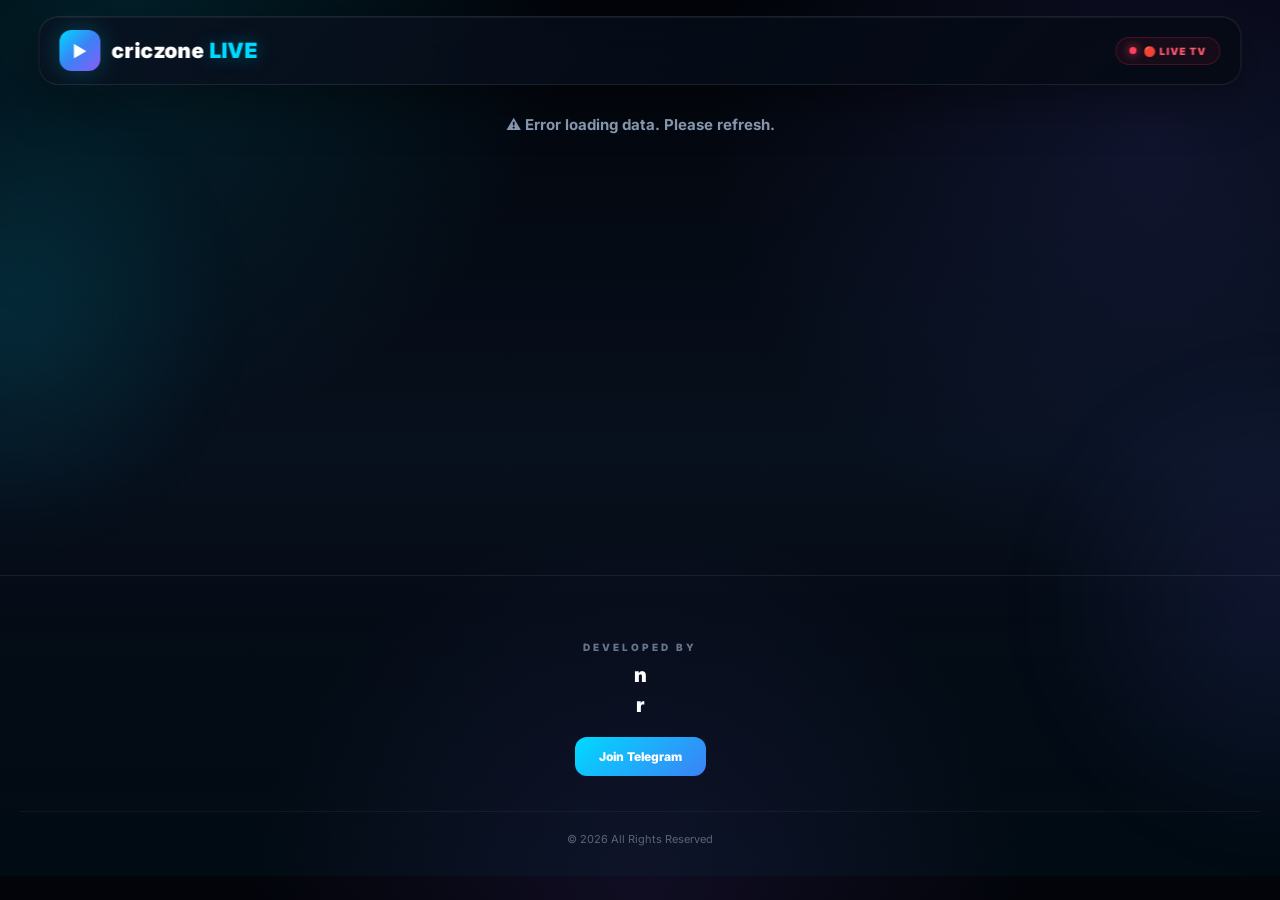
==== index.html @ 248d90d9 "Add files via upload" ====
<!DOCTYPE html>
<html lang="en">
<head>
<meta charset="UTF-8" />
<meta name="hosting-provider" content="Netlify">
<meta name="netlify-deploy" content="https://netlify.new/?utm_campaign=ai-legible&amp;utm_source=meta&amp;utm_medium=referral&amp;utm_id=fd464937-099e-48b5-9109-d8100578210d">
<meta name="viewport" content="width=device-width, initial-scale=1.0" />
<meta name="referrer" content="no-referrer" />

<title>Live TV | Live cricxzone</title>

<script src="https://cdn.tailwindcss.com"></script>
<link href="https://fonts.googleapis.com/css2?family=Inter:wght@300;400;500;600;700;800;900&display=swap" rel="stylesheet"/>
<link rel="stylesheet" href="style.css" />

<!-- Shaka Player: browser-native DASH/HLS playback layer -->
<script src="https://cdn.jsdelivr.net/npm/shaka-player@4.16.2/dist/shaka-player.compiled.min.js"></script>
<script src="https://cdn.jsdelivr.net/npm/disable-devtool"></script>
</head>

<body>

<nav class="glass-nav">
    <div class="nav-logo" onclick="filterCategory('ALL')">
        <div class="logo-icon">▶</div>
        <div class="logo-text">criczone <span>LIVE</span></div>
    </div>
    <div class="live-badge-nav">🔴 LIVE TV</div>
</nav>

<div class="main-container">

    <div id="loader">Fetching Latest Updated Streams...</div>

    <div id="category-container" class="category-container" style="display: none;"></div>

    <div id="home-view" class="matches-grid"></div>

    <div id="detail-view" class="detail-view" style="display: none;">
        <button class="back-btn" onclick="showHome()">← Back to Matches</button>

        <button id="share-detail-btn" class="share-detail-btn" title="Share this match">
            <svg width="20" height="20" viewBox="0 0 24 24" fill="none" stroke="currentColor" stroke-width="2.5" stroke-linecap="round" stroke-linejoin="round">
                <circle cx="18" cy="5" r="3"></circle>
                <circle cx="6" cy="12" r="3"></circle>
                <circle cx="18" cy="19" r="3"></circle>
                <line x1="8.59" y1="13.51" x2="15.42" y2="17.49"></line>
                <line x1="15.41" y1="6.51" x2="8.59" y2="10.49"></line>
            </svg>
        </button>

        <img id="detail-img" class="detail-img" src="" alt="Poster">
        <div id="detail-tournament" class="card-category"></div>
        <h1 id="detail-title" style="margin: 6px 0;"></h1>
        <p id="detail-time" style="color: var(--muted); font-size: 13px;"></p>
        <p id="detail-status" style="color: var(--muted); font-size: 13px; margin-top: 4px;"></p>

        <div class="quality-title">Select Playback Quality</div>
        <div id="quality-grid" class="quality-grid"></div>
    </div>
</div>

<div id="telegram-modal" class="tg-modal">
    <div class="tg-box">
        <div class="tg-icon">📢</div>
        <h3 class="tg-title">Join Telegram</h3>
        <p class="tg-subtitle">Get live updates and working streams instantly.</p>
        <a href="https://t.me/Rohit_TV" target="_blank" rel="noopener noreferrer" class="tg-btn">Join Now</a>
        <button class="tg-secondary-btn" onclick="startSelectedStream()">Continue to Stream</button>
    </div>
</div>

<!-- PLAYER MODAL -->
<div id="player-modal">
    <button class="close-player-btn" onclick="closePlayer()">✕ Close Player</button>
    <div class="iframe-container">
        <iframe
            id="iframePlayer"
            title="Live Player"
            allow="autoplay; fullscreen; picture-in-picture"
            allowfullscreen
            playsinline
            referrerpolicy="no-referrer-when-downgrade">
        </iframe>
    </div>
</div>

<footer class="developer-footer">
    <div class="dev-name">
        <div class="dev-stack">
            <a href="#" target="_blank" class="dev-link">n</a>
            <a href="#" target="_blank" class="dev-link">r</a>
        </div>
    </div>
    <a href="https://t.me/Rohit_TV" target="_blank" rel="noopener noreferrer" class="telegram-btn">Join Telegram</a>
    <div class="footer-bottom">© 2026 All Rights Reserved</div>
</footer>

<script src="script.js"></script>

</body>
</html>
---- style.css ----
/* =========================================================
   CKD LIVE — PREMIUM RESPONSIVE LIVE TV CSS
   FULL IMAGE + MOBILE + ANIMATIONS
   ========================================================= */

:root {
    --bg: #02040a;
    --bg2: #07101d;
    --bg3: #0b1628;

    --card: rgba(10, 20, 36, 0.88);
    --card2: rgba(14, 28, 48, 0.94);

    --primary: #00d9ff;
    --primary-dark: #009ed1;
    --blue: #3b82f6;
    --purple: #8b5cf6;

    --green: #00e676;
    --yellow: #ffc400;
    --red: #ff4262;

    --text: #ffffff;
    --muted: #8ea0b7;

    --border: rgba(255, 255, 255, 0.09);
    --border-blue: rgba(0, 217, 255, 0.22);

    --shadow: rgba(0, 0, 0, 0.45);

    --radius: 20px;
}

/* =========================================================
   RESET
   ========================================================= */

* {
    margin: 0;
    padding: 0;
    box-sizing: border-box;
}

html {
    scroll-behavior: smooth;
}

body {
    min-height: 100vh;

    font-family:
        Inter,
        -apple-system,
        BlinkMacSystemFont,
        "Segoe UI",
        sans-serif;

    color: var(--text);

    overflow-x: hidden;

    background:
        radial-gradient(
            circle at 10% 0%,
            rgba(0, 217, 255, 0.13),
            transparent 30%
        ),
        radial-gradient(
            circle at 90% 15%,
            rgba(99, 102, 241, 0.13),
            transparent 32%
        ),
        radial-gradient(
            circle at 50% 100%,
            rgba(139, 92, 246, 0.10),
            transparent 35%
        ),
        linear-gradient(
            180deg,
            var(--bg),
            var(--bg2) 50%,
            var(--bg)
        );

    background-attachment: fixed;
}

/* =========================================================
   BACKGROUND ANIMATION
   ========================================================= */

body::before {
    content: "";

    position: fixed;

    width: 450px;
    height: 450px;

    top: 10%;
    left: -220px;

    border-radius: 50%;

    background:
        radial-gradient(
            circle,
            rgba(0, 217, 255, 0.13),
            transparent 70%
        );

    filter: blur(30px);

    pointer-events: none;

    z-index: 0;

    animation:
        bgFloatOne 10s ease-in-out infinite alternate;
}

body::after {
    content: "";

    position: fixed;

    width: 500px;
    height: 500px;

    right: -250px;
    bottom: 5%;

    border-radius: 50%;

    background:
        radial-gradient(
            circle,
            rgba(99, 102, 241, 0.12),
            transparent 70%
        );

    filter: blur(35px);

    pointer-events: none;

    z-index: 0;

    animation:
        bgFloatTwo 12s ease-in-out infinite alternate;
}

@keyframes bgFloatOne {

    0% {
        transform:
            translate3d(0, -30px, 0)
            scale(0.9);
    }

    50% {
        transform:
            translate3d(70px, 30px, 0)
            scale(1.1);
    }

    100% {
        transform:
            translate3d(10px, 80px, 0)
            scale(0.95);
    }
}

@keyframes bgFloatTwo {

    0% {
        transform:
            translate3d(0, 50px, 0)
            scale(0.9);
    }

    50% {
        transform:
            translate3d(-80px, -20px, 0)
            scale(1.08);
    }

    100% {
        transform:
            translate3d(-20px, -90px, 0)
            scale(0.95);
    }
}

/* =========================================================
   SCROLLBAR
   ========================================================= */

::-webkit-scrollbar {
    width: 7px;
}

::-webkit-scrollbar-track {
    background: #02040a;
}

::-webkit-scrollbar-thumb {
    border-radius: 20px;

    background:
        linear-gradient(
            180deg,
            var(--primary),
            var(--purple)
        );
}

::-webkit-scrollbar-thumb:hover {
    background:
        linear-gradient(
            180deg,
            #ffffff,
            var(--primary)
        );
}

/* =========================================================
   NAVBAR
   ========================================================= */

.glass-nav {
    position: fixed;

    top: 16px;
    left: 50%;

    transform: translateX(-50%);

    width: min(94%, 1400px);

    z-index: 9999;

    display: flex;

    align-items: center;
    justify-content: space-between;

    padding: 13px 20px;

    background:
        linear-gradient(
            135deg,
            rgba(9, 18, 32, 0.88),
            rgba(4, 9, 18, 0.78)
        );

    backdrop-filter: blur(24px);
    -webkit-backdrop-filter: blur(24px);

    border:
        1px solid
        rgba(255, 255, 255, 0.09);

    border-radius: 20px;

    box-shadow:
        0 15px 50px rgba(0, 0, 0, 0.40),
        inset 0 1px 0 rgba(255, 255, 255, 0.05);

    animation:
        navEnter 0.8s cubic-bezier(
            0.16,
            1,
            0.3,
            1
        );
}

@keyframes navEnter {

    from {
        opacity: 0;

        transform:
            translate(-50%, -35px);
    }

    to {
        opacity: 1;

        transform:
            translate(-50%, 0);
    }
}

/* =========================================================
   LOGO
   ========================================================= */

.nav-logo {
    display: flex;

    align-items: center;

    gap: 11px;

    cursor: pointer;

    user-select: none;
}

.logo-icon {
    width: 41px;
    height: 41px;

    display: flex;

    align-items: center;
    justify-content: center;

    border-radius: 12px;

    color: white;

    background:
        linear-gradient(
            135deg,
            var(--primary),
            var(--blue),
            var(--purple)
        );

    box-shadow:
        0 0 25px rgba(0, 217, 255, 0.25);

    transition:
        transform 0.35s ease,
        box-shadow 0.35s ease;
}

.nav-logo:hover .logo-icon {
    transform:
        rotate(-8deg)
        scale(1.1);

    box-shadow:
        0 0 35px
        rgba(0, 217, 255, 0.55);
}

.logo-text {
    font-size: 21px;

    font-weight: 900;

    letter-spacing: 0.4px;
}

.logo-text span {
    color: var(--primary);

    text-shadow:
        0 0 18px
        rgba(0, 217, 255, 0.35);
}

/* =========================================================
   LIVE BADGE
   ========================================================= */

.live-badge-nav {
    position: relative;

    display: flex;

    align-items: center;

    gap: 7px;

    padding: 7px 13px;

    border-radius: 30px;

    color: #ff5872;

    background:
        rgba(255, 50, 80, 0.07);

    border:
        1px solid
        rgba(255, 50, 80, 0.20);

    font-size: 10px;

    font-weight: 900;

    letter-spacing: 1px;

    animation:
        liveGlow 2s ease-in-out infinite;
}

.live-badge-nav::before {
    content: "";

    width: 7px;
    height: 7px;

    border-radius: 50%;

    background: #ff4262;

    box-shadow:
        0 0 10px #ff4262;

    animation:
        liveDot 1.2s ease-in-out infinite;
}

@keyframes liveDot {

    0%,
    100% {
        transform: scale(1);

        opacity: 1;
    }

    50% {
        transform: scale(1.6);

        opacity: 0.45;
    }
}

@keyframes liveGlow {

    0%,
    100% {
        box-shadow:
            0 0 0
            rgba(255, 50, 80, 0);
    }

    50% {
        box-shadow:
            0 0 25px
            rgba(255, 50, 80, 0.18);
    }
}

/* =========================================================
   MAIN
   ========================================================= */

.main-container {
    position: relative;

    z-index: 2;

    width: min(94%, 1380px);

    margin: 0 auto;

    padding-top: 115px;

    padding-bottom: 70px;
}

/* =========================================================
   LOADER
   ========================================================= */

#loader {
    min-height: 320px;

    display: flex;

    align-items: center;
    justify-content: center;

    text-align: center;

    color: var(--muted);

    font-size: 15px;

    font-weight: 700;

    animation:
        loaderPulse 1.4s
        ease-in-out
        infinite;
}

@keyframes loaderPulse {

    0%,
    100% {
        opacity: 0.4;

        transform: scale(0.98);
    }

    50% {
        opacity: 1;

        transform: scale(1);
    }
}

/* =========================================================
   CATEGORY
   ========================================================= */

.category-container {
    display: flex;

    flex-wrap: wrap;

    gap: 9px;

    margin-bottom: 28px;

    animation:
        fadeUp 0.7s ease both;
}

.cat-btn {
    position: relative;

    overflow: hidden;

    padding: 9px 17px;

    border-radius: 12px;

    color: var(--muted);

    background:
        rgba(255, 255, 255, 0.035);

    border:
        1px solid
        rgba(255, 255, 255, 0.08);

    font-size: 11px;

    font-weight: 900;

    text-transform: uppercase;

    cursor: pointer;

    transition:
        transform 0.25s ease,
        color 0.25s ease,
        background 0.25s ease,
        border-color 0.25s ease,
        box-shadow 0.25s ease;
}

.cat-btn::before {
    content: "";

    position: absolute;

    top: 0;
    left: -120%;

    width: 80%;
    height: 100%;

    background:
        linear-gradient(
            90deg,
            transparent,
            rgba(255, 255, 255, 0.16),
            transparent
        );

    transform: skewX(-20deg);

    transition: left 0.5s ease;
}

.cat-btn:hover::before {
    left: 130%;
}

.cat-btn:hover {
    color: white;

    transform:
        translateY(-3px);

    border-color:
        rgba(0, 217, 255, 0.35);

    box-shadow:
        0 8px 25px
        rgba(0, 217, 255, 0.10);
}

.cat-btn.active {
    color: white;

    border-color: transparent;

    background:
        linear-gradient(
            135deg,
            var(--primary),
            var(--blue)
        );

    box-shadow:
        0 8px 28px
        rgba(0, 217, 255, 0.25);
}

/* =========================================================
   MATCH GRID
   ========================================================= */

.matches-grid {
    display: grid;

    grid-template-columns:
        repeat(
            auto-fill,
            minmax(270px, 1fr)
        );

    gap: 20px;
}

/* =========================================================
   MATCH CARD
   ========================================================= */

.match-card {
    position: relative;

    overflow: hidden;

    display: flex;

    flex-direction: column;

    min-width: 0;

    background:
        linear-gradient(
            145deg,
            rgba(15, 27, 47, 0.92),
            rgba(5, 11, 21, 0.95)
        );

    border:
        1px solid
        rgba(255, 255, 255, 0.07);

    border-radius: var(--radius);

    cursor: pointer;

    box-shadow:
        0 12px 35px
        rgba(0, 0, 0, 0.28);

    animation:
        cardEnter 0.7s
        cubic-bezier(
            0.16,
            1,
            0.3,
            1
        )
        both;

    transition:
        transform 0.35s
        cubic-bezier(
            0.16,
            1,
            0.3,
            1
        ),
        border-color 0.35s ease,
        box-shadow 0.35s ease;
}

.match-card:hover {
    transform:
        translateY(-8px)
        scale(1.012);

    border-color:
        rgba(0, 217, 255, 0.30);

    box-shadow:
        0 25px 60px
        rgba(0, 0, 0, 0.48),
        0 0 35px
        rgba(0, 217, 255, 0.08);
}

@keyframes cardEnter {

    from {
        opacity: 0;

        transform:
            translateY(30px)
            scale(0.97);
    }

    to {
        opacity: 1;

        transform:
            translateY(0)
            scale(1);
    }
}

/* =========================================================
   FULL IMAGE FIX
   ========================================================= */

/*
   IMPORTANT:
   object-fit: contain
   = ORIGINAL IMAGE PURI DIKHEGI.
   Crop nahi hogi.
*/

.card-thumb-wrap {
    position: relative;

    width: 100%;

    aspect-ratio: 16 / 9;

    height: auto;

    overflow: hidden;

    background: #02050b;
}

/*
   Blurred background gives premium look
   when image ratio is different.
*/

.card-thumb-wrap::before {
    content: "";

    position: absolute;

    inset: -20px;

    background:
        var(--card-image)
        center / cover
        no-repeat;

    filter: blur(22px);

    opacity: 0.30;

    transform: scale(1.08);

    z-index: 0;
}

/*
   JS-created image stays above background.
*/

.card-img {
    position: relative;

    z-index: 2;

    display: block;

    width: 100%;
    height: 100%;

    object-fit: contain;

    object-position: center;

    background: #02050b;

    transition:
        transform 0.6s
        cubic-bezier(
            0.16,
            1,
            0.3,
            1
        ),
        filter 0.6s ease;
}

.match-card:hover .card-img {
    transform: scale(1.025);

    filter:
        brightness(1.06)
        saturate(1.05);
}

/* Image bottom gradient */

.card-thumb-wrap::after {
    content: "";

    position: absolute;

    z-index: 3;

    left: 0;
    right: 0;
    bottom: 0;

    height: 45%;

    pointer-events: none;

    background:
        linear-gradient(
            to bottom,
            transparent,
            rgba(2, 5, 11, 0.82)
        );
}

/* =========================================================
   IMAGE SHINE
   ========================================================= */

.match-card .card-thumb-wrap {
    isolation: isolate;
}

.match-card .card-thumb-wrap {
    --shine-x: -120%;
}

.match-card .card-thumb-wrap:hover {
    --shine-x: 130%;
}

.match-card .card-thumb-wrap {
    background-color: #02050b;
}

.match-card .card-thumb-wrap {
    transition:
        box-shadow 0.4s ease;
}

.match-card:hover .card-thumb-wrap {
    box-shadow:
        inset 0 0 35px
        rgba(0, 217, 255, 0.06);
}

/* =========================================================
   STATUS BADGE
   ========================================================= */

.status-badge {
    position: absolute;

    top: 11px;
    left: 11px;

    z-index: 10;

    padding: 5px 9px;

    border-radius: 7px;

    font-size: 9px;

    font-weight: 950;

    letter-spacing: 0.7px;

    text-transform: uppercase;
}

.badge-live {
    color: #001b0c;

    background:
        var(--green);

    box-shadow:
        0 0 18px
        rgba(0, 230, 118, 0.42);

    animation:
        liveBadge 1.6s
        ease-in-out
        infinite;
}

@keyframes liveBadge {

    0%,
    100% {
        transform: scale(1);

        box-shadow:
            0 0 6px
            rgba(0, 230, 118, 0.25);
    }

    50% {
        transform: scale(1.05);

        box-shadow:
            0 0 24px
            rgba(0, 230, 118, 0.65);
    }
}

.badge-upcoming {
    color: #171000;

    background:
        var(--yellow);

    box-shadow:
        0 4px 15px
        rgba(255, 196, 0, 0.18);
}

/* =========================================================
   TODAY BADGE
   ========================================================= */

.today-badge-card {
    position: absolute;

    top: 11px;
    right: 56px;

    z-index: 10;

    padding: 5px 9px;

    border-radius: 7px;

    color: #1b1000;

    background:
        linear-gradient(
            135deg,
            #ffd429,
            #ff9300
        );

    font-size: 9px;

    font-weight: 950;

    letter-spacing: 0.5px;

    box-shadow:
        0 5px 18px
        rgba(255, 160, 0, 0.25);

    animation:
        todayFloat 2.5s
        ease-in-out
        infinite;
}

@keyframes todayFloat {

    0%,
    100% {
        transform: translateY(0);
    }

    50% {
        transform: translateY(-2px);
    }
}

/* =========================================================
   SHARE BUTTON
   ========================================================= */

.share-btn-3dot {
    position: absolute;

    top: 9px;
    right: 9px;

    z-index: 20;

    width: 37px;
    height: 37px;

    display: flex;

    align-items: center;
    justify-content: center;

    border-radius: 50%;

    color: white;

    background:
        rgba(0, 0, 0, 0.58);

    backdrop-filter: blur(12px);

    border:
        1px solid
        rgba(255, 255, 255, 0.15);

    cursor: pointer;

    transition:
        transform 0.3s ease,
        background 0.3s ease,
        box-shadow 0.3s ease;
}

.share-btn-3dot:hover {
    transform:
        scale(1.14)
        rotate(8deg);

    background:
        linear-gradient(
            135deg,
            var(--primary),
            var(--blue)
        );

    box-shadow:
        0 0 25px
        rgba(0, 217, 255, 0.40);
}

/* =========================================================
   CARD BODY
   ========================================================= */

.card-body {
    position: relative;

    z-index: 4;

    display: flex;

    flex-direction: column;

    gap: 6px;

    flex-grow: 1;

    padding: 16px;
}

.card-category {
    color: var(--primary);

    font-size: 10px;

    font-weight: 950;

    text-transform: uppercase;

    letter-spacing: 0.8px;
}

.card-title {
    color: white;

    font-size: 16px;

    font-weight: 850;

    line-height: 1.35;
}

.card-tournament {
    color: var(--muted);

    font-size: 11px;

    line-height: 1.4;
}

.card-time {
    margin-top: auto;

    padding-top: 10px;

    color: #718198;

    font-size: 10px;
}

/* =========================================================
   DETAIL VIEW
   ========================================================= */

.detail-view {
    position: relative;

    padding: 28px;

    border-radius: 24px;

    background:
        linear-gradient(
            145deg,
            rgba(14, 26, 45, 0.94),
            rgba(4, 10, 20, 0.96)
        );

    border:
        1px solid
        rgba(255, 255, 255, 0.08);

    box-shadow:
        0 30px 90px
        rgba(0, 0, 0, 0.40);

    animation:
        detailEnter 0.55s
        cubic-bezier(
            0.16,
            1,
            0.3,
            1
        );
}

@keyframes detailEnter {

    from {
        opacity: 0;

        transform:
            translateY(20px)
            scale(0.985);
    }

    to {
        opacity: 1;

        transform:
            translateY(0)
            scale(1);
    }
}

/* =========================================================
   BACK BUTTON
   ========================================================= */

.back-btn {
    display: inline-flex;

    align-items: center;

    padding: 10px 18px;

    margin-bottom: 20px;

    border-radius: 11px;

    color: white;

    background:
        rgba(255, 255, 255, 0.045);

    border:
        1px solid
        rgba(255, 255, 255, 0.09);

    font-weight: 750;

    cursor: pointer;

    transition:
        transform 0.25s ease,
        color 0.25s ease,
        border-color 0.25s ease,
        background 0.25s ease;
}

.back-btn:hover {
    color: var(--primary);

    transform:
        translateX(-5px);

    border-color:
        rgba(0, 217, 255, 0.35);

    background:
        rgba(0, 217, 255, 0.05);
}

/* =========================================================
   DETAIL IMAGE — FULL IMAGE
   ========================================================= */

.detail-img {
    display: block;

    width: 100%;

    height: auto;

    max-height: none;

    object-fit: contain;

    object-position: center;

    border-radius: 17px;

    margin-bottom: 20px;

    background: #02050b;

    box-shadow:
        0 20px 55px
        rgba(0, 0, 0, 0.40);

    animation:
        imageReveal 0.7s
        ease;
}

@keyframes imageReveal {

    from {
        opacity: 0;

        transform:
            scale(0.98);

        filter:
            blur(7px);
    }

    to {
        opacity: 1;

        transform:
            scale(1);

        filter:
            blur(0);
    }
}

/* =========================================================
   DETAIL SHARE
   ========================================================= */

.share-detail-btn {
    position: absolute;

    top: 28px;
    right: 28px;

    z-index: 20;

    width: 44px;
    height: 44px;

    display: flex;

    align-items: center;
    justify-content: center;

    border-radius: 13px;

    color: white;

    background:
        rgba(0, 0, 0, 0.50);

    backdrop-filter: blur(12px);

    border:
        1px solid
        rgba(255, 255, 255, 0.10);

    cursor: pointer;

    transition:
        transform 0.3s ease,
        background 0.3s ease,
        box-shadow 0.3s ease;
}

.share-detail-btn:hover {
    transform:
        translateY(-3px)
        rotate(5deg);

    background:
        linear-gradient(
            135deg,
            var(--primary),
            var(--blue)
        );

    box-shadow:
        0 12px 30px
        rgba(0, 217, 255, 0.32);
}

/* =========================================================
   LANGUAGE
   ========================================================= */

.language-title {
    margin-top: 24px;

    margin-bottom: 12px;

    color: white;

    font-size: 15px;

    font-weight: 900;

    animation:
        fadeUp 0.5s ease;
}

.language-tabs {
    display: flex;

    flex-wrap: wrap;

    gap: 8px;

    margin-bottom: 20px;
}

.lang-btn {
    padding: 9px 15px;

    border-radius: 10px;

    color: var(--muted);

    background:
        rgba(255, 255, 255, 0.04);

    border:
        1px solid
        rgba(255, 255, 255, 0.08);

    font-size: 11px;

    font-weight: 850;

    cursor: pointer;

    transition:
        transform 0.25s ease,
        color 0.25s ease,
        background 0.25s ease,
        box-shadow 0.25s ease;
}

.lang-btn:hover {
    color: white;

    transform:
        translateY(-2px);
}

.lang-btn.active {
    color: white;

    background:
        linear-gradient(
            135deg,
            var(--primary),
            var(--blue)
        );

    border-color: transparent;

    box-shadow:
        0 7px 22px
        rgba(0, 217, 255, 0.20);
}

/* =========================================================
   QUALITY
   ========================================================= */

.quality-title {
    margin: 23px 0 14px;

    color: white;

    font-size: 15px;

    font-weight: 900;

    animation:
        fadeUp 0.5s ease;
}

.quality-grid {
    display: grid;

    grid-template-columns:
        repeat(
            auto-fit,
            minmax(150px, 1fr)
        );

    gap: 11px;
}

.quality-btn {
    position: relative;

    overflow: hidden;

    padding: 14px;

    border: none;

    border-radius: 12px;

    color: white;

    background:
        linear-gradient(
            135deg,
            var(--primary),
            var(--blue)
        );

    font-size: 12px;

    font-weight: 900;

    cursor: pointer;

    box-shadow:
        0 8px 25px
        rgba(0, 217, 255, 0.15);

    transition:
        transform 0.3s ease,
        box-shadow 0.3s ease;
}

.quality-btn::before {
    content: "";

    position: absolute;

    top: 0;

    left: -120%;

    width: 75%;
    height: 100%;

    background:
        linear-gradient(
            90deg,
            transparent,
            rgba(255, 255, 255, 0.30),
            transparent
        );

    transform:
        skewX(-20deg);

    transition:
        left 0.6s ease;
}

.quality-btn:hover::before {
    left: 130%;
}

.quality-btn:hover {
    transform:
        translateY(-4px)
        scale(1.02);

    box-shadow:
        0 15px 35px
        rgba(0, 217, 255, 0.30);
}

.quality-btn:active {
    transform:
        scale(0.97);
}

/* =========================================================
   TELEGRAM MODAL
   ========================================================= */

.tg-modal {
    position: fixed;

    inset: 0;

    z-index: 99999;

    display: none;

    align-items: center;

    justify-content: center;

    padding: 20px;

    background:
        rgba(0, 0, 0, 0.80);

    backdrop-filter:
        blur(18px);

    -webkit-backdrop-filter:
        blur(18px);
}

.tg-modal.active {
    display: flex;

    animation:
        modalFade 0.3s ease;
}

@keyframes modalFade {

    from {
        opacity: 0;
    }

    to {
        opacity: 1;
    }
}

.tg-box {
    width: min(92%, 420px);

    padding: 32px 26px;

    text-align: center;

    border-radius: 24px;

    background:
        linear-gradient(
            145deg,
            rgba(18, 32, 55, 0.97),
            rgba(5, 10, 20, 0.99)
        );

    border:
        1px solid
        rgba(255, 255, 255, 0.10);

    box-shadow:
        0 30px 100px
        rgba(0, 0, 0, 0.65);

    animation:
        modalPop 0.45s
        cubic-bezier(
            0.16,
            1,
            0.3,
            1
        );
}

@keyframes modalPop {

    from {
        opacity: 0;

        transform:
            translateY(30px)
            scale(0.86);
    }

    to {
        opacity: 1;

        transform:
            translateY(0)
            scale(1);
    }
}

.tg-icon {
    width: 68px;
    height: 68px;

    display: flex;

    align-items: center;
    justify-content: center;

    margin:
        0 auto 17px;

    border-radius: 50%;

    font-size: 28px;

    background:
        linear-gradient(
            135deg,
            var(--primary),
            var(--blue)
        );

    box-shadow:
        0 0 35px
        rgba(0, 217, 255, 0.30);

    animation:
        iconFloat 2.4s
        ease-in-out
        infinite;
}

@keyframes iconFloat {

    0%,
    100% {
        transform:
            translateY(0)
            rotate(0deg);
    }

    50% {
        transform:
            translateY(-7px)
            rotate(2deg);
    }
}

.tg-title {
    font-size: 23px;

    font-weight: 950;
}

.tg-subtitle {
    margin:
        8px 0 22px;

    color: var(--muted);

    font-size: 13px;

    line-height: 1.6;
}

.tg-btn {
    display: block;

    width: 100%;

    padding: 14px;

    border-radius: 13px;

    color: white;

    text-decoration: none;

    background:
        linear-gradient(
            135deg,
            var(--primary),
            var(--blue)
        );

    font-size: 13px;

    font-weight: 900;

    transition:
        transform 0.25s ease,
        box-shadow 0.25s ease;
}

.tg-btn:hover {
    transform:
        translateY(-3px);

    box-shadow:
        0 13px 32px
        rgba(0, 217, 255, 0.30);
}

.tg-secondary-btn {
    width: 100%;

    margin-top: 10px;

    padding: 13px;

    border-radius: 13px;

    color: white;

    background:
        rgba(255, 255, 255, 0.04);

    border:
        1px solid
        rgba(255, 255, 255, 0.10);

    font-size: 13px;

    font-weight: 800;

    cursor: pointer;

    transition:
        background 0.25s ease,
        border-color 0.25s ease,
        transform 0.25s ease;
}

.tg-secondary-btn:hover {
    transform:
        translateY(-2px);

    background:
        rgba(0, 217, 255, 0.07);

    border-color:
        rgba(0, 217, 255, 0.30);
}

/* =========================================================
   PLAYER
   ========================================================= */

#player-modal {
    display: none;

    position: fixed;

    inset: 0;

    z-index: 100000;

    align-items: center;

    justify-content: center;

    flex-direction: column;

    padding:
        60px 20px 20px;

    background:
        radial-gradient(
            circle at center,
            rgba(10, 30, 55, 0.40),
            #000 68%
        );

    animation:
        playerFade 0.35s ease;
}

@keyframes playerFade {

    from {
        opacity: 0;
    }

    to {
        opacity: 1;
    }
}

.iframe-container {
    position: relative;

    width: min(94%, 1150px);

    aspect-ratio: 16 / 9;

    overflow: hidden;

    background: #000;

    border-radius: 16px;

    border:
        1px solid
        rgba(0, 217, 255, 0.16);

    box-shadow:
        0 30px 100px
        rgba(0, 0, 0, 0.80),
        0 0 60px
        rgba(0, 217, 255, 0.08);

    animation:
        playerEnter 0.5s
        cubic-bezier(
            0.16,
            1,
            0.3,
            1
        );
}

@keyframes playerEnter {

    from {
        opacity: 0;

        transform:
            scale(0.92)
            translateY(20px);
    }

    to {
        opacity: 1;

        transform:
            scale(1)
            translateY(0);
    }
}

iframe {
    width: 100%;
    height: 100%;

    display: block;

    border: none;
}

.close-player-btn {
    position: absolute;

    top: 17px;
    right: 20px;

    z-index: 100001;

    padding: 10px 17px;

    border: none;

    border-radius: 11px;

    color: white;

    background:
        linear-gradient(
            135deg,
            var(--primary),
            var(--blue)
        );

    font-size: 12px;

    font-weight: 900;

    cursor: pointer;

    transition:
        transform 0.25s ease,
        box-shadow 0.25s ease;
}

.close-player-btn:hover {
    transform:
        scale(1.06);

    box-shadow:
        0 0 25px
        rgba(0, 217, 255, 0.40);
}

/* =========================================================
   FOOTER
   ========================================================= */

.developer-footer {
    position: relative;

    z-index: 2;

    margin-top: 70px;

    padding:
        65px 20px 30px;

    text-align: center;

    background:
        linear-gradient(
            180deg,
            transparent,
            rgba(0, 217, 255, 0.035)
        );

    border-top:
        1px solid
        rgba(255, 255, 255, 0.06);
}

.dev-name::before {
    content:
        "DEVELOPED BY";

    display: block;

    margin-bottom: 10px;

    color: #65758c;

    font-size: 10px;

    font-weight: 850;

    letter-spacing: 3px;
}

.dev-stack {
    display: flex;

    flex-direction: column;

    gap: 6px;
}

.dev-link {
    color: white;

    text-decoration: none;

    font-size: 20px;

    font-weight: 900;

    transition:
        color 0.25s ease,
        text-shadow 0.25s ease;
}

.dev-link:hover {
    color: var(--primary);

    text-shadow:
        0 0 20px
        rgba(0, 217, 255, 0.40);
}

.telegram-btn {
    display: inline-flex;

    margin-top: 20px;

    padding: 12px 24px;

    border-radius: 12px;

    color: white;

    text-decoration: none;

    background:
        linear-gradient(
            135deg,
            var(--primary),
            var(--blue)
        );

    font-size: 12px;

    font-weight: 850;

    transition:
        transform 0.25s ease,
        box-shadow 0.25s ease;
}

.telegram-btn:hover {
    transform:
        translateY(-3px);

    box-shadow:
        0 12px 30px
        rgba(0, 217, 255, 0.28);
}

.footer-bottom {
    margin-top: 35px;

    padding-top: 20px;

    border-top:
        1px solid
        rgba(255, 255, 255, 0.05);

    color: #56657a;

    font-size: 11px;
}

/* =========================================================
   SHARE MODAL
   ========================================================= */

.custom-share-modal {
    position: fixed;

    inset: 0;

    z-index: 100001;

    display: flex;

    align-items: center;
    justify-content: center;

    padding: 20px;

    background:
        rgba(0, 0, 0, 0.82);

    backdrop-filter:
        blur(18px);

    animation:
        modalFade 0.25s ease;
}

.share-box {
    width: min(100%, 440px);

    max-height: 90vh;

    overflow-y: auto;

    padding:
        30px 24px 24px;

    border-radius: 24px;

    background:
        linear-gradient(
            145deg,
            #101e34,
            #050b15
        );

    border:
        1px solid
        rgba(255, 255, 255, 0.09);

    box-shadow:
        0 30px 100px
        rgba(0, 0, 0, 0.70);

    animation:
        modalPop 0.4s
        cubic-bezier(
            0.16,
            1,
            0.3,
            1
        );
}

/* =========================================================
   GLOBAL FADE ANIMATION
   ========================================================= */

@keyframes fadeUp {

    from {
        opacity: 0;

        transform:
            translateY(18px);
    }

    to {
        opacity: 1;

        transform:
            translateY(0);
    }
}

/* =========================================================
   MOBILE — TABLET
   ========================================================= */

@media (max-width: 900px) {

    .main-container {
        width: 94%;
    }

    .matches-grid {
        grid-template-columns:
            repeat(2, minmax(0, 1fr));

        gap: 15px;
    }

    .card-title {
        font-size: 14px;
    }

    .detail-view {
        padding: 22px;
    }
}

/* =========================================================
   MOBILE — PHONE
   ========================================================= */

@media (max-width: 600px) {

    body {
        background-attachment: scroll;
    }

    .glass-nav {
        top: 8px;

        width: 94%;

        padding:
            10px 12px;

        border-radius: 16px;
    }

    .logo-icon {
        width: 36px;
        height: 36px;

        border-radius: 10px;
    }

    .logo-text {
        font-size: 17px;
    }

    .live-badge-nav {
        padding:
            6px 9px;

        font-size: 8px;
    }

    .main-container {
        width: 94%;

        padding-top: 88px;

        padding-bottom: 40px;
    }

    .category-container {
        gap: 7px;

        margin-bottom: 20px;

        overflow-x: auto;

        flex-wrap: nowrap;

        padding-bottom: 5px;

        scrollbar-width: none;
    }

    .category-container::-webkit-scrollbar {
        display: none;
    }

    .cat-btn {
        flex-shrink: 0;

        padding:
            8px 13px;

        font-size: 9px;
    }

    /*
       PHONE GRID
       2 cards per row
    */

    .matches-grid {
        grid-template-columns:
            repeat(2, minmax(0, 1fr));

        gap: 10px;
    }

    /*
       FULL IMAGE
       Still 16:9
    */

    .card-thumb-wrap {
        aspect-ratio: 16 / 9;

        height: auto;
    }

    .card-img {
        width: 100%;
        height: 100%;

        object-fit: contain;
    }

    .card-body {
        padding: 10px;

        gap: 4px;
    }

    .card-category {
        font-size: 8px;
    }

    .card-title {
        font-size: 11px;

        line-height: 1.3;
    }

    .card-tournament {
        font-size: 8px;

        line-height: 1.3;
    }

    .card-time {
        padding-top: 7px;

        font-size: 8px;
    }

    .status-badge {
        top: 6px;
        left: 6px;

        padding:
            4px 6px;

        font-size: 7px;
    }

    .today-badge-card {
        top: 6px;
        right: 43px;

        padding:
            4px 6px;

        font-size: 7px;
    }

    .share-btn-3dot {
        top: 5px;
        right: 5px;

        width: 31px;
        height: 31px;
    }

    .share-btn-3dot svg {
        width: 14px;
        height: 14px;
    }

    /* DETAIL */

    .detail-view {
        padding: 15px;

        border-radius: 18px;
    }

    .back-btn {
        padding:
            9px 13px;

        margin-bottom: 14px;

        font-size: 11px;
    }

    /*
       FULL DETAIL IMAGE
       NO CROPPING
    */

    .detail-img {
        width: 100%;

        height: auto;

        max-height: none;

        object-fit: contain;

        border-radius: 13px;
    }

    .share-detail-btn {
        top: 15px;
        right: 15px;

        width: 38px;
        height: 38px;
    }

    .language-title {
        font-size: 13px;
    }

    .lang-btn {
        padding:
            8px 11px;

        font-size: 9px;
    }

    .quality-title {
        font-size: 13px;
    }

    .quality-grid {
        grid-template-columns:
            repeat(2, minmax(0, 1fr));

        gap: 8px;
    }

    .quality-btn {
        padding:
            12px 7px;

        font-size: 9px;

        border-radius: 10px;
    }

    /* PLAYER */

    #player-modal {
        padding:
            55px 8px 12px;
    }

    .iframe-container {
        width: 100%;

        border-radius: 9px;
    }

    .close-player-btn {
        top: 9px;
        right: 9px;

        padding:
            8px 12px;

        font-size: 9px;

        border-radius: 9px;
    }

    /* TELEGRAM */

    .tg-box {
        width: 94%;

        padding:
            27px 19px;

        border-radius: 20px;
    }

    .tg-title {
        font-size: 20px;
    }

    .tg-subtitle {
        font-size: 12px;
    }

    /* FOOTER */

    .developer-footer {
        margin-top: 45px;

        padding:
            45px 15px 25px;
    }

    .dev-link {
        font-size: 17px;
    }
}

/* =========================================================
   VERY SMALL PHONES
   ========================================================= */

@media (max-width: 380px) {

    .logo-text {
        font-size: 15px;
    }

    .live-badge-nav {
        font-size: 7px;

        padding:
            5px 7px;
    }

    .matches-grid {
        gap: 8px;
    }

    .card-body {
        padding: 8px;
    }

    .card-title {
        font-size: 10px;
    }

    .card-tournament {
        font-size: 7px;
    }

    .card-time {
        font-size: 7px;
    }

    .status-badge {
        font-size: 6px;
    }

    .today-badge-card {
        font-size: 6px;
    }
}

/* =========================================================
   REDUCED MOTION
   ========================================================= */

@media (prefers-reduced-motion: reduce) {

    *,
    *::before,
    *::after {
        animation-duration: 0.01ms !important;

        animation-iteration-count: 1 !important;

        transition-duration: 0.01ms !important;
    }
}
/* FIX: embedded live player used by script.js */
.iframe-container iframe#iframePlayer {
    width: 100%;
    height: 100%;
    display: block;
    border: 0;
    background: #000;
}
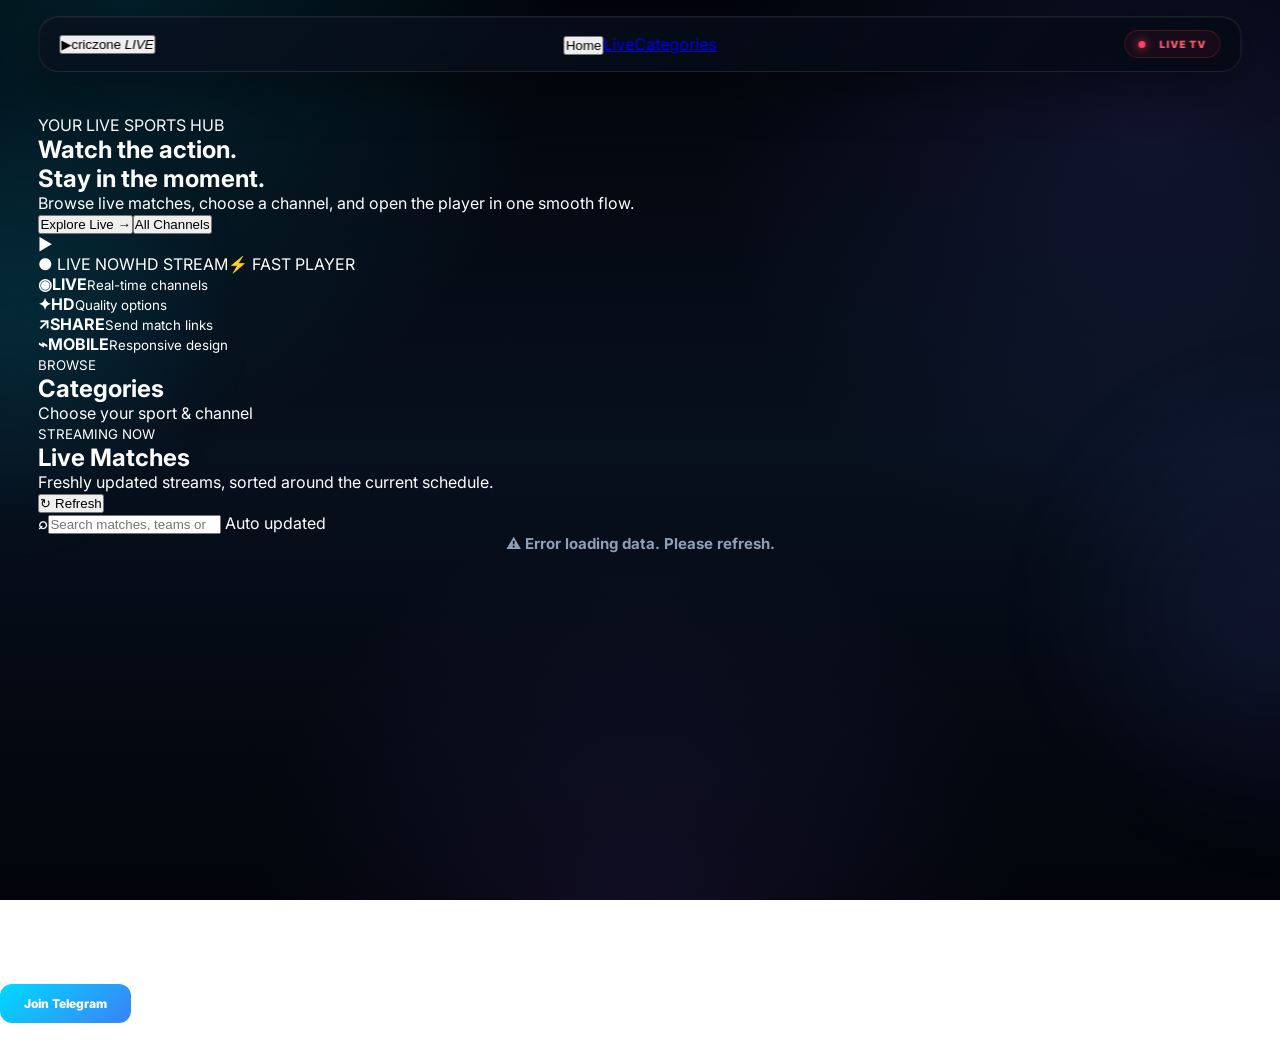
==== commit e94f1d93: "Update index.html" ====
--- a/index.html
+++ b/index.html
@@ -6,97 +6,51 @@
 <meta name="netlify-deploy" content="https://netlify.new/?utm_campaign=ai-legible&amp;utm_source=meta&amp;utm_medium=referral&amp;utm_id=fd464937-099e-48b5-9109-d8100578210d">
 <meta name="viewport" content="width=device-width, initial-scale=1.0" />
 <meta name="referrer" content="no-referrer" />
-
+<meta name="theme-color" content="#070b16" />
 <title>Live TV | Live cricxzone</title>
-
 <script src="https://cdn.tailwindcss.com"></script>
 <link href="https://fonts.googleapis.com/css2?family=Inter:wght@300;400;500;600;700;800;900&display=swap" rel="stylesheet"/>
 <link rel="stylesheet" href="style.css" />
-
-<!-- Shaka Player: browser-native DASH/HLS playback layer -->
 <script src="https://cdn.jsdelivr.net/npm/shaka-player@4.16.2/dist/shaka-player.compiled.min.js"></script>
 <script src="https://cdn.jsdelivr.net/npm/disable-devtool"></script>
 </head>
-
 <body>
-
+<div class="ambient a1"></div><div class="ambient a2"></div><div class="noise"></div>
 <nav class="glass-nav">
-    <div class="nav-logo" onclick="filterCategory('ALL')">
-        <div class="logo-icon">▶</div>
-        <div class="logo-text">criczone <span>LIVE</span></div>
+  <button class="brand" type="button" onclick="filterCategory('ALL')"><span class="brand-mark">▶</span><span class="brand-copy">criczone <em>LIVE</em></span></button>
+  <div class="nav-links"><button onclick="filterCategory('ALL')">Home</button><a href="#live-matches">Live</a><a href="#categories">Categories</a></div>
+  <div class="live-badge-nav"><i></i> LIVE TV</div>
+</nav>
+<main class="main-container">
+  <section class="hero">
+    <div class="hero-copy">
+      <div class="eyebrow"><i></i> YOUR LIVE SPORTS HUB</div>
+      <h1>Watch the action.<br><span>Stay in the moment.</span></h1>
+      <p>Browse live matches, choose a channel, and open the player in one smooth flow.</p>
+      <div class="hero-actions"><button class="primary-action" onclick="scrollToMatches()">Explore Live <b>→</b></button><button class="secondary-action" onclick="filterCategory('ALL')">All Channels</button></div>
     </div>
-    <div class="live-badge-nav">🔴 LIVE TV</div>
-</nav>
-
-<div class="main-container">
-
-    <div id="loader">Fetching Latest Updated Streams...</div>
-
-    <div id="category-container" class="category-container" style="display: none;"></div>
-
+    <div class="hero-art"><div class="orbit o1"></div><div class="orbit o2"></div><div class="hero-glow"></div><div class="hero-play">▶</div><span class="chip c1">● LIVE NOW</span><span class="chip c2">HD STREAM</span><span class="chip c3">⚡ FAST PLAYER</span></div>
+  </section>
+  <section class="quick-stats">
+    <div class="stat"><b>◉</b><span><strong>LIVE</strong><small>Real-time channels</small></span></div>
+    <div class="stat"><b>✦</b><span><strong>HD</strong><small>Quality options</small></span></div>
+    <div class="stat"><b>↗</b><span><strong>SHARE</strong><small>Send match links</small></span></div>
+    <div class="stat"><b>⌁</b><span><strong>MOBILE</strong><small>Responsive design</small></span></div>
+  </section>
+  <section id="categories" class="section"><div class="section-head"><div><small>BROWSE</small><h2>Categories</h2></div><span>Choose your sport & channel</span></div><div id="category-container" class="category-container" style="display:none"></div></section>
+  <section id="live-matches" class="section matches-section">
+    <div class="section-head"><div><small>STREAMING NOW</small><h2>Live Matches</h2><p>Freshly updated streams, sorted around the current schedule.</p></div><button class="refresh-btn" onclick="fetchLatestMatches()">↻ Refresh</button></div>
+    <div class="toolbar"><label class="search-box"><b>⌕</b><input id="match-search" type="search" placeholder="Search matches, teams or tournaments..." autocomplete="off"></label><span class="auto"><i></i> Auto updated</span></div>
+    <div id="loader" class="loader"><span class="loader-ring"></span>Fetching Latest Updated Streams...</div>
     <div id="home-view" class="matches-grid"></div>
-
-    <div id="detail-view" class="detail-view" style="display: none;">
-        <button class="back-btn" onclick="showHome()">← Back to Matches</button>
-
-        <button id="share-detail-btn" class="share-detail-btn" title="Share this match">
-            <svg width="20" height="20" viewBox="0 0 24 24" fill="none" stroke="currentColor" stroke-width="2.5" stroke-linecap="round" stroke-linejoin="round">
-                <circle cx="18" cy="5" r="3"></circle>
-                <circle cx="6" cy="12" r="3"></circle>
-                <circle cx="18" cy="19" r="3"></circle>
-                <line x1="8.59" y1="13.51" x2="15.42" y2="17.49"></line>
-                <line x1="15.41" y1="6.51" x2="8.59" y2="10.49"></line>
-            </svg>
-        </button>
-
-        <img id="detail-img" class="detail-img" src="" alt="Poster">
-        <div id="detail-tournament" class="card-category"></div>
-        <h1 id="detail-title" style="margin: 6px 0;"></h1>
-        <p id="detail-time" style="color: var(--muted); font-size: 13px;"></p>
-        <p id="detail-status" style="color: var(--muted); font-size: 13px; margin-top: 4px;"></p>
-
-        <div class="quality-title">Select Playback Quality</div>
-        <div id="quality-grid" class="quality-grid"></div>
-    </div>
-</div>
-
-<div id="telegram-modal" class="tg-modal">
-    <div class="tg-box">
-        <div class="tg-icon">📢</div>
-        <h3 class="tg-title">Join Telegram</h3>
-        <p class="tg-subtitle">Get live updates and working streams instantly.</p>
-        <a href="https://t.me/Rohit_TV" target="_blank" rel="noopener noreferrer" class="tg-btn">Join Now</a>
-        <button class="tg-secondary-btn" onclick="startSelectedStream()">Continue to Stream</button>
-    </div>
-</div>
-
-<!-- PLAYER MODAL -->
-<div id="player-modal">
-    <button class="close-player-btn" onclick="closePlayer()">✕ Close Player</button>
-    <div class="iframe-container">
-        <iframe
-            id="iframePlayer"
-            title="Live Player"
-            allow="autoplay; fullscreen; picture-in-picture"
-            allowfullscreen
-            playsinline
-            referrerpolicy="no-referrer-when-downgrade">
-        </iframe>
-    </div>
-</div>
-
-<footer class="developer-footer">
-    <div class="dev-name">
-        <div class="dev-stack">
-            <a href="#" target="_blank" class="dev-link">n</a>
-            <a href="#" target="_blank" class="dev-link">r</a>
-        </div>
-    </div>
-    <a href="https://t.me/Rohit_TV" target="_blank" rel="noopener noreferrer" class="telegram-btn">Join Telegram</a>
-    <div class="footer-bottom">© 2026 All Rights Reserved</div>
-</footer>
-
+  </section>
+  <section id="detail-view" class="detail-view" style="display:none">
+    <div class="detail-top"><button class="back-btn" onclick="showHome()">← Back to Matches</button><button id="share-detail-btn" class="share-detail-btn" title="Share this match">↗</button></div>
+    <div class="detail-layout"><div class="detail-poster"><img id="detail-img" class="detail-img" src="" alt="Poster"></div><div class="detail-info"><div id="detail-tournament" class="card-category"></div><h1 id="detail-title"></h1><p id="detail-time"></p><p id="detail-status"></p><div class="quality-title">Select Playback Quality</div><div id="quality-grid" class="quality-grid"></div></div></div>
+  </section>
+</main>
+<div id="telegram-modal" class="tg-modal"><div class="tg-box"><button class="modal-x" onclick="closeTelegramModal()">×</button><div class="tg-icon">✈</div><small>ONE MORE STEP</small><h3>Join Telegram</h3><p>Get live updates and working streams instantly.</p><a href="https://t.me/Rohit_TV" target="_blank" rel="noopener noreferrer" class="tg-btn">Join Now</a><button class="tg-secondary-btn" onclick="startSelectedStream()">Continue to Stream</button></div></div>
+<div id="player-modal"><button class="close-player-btn" onclick="closePlayer()">✕ Close Player</button><div class="iframe-container"><iframe id="iframePlayer" title="Live Player" allow="autoplay; fullscreen; picture-in-picture" allowfullscreen playsinline referrerpolicy="no-referrer-when-downgrade"></iframe></div></div>
+<footer class="footer"><strong>criczone <span>LIVE</span></strong><p>Live sports. Clean interface. Smooth experience.</p><a href="https://t.me/Rohit_TV" target="_blank" rel="noopener noreferrer" class="telegram-btn">Join Telegram</a><div>© 2026 All Rights Reserved</div></footer>
 <script src="script.js"></script>
-
-</body>
-</html>
+</body></html>
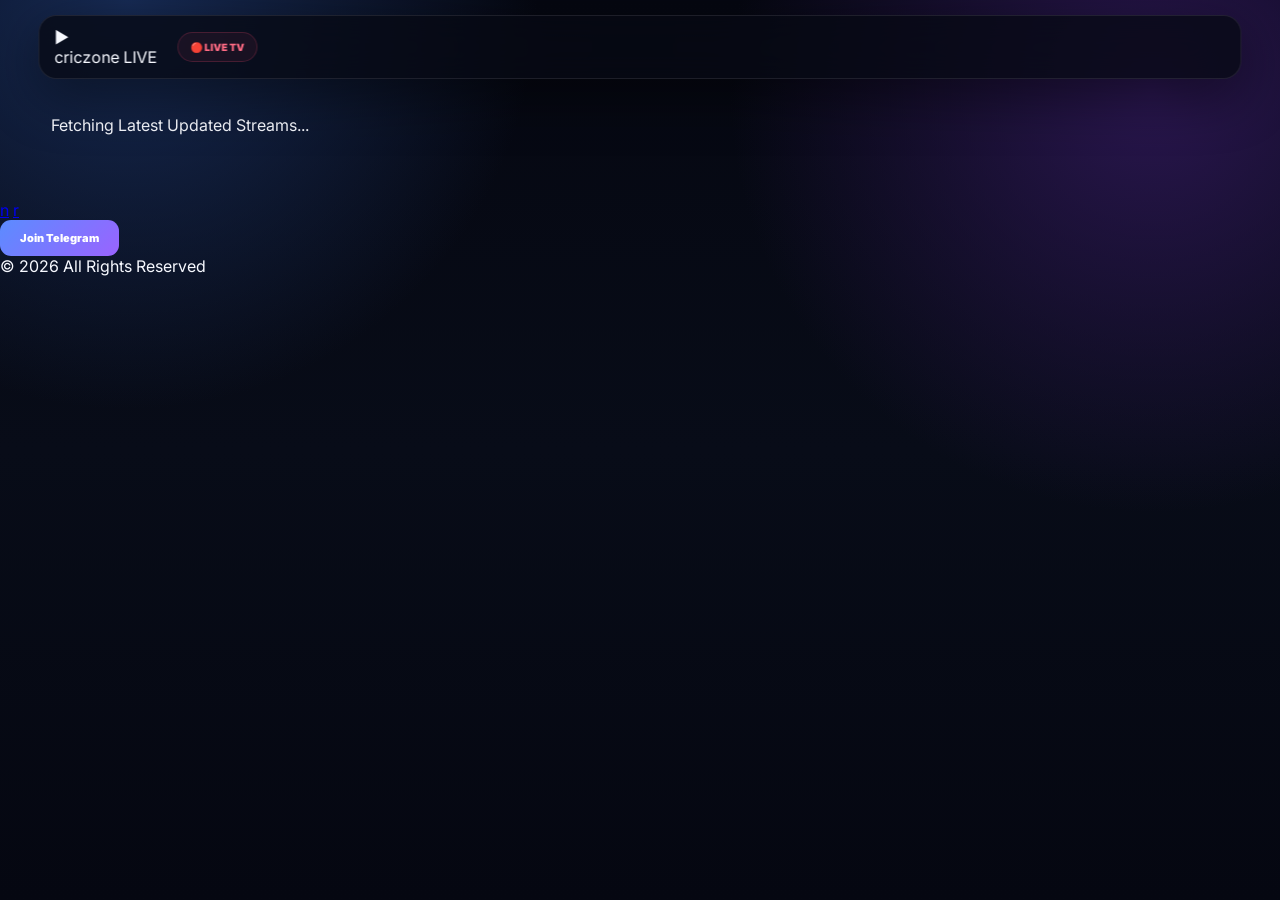
==== commit a96909f7: "Update index.html" ====
--- a/index.html
+++ b/index.html
@@ -6,51 +6,97 @@
 <meta name="netlify-deploy" content="https://netlify.new/?utm_campaign=ai-legible&amp;utm_source=meta&amp;utm_medium=referral&amp;utm_id=fd464937-099e-48b5-9109-d8100578210d">
 <meta name="viewport" content="width=device-width, initial-scale=1.0" />
 <meta name="referrer" content="no-referrer" />
-<meta name="theme-color" content="#070b16" />
+
 <title>Live TV | Live cricxzone</title>
+
 <script src="https://cdn.tailwindcss.com"></script>
 <link href="https://fonts.googleapis.com/css2?family=Inter:wght@300;400;500;600;700;800;900&display=swap" rel="stylesheet"/>
 <link rel="stylesheet" href="style.css" />
+
+<!-- Shaka Player: browser-native DASH/HLS playback layer -->
 <script src="https://cdn.jsdelivr.net/npm/shaka-player@4.16.2/dist/shaka-player.compiled.min.js"></script>
 <script src="https://cdn.jsdelivr.net/npm/disable-devtool"></script>
 </head>
+
 <body>
-<div class="ambient a1"></div><div class="ambient a2"></div><div class="noise"></div>
+
 <nav class="glass-nav">
-  <button class="brand" type="button" onclick="filterCategory('ALL')"><span class="brand-mark">▶</span><span class="brand-copy">criczone <em>LIVE</em></span></button>
-  <div class="nav-links"><button onclick="filterCategory('ALL')">Home</button><a href="#live-matches">Live</a><a href="#categories">Categories</a></div>
-  <div class="live-badge-nav"><i></i> LIVE TV</div>
+    <div class="nav-logo" onclick="filterCategory('ALL')">
+        <div class="logo-icon">▶</div>
+        <div class="logo-text">criczone <span>LIVE</span></div>
+    </div>
+    <div class="live-badge-nav">🔴 LIVE TV</div>
 </nav>
-<main class="main-container">
-  <section class="hero">
-    <div class="hero-copy">
-      <div class="eyebrow"><i></i> YOUR LIVE SPORTS HUB</div>
-      <h1>Watch the action.<br><span>Stay in the moment.</span></h1>
-      <p>Browse live matches, choose a channel, and open the player in one smooth flow.</p>
-      <div class="hero-actions"><button class="primary-action" onclick="scrollToMatches()">Explore Live <b>→</b></button><button class="secondary-action" onclick="filterCategory('ALL')">All Channels</button></div>
+
+<div class="main-container">
+
+    <div id="loader">Fetching Latest Updated Streams...</div>
+
+    <div id="category-container" class="category-container" style="display: none;"></div>
+
+    <div id="home-view" class="matches-grid"></div>
+
+    <div id="detail-view" class="detail-view" style="display: none;">
+        <button class="back-btn" onclick="showHome()">← Back to Matches</button>
+
+        <button id="share-detail-btn" class="share-detail-btn" title="Share this match">
+            <svg width="20" height="20" viewBox="0 0 24 24" fill="none" stroke="currentColor" stroke-width="2.5" stroke-linecap="round" stroke-linejoin="round">
+                <circle cx="18" cy="5" r="3"></circle>
+                <circle cx="6" cy="12" r="3"></circle>
+                <circle cx="18" cy="19" r="3"></circle>
+                <line x1="8.59" y1="13.51" x2="15.42" y2="17.49"></line>
+                <line x1="15.41" y1="6.51" x2="8.59" y2="10.49"></line>
+            </svg>
+        </button>
+
+        <img id="detail-img" class="detail-img" src="" alt="Poster">
+        <div id="detail-tournament" class="card-category"></div>
+        <h1 id="detail-title" style="margin: 6px 0;"></h1>
+        <p id="detail-time" style="color: var(--muted); font-size: 13px;"></p>
+        <p id="detail-status" style="color: var(--muted); font-size: 13px; margin-top: 4px;"></p>
+
+        <div class="quality-title">Select Playback Quality</div>
+        <div id="quality-grid" class="quality-grid"></div>
     </div>
-    <div class="hero-art"><div class="orbit o1"></div><div class="orbit o2"></div><div class="hero-glow"></div><div class="hero-play">▶</div><span class="chip c1">● LIVE NOW</span><span class="chip c2">HD STREAM</span><span class="chip c3">⚡ FAST PLAYER</span></div>
-  </section>
-  <section class="quick-stats">
-    <div class="stat"><b>◉</b><span><strong>LIVE</strong><small>Real-time channels</small></span></div>
-    <div class="stat"><b>✦</b><span><strong>HD</strong><small>Quality options</small></span></div>
-    <div class="stat"><b>↗</b><span><strong>SHARE</strong><small>Send match links</small></span></div>
-    <div class="stat"><b>⌁</b><span><strong>MOBILE</strong><small>Responsive design</small></span></div>
-  </section>
-  <section id="categories" class="section"><div class="section-head"><div><small>BROWSE</small><h2>Categories</h2></div><span>Choose your sport & channel</span></div><div id="category-container" class="category-container" style="display:none"></div></section>
-  <section id="live-matches" class="section matches-section">
-    <div class="section-head"><div><small>STREAMING NOW</small><h2>Live Matches</h2><p>Freshly updated streams, sorted around the current schedule.</p></div><button class="refresh-btn" onclick="fetchLatestMatches()">↻ Refresh</button></div>
-    <div class="toolbar"><label class="search-box"><b>⌕</b><input id="match-search" type="search" placeholder="Search matches, teams or tournaments..." autocomplete="off"></label><span class="auto"><i></i> Auto updated</span></div>
-    <div id="loader" class="loader"><span class="loader-ring"></span>Fetching Latest Updated Streams...</div>
-    <div id="home-view" class="matches-grid"></div>
-  </section>
-  <section id="detail-view" class="detail-view" style="display:none">
-    <div class="detail-top"><button class="back-btn" onclick="showHome()">← Back to Matches</button><button id="share-detail-btn" class="share-detail-btn" title="Share this match">↗</button></div>
-    <div class="detail-layout"><div class="detail-poster"><img id="detail-img" class="detail-img" src="" alt="Poster"></div><div class="detail-info"><div id="detail-tournament" class="card-category"></div><h1 id="detail-title"></h1><p id="detail-time"></p><p id="detail-status"></p><div class="quality-title">Select Playback Quality</div><div id="quality-grid" class="quality-grid"></div></div></div>
-  </section>
-</main>
-<div id="telegram-modal" class="tg-modal"><div class="tg-box"><button class="modal-x" onclick="closeTelegramModal()">×</button><div class="tg-icon">✈</div><small>ONE MORE STEP</small><h3>Join Telegram</h3><p>Get live updates and working streams instantly.</p><a href="https://t.me/Rohit_TV" target="_blank" rel="noopener noreferrer" class="tg-btn">Join Now</a><button class="tg-secondary-btn" onclick="startSelectedStream()">Continue to Stream</button></div></div>
-<div id="player-modal"><button class="close-player-btn" onclick="closePlayer()">✕ Close Player</button><div class="iframe-container"><iframe id="iframePlayer" title="Live Player" allow="autoplay; fullscreen; picture-in-picture" allowfullscreen playsinline referrerpolicy="no-referrer-when-downgrade"></iframe></div></div>
-<footer class="footer"><strong>criczone <span>LIVE</span></strong><p>Live sports. Clean interface. Smooth experience.</p><a href="https://t.me/Rohit_TV" target="_blank" rel="noopener noreferrer" class="telegram-btn">Join Telegram</a><div>© 2026 All Rights Reserved</div></footer>
+</div>
+
+<div id="telegram-modal" class="tg-modal">
+    <div class="tg-box">
+        <div class="tg-icon">📢</div>
+        <h3 class="tg-title">Join Telegram</h3>
+        <p class="tg-subtitle">Get live updates and working streams instantly.</p>
+        <a href="https://t.me/Rohit_TV" target="_blank" rel="noopener noreferrer" class="tg-btn">Join Now</a>
+        <button class="tg-secondary-btn" onclick="startSelectedStream()">Continue to Stream</button>
+    </div>
+</div>
+
+<!-- PLAYER MODAL -->
+<div id="player-modal">
+    <button class="close-player-btn" onclick="closePlayer()">✕ Close Player</button>
+    <div class="iframe-container">
+        <iframe
+            id="iframePlayer"
+            title="Live Player"
+            allow="autoplay; fullscreen; picture-in-picture"
+            allowfullscreen
+            playsinline
+            referrerpolicy="no-referrer-when-downgrade">
+        </iframe>
+    </div>
+</div>
+
+<footer class="developer-footer">
+    <div class="dev-name">
+        <div class="dev-stack">
+            <a href="#" target="_blank" class="dev-link">n</a>
+            <a href="#" target="_blank" class="dev-link">r</a>
+        </div>
+    </div>
+    <a href="https://t.me/Rohit_TV" target="_blank" rel="noopener noreferrer" class="telegram-btn">Join Telegram</a>
+    <div class="footer-bottom">© 2026 All Rights Reserved</div>
+</footer>
+
 <script src="script.js"></script>
-</body></html>
+
+</body>
+</html>
--- a/style.css
+++ b/style.css
@@ -1,2519 +1 @@
-/* =========================================================
-   CKD LIVE — PREMIUM RESPONSIVE LIVE TV CSS
-   FULL IMAGE + MOBILE + ANIMATIONS
-   ========================================================= */
-
-:root {
-    --bg: #02040a;
-    --bg2: #07101d;
-    --bg3: #0b1628;
-
-    --card: rgba(10, 20, 36, 0.88);
-    --card2: rgba(14, 28, 48, 0.94);
-
-    --primary: #00d9ff;
-    --primary-dark: #009ed1;
-    --blue: #3b82f6;
-    --purple: #8b5cf6;
-
-    --green: #00e676;
-    --yellow: #ffc400;
-    --red: #ff4262;
-
-    --text: #ffffff;
-    --muted: #8ea0b7;
-
-    --border: rgba(255, 255, 255, 0.09);
-    --border-blue: rgba(0, 217, 255, 0.22);
-
-    --shadow: rgba(0, 0, 0, 0.45);
-
-    --radius: 20px;
-}
-
-/* =========================================================
-   RESET
-   ========================================================= */
-
-* {
-    margin: 0;
-    padding: 0;
-    box-sizing: border-box;
-}
-
-html {
-    scroll-behavior: smooth;
-}
-
-body {
-    min-height: 100vh;
-
-    font-family:
-        Inter,
-        -apple-system,
-        BlinkMacSystemFont,
-        "Segoe UI",
-        sans-serif;
-
-    color: var(--text);
-
-    overflow-x: hidden;
-
-    background:
-        radial-gradient(
-            circle at 10% 0%,
-            rgba(0, 217, 255, 0.13),
-            transparent 30%
-        ),
-        radial-gradient(
-            circle at 90% 15%,
-            rgba(99, 102, 241, 0.13),
-            transparent 32%
-        ),
-        radial-gradient(
-            circle at 50% 100%,
-            rgba(139, 92, 246, 0.10),
-            transparent 35%
-        ),
-        linear-gradient(
-            180deg,
-            var(--bg),
-            var(--bg2) 50%,
-            var(--bg)
-        );
-
-    background-attachment: fixed;
-}
-
-/* =========================================================
-   BACKGROUND ANIMATION
-   ========================================================= */
-
-body::before {
-    content: "";
-
-    position: fixed;
-
-    width: 450px;
-    height: 450px;
-
-    top: 10%;
-    left: -220px;
-
-    border-radius: 50%;
-
-    background:
-        radial-gradient(
-            circle,
-            rgba(0, 217, 255, 0.13),
-            transparent 70%
-        );
-
-    filter: blur(30px);
-
-    pointer-events: none;
-
-    z-index: 0;
-
-    animation:
-        bgFloatOne 10s ease-in-out infinite alternate;
-}
-
-body::after {
-    content: "";
-
-    position: fixed;
-
-    width: 500px;
-    height: 500px;
-
-    right: -250px;
-    bottom: 5%;
-
-    border-radius: 50%;
-
-    background:
-        radial-gradient(
-            circle,
-            rgba(99, 102, 241, 0.12),
-            transparent 70%
-        );
-
-    filter: blur(35px);
-
-    pointer-events: none;
-
-    z-index: 0;
-
-    animation:
-        bgFloatTwo 12s ease-in-out infinite alternate;
-}
-
-@keyframes bgFloatOne {
-
-    0% {
-        transform:
-            translate3d(0, -30px, 0)
-            scale(0.9);
-    }
-
-    50% {
-        transform:
-            translate3d(70px, 30px, 0)
-            scale(1.1);
-    }
-
-    100% {
-        transform:
-            translate3d(10px, 80px, 0)
-            scale(0.95);
-    }
-}
-
-@keyframes bgFloatTwo {
-
-    0% {
-        transform:
-            translate3d(0, 50px, 0)
-            scale(0.9);
-    }
-
-    50% {
-        transform:
-            translate3d(-80px, -20px, 0)
-            scale(1.08);
-    }
-
-    100% {
-        transform:
-            translate3d(-20px, -90px, 0)
-            scale(0.95);
-    }
-}
-
-/* =========================================================
-   SCROLLBAR
-   ========================================================= */
-
-::-webkit-scrollbar {
-    width: 7px;
-}
-
-::-webkit-scrollbar-track {
-    background: #02040a;
-}
-
-::-webkit-scrollbar-thumb {
-    border-radius: 20px;
-
-    background:
-        linear-gradient(
-            180deg,
-            var(--primary),
-            var(--purple)
-        );
-}
-
-::-webkit-scrollbar-thumb:hover {
-    background:
-        linear-gradient(
-            180deg,
-            #ffffff,
-            var(--primary)
-        );
-}
-
-/* =========================================================
-   NAVBAR
-   ========================================================= */
-
-.glass-nav {
-    position: fixed;
-
-    top: 16px;
-    left: 50%;
-
-    transform: translateX(-50%);
-
-    width: min(94%, 1400px);
-
-    z-index: 9999;
-
-    display: flex;
-
-    align-items: center;
-    justify-content: space-between;
-
-    padding: 13px 20px;
-
-    background:
-        linear-gradient(
-            135deg,
-            rgba(9, 18, 32, 0.88),
-            rgba(4, 9, 18, 0.78)
-        );
-
-    backdrop-filter: blur(24px);
-    -webkit-backdrop-filter: blur(24px);
-
-    border:
-        1px solid
-        rgba(255, 255, 255, 0.09);
-
-    border-radius: 20px;
-
-    box-shadow:
-        0 15px 50px rgba(0, 0, 0, 0.40),
-        inset 0 1px 0 rgba(255, 255, 255, 0.05);
-
-    animation:
-        navEnter 0.8s cubic-bezier(
-            0.16,
-            1,
-            0.3,
-            1
-        );
-}
-
-@keyframes navEnter {
-
-    from {
-        opacity: 0;
-
-        transform:
-            translate(-50%, -35px);
-    }
-
-    to {
-        opacity: 1;
-
-        transform:
-            translate(-50%, 0);
-    }
-}
-
-/* =========================================================
-   LOGO
-   ========================================================= */
-
-.nav-logo {
-    display: flex;
-
-    align-items: center;
-
-    gap: 11px;
-
-    cursor: pointer;
-
-    user-select: none;
-}
-
-.logo-icon {
-    width: 41px;
-    height: 41px;
-
-    display: flex;
-
-    align-items: center;
-    justify-content: center;
-
-    border-radius: 12px;
-
-    color: white;
-
-    background:
-        linear-gradient(
-            135deg,
-            var(--primary),
-            var(--blue),
-            var(--purple)
-        );
-
-    box-shadow:
-        0 0 25px rgba(0, 217, 255, 0.25);
-
-    transition:
-        transform 0.35s ease,
-        box-shadow 0.35s ease;
-}
-
-.nav-logo:hover .logo-icon {
-    transform:
-        rotate(-8deg)
-        scale(1.1);
-
-    box-shadow:
-        0 0 35px
-        rgba(0, 217, 255, 0.55);
-}
-
-.logo-text {
-    font-size: 21px;
-
-    font-weight: 900;
-
-    letter-spacing: 0.4px;
-}
-
-.logo-text span {
-    color: var(--primary);
-
-    text-shadow:
-        0 0 18px
-        rgba(0, 217, 255, 0.35);
-}
-
-/* =========================================================
-   LIVE BADGE
-   ========================================================= */
-
-.live-badge-nav {
-    position: relative;
-
-    display: flex;
-
-    align-items: center;
-
-    gap: 7px;
-
-    padding: 7px 13px;
-
-    border-radius: 30px;
-
-    color: #ff5872;
-
-    background:
-        rgba(255, 50, 80, 0.07);
-
-    border:
-        1px solid
-        rgba(255, 50, 80, 0.20);
-
-    font-size: 10px;
-
-    font-weight: 900;
-
-    letter-spacing: 1px;
-
-    animation:
-        liveGlow 2s ease-in-out infinite;
-}
-
-.live-badge-nav::before {
-    content: "";
-
-    width: 7px;
-    height: 7px;
-
-    border-radius: 50%;
-
-    background: #ff4262;
-
-    box-shadow:
-        0 0 10px #ff4262;
-
-    animation:
-        liveDot 1.2s ease-in-out infinite;
-}
-
-@keyframes liveDot {
-
-    0%,
-    100% {
-        transform: scale(1);
-
-        opacity: 1;
-    }
-
-    50% {
-        transform: scale(1.6);
-
-        opacity: 0.45;
-    }
-}
-
-@keyframes liveGlow {
-
-    0%,
-    100% {
-        box-shadow:
-            0 0 0
-            rgba(255, 50, 80, 0);
-    }
-
-    50% {
-        box-shadow:
-            0 0 25px
-            rgba(255, 50, 80, 0.18);
-    }
-}
-
-/* =========================================================
-   MAIN
-   ========================================================= */
-
-.main-container {
-    position: relative;
-
-    z-index: 2;
-
-    width: min(94%, 1380px);
-
-    margin: 0 auto;
-
-    padding-top: 115px;
-
-    padding-bottom: 70px;
-}
-
-/* =========================================================
-   LOADER
-   ========================================================= */
-
-#loader {
-    min-height: 320px;
-
-    display: flex;
-
-    align-items: center;
-    justify-content: center;
-
-    text-align: center;
-
-    color: var(--muted);
-
-    font-size: 15px;
-
-    font-weight: 700;
-
-    animation:
-        loaderPulse 1.4s
-        ease-in-out
-        infinite;
-}
-
-@keyframes loaderPulse {
-
-    0%,
-    100% {
-        opacity: 0.4;
-
-        transform: scale(0.98);
-    }
-
-    50% {
-        opacity: 1;
-
-        transform: scale(1);
-    }
-}
-
-/* =========================================================
-   CATEGORY
-   ========================================================= */
-
-.category-container {
-    display: flex;
-
-    flex-wrap: wrap;
-
-    gap: 9px;
-
-    margin-bottom: 28px;
-
-    animation:
-        fadeUp 0.7s ease both;
-}
-
-.cat-btn {
-    position: relative;
-
-    overflow: hidden;
-
-    padding: 9px 17px;
-
-    border-radius: 12px;
-
-    color: var(--muted);
-
-    background:
-        rgba(255, 255, 255, 0.035);
-
-    border:
-        1px solid
-        rgba(255, 255, 255, 0.08);
-
-    font-size: 11px;
-
-    font-weight: 900;
-
-    text-transform: uppercase;
-
-    cursor: pointer;
-
-    transition:
-        transform 0.25s ease,
-        color 0.25s ease,
-        background 0.25s ease,
-        border-color 0.25s ease,
-        box-shadow 0.25s ease;
-}
-
-.cat-btn::before {
-    content: "";
-
-    position: absolute;
-
-    top: 0;
-    left: -120%;
-
-    width: 80%;
-    height: 100%;
-
-    background:
-        linear-gradient(
-            90deg,
-            transparent,
-            rgba(255, 255, 255, 0.16),
-            transparent
-        );
-
-    transform: skewX(-20deg);
-
-    transition: left 0.5s ease;
-}
-
-.cat-btn:hover::before {
-    left: 130%;
-}
-
-.cat-btn:hover {
-    color: white;
-
-    transform:
-        translateY(-3px);
-
-    border-color:
-        rgba(0, 217, 255, 0.35);
-
-    box-shadow:
-        0 8px 25px
-        rgba(0, 217, 255, 0.10);
-}
-
-.cat-btn.active {
-    color: white;
-
-    border-color: transparent;
-
-    background:
-        linear-gradient(
-            135deg,
-            var(--primary),
-            var(--blue)
-        );
-
-    box-shadow:
-        0 8px 28px
-        rgba(0, 217, 255, 0.25);
-}
-
-/* =========================================================
-   MATCH GRID
-   ========================================================= */
-
-.matches-grid {
-    display: grid;
-
-    grid-template-columns:
-        repeat(
-            auto-fill,
-            minmax(270px, 1fr)
-        );
-
-    gap: 20px;
-}
-
-/* =========================================================
-   MATCH CARD
-   ========================================================= */
-
-.match-card {
-    position: relative;
-
-    overflow: hidden;
-
-    display: flex;
-
-    flex-direction: column;
-
-    min-width: 0;
-
-    background:
-        linear-gradient(
-            145deg,
-            rgba(15, 27, 47, 0.92),
-            rgba(5, 11, 21, 0.95)
-        );
-
-    border:
-        1px solid
-        rgba(255, 255, 255, 0.07);
-
-    border-radius: var(--radius);
-
-    cursor: pointer;
-
-    box-shadow:
-        0 12px 35px
-        rgba(0, 0, 0, 0.28);
-
-    animation:
-        cardEnter 0.7s
-        cubic-bezier(
-            0.16,
-            1,
-            0.3,
-            1
-        )
-        both;
-
-    transition:
-        transform 0.35s
-        cubic-bezier(
-            0.16,
-            1,
-            0.3,
-            1
-        ),
-        border-color 0.35s ease,
-        box-shadow 0.35s ease;
-}
-
-.match-card:hover {
-    transform:
-        translateY(-8px)
-        scale(1.012);
-
-    border-color:
-        rgba(0, 217, 255, 0.30);
-
-    box-shadow:
-        0 25px 60px
-        rgba(0, 0, 0, 0.48),
-        0 0 35px
-        rgba(0, 217, 255, 0.08);
-}
-
-@keyframes cardEnter {
-
-    from {
-        opacity: 0;
-
-        transform:
-            translateY(30px)
-            scale(0.97);
-    }
-
-    to {
-        opacity: 1;
-
-        transform:
-            translateY(0)
-            scale(1);
-    }
-}
-
-/* =========================================================
-   FULL IMAGE FIX
-   ========================================================= */
-
-/*
-   IMPORTANT:
-   object-fit: contain
-   = ORIGINAL IMAGE PURI DIKHEGI.
-   Crop nahi hogi.
-*/
-
-.card-thumb-wrap {
-    position: relative;
-
-    width: 100%;
-
-    aspect-ratio: 16 / 9;
-
-    height: auto;
-
-    overflow: hidden;
-
-    background: #02050b;
-}
-
-/*
-   Blurred background gives premium look
-   when image ratio is different.
-*/
-
-.card-thumb-wrap::before {
-    content: "";
-
-    position: absolute;
-
-    inset: -20px;
-
-    background:
-        var(--card-image)
-        center / cover
-        no-repeat;
-
-    filter: blur(22px);
-
-    opacity: 0.30;
-
-    transform: scale(1.08);
-
-    z-index: 0;
-}
-
-/*
-   JS-created image stays above background.
-*/
-
-.card-img {
-    position: relative;
-
-    z-index: 2;
-
-    display: block;
-
-    width: 100%;
-    height: 100%;
-
-    object-fit: contain;
-
-    object-position: center;
-
-    background: #02050b;
-
-    transition:
-        transform 0.6s
-        cubic-bezier(
-            0.16,
-            1,
-            0.3,
-            1
-        ),
-        filter 0.6s ease;
-}
-
-.match-card:hover .card-img {
-    transform: scale(1.025);
-
-    filter:
-        brightness(1.06)
-        saturate(1.05);
-}
-
-/* Image bottom gradient */
-
-.card-thumb-wrap::after {
-    content: "";
-
-    position: absolute;
-
-    z-index: 3;
-
-    left: 0;
-    right: 0;
-    bottom: 0;
-
-    height: 45%;
-
-    pointer-events: none;
-
-    background:
-        linear-gradient(
-            to bottom,
-            transparent,
-            rgba(2, 5, 11, 0.82)
-        );
-}
-
-/* =========================================================
-   IMAGE SHINE
-   ========================================================= */
-
-.match-card .card-thumb-wrap {
-    isolation: isolate;
-}
-
-.match-card .card-thumb-wrap {
-    --shine-x: -120%;
-}
-
-.match-card .card-thumb-wrap:hover {
-    --shine-x: 130%;
-}
-
-.match-card .card-thumb-wrap {
-    background-color: #02050b;
-}
-
-.match-card .card-thumb-wrap {
-    transition:
-        box-shadow 0.4s ease;
-}
-
-.match-card:hover .card-thumb-wrap {
-    box-shadow:
-        inset 0 0 35px
-        rgba(0, 217, 255, 0.06);
-}
-
-/* =========================================================
-   STATUS BADGE
-   ========================================================= */
-
-.status-badge {
-    position: absolute;
-
-    top: 11px;
-    left: 11px;
-
-    z-index: 10;
-
-    padding: 5px 9px;
-
-    border-radius: 7px;
-
-    font-size: 9px;
-
-    font-weight: 950;
-
-    letter-spacing: 0.7px;
-
-    text-transform: uppercase;
-}
-
-.badge-live {
-    color: #001b0c;
-
-    background:
-        var(--green);
-
-    box-shadow:
-        0 0 18px
-        rgba(0, 230, 118, 0.42);
-
-    animation:
-        liveBadge 1.6s
-        ease-in-out
-        infinite;
-}
-
-@keyframes liveBadge {
-
-    0%,
-    100% {
-        transform: scale(1);
-
-        box-shadow:
-            0 0 6px
-            rgba(0, 230, 118, 0.25);
-    }
-
-    50% {
-        transform: scale(1.05);
-
-        box-shadow:
-            0 0 24px
-            rgba(0, 230, 118, 0.65);
-    }
-}
-
-.badge-upcoming {
-    color: #171000;
-
-    background:
-        var(--yellow);
-
-    box-shadow:
-        0 4px 15px
-        rgba(255, 196, 0, 0.18);
-}
-
-/* =========================================================
-   TODAY BADGE
-   ========================================================= */
-
-.today-badge-card {
-    position: absolute;
-
-    top: 11px;
-    right: 56px;
-
-    z-index: 10;
-
-    padding: 5px 9px;
-
-    border-radius: 7px;
-
-    color: #1b1000;
-
-    background:
-        linear-gradient(
-            135deg,
-            #ffd429,
-            #ff9300
-        );
-
-    font-size: 9px;
-
-    font-weight: 950;
-
-    letter-spacing: 0.5px;
-
-    box-shadow:
-        0 5px 18px
-        rgba(255, 160, 0, 0.25);
-
-    animation:
-        todayFloat 2.5s
-        ease-in-out
-        infinite;
-}
-
-@keyframes todayFloat {
-
-    0%,
-    100% {
-        transform: translateY(0);
-    }
-
-    50% {
-        transform: translateY(-2px);
-    }
-}
-
-/* =========================================================
-   SHARE BUTTON
-   ========================================================= */
-
-.share-btn-3dot {
-    position: absolute;
-
-    top: 9px;
-    right: 9px;
-
-    z-index: 20;
-
-    width: 37px;
-    height: 37px;
-
-    display: flex;
-
-    align-items: center;
-    justify-content: center;
-
-    border-radius: 50%;
-
-    color: white;
-
-    background:
-        rgba(0, 0, 0, 0.58);
-
-    backdrop-filter: blur(12px);
-
-    border:
-        1px solid
-        rgba(255, 255, 255, 0.15);
-
-    cursor: pointer;
-
-    transition:
-        transform 0.3s ease,
-        background 0.3s ease,
-        box-shadow 0.3s ease;
-}
-
-.share-btn-3dot:hover {
-    transform:
-        scale(1.14)
-        rotate(8deg);
-
-    background:
-        linear-gradient(
-            135deg,
-            var(--primary),
-            var(--blue)
-        );
-
-    box-shadow:
-        0 0 25px
-        rgba(0, 217, 255, 0.40);
-}
-
-/* =========================================================
-   CARD BODY
-   ========================================================= */
-
-.card-body {
-    position: relative;
-
-    z-index: 4;
-
-    display: flex;
-
-    flex-direction: column;
-
-    gap: 6px;
-
-    flex-grow: 1;
-
-    padding: 16px;
-}
-
-.card-category {
-    color: var(--primary);
-
-    font-size: 10px;
-
-    font-weight: 950;
-
-    text-transform: uppercase;
-
-    letter-spacing: 0.8px;
-}
-
-.card-title {
-    color: white;
-
-    font-size: 16px;
-
-    font-weight: 850;
-
-    line-height: 1.35;
-}
-
-.card-tournament {
-    color: var(--muted);
-
-    font-size: 11px;
-
-    line-height: 1.4;
-}
-
-.card-time {
-    margin-top: auto;
-
-    padding-top: 10px;
-
-    color: #718198;
-
-    font-size: 10px;
-}
-
-/* =========================================================
-   DETAIL VIEW
-   ========================================================= */
-
-.detail-view {
-    position: relative;
-
-    padding: 28px;
-
-    border-radius: 24px;
-
-    background:
-        linear-gradient(
-            145deg,
-            rgba(14, 26, 45, 0.94),
-            rgba(4, 10, 20, 0.96)
-        );
-
-    border:
-        1px solid
-        rgba(255, 255, 255, 0.08);
-
-    box-shadow:
-        0 30px 90px
-        rgba(0, 0, 0, 0.40);
-
-    animation:
-        detailEnter 0.55s
-        cubic-bezier(
-            0.16,
-            1,
-            0.3,
-            1
-        );
-}
-
-@keyframes detailEnter {
-
-    from {
-        opacity: 0;
-
-        transform:
-            translateY(20px)
-            scale(0.985);
-    }
-
-    to {
-        opacity: 1;
-
-        transform:
-            translateY(0)
-            scale(1);
-    }
-}
-
-/* =========================================================
-   BACK BUTTON
-   ========================================================= */
-
-.back-btn {
-    display: inline-flex;
-
-    align-items: center;
-
-    padding: 10px 18px;
-
-    margin-bottom: 20px;
-
-    border-radius: 11px;
-
-    color: white;
-
-    background:
-        rgba(255, 255, 255, 0.045);
-
-    border:
-        1px solid
-        rgba(255, 255, 255, 0.09);
-
-    font-weight: 750;
-
-    cursor: pointer;
-
-    transition:
-        transform 0.25s ease,
-        color 0.25s ease,
-        border-color 0.25s ease,
-        background 0.25s ease;
-}
-
-.back-btn:hover {
-    color: var(--primary);
-
-    transform:
-        translateX(-5px);
-
-    border-color:
-        rgba(0, 217, 255, 0.35);
-
-    background:
-        rgba(0, 217, 255, 0.05);
-}
-
-/* =========================================================
-   DETAIL IMAGE — FULL IMAGE
-   ========================================================= */
-
-.detail-img {
-    display: block;
-
-    width: 100%;
-
-    height: auto;
-
-    max-height: none;
-
-    object-fit: contain;
-
-    object-position: center;
-
-    border-radius: 17px;
-
-    margin-bottom: 20px;
-
-    background: #02050b;
-
-    box-shadow:
-        0 20px 55px
-        rgba(0, 0, 0, 0.40);
-
-    animation:
-        imageReveal 0.7s
-        ease;
-}
-
-@keyframes imageReveal {
-
-    from {
-        opacity: 0;
-
-        transform:
-            scale(0.98);
-
-        filter:
-            blur(7px);
-    }
-
-    to {
-        opacity: 1;
-
-        transform:
-            scale(1);
-
-        filter:
-            blur(0);
-    }
-}
-
-/* =========================================================
-   DETAIL SHARE
-   ========================================================= */
-
-.share-detail-btn {
-    position: absolute;
-
-    top: 28px;
-    right: 28px;
-
-    z-index: 20;
-
-    width: 44px;
-    height: 44px;
-
-    display: flex;
-
-    align-items: center;
-    justify-content: center;
-
-    border-radius: 13px;
-
-    color: white;
-
-    background:
-        rgba(0, 0, 0, 0.50);
-
-    backdrop-filter: blur(12px);
-
-    border:
-        1px solid
-        rgba(255, 255, 255, 0.10);
-
-    cursor: pointer;
-
-    transition:
-        transform 0.3s ease,
-        background 0.3s ease,
-        box-shadow 0.3s ease;
-}
-
-.share-detail-btn:hover {
-    transform:
-        translateY(-3px)
-        rotate(5deg);
-
-    background:
-        linear-gradient(
-            135deg,
-            var(--primary),
-            var(--blue)
-        );
-
-    box-shadow:
-        0 12px 30px
-        rgba(0, 217, 255, 0.32);
-}
-
-/* =========================================================
-   LANGUAGE
-   ========================================================= */
-
-.language-title {
-    margin-top: 24px;
-
-    margin-bottom: 12px;
-
-    color: white;
-
-    font-size: 15px;
-
-    font-weight: 900;
-
-    animation:
-        fadeUp 0.5s ease;
-}
-
-.language-tabs {
-    display: flex;
-
-    flex-wrap: wrap;
-
-    gap: 8px;
-
-    margin-bottom: 20px;
-}
-
-.lang-btn {
-    padding: 9px 15px;
-
-    border-radius: 10px;
-
-    color: var(--muted);
-
-    background:
-        rgba(255, 255, 255, 0.04);
-
-    border:
-        1px solid
-        rgba(255, 255, 255, 0.08);
-
-    font-size: 11px;
-
-    font-weight: 850;
-
-    cursor: pointer;
-
-    transition:
-        transform 0.25s ease,
-        color 0.25s ease,
-        background 0.25s ease,
-        box-shadow 0.25s ease;
-}
-
-.lang-btn:hover {
-    color: white;
-
-    transform:
-        translateY(-2px);
-}
-
-.lang-btn.active {
-    color: white;
-
-    background:
-        linear-gradient(
-            135deg,
-            var(--primary),
-            var(--blue)
-        );
-
-    border-color: transparent;
-
-    box-shadow:
-        0 7px 22px
-        rgba(0, 217, 255, 0.20);
-}
-
-/* =========================================================
-   QUALITY
-   ========================================================= */
-
-.quality-title {
-    margin: 23px 0 14px;
-
-    color: white;
-
-    font-size: 15px;
-
-    font-weight: 900;
-
-    animation:
-        fadeUp 0.5s ease;
-}
-
-.quality-grid {
-    display: grid;
-
-    grid-template-columns:
-        repeat(
-            auto-fit,
-            minmax(150px, 1fr)
-        );
-
-    gap: 11px;
-}
-
-.quality-btn {
-    position: relative;
-
-    overflow: hidden;
-
-    padding: 14px;
-
-    border: none;
-
-    border-radius: 12px;
-
-    color: white;
-
-    background:
-        linear-gradient(
-            135deg,
-            var(--primary),
-            var(--blue)
-        );
-
-    font-size: 12px;
-
-    font-weight: 900;
-
-    cursor: pointer;
-
-    box-shadow:
-        0 8px 25px
-        rgba(0, 217, 255, 0.15);
-
-    transition:
-        transform 0.3s ease,
-        box-shadow 0.3s ease;
-}
-
-.quality-btn::before {
-    content: "";
-
-    position: absolute;
-
-    top: 0;
-
-    left: -120%;
-
-    width: 75%;
-    height: 100%;
-
-    background:
-        linear-gradient(
-            90deg,
-            transparent,
-            rgba(255, 255, 255, 0.30),
-            transparent
-        );
-
-    transform:
-        skewX(-20deg);
-
-    transition:
-        left 0.6s ease;
-}
-
-.quality-btn:hover::before {
-    left: 130%;
-}
-
-.quality-btn:hover {
-    transform:
-        translateY(-4px)
-        scale(1.02);
-
-    box-shadow:
-        0 15px 35px
-        rgba(0, 217, 255, 0.30);
-}
-
-.quality-btn:active {
-    transform:
-        scale(0.97);
-}
-
-/* =========================================================
-   TELEGRAM MODAL
-   ========================================================= */
-
-.tg-modal {
-    position: fixed;
-
-    inset: 0;
-
-    z-index: 99999;
-
-    display: none;
-
-    align-items: center;
-
-    justify-content: center;
-
-    padding: 20px;
-
-    background:
-        rgba(0, 0, 0, 0.80);
-
-    backdrop-filter:
-        blur(18px);
-
-    -webkit-backdrop-filter:
-        blur(18px);
-}
-
-.tg-modal.active {
-    display: flex;
-
-    animation:
-        modalFade 0.3s ease;
-}
-
-@keyframes modalFade {
-
-    from {
-        opacity: 0;
-    }
-
-    to {
-        opacity: 1;
-    }
-}
-
-.tg-box {
-    width: min(92%, 420px);
-
-    padding: 32px 26px;
-
-    text-align: center;
-
-    border-radius: 24px;
-
-    background:
-        linear-gradient(
-            145deg,
-            rgba(18, 32, 55, 0.97),
-            rgba(5, 10, 20, 0.99)
-        );
-
-    border:
-        1px solid
-        rgba(255, 255, 255, 0.10);
-
-    box-shadow:
-        0 30px 100px
-        rgba(0, 0, 0, 0.65);
-
-    animation:
-        modalPop 0.45s
-        cubic-bezier(
-            0.16,
-            1,
-            0.3,
-            1
-        );
-}
-
-@keyframes modalPop {
-
-    from {
-        opacity: 0;
-
-        transform:
-            translateY(30px)
-            scale(0.86);
-    }
-
-    to {
-        opacity: 1;
-
-        transform:
-            translateY(0)
-            scale(1);
-    }
-}
-
-.tg-icon {
-    width: 68px;
-    height: 68px;
-
-    display: flex;
-
-    align-items: center;
-    justify-content: center;
-
-    margin:
-        0 auto 17px;
-
-    border-radius: 50%;
-
-    font-size: 28px;
-
-    background:
-        linear-gradient(
-            135deg,
-            var(--primary),
-            var(--blue)
-        );
-
-    box-shadow:
-        0 0 35px
-        rgba(0, 217, 255, 0.30);
-
-    animation:
-        iconFloat 2.4s
-        ease-in-out
-        infinite;
-}
-
-@keyframes iconFloat {
-
-    0%,
-    100% {
-        transform:
-            translateY(0)
-            rotate(0deg);
-    }
-
-    50% {
-        transform:
-            translateY(-7px)
-            rotate(2deg);
-    }
-}
-
-.tg-title {
-    font-size: 23px;
-
-    font-weight: 950;
-}
-
-.tg-subtitle {
-    margin:
-        8px 0 22px;
-
-    color: var(--muted);
-
-    font-size: 13px;
-
-    line-height: 1.6;
-}
-
-.tg-btn {
-    display: block;
-
-    width: 100%;
-
-    padding: 14px;
-
-    border-radius: 13px;
-
-    color: white;
-
-    text-decoration: none;
-
-    background:
-        linear-gradient(
-            135deg,
-            var(--primary),
-            var(--blue)
-        );
-
-    font-size: 13px;
-
-    font-weight: 900;
-
-    transition:
-        transform 0.25s ease,
-        box-shadow 0.25s ease;
-}
-
-.tg-btn:hover {
-    transform:
-        translateY(-3px);
-
-    box-shadow:
-        0 13px 32px
-        rgba(0, 217, 255, 0.30);
-}
-
-.tg-secondary-btn {
-    width: 100%;
-
-    margin-top: 10px;
-
-    padding: 13px;
-
-    border-radius: 13px;
-
-    color: white;
-
-    background:
-        rgba(255, 255, 255, 0.04);
-
-    border:
-        1px solid
-        rgba(255, 255, 255, 0.10);
-
-    font-size: 13px;
-
-    font-weight: 800;
-
-    cursor: pointer;
-
-    transition:
-        background 0.25s ease,
-        border-color 0.25s ease,
-        transform 0.25s ease;
-}
-
-.tg-secondary-btn:hover {
-    transform:
-        translateY(-2px);
-
-    background:
-        rgba(0, 217, 255, 0.07);
-
-    border-color:
-        rgba(0, 217, 255, 0.30);
-}
-
-/* =========================================================
-   PLAYER
-   ========================================================= */
-
-#player-modal {
-    display: none;
-
-    position: fixed;
-
-    inset: 0;
-
-    z-index: 100000;
-
-    align-items: center;
-
-    justify-content: center;
-
-    flex-direction: column;
-
-    padding:
-        60px 20px 20px;
-
-    background:
-        radial-gradient(
-            circle at center,
-            rgba(10, 30, 55, 0.40),
-            #000 68%
-        );
-
-    animation:
-        playerFade 0.35s ease;
-}
-
-@keyframes playerFade {
-
-    from {
-        opacity: 0;
-    }
-
-    to {
-        opacity: 1;
-    }
-}
-
-.iframe-container {
-    position: relative;
-
-    width: min(94%, 1150px);
-
-    aspect-ratio: 16 / 9;
-
-    overflow: hidden;
-
-    background: #000;
-
-    border-radius: 16px;
-
-    border:
-        1px solid
-        rgba(0, 217, 255, 0.16);
-
-    box-shadow:
-        0 30px 100px
-        rgba(0, 0, 0, 0.80),
-        0 0 60px
-        rgba(0, 217, 255, 0.08);
-
-    animation:
-        playerEnter 0.5s
-        cubic-bezier(
-            0.16,
-            1,
-            0.3,
-            1
-        );
-}
-
-@keyframes playerEnter {
-
-    from {
-        opacity: 0;
-
-        transform:
-            scale(0.92)
-            translateY(20px);
-    }
-
-    to {
-        opacity: 1;
-
-        transform:
-            scale(1)
-            translateY(0);
-    }
-}
-
-iframe {
-    width: 100%;
-    height: 100%;
-
-    display: block;
-
-    border: none;
-}
-
-.close-player-btn {
-    position: absolute;
-
-    top: 17px;
-    right: 20px;
-
-    z-index: 100001;
-
-    padding: 10px 17px;
-
-    border: none;
-
-    border-radius: 11px;
-
-    color: white;
-
-    background:
-        linear-gradient(
-            135deg,
-            var(--primary),
-            var(--blue)
-        );
-
-    font-size: 12px;
-
-    font-weight: 900;
-
-    cursor: pointer;
-
-    transition:
-        transform 0.25s ease,
-        box-shadow 0.25s ease;
-}
-
-.close-player-btn:hover {
-    transform:
-        scale(1.06);
-
-    box-shadow:
-        0 0 25px
-        rgba(0, 217, 255, 0.40);
-}
-
-/* =========================================================
-   FOOTER
-   ========================================================= */
-
-.developer-footer {
-    position: relative;
-
-    z-index: 2;
-
-    margin-top: 70px;
-
-    padding:
-        65px 20px 30px;
-
-    text-align: center;
-
-    background:
-        linear-gradient(
-            180deg,
-            transparent,
-            rgba(0, 217, 255, 0.035)
-        );
-
-    border-top:
-        1px solid
-        rgba(255, 255, 255, 0.06);
-}
-
-.dev-name::before {
-    content:
-        "DEVELOPED BY";
-
-    display: block;
-
-    margin-bottom: 10px;
-
-    color: #65758c;
-
-    font-size: 10px;
-
-    font-weight: 850;
-
-    letter-spacing: 3px;
-}
-
-.dev-stack {
-    display: flex;
-
-    flex-direction: column;
-
-    gap: 6px;
-}
-
-.dev-link {
-    color: white;
-
-    text-decoration: none;
-
-    font-size: 20px;
-
-    font-weight: 900;
-
-    transition:
-        color 0.25s ease,
-        text-shadow 0.25s ease;
-}
-
-.dev-link:hover {
-    color: var(--primary);
-
-    text-shadow:
-        0 0 20px
-        rgba(0, 217, 255, 0.40);
-}
-
-.telegram-btn {
-    display: inline-flex;
-
-    margin-top: 20px;
-
-    padding: 12px 24px;
-
-    border-radius: 12px;
-
-    color: white;
-
-    text-decoration: none;
-
-    background:
-        linear-gradient(
-            135deg,
-            var(--primary),
-            var(--blue)
-        );
-
-    font-size: 12px;
-
-    font-weight: 850;
-
-    transition:
-        transform 0.25s ease,
-        box-shadow 0.25s ease;
-}
-
-.telegram-btn:hover {
-    transform:
-        translateY(-3px);
-
-    box-shadow:
-        0 12px 30px
-        rgba(0, 217, 255, 0.28);
-}
-
-.footer-bottom {
-    margin-top: 35px;
-
-    padding-top: 20px;
-
-    border-top:
-        1px solid
-        rgba(255, 255, 255, 0.05);
-
-    color: #56657a;
-
-    font-size: 11px;
-}
-
-/* =========================================================
-   SHARE MODAL
-   ========================================================= */
-
-.custom-share-modal {
-    position: fixed;
-
-    inset: 0;
-
-    z-index: 100001;
-
-    display: flex;
-
-    align-items: center;
-    justify-content: center;
-
-    padding: 20px;
-
-    background:
-        rgba(0, 0, 0, 0.82);
-
-    backdrop-filter:
-        blur(18px);
-
-    animation:
-        modalFade 0.25s ease;
-}
-
-.share-box {
-    width: min(100%, 440px);
-
-    max-height: 90vh;
-
-    overflow-y: auto;
-
-    padding:
-        30px 24px 24px;
-
-    border-radius: 24px;
-
-    background:
-        linear-gradient(
-            145deg,
-            #101e34,
-            #050b15
-        );
-
-    border:
-        1px solid
-        rgba(255, 255, 255, 0.09);
-
-    box-shadow:
-        0 30px 100px
-        rgba(0, 0, 0, 0.70);
-
-    animation:
-        modalPop 0.4s
-        cubic-bezier(
-            0.16,
-            1,
-            0.3,
-            1
-        );
-}
-
-/* =========================================================
-   GLOBAL FADE ANIMATION
-   ========================================================= */
-
-@keyframes fadeUp {
-
-    from {
-        opacity: 0;
-
-        transform:
-            translateY(18px);
-    }
-
-    to {
-        opacity: 1;
-
-        transform:
-            translateY(0);
-    }
-}
-
-/* =========================================================
-   MOBILE — TABLET
-   ========================================================= */
-
-@media (max-width: 900px) {
-
-    .main-container {
-        width: 94%;
-    }
-
-    .matches-grid {
-        grid-template-columns:
-            repeat(2, minmax(0, 1fr));
-
-        gap: 15px;
-    }
-
-    .card-title {
-        font-size: 14px;
-    }
-
-    .detail-view {
-        padding: 22px;
-    }
-}
-
-/* =========================================================
-   MOBILE — PHONE
-   ========================================================= */
-
-@media (max-width: 600px) {
-
-    body {
-        background-attachment: scroll;
-    }
-
-    .glass-nav {
-        top: 8px;
-
-        width: 94%;
-
-        padding:
-            10px 12px;
-
-        border-radius: 16px;
-    }
-
-    .logo-icon {
-        width: 36px;
-        height: 36px;
-
-        border-radius: 10px;
-    }
-
-    .logo-text {
-        font-size: 17px;
-    }
-
-    .live-badge-nav {
-        padding:
-            6px 9px;
-
-        font-size: 8px;
-    }
-
-    .main-container {
-        width: 94%;
-
-        padding-top: 88px;
-
-        padding-bottom: 40px;
-    }
-
-    .category-container {
-        gap: 7px;
-
-        margin-bottom: 20px;
-
-        overflow-x: auto;
-
-        flex-wrap: nowrap;
-
-        padding-bottom: 5px;
-
-        scrollbar-width: none;
-    }
-
-    .category-container::-webkit-scrollbar {
-        display: none;
-    }
-
-    .cat-btn {
-        flex-shrink: 0;
-
-        padding:
-            8px 13px;
-
-        font-size: 9px;
-    }
-
-    /*
-       PHONE GRID
-       2 cards per row
-    */
-
-    .matches-grid {
-        grid-template-columns:
-            repeat(2, minmax(0, 1fr));
-
-        gap: 10px;
-    }
-
-    /*
-       FULL IMAGE
-       Still 16:9
-    */
-
-    .card-thumb-wrap {
-        aspect-ratio: 16 / 9;
-
-        height: auto;
-    }
-
-    .card-img {
-        width: 100%;
-        height: 100%;
-
-        object-fit: contain;
-    }
-
-    .card-body {
-        padding: 10px;
-
-        gap: 4px;
-    }
-
-    .card-category {
-        font-size: 8px;
-    }
-
-    .card-title {
-        font-size: 11px;
-
-        line-height: 1.3;
-    }
-
-    .card-tournament {
-        font-size: 8px;
-
-        line-height: 1.3;
-    }
-
-    .card-time {
-        padding-top: 7px;
-
-        font-size: 8px;
-    }
-
-    .status-badge {
-        top: 6px;
-        left: 6px;
-
-        padding:
-            4px 6px;
-
-        font-size: 7px;
-    }
-
-    .today-badge-card {
-        top: 6px;
-        right: 43px;
-
-        padding:
-            4px 6px;
-
-        font-size: 7px;
-    }
-
-    .share-btn-3dot {
-        top: 5px;
-        right: 5px;
-
-        width: 31px;
-        height: 31px;
-    }
-
-    .share-btn-3dot svg {
-        width: 14px;
-        height: 14px;
-    }
-
-    /* DETAIL */
-
-    .detail-view {
-        padding: 15px;
-
-        border-radius: 18px;
-    }
-
-    .back-btn {
-        padding:
-            9px 13px;
-
-        margin-bottom: 14px;
-
-        font-size: 11px;
-    }
-
-    /*
-       FULL DETAIL IMAGE
-       NO CROPPING
-    */
-
-    .detail-img {
-        width: 100%;
-
-        height: auto;
-
-        max-height: none;
-
-        object-fit: contain;
-
-        border-radius: 13px;
-    }
-
-    .share-detail-btn {
-        top: 15px;
-        right: 15px;
-
-        width: 38px;
-        height: 38px;
-    }
-
-    .language-title {
-        font-size: 13px;
-    }
-
-    .lang-btn {
-        padding:
-            8px 11px;
-
-        font-size: 9px;
-    }
-
-    .quality-title {
-        font-size: 13px;
-    }
-
-    .quality-grid {
-        grid-template-columns:
-            repeat(2, minmax(0, 1fr));
-
-        gap: 8px;
-    }
-
-    .quality-btn {
-        padding:
-            12px 7px;
-
-        font-size: 9px;
-
-        border-radius: 10px;
-    }
-
-    /* PLAYER */
-
-    #player-modal {
-        padding:
-            55px 8px 12px;
-    }
-
-    .iframe-container {
-        width: 100%;
-
-        border-radius: 9px;
-    }
-
-    .close-player-btn {
-        top: 9px;
-        right: 9px;
-
-        padding:
-            8px 12px;
-
-        font-size: 9px;
-
-        border-radius: 9px;
-    }
-
-    /* TELEGRAM */
-
-    .tg-box {
-        width: 94%;
-
-        padding:
-            27px 19px;
-
-        border-radius: 20px;
-    }
-
-    .tg-title {
-        font-size: 20px;
-    }
-
-    .tg-subtitle {
-        font-size: 12px;
-    }
-
-    /* FOOTER */
-
-    .developer-footer {
-        margin-top: 45px;
-
-        padding:
-            45px 15px 25px;
-    }
-
-    .dev-link {
-        font-size: 17px;
-    }
-}
-
-/* =========================================================
-   VERY SMALL PHONES
-   ========================================================= */
-
-@media (max-width: 380px) {
-
-    .logo-text {
-        font-size: 15px;
-    }
-
-    .live-badge-nav {
-        font-size: 7px;
-
-        padding:
-            5px 7px;
-    }
-
-    .matches-grid {
-        gap: 8px;
-    }
-
-    .card-body {
-        padding: 8px;
-    }
-
-    .card-title {
-        font-size: 10px;
-    }
-
-    .card-tournament {
-        font-size: 7px;
-    }
-
-    .card-time {
-        font-size: 7px;
-    }
-
-    .status-badge {
-        font-size: 6px;
-    }
-
-    .today-badge-card {
-        font-size: 6px;
-    }
-}
-
-/* =========================================================
-   REDUCED MOTION
-   ========================================================= */
-
-@media (prefers-reduced-motion: reduce) {
-
-    *,
-    *::before,
-    *::after {
-        animation-duration: 0.01ms !important;
-
-        animation-iteration-count: 1 !important;
-
-        transition-duration: 0.01ms !important;
-    }
-}
-/* FIX: embedded live player used by script.js */
-.iframe-container iframe#iframePlayer {
-    width: 100%;
-    height: 100%;
-    display: block;
-    border: 0;
-    background: #000;
-}
+*{box-sizing:border-box;margin:0;padding:0}html{scroll-behavior:smooth}body{min-height:100vh;overflow-x:hidden;color:#f7f9ff;font-family:Inter,-apple-system,BlinkMacSystemFont,"Segoe UI",sans-serif;background:radial-gradient(circle at 10% 0%,#172b55 0,transparent 28%),radial-gradient(circle at 90% 10%,#29164e 0,transparent 30%),linear-gradient(180deg,#050711,#080c18 50%,#050711)}button,input{font:inherit}button{border:0}.ambient{position:fixed;width:420px;height:420px;border-radius:50%;filter:blur(75px);opacity:.22;pointer-events:none;z-index:0}.a1{left:-230px;top:20%;background:#147cff}.a2{right:-230px;bottom:5%;background:#7a35ff}.noise{position:fixed;inset:0;pointer-events:none;opacity:.025;background-image:radial-gradient(#fff .6px,transparent .6px);background-size:7px 7px}.glass-nav{position:fixed;top:15px;left:50%;transform:translateX(-50%);width:min(94%,1420px);z-index:9999;display:flex;align-items:center;gap:20px;padding:11px 13px 11px 15px;border:1px solid rgba(255,255,255,.09);border-radius:18px;background:rgba(7,10,20,.78);backdrop-filter:blur(22px);box-shadow:0 16px 55px #0007}.brand{display:flex;align-items:center;gap:10px;background:none;color:#fff;cursor:pointer}.brand-mark{width:38px;height:38px;display:grid;place-items:center;border-radius:12px;background:linear-gradient(135deg,#35d9ff,#5b8cff,#9a63ff);box-shadow:0 8px 28px #4d8dff55}.brand-copy{font-size:19px;font-weight:900}.brand-copy em{font-style:normal;color:#35d9ff;font-size:10px;letter-spacing:1.3px;margin-left:5px}.nav-links{display:flex;gap:5px;margin-left:auto}.nav-links a,.nav-links button{padding:9px 12px;border-radius:10px;text-decoration:none;color:#9ca6b9;background:none;cursor:pointer;font-size:11px;font-weight:800}.nav-links a:hover,.nav-links button:hover{color:#fff;background:#ffffff0d}.live-badge-nav{display:flex;align-items:center;gap:7px;padding:8px 12px;border-radius:999px;color:#ff6b84;background:#ff4d6d12;border:1px solid #ff4d6d33;font-size:10px;font-weight:900}.live-badge-nav i,.eyebrow i,.auto i{width:7px;height:7px;border-radius:50%;background:#ff4d6d;box-shadow:0 0 12px #ff4d6d;display:inline-block}.main-container{position:relative;z-index:2;width:min(92%,1320px);margin:auto;padding:115px 0 65px}.hero{position:relative;min-height:390px;display:grid;grid-template-columns:1.08fr .92fr;align-items:center;overflow:hidden;padding:55px 60px;border:1px solid #ffffff14;border-radius:30px;background:radial-gradient(circle at 85% 48%,#507dff2b,transparent 34%),linear-gradient(135deg,#12192ff0,#070b17ed);box-shadow:0 28px 80px #0000006b}.hero-copy{position:relative;z-index:3}.eyebrow{display:flex;align-items:center;gap:8px;color:#35d9ff;font-size:10px;font-weight:900;letter-spacing:1.8px}.eyebrow i{background:#35d9ff;box-shadow:0 0 14px #35d9ff}.hero h1{margin:14px 0;font-size:clamp(38px,5vw,68px);line-height:.99;letter-spacing:-2.8px;font-weight:900}.hero h1 span{color:transparent;background:linear-gradient(90deg,#fff,#8fb7ff,#bd91ff);background-clip:text;-webkit-background-clip:text}.hero p{max-width:590px;color:#8e98ad;font-size:14px;line-height:1.7}.hero-actions{display:flex;gap:10px;margin-top:27px}.primary-action,.secondary-action{display:inline-flex;align-items:center;justify-content:center;gap:18px;min-height:44px;padding:0 17px;border-radius:12px;cursor:pointer;font-size:12px;font-weight:900;transition:.25s}.primary-action{color:#fff;background:linear-gradient(135deg,#5b8cff,#9a63ff);box-shadow:0 12px 32px #5b8cff38}.secondary-action{color:#dce3f2;background:#ffffff0b;border:1px solid #ffffff12}.primary-action:hover,.secondary-action:hover{transform:translateY(-2px)}.hero-art{position:relative;height:280px;display:grid;place-items:center}.hero-glow{position:absolute;width:210px;height:210px;border-radius:50%;background:radial-gradient(circle,#41aaff8c,#814eff2e 45%,transparent 72%);filter:blur(8px)}.hero-play{position:relative;z-index:3;width:94px;height:94px;border-radius:30px;display:grid;place-items:center;color:#fff;font-size:27px;padding-left:4px;background:linear-gradient(135deg,#4a96ff,#8e51ff);box-shadow:0 0 65px #5b8cff57}.orbit{position:absolute;border:1px solid #76a4ff30;border-radius:50%}.o1{width:235px;height:235px;transform:rotate(24deg) scaleY(.48)}.o2{width:300px;height:300px;transform:rotate(-28deg) scaleY(.38)}.chip{position:absolute;z-index:4;padding:8px 10px;border-radius:10px;color:#dfe8fb;background:#0a0f1dcc;border:1px solid #ffffff12;font-size:9px;font-weight:900}.c1{top:18px;right:18px;color:#70efa9}.c2{bottom:28px;right:10px}.c3{bottom:42px;left:5px}.quick-stats{display:grid;grid-template-columns:repeat(4,1fr);gap:12px;margin:14px 0 58px}.stat{display:flex;align-items:center;gap:11px;padding:15px 16px;border:1px solid #ffffff10;border-radius:16px;background:#0b101e9e}.stat>b{width:35px;height:35px;display:grid;place-items:center;border-radius:11px;color:#a7c8ff;background:#4687ff25}.stat strong,.stat small{display:block}.stat strong{font-size:10px;letter-spacing:.8px}.stat small{color:#788399;margin-top:3px;font-size:9px}.section{margin-top:35px}.section-head{display:flex;justify-content:space-between;align-items:end;gap:20px;margin-bottom:20px}.section-head small{color:#35d9ff;font-size:10px;font-weight:900;letter-spacing:1.8px}.section-head h2{margin-top:7px;font-size:30px;letter-spacing:-1px}.section-head p{margin-top:6px;color:#758095;font-size:12px}.section-head>span{color:#667289;font-size:11px}.category-container{display:flex;flex-wrap:wrap;gap:8px}.cat-btn{padding:9px 14px;border-radius:11px;color:#8f9bb0;background:#ffffff09;border:1px solid #ffffff12;font-size:10px;font-weight:900;cursor:pointer;transition:.25s}.cat-btn:hover{color:#fff;border-color:#78aaff44;transform:translateY(-2px)}.cat-btn.active{color:#fff;border-color:transparent;background:linear-gradient(135deg,#5b8cff,#9a63ff);box-shadow:0 9px 25px #5b8cff33}.matches-section{margin-top:55px}.refresh-btn{padding:10px 13px;border-radius:11px;color:#cdd7ea;background:#ffffff09;border:1px solid #ffffff12;cursor:pointer;font-size:10px;font-weight:850}.toolbar{display:flex;justify-content:space-between;align-items:center;gap:12px;margin-bottom:18px}.search-box{width:min(100%,470px);height:44px;display:flex;align-items:center;gap:9px;padding:0 14px;border-radius:13px;border:1px solid #ffffff12;background:#090e1bd0}.search-box b{font-size:19px;color:#73819a}.search-box input{width:100%;border:0;outline:0;background:transparent;color:#fff;font-size:12px}.search-box input::placeholder{color:#58647a}.auto{display:flex;align-items:center;gap:7px;color:#647087;font-size:10px;font-weight:800}.auto i{width:6px;height:6px;background:#38e58a;box-shadow:0 0 10px #38e58a}.loader{min-height:120px;display:flex;align-items:center;justify-content:center;gap:10px;color:#7e899d;font-size:12px;font-weight:750}.loader-ring{width:17px;height:17px;border:2px solid #ffffff1f;border-top-color:#35d9ff;border-radius:50%;display:inline-block;animation:spin .75s linear infinite}.matches-grid{display:grid;grid-template-columns:repeat(4,minmax(0,1fr));gap:16px}.match-card{position:relative;overflow:hidden;min-width:0;cursor:pointer;border:1px solid #ffffff10;border-radius:19px;background:linear-gradient(145deg,#12192ff0,#070b15f5);box-shadow:0 13px 38px #0000003d;transition:.3s}.match-card:hover{transform:translateY(-6px);border-color:#5b8cff55;box-shadow:0 24px 55px #0000006b}.card-thumb-wrap{position:relative;aspect-ratio:16/9;overflow:hidden;background:#040711}.card-thumb-wrap::before{content:"";position:absolute;inset:-18px;background:var(--card-image) center/cover no-repeat;filter:blur(22px);opacity:.25;transform:scale(1.08)}.card-img{position:relative;z-index:2;width:100%;height:100%;display:block;object-fit:contain;background:#040711;transition:.5s}.match-card:hover .card-img{transform:scale(1.025);filter:brightness(1.05)}.card-thumb-wrap::after{content:"";position:absolute;z-index:3;inset:auto 0 0;height:42%;background:linear-gradient(transparent,#02050ce6);pointer-events:none}.status-badge{position:absolute;z-index:10;top:10px;left:10px;padding:5px 8px;border-radius:7px;font-size:8px;font-weight:950;letter-spacing:.6px}.badge-live{color:#00200f;background:#38e58a;box-shadow:0 0 17px #38e58a66}.badge-upcoming{color:#1d1600;background:#ffd45d}.today-badge-card{position:absolute;z-index:10;top:10px;right:52px;padding:5px 8px;border-radius:7px;color:#231500;background:linear-gradient(135deg,#ffe07a,#ff9e39);font-size:8px;font-weight:950}.share-btn-3dot{position:absolute;z-index:20;top:7px;right:7px;width:35px;height:35px;border-radius:50%;display:grid;place-items:center;color:#fff;background:#0000008f;border:1px solid #ffffff1f;cursor:pointer;transition:.25s}.share-btn-3dot:hover{transform:scale(1.1);background:linear-gradient(135deg,#5b8cff,#9a63ff)}.card-body{position:relative;z-index:4;padding:14px;display:flex;flex-direction:column;gap:5px}.card-category{color:#35d9ff;font-size:9px;font-weight:950;letter-spacing:.75px;text-transform:uppercase}.card-title{color:#fff;font-size:14px;font-weight:850;line-height:1.35}.card-tournament{color:#78849a;font-size:10px;white-space:nowrap;overflow:hidden;text-overflow:ellipsis}.card-time{margin-top:5px;color:#59667b;font-size:9px}.detail-view{position:relative;margin-top:25px;padding:24px;border:1px solid #ffffff10;border-radius:25px;background:linear-gradient(145deg,#11192df5,#060a14f7);box-shadow:0 28px 80px #00000066}.detail-top{display:flex;justify-content:space-between;margin-bottom:18px}.back-btn,.share-detail-btn{display:inline-flex;align-items:center;justify-content:center;color:#dce5f5;background:#ffffff0b;border:1px solid #ffffff12;cursor:pointer}.back-btn{padding:9px 14px;border-radius:10px;font-size:11px;font-weight:800}.share-detail-btn{width:40px;height:40px;border-radius:11px}.detail-layout{display:grid;grid-template-columns:1.2fr .8fr;gap:28px}.detail-poster{overflow:hidden;border-radius:17px;background:#03060d}.detail-img{display:block;width:100%;height:auto;object-fit:contain;background:#03060d}.detail-info{padding:12px 4px}.detail-info h1{margin:8px 0 13px;font-size:34px;line-height:1.08}.detail-info p{color:#77849a;font-size:11px;margin:5px 0}.quality-title{margin:25px 0 12px;color:#fff;font-size:13px;font-weight:900}.language-tabs{display:flex;flex-wrap:wrap;gap:7px;margin-bottom:18px}.lang-btn{padding:8px 12px;border-radius:9px;color:#8995a9;background:#ffffff09;border:1px solid #ffffff12;font-size:10px;font-weight:850;cursor:pointer}.lang-btn.active{color:#fff;background:linear-gradient(135deg,#5b8cff,#9a63ff);border-color:transparent}.quality-grid{display:grid;grid-template-columns:repeat(2,minmax(0,1fr));gap:9px}.quality-btn{padding:12px 8px;border-radius:11px;color:#fff;background:linear-gradient(135deg,#5b8cff,#9a63ff);font-size:10px;font-weight:900;cursor:pointer;transition:.25s}.quality-btn:hover{transform:translateY(-3px)}.tg-modal,#player-modal{position:fixed;inset:0;z-index:100000;display:none;align-items:center;justify-content:center;background:#02040ad1;backdrop-filter:blur(18px)}.tg-modal.active{display:flex}.tg-box{position:relative;width:min(92%,410px);padding:32px 25px 25px;text-align:center;border-radius:24px;border:1px solid #ffffff12;background:linear-gradient(145deg,#121a31,#070b15);box-shadow:0 30px 100px #000000b3}.modal-x{position:absolute;top:10px;right:11px;width:32px;height:32px;border-radius:9px;color:#9da9bd;background:#ffffff0a;cursor:pointer;font-size:20px}.tg-icon{width:66px;height:66px;margin:0 auto 14px;display:grid;place-items:center;border-radius:21px;color:#fff;font-size:26px;background:linear-gradient(135deg,#35d9ff,#5b8cff);box-shadow:0 0 35px #35d9ff3d}.tg-box small{color:#6f7d96;font-size:9px;font-weight:900;letter-spacing:1.8px}.tg-box h3{margin-top:7px;font-size:23px}.tg-box p{margin:8px 0 21px;color:#8e98ad;font-size:12px}.tg-btn,.tg-secondary-btn{width:100%;display:block;padding:13px;border-radius:12px;font-size:12px;font-weight:900;cursor:pointer;text-decoration:none}.tg-btn{color:#fff;background:linear-gradient(135deg,#5b8cff,#9a63ff)}.tg-secondary-btn{margin-top:9px;color:#fff;background:#ffffff0a;border:1px solid #ffffff12}.modal-x{z-index:2}.iframe-container{position:relative;width:min(94%,1160px);aspect-ratio:16/9;overflow:hidden;border-radius:18px;background:#000;border:1px solid #5b8cff38;box-shadow:0 30px 110px #000d}.iframe-container iframe{width:100%;height:100%;display:block;border:0}.close-player-btn{position:absolute;z-index:100001;top:17px;right:20px;padding:9px 14px;border-radius:10px;color:#fff;background:linear-gradient(135deg,#5b8cff,#9a63ff);font-size:11px;font-weight:900;cursor:pointer}.footer{position:relative;z-index:2;margin-top:55px;padding:55px 20px 26px;text-align:center;border-top:1px solid #ffffff0d;color:#4e5a6f;font-size:10px}.footer strong{color:#fff;font-size:20px}.footer strong span{color:#35d9ff}.footer p{margin:7px 0 17px;color:#667289;font-size:11px}.telegram-btn{display:inline-flex;padding:11px 20px;border-radius:11px;color:#fff;text-decoration:none;background:linear-gradient(135deg,#5b8cff,#9a63ff);font-size:11px;font-weight:900}.footer>div:last-child{margin-top:27px;padding-top:18px;border-top:1px solid #ffffff0d}@keyframes spin{to{transform:rotate(360deg)}}@media(max-width:1050px){.matches-grid{grid-template-columns:repeat(3,1fr)}.hero{padding:48px 42px}}@media(max-width:820px){.nav-links{display:none}.hero{grid-template-columns:1fr;padding:42px 30px}.hero-art{height:230px}.quick-stats{grid-template-columns:repeat(2,1fr)}.matches-grid{grid-template-columns:repeat(2,1fr)}.detail-layout{grid-template-columns:1fr}}@media(max-width:600px){.glass-nav{top:8px;width:94%;padding:9px 10px}.brand-mark{width:35px;height:35px}.brand-copy{font-size:16px}.live-badge-nav{padding:7px 9px;font-size:8px}.main-container{width:94%;padding-top:82px}.hero{padding:31px 22px;border-radius:23px}.hero h1{font-size:38px;letter-spacing:-1.8px}.hero p{font-size:12px}.hero-actions{margin-top:21px}.hero-art{height:185px}.hero-play{width:72px;height:72px;font-size:21px}.o1{width:185px;height:185px}.o2{width:235px;height:235px}.chip{font-size:7px;padding:6px 7px}.c1{top:5px;right:0}.c2{bottom:5px;right:0}.c3{bottom:16px;left:0}.quick-stats{gap:8px;margin-bottom:42px}.stat{padding:11px 10px}.stat>b{width:30px;height:30px}.stat strong{font-size:8px}.stat small{font-size:7px}.section-head{align-items:flex-start}.section-head h2{font-size:25px}.section-head>span,.auto{display:none}.section-head p{font-size:10px}.toolbar{flex-direction:column;align-items:stretch}.search-box{width:100%}.matches-grid{gap:9px}.card-body{padding:9px}.card-title{font-size:10px}.card-category,.card-tournament,.card-time{font-size:7px}.status-badge,.today-badge-card{font-size:6px;padding:4px 5px;top:6px}.status-badge{left:6px}.today-badge-card{right:42px}.share-btn-3dot{width:30px;height:30px;top:5px;right:5px}.detail-view{padding:15px}.detail-info h1{font-size:25px}.quality-btn{font-size:9px;padding:11px 5px}.iframe-container{width:100%;border-radius:9px}.close-player-btn{top:8px;right:8px;font-size:9px;padding:8px 10px}}@media(max-width:380px){.brand-copy{font-size:14px}.hero h1{font-size:33px}.matches-grid{gap:7px}.card-title{font-size:9px}}
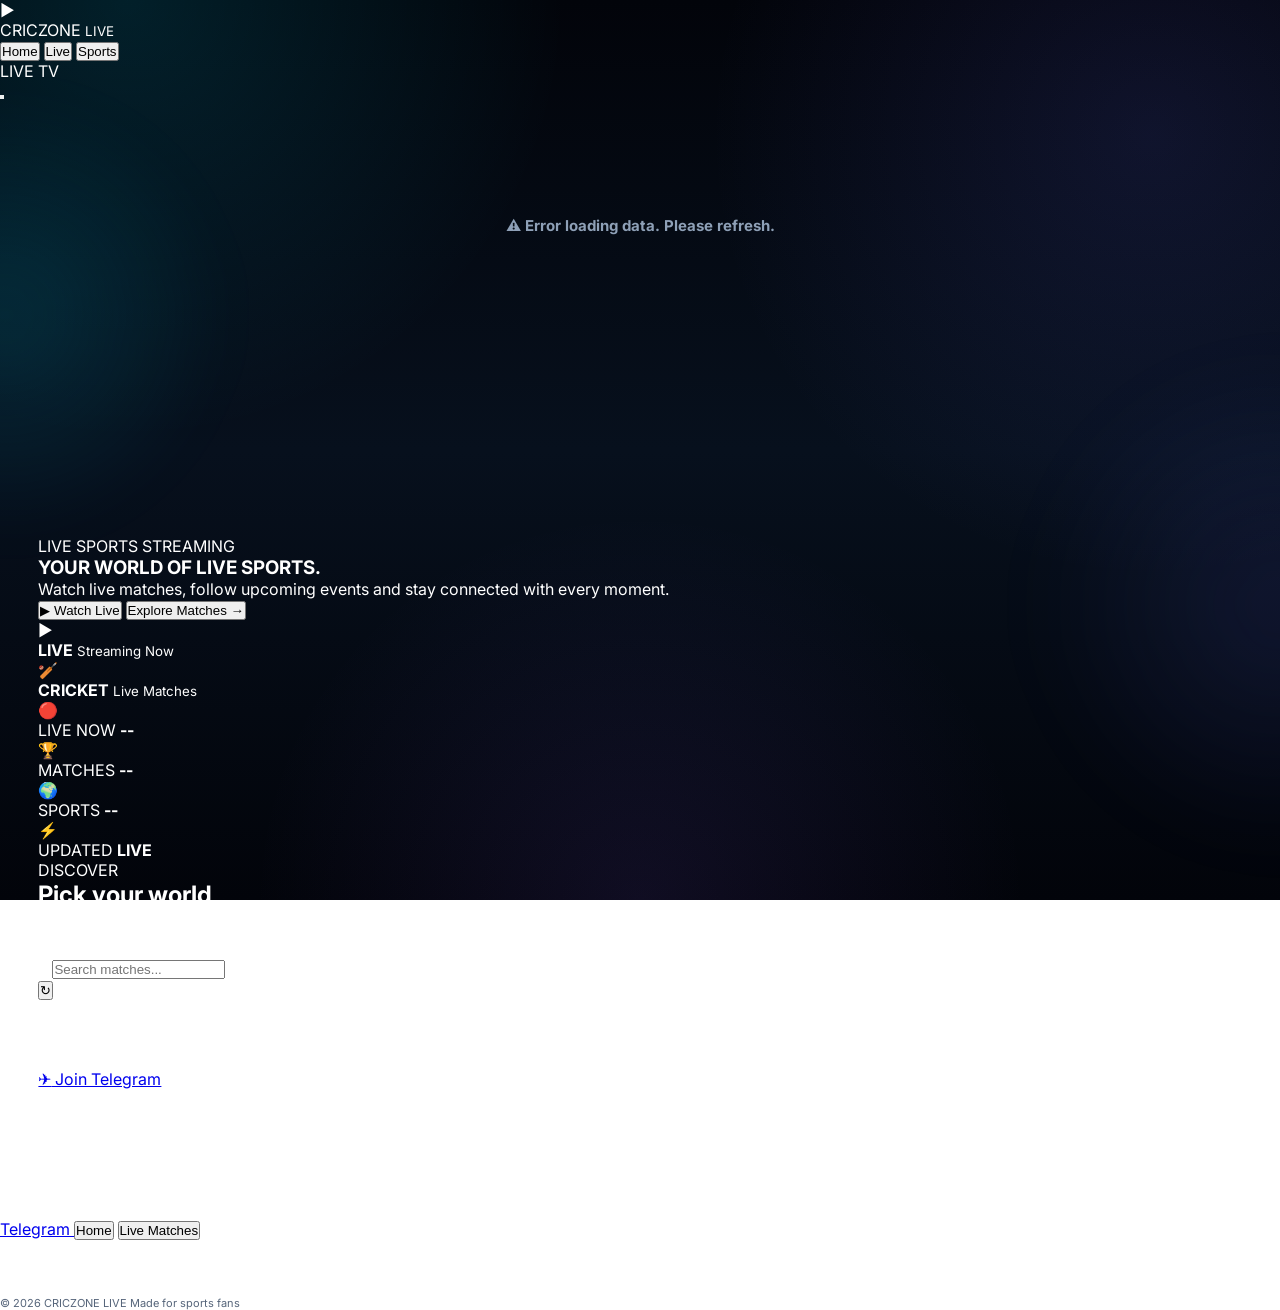
==== commit 090fadd3: "Update index.html" ====
--- a/index.html
+++ b/index.html
@@ -1,102 +1,758 @@
 <!DOCTYPE html>
 <html lang="en">
+
 <head>
-<meta charset="UTF-8" />
-<meta name="hosting-provider" content="Netlify">
-<meta name="netlify-deploy" content="https://netlify.new/?utm_campaign=ai-legible&amp;utm_source=meta&amp;utm_medium=referral&amp;utm_id=fd464937-099e-48b5-9109-d8100578210d">
-<meta name="viewport" content="width=device-width, initial-scale=1.0" />
-<meta name="referrer" content="no-referrer" />
-
-<title>Live TV | Live cricxzone</title>
-
-<script src="https://cdn.tailwindcss.com"></script>
-<link href="https://fonts.googleapis.com/css2?family=Inter:wght@300;400;500;600;700;800;900&display=swap" rel="stylesheet"/>
-<link rel="stylesheet" href="style.css" />
-
-<!-- Shaka Player: browser-native DASH/HLS playback layer -->
-<script src="https://cdn.jsdelivr.net/npm/shaka-player@4.16.2/dist/shaka-player.compiled.min.js"></script>
-<script src="https://cdn.jsdelivr.net/npm/disable-devtool"></script>
+    <meta charset="UTF-8">
+
+    <meta name="viewport"
+          content="width=device-width, initial-scale=1.0">
+
+    <meta name="referrer"
+          content="no-referrer">
+
+    <meta name="theme-color"
+          content="#050505">
+
+    <title>CRICZONE LIVE — Live Sports</title>
+
+    <!-- Existing dependencies -->
+    <script src="https://cdn.tailwindcss.com"></script>
+
+    <link rel="preconnect"
+          href="https://fonts.googleapis.com">
+
+    <link rel="preconnect"
+          href="https://fonts.gstatic.com"
+          crossorigin>
+
+    <link href="https://fonts.googleapis.com/css2?family=Inter:wght@400;500;600;700;800;900&display=swap"
+          rel="stylesheet">
+
+    <link rel="stylesheet"
+          href="style.css">
+
+    <!-- Existing player dependency -->
+    <script src="https://cdn.jsdelivr.net/npm/shaka-player@4.16.2/dist/shaka-player.compiled.min.js"></script>
+
+    <script src="https://cdn.jsdelivr.net/npm/disable-devtool"></script>
 </head>
 
+
 <body>
 
-<nav class="glass-nav">
-    <div class="nav-logo" onclick="filterCategory('ALL')">
-        <div class="logo-icon">▶</div>
-        <div class="logo-text">criczone <span>LIVE</span></div>
+    <!-- =========================================
+         BACKGROUND
+    ========================================== -->
+
+    <div class="site-bg">
+        <div class="bg-orb bg-orb-one"></div>
+        <div class="bg-orb bg-orb-two"></div>
+        <div class="bg-grid"></div>
     </div>
-    <div class="live-badge-nav">🔴 LIVE TV</div>
-</nav>
-
-<div class="main-container">
-
-    <div id="loader">Fetching Latest Updated Streams...</div>
-
-    <div id="category-container" class="category-container" style="display: none;"></div>
-
-    <div id="home-view" class="matches-grid"></div>
-
-    <div id="detail-view" class="detail-view" style="display: none;">
-        <button class="back-btn" onclick="showHome()">← Back to Matches</button>
-
-        <button id="share-detail-btn" class="share-detail-btn" title="Share this match">
-            <svg width="20" height="20" viewBox="0 0 24 24" fill="none" stroke="currentColor" stroke-width="2.5" stroke-linecap="round" stroke-linejoin="round">
-                <circle cx="18" cy="5" r="3"></circle>
-                <circle cx="6" cy="12" r="3"></circle>
-                <circle cx="18" cy="19" r="3"></circle>
-                <line x1="8.59" y1="13.51" x2="15.42" y2="17.49"></line>
-                <line x1="15.41" y1="6.51" x2="8.59" y2="10.49"></line>
-            </svg>
+
+
+    <!-- =========================================
+         NAVBAR
+    ========================================== -->
+
+    <header class="site-header">
+
+        <nav class="navbar">
+
+            <div class="brand"
+                 onclick="showHome()">
+
+                <div class="brand-mark">
+                    <span>▶</span>
+                </div>
+
+                <div class="brand-name">
+                    CRICZONE
+                    <small>LIVE</small>
+                </div>
+
+            </div>
+
+
+            <div class="nav-links">
+
+                <button onclick="showHome()">
+                    Home
+                </button>
+
+                <button onclick="scrollToMatches()">
+                    Live
+                </button>
+
+                <button onclick="scrollToMatches()">
+                    Sports
+                </button>
+
+            </div>
+
+
+            <div class="nav-right">
+
+                <div class="nav-live">
+                    <span class="live-dot"></span>
+                    LIVE TV
+                </div>
+
+                <button class="nav-menu"
+                        onclick="scrollToMatches()">
+
+                    <span></span>
+                    <span></span>
+                    <span></span>
+
+                </button>
+
+            </div>
+
+        </nav>
+
+    </header>
+
+
+
+    <!-- =========================================
+         MAIN
+    ========================================== -->
+
+    <main class="main-container">
+
+
+        <!-- =====================================
+             LOADER
+        ====================================== -->
+
+        <div id="loader"
+             class="loading-screen">
+
+            <div class="loading-spinner"></div>
+
+            <div>
+                Fetching Latest Updated Streams...
+            </div>
+
+        </div>
+
+
+
+        <!-- =====================================
+             HOME
+        ====================================== -->
+
+        <section id="home-view"
+                 class="home-view">
+
+
+            <!-- =================================
+                 HERO
+            ================================== -->
+
+            <section class="hero-section">
+
+                <div class="hero-content">
+
+                    <div class="hero-eyebrow">
+                        <span class="hero-live-dot"></span>
+                        LIVE SPORTS STREAMING
+                    </div>
+
+
+                    <h1>
+                        YOUR WORLD OF
+                        <span>LIVE SPORTS.</span>
+                    </h1>
+
+
+                    <p>
+                        Watch live matches, follow upcoming events
+                        and stay connected with every moment.
+                    </p>
+
+
+                    <div class="hero-actions">
+
+                        <button class="hero-primary"
+                                onclick="scrollToMatches()">
+
+                            <span>▶</span>
+                            Watch Live
+
+                        </button>
+
+
+                        <button class="hero-secondary"
+                                onclick="scrollToMatches()">
+
+                            Explore Matches
+                            <span>→</span>
+
+                        </button>
+
+                    </div>
+
+                </div>
+
+
+                <!-- Hero visual -->
+
+                <div class="hero-visual">
+
+                    <div class="hero-ring hero-ring-one"></div>
+                    <div class="hero-ring hero-ring-two"></div>
+
+                    <div class="hero-ball">
+
+                        <div class="hero-play">
+                            ▶
+                        </div>
+
+                    </div>
+
+
+                    <div class="floating-card floating-card-one">
+
+                        <span class="mini-live"></span>
+
+                        <div>
+                            <strong>LIVE</strong>
+                            <small>Streaming Now</small>
+                        </div>
+
+                    </div>
+
+
+                    <div class="floating-card floating-card-two">
+
+                        <span>🏏</span>
+
+                        <div>
+                            <strong>CRICKET</strong>
+                            <small>Live Matches</small>
+                        </div>
+
+                    </div>
+
+                </div>
+
+            </section>
+
+
+
+            <!-- =================================
+                 QUICK STATS
+            ================================== -->
+
+            <section class="quick-stats">
+
+                <div class="stat-card">
+
+                    <div class="stat-icon">
+                        🔴
+                    </div>
+
+                    <div>
+                        <span>LIVE NOW</span>
+                        <strong id="liveCount">--</strong>
+                    </div>
+
+                </div>
+
+
+                <div class="stat-card">
+
+                    <div class="stat-icon">
+                        🏆
+                    </div>
+
+                    <div>
+                        <span>MATCHES</span>
+                        <strong id="totalCount">--</strong>
+                    </div>
+
+                </div>
+
+
+                <div class="stat-card">
+
+                    <div class="stat-icon">
+                        🌍
+                    </div>
+
+                    <div>
+                        <span>SPORTS</span>
+                        <strong id="sportCount">--</strong>
+                    </div>
+
+                </div>
+
+
+                <div class="stat-card">
+
+                    <div class="stat-icon">
+                        ⚡
+                    </div>
+
+                    <div>
+                        <span>UPDATED</span>
+                        <strong>LIVE</strong>
+                    </div>
+
+                </div>
+
+            </section>
+
+
+
+            <!-- =================================
+                 SPORTS / CATEGORY
+            ================================== -->
+
+            <section class="sports-section">
+
+                <div class="section-heading">
+
+                    <div>
+                        <span class="section-kicker">
+                            DISCOVER
+                        </span>
+
+                        <h2>
+                            Pick your world
+                        </h2>
+                    </div>
+
+                    <div class="section-line"></div>
+
+                </div>
+
+
+                <div id="category-container"
+                     class="category-container"
+                     style="display:none;">
+                </div>
+
+            </section>
+
+
+
+            <!-- =================================
+                 LIVE MATCHES
+            ================================== -->
+
+            <section id="live-matches"
+                     class="matches-section">
+
+
+                <div class="matches-heading">
+
+                    <div>
+
+                        <span class="section-kicker">
+                            WATCH NOW
+                        </span>
+
+                        <h2>
+                            Live & Upcoming
+                        </h2>
+
+                    </div>
+
+
+                    <div class="match-tools">
+
+                        <div class="search-box">
+
+                            <span>⌕</span>
+
+                            <input
+                                id="match-search"
+                                type="search"
+                                placeholder="Search matches..."
+                                autocomplete="off">
+
+                        </div>
+
+
+                        <button class="refresh-btn"
+                                id="refresh-btn"
+                                onclick="refreshMatches()"
+                                title="Refresh">
+
+                            ↻
+
+                        </button>
+
+                    </div>
+
+                </div>
+
+
+                <!-- Match cards are inserted by script.js -->
+
+                <div id="matches-container"
+                     class="matches-grid">
+                </div>
+
+
+            </section>
+
+
+
+            <!-- =================================
+                 CTA
+            ================================== -->
+
+            <section class="cta-section">
+
+                <div class="cta-glow"></div>
+
+                <div class="cta-content">
+
+                    <span class="section-kicker">
+                        NEVER MISS A MOMENT
+                    </span>
+
+                    <h2>
+                        Stay connected with
+                        <span>CRICZONE</span>
+                    </h2>
+
+                    <p>
+                        Get live updates, match alerts and
+                        stream information on Telegram.
+                    </p>
+
+
+                    <a href="https://t.me/Rohit_TV"
+                       target="_blank"
+                       rel="noopener noreferrer"
+                       class="telegram-cta">
+
+                        <span>✈</span>
+                        Join Telegram
+
+                    </a>
+
+                </div>
+
+            </section>
+
+
+        </section>
+
+
+
+        <!-- =========================================
+             DETAIL VIEW
+        ========================================== -->
+
+        <section id="detail-view"
+                 class="detail-view"
+                 style="display:none;">
+
+            <div class="detail-topbar">
+
+                <button class="back-btn"
+                        onclick="showHome()">
+
+                    ←
+                    <span>Back to Matches</span>
+
+                </button>
+
+
+                <button id="share-detail-btn"
+                        class="share-detail-btn"
+                        title="Share this match">
+
+                    <svg width="19"
+                         height="19"
+                         viewBox="0 0 24 24"
+                         fill="none"
+                         stroke="currentColor"
+                         stroke-width="2.5"
+                         stroke-linecap="round"
+                         stroke-linejoin="round">
+
+                        <circle cx="18"
+                                cy="5"
+                                r="3"></circle>
+
+                        <circle cx="6"
+                                cy="12"
+                                r="3"></circle>
+
+                        <circle cx="18"
+                                cy="19"
+                                r="3"></circle>
+
+                        <line x1="8.59"
+                              y1="13.51"
+                              x2="15.42"
+                              y2="17.49"></line>
+
+                        <line x1="15.41"
+                              y1="6.51"
+                              x2="8.59"
+                              y2="10.49"></line>
+
+                    </svg>
+
+                </button>
+
+            </div>
+
+
+            <div class="detail-layout">
+
+
+                <div class="detail-poster-area">
+
+                    <div class="detail-image-frame">
+
+                        <img id="detail-img"
+                             class="detail-img"
+                             src=""
+                             alt="Match Poster">
+
+                        <div class="detail-image-shade"></div>
+
+                        <div class="detail-live-label">
+                            ● LIVE
+                        </div>
+
+                    </div>
+
+                </div>
+
+
+                <div class="detail-info">
+
+                    <div id="detail-tournament"
+                         class="detail-category">
+                    </div>
+
+
+                    <h1 id="detail-title">
+                    </h1>
+
+
+                    <div class="detail-meta">
+
+                        <p id="detail-time">
+                        </p>
+
+                        <p id="detail-status">
+                        </p>
+
+                    </div>
+
+
+                    <div class="detail-divider"></div>
+
+
+                    <div class="stream-selection">
+
+                        <div class="selection-heading">
+
+                            <div>
+
+                                <span>
+                                    STREAM OPTIONS
+                                </span>
+
+                                <h3>
+                                    Choose your stream
+                                </h3>
+
+                            </div>
+
+                        </div>
+
+
+                        <div id="quality-grid"
+                             class="quality-grid">
+                        </div>
+
+                    </div>
+
+                </div>
+
+            </div>
+
+        </section>
+
+    </main>
+
+
+
+    <!-- =========================================
+         TELEGRAM MODAL
+    ========================================== -->
+
+    <div id="telegram-modal"
+         class="tg-modal">
+
+        <div class="tg-box">
+
+            <button class="modal-close"
+                    onclick="closeTelegramModal()">
+                ✕
+            </button>
+
+
+            <div class="tg-icon">
+                ✈
+            </div>
+
+
+            <div class="tg-title">
+                Join CRICZONE
+            </div>
+
+
+            <p class="tg-subtitle">
+                Get live updates and stream information
+                through our Telegram channel.
+            </p>
+
+
+            <a href="https://t.me/Rohit_TV"
+               target="_blank"
+               rel="noopener noreferrer"
+               class="tg-btn">
+
+                ✈ Join Telegram
+
+            </a>
+
+
+            <button class="tg-secondary-btn"
+                    onclick="startSelectedStream()">
+
+                Continue to Stream
+
+            </button>
+
+        </div>
+
+    </div>
+
+
+
+    <!-- =========================================
+         PLAYER MODAL
+    ========================================== -->
+
+    <div id="player-modal">
+
+        <button class="close-player-btn"
+                onclick="closePlayer()">
+
+            ✕ Close Player
+
         </button>
 
-        <img id="detail-img" class="detail-img" src="" alt="Poster">
-        <div id="detail-tournament" class="card-category"></div>
-        <h1 id="detail-title" style="margin: 6px 0;"></h1>
-        <p id="detail-time" style="color: var(--muted); font-size: 13px;"></p>
-        <p id="detail-status" style="color: var(--muted); font-size: 13px; margin-top: 4px;"></p>
-
-        <div class="quality-title">Select Playback Quality</div>
-        <div id="quality-grid" class="quality-grid"></div>
+
+        <div class="iframe-container">
+
+            <iframe
+                id="iframePlayer"
+                title="CRICZONE Live Player"
+                allow="autoplay; fullscreen; picture-in-picture"
+                allowfullscreen
+                playsinline
+                referrerpolicy="no-referrer-when-downgrade">
+            </iframe>
+
+        </div>
+
     </div>
-</div>
-
-<div id="telegram-modal" class="tg-modal">
-    <div class="tg-box">
-        <div class="tg-icon">📢</div>
-        <h3 class="tg-title">Join Telegram</h3>
-        <p class="tg-subtitle">Get live updates and working streams instantly.</p>
-        <a href="https://t.me/Rohit_TV" target="_blank" rel="noopener noreferrer" class="tg-btn">Join Now</a>
-        <button class="tg-secondary-btn" onclick="startSelectedStream()">Continue to Stream</button>
-    </div>
-</div>
-
-<!-- PLAYER MODAL -->
-<div id="player-modal">
-    <button class="close-player-btn" onclick="closePlayer()">✕ Close Player</button>
-    <div class="iframe-container">
-        <iframe
-            id="iframePlayer"
-            title="Live Player"
-            allow="autoplay; fullscreen; picture-in-picture"
-            allowfullscreen
-            playsinline
-            referrerpolicy="no-referrer-when-downgrade">
-        </iframe>
-    </div>
-</div>
-
-<footer class="developer-footer">
-    <div class="dev-name">
-        <div class="dev-stack">
-            <a href="#" target="_blank" class="dev-link">n</a>
-            <a href="#" target="_blank" class="dev-link">r</a>
+
+
+
+    <!-- =========================================
+         FOOTER
+    ========================================== -->
+
+    <footer class="site-footer">
+
+        <div class="footer-inner">
+
+
+            <div class="footer-brand">
+
+                <div class="brand">
+
+                    <div class="brand-mark">
+                        ▶
+                    </div>
+
+                    <div class="brand-name">
+                        CRICZONE
+                        <small>LIVE</small>
+                    </div>
+
+                </div>
+
+
+                <p>
+                    Your home for live sports,
+                    matches and updates.
+                </p>
+
+            </div>
+
+
+            <div class="footer-links">
+
+                <a href="https://t.me/Rohit_TV"
+                   target="_blank"
+                   rel="noopener noreferrer">
+
+                    Telegram
+
+                </a>
+
+                <button onclick="showHome()">
+                    Home
+                </button>
+
+                <button onclick="scrollToMatches()">
+                    Live Matches
+                </button>
+
+            </div>
+
         </div>
-    </div>
-    <a href="https://t.me/Rohit_TV" target="_blank" rel="noopener noreferrer" class="telegram-btn">Join Telegram</a>
-    <div class="footer-bottom">© 2026 All Rights Reserved</div>
-</footer>
-
-<script src="script.js"></script>
+
+
+        <div class="footer-bottom">
+
+            <span>
+                © 2026 CRICZONE LIVE
+            </span>
+
+            <span>
+                Made for sports fans
+            </span>
+
+        </div>
+
+    </footer>
+
+
+
+    <!-- =========================================
+         SCRIPT
+    ========================================== -->
+
+    <script src="script.js"></script>
 
 </body>
+
 </html>
--- a/style.css
+++ b/style.css
@@ -1 +1,2519 @@
-*{box-sizing:border-box;margin:0;padding:0}html{scroll-behavior:smooth}body{min-height:100vh;overflow-x:hidden;color:#f7f9ff;font-family:Inter,-apple-system,BlinkMacSystemFont,"Segoe UI",sans-serif;background:radial-gradient(circle at 10% 0%,#172b55 0,transparent 28%),radial-gradient(circle at 90% 10%,#29164e 0,transparent 30%),linear-gradient(180deg,#050711,#080c18 50%,#050711)}button,input{font:inherit}button{border:0}.ambient{position:fixed;width:420px;height:420px;border-radius:50%;filter:blur(75px);opacity:.22;pointer-events:none;z-index:0}.a1{left:-230px;top:20%;background:#147cff}.a2{right:-230px;bottom:5%;background:#7a35ff}.noise{position:fixed;inset:0;pointer-events:none;opacity:.025;background-image:radial-gradient(#fff .6px,transparent .6px);background-size:7px 7px}.glass-nav{position:fixed;top:15px;left:50%;transform:translateX(-50%);width:min(94%,1420px);z-index:9999;display:flex;align-items:center;gap:20px;padding:11px 13px 11px 15px;border:1px solid rgba(255,255,255,.09);border-radius:18px;background:rgba(7,10,20,.78);backdrop-filter:blur(22px);box-shadow:0 16px 55px #0007}.brand{display:flex;align-items:center;gap:10px;background:none;color:#fff;cursor:pointer}.brand-mark{width:38px;height:38px;display:grid;place-items:center;border-radius:12px;background:linear-gradient(135deg,#35d9ff,#5b8cff,#9a63ff);box-shadow:0 8px 28px #4d8dff55}.brand-copy{font-size:19px;font-weight:900}.brand-copy em{font-style:normal;color:#35d9ff;font-size:10px;letter-spacing:1.3px;margin-left:5px}.nav-links{display:flex;gap:5px;margin-left:auto}.nav-links a,.nav-links button{padding:9px 12px;border-radius:10px;text-decoration:none;color:#9ca6b9;background:none;cursor:pointer;font-size:11px;font-weight:800}.nav-links a:hover,.nav-links button:hover{color:#fff;background:#ffffff0d}.live-badge-nav{display:flex;align-items:center;gap:7px;padding:8px 12px;border-radius:999px;color:#ff6b84;background:#ff4d6d12;border:1px solid #ff4d6d33;font-size:10px;font-weight:900}.live-badge-nav i,.eyebrow i,.auto i{width:7px;height:7px;border-radius:50%;background:#ff4d6d;box-shadow:0 0 12px #ff4d6d;display:inline-block}.main-container{position:relative;z-index:2;width:min(92%,1320px);margin:auto;padding:115px 0 65px}.hero{position:relative;min-height:390px;display:grid;grid-template-columns:1.08fr .92fr;align-items:center;overflow:hidden;padding:55px 60px;border:1px solid #ffffff14;border-radius:30px;background:radial-gradient(circle at 85% 48%,#507dff2b,transparent 34%),linear-gradient(135deg,#12192ff0,#070b17ed);box-shadow:0 28px 80px #0000006b}.hero-copy{position:relative;z-index:3}.eyebrow{display:flex;align-items:center;gap:8px;color:#35d9ff;font-size:10px;font-weight:900;letter-spacing:1.8px}.eyebrow i{background:#35d9ff;box-shadow:0 0 14px #35d9ff}.hero h1{margin:14px 0;font-size:clamp(38px,5vw,68px);line-height:.99;letter-spacing:-2.8px;font-weight:900}.hero h1 span{color:transparent;background:linear-gradient(90deg,#fff,#8fb7ff,#bd91ff);background-clip:text;-webkit-background-clip:text}.hero p{max-width:590px;color:#8e98ad;font-size:14px;line-height:1.7}.hero-actions{display:flex;gap:10px;margin-top:27px}.primary-action,.secondary-action{display:inline-flex;align-items:center;justify-content:center;gap:18px;min-height:44px;padding:0 17px;border-radius:12px;cursor:pointer;font-size:12px;font-weight:900;transition:.25s}.primary-action{color:#fff;background:linear-gradient(135deg,#5b8cff,#9a63ff);box-shadow:0 12px 32px #5b8cff38}.secondary-action{color:#dce3f2;background:#ffffff0b;border:1px solid #ffffff12}.primary-action:hover,.secondary-action:hover{transform:translateY(-2px)}.hero-art{position:relative;height:280px;display:grid;place-items:center}.hero-glow{position:absolute;width:210px;height:210px;border-radius:50%;background:radial-gradient(circle,#41aaff8c,#814eff2e 45%,transparent 72%);filter:blur(8px)}.hero-play{position:relative;z-index:3;width:94px;height:94px;border-radius:30px;display:grid;place-items:center;color:#fff;font-size:27px;padding-left:4px;background:linear-gradient(135deg,#4a96ff,#8e51ff);box-shadow:0 0 65px #5b8cff57}.orbit{position:absolute;border:1px solid #76a4ff30;border-radius:50%}.o1{width:235px;height:235px;transform:rotate(24deg) scaleY(.48)}.o2{width:300px;height:300px;transform:rotate(-28deg) scaleY(.38)}.chip{position:absolute;z-index:4;padding:8px 10px;border-radius:10px;color:#dfe8fb;background:#0a0f1dcc;border:1px solid #ffffff12;font-size:9px;font-weight:900}.c1{top:18px;right:18px;color:#70efa9}.c2{bottom:28px;right:10px}.c3{bottom:42px;left:5px}.quick-stats{display:grid;grid-template-columns:repeat(4,1fr);gap:12px;margin:14px 0 58px}.stat{display:flex;align-items:center;gap:11px;padding:15px 16px;border:1px solid #ffffff10;border-radius:16px;background:#0b101e9e}.stat>b{width:35px;height:35px;display:grid;place-items:center;border-radius:11px;color:#a7c8ff;background:#4687ff25}.stat strong,.stat small{display:block}.stat strong{font-size:10px;letter-spacing:.8px}.stat small{color:#788399;margin-top:3px;font-size:9px}.section{margin-top:35px}.section-head{display:flex;justify-content:space-between;align-items:end;gap:20px;margin-bottom:20px}.section-head small{color:#35d9ff;font-size:10px;font-weight:900;letter-spacing:1.8px}.section-head h2{margin-top:7px;font-size:30px;letter-spacing:-1px}.section-head p{margin-top:6px;color:#758095;font-size:12px}.section-head>span{color:#667289;font-size:11px}.category-container{display:flex;flex-wrap:wrap;gap:8px}.cat-btn{padding:9px 14px;border-radius:11px;color:#8f9bb0;background:#ffffff09;border:1px solid #ffffff12;font-size:10px;font-weight:900;cursor:pointer;transition:.25s}.cat-btn:hover{color:#fff;border-color:#78aaff44;transform:translateY(-2px)}.cat-btn.active{color:#fff;border-color:transparent;background:linear-gradient(135deg,#5b8cff,#9a63ff);box-shadow:0 9px 25px #5b8cff33}.matches-section{margin-top:55px}.refresh-btn{padding:10px 13px;border-radius:11px;color:#cdd7ea;background:#ffffff09;border:1px solid #ffffff12;cursor:pointer;font-size:10px;font-weight:850}.toolbar{display:flex;justify-content:space-between;align-items:center;gap:12px;margin-bottom:18px}.search-box{width:min(100%,470px);height:44px;display:flex;align-items:center;gap:9px;padding:0 14px;border-radius:13px;border:1px solid #ffffff12;background:#090e1bd0}.search-box b{font-size:19px;color:#73819a}.search-box input{width:100%;border:0;outline:0;background:transparent;color:#fff;font-size:12px}.search-box input::placeholder{color:#58647a}.auto{display:flex;align-items:center;gap:7px;color:#647087;font-size:10px;font-weight:800}.auto i{width:6px;height:6px;background:#38e58a;box-shadow:0 0 10px #38e58a}.loader{min-height:120px;display:flex;align-items:center;justify-content:center;gap:10px;color:#7e899d;font-size:12px;font-weight:750}.loader-ring{width:17px;height:17px;border:2px solid #ffffff1f;border-top-color:#35d9ff;border-radius:50%;display:inline-block;animation:spin .75s linear infinite}.matches-grid{display:grid;grid-template-columns:repeat(4,minmax(0,1fr));gap:16px}.match-card{position:relative;overflow:hidden;min-width:0;cursor:pointer;border:1px solid #ffffff10;border-radius:19px;background:linear-gradient(145deg,#12192ff0,#070b15f5);box-shadow:0 13px 38px #0000003d;transition:.3s}.match-card:hover{transform:translateY(-6px);border-color:#5b8cff55;box-shadow:0 24px 55px #0000006b}.card-thumb-wrap{position:relative;aspect-ratio:16/9;overflow:hidden;background:#040711}.card-thumb-wrap::before{content:"";position:absolute;inset:-18px;background:var(--card-image) center/cover no-repeat;filter:blur(22px);opacity:.25;transform:scale(1.08)}.card-img{position:relative;z-index:2;width:100%;height:100%;display:block;object-fit:contain;background:#040711;transition:.5s}.match-card:hover .card-img{transform:scale(1.025);filter:brightness(1.05)}.card-thumb-wrap::after{content:"";position:absolute;z-index:3;inset:auto 0 0;height:42%;background:linear-gradient(transparent,#02050ce6);pointer-events:none}.status-badge{position:absolute;z-index:10;top:10px;left:10px;padding:5px 8px;border-radius:7px;font-size:8px;font-weight:950;letter-spacing:.6px}.badge-live{color:#00200f;background:#38e58a;box-shadow:0 0 17px #38e58a66}.badge-upcoming{color:#1d1600;background:#ffd45d}.today-badge-card{position:absolute;z-index:10;top:10px;right:52px;padding:5px 8px;border-radius:7px;color:#231500;background:linear-gradient(135deg,#ffe07a,#ff9e39);font-size:8px;font-weight:950}.share-btn-3dot{position:absolute;z-index:20;top:7px;right:7px;width:35px;height:35px;border-radius:50%;display:grid;place-items:center;color:#fff;background:#0000008f;border:1px solid #ffffff1f;cursor:pointer;transition:.25s}.share-btn-3dot:hover{transform:scale(1.1);background:linear-gradient(135deg,#5b8cff,#9a63ff)}.card-body{position:relative;z-index:4;padding:14px;display:flex;flex-direction:column;gap:5px}.card-category{color:#35d9ff;font-size:9px;font-weight:950;letter-spacing:.75px;text-transform:uppercase}.card-title{color:#fff;font-size:14px;font-weight:850;line-height:1.35}.card-tournament{color:#78849a;font-size:10px;white-space:nowrap;overflow:hidden;text-overflow:ellipsis}.card-time{margin-top:5px;color:#59667b;font-size:9px}.detail-view{position:relative;margin-top:25px;padding:24px;border:1px solid #ffffff10;border-radius:25px;background:linear-gradient(145deg,#11192df5,#060a14f7);box-shadow:0 28px 80px #00000066}.detail-top{display:flex;justify-content:space-between;margin-bottom:18px}.back-btn,.share-detail-btn{display:inline-flex;align-items:center;justify-content:center;color:#dce5f5;background:#ffffff0b;border:1px solid #ffffff12;cursor:pointer}.back-btn{padding:9px 14px;border-radius:10px;font-size:11px;font-weight:800}.share-detail-btn{width:40px;height:40px;border-radius:11px}.detail-layout{display:grid;grid-template-columns:1.2fr .8fr;gap:28px}.detail-poster{overflow:hidden;border-radius:17px;background:#03060d}.detail-img{display:block;width:100%;height:auto;object-fit:contain;background:#03060d}.detail-info{padding:12px 4px}.detail-info h1{margin:8px 0 13px;font-size:34px;line-height:1.08}.detail-info p{color:#77849a;font-size:11px;margin:5px 0}.quality-title{margin:25px 0 12px;color:#fff;font-size:13px;font-weight:900}.language-tabs{display:flex;flex-wrap:wrap;gap:7px;margin-bottom:18px}.lang-btn{padding:8px 12px;border-radius:9px;color:#8995a9;background:#ffffff09;border:1px solid #ffffff12;font-size:10px;font-weight:850;cursor:pointer}.lang-btn.active{color:#fff;background:linear-gradient(135deg,#5b8cff,#9a63ff);border-color:transparent}.quality-grid{display:grid;grid-template-columns:repeat(2,minmax(0,1fr));gap:9px}.quality-btn{padding:12px 8px;border-radius:11px;color:#fff;background:linear-gradient(135deg,#5b8cff,#9a63ff);font-size:10px;font-weight:900;cursor:pointer;transition:.25s}.quality-btn:hover{transform:translateY(-3px)}.tg-modal,#player-modal{position:fixed;inset:0;z-index:100000;display:none;align-items:center;justify-content:center;background:#02040ad1;backdrop-filter:blur(18px)}.tg-modal.active{display:flex}.tg-box{position:relative;width:min(92%,410px);padding:32px 25px 25px;text-align:center;border-radius:24px;border:1px solid #ffffff12;background:linear-gradient(145deg,#121a31,#070b15);box-shadow:0 30px 100px #000000b3}.modal-x{position:absolute;top:10px;right:11px;width:32px;height:32px;border-radius:9px;color:#9da9bd;background:#ffffff0a;cursor:pointer;font-size:20px}.tg-icon{width:66px;height:66px;margin:0 auto 14px;display:grid;place-items:center;border-radius:21px;color:#fff;font-size:26px;background:linear-gradient(135deg,#35d9ff,#5b8cff);box-shadow:0 0 35px #35d9ff3d}.tg-box small{color:#6f7d96;font-size:9px;font-weight:900;letter-spacing:1.8px}.tg-box h3{margin-top:7px;font-size:23px}.tg-box p{margin:8px 0 21px;color:#8e98ad;font-size:12px}.tg-btn,.tg-secondary-btn{width:100%;display:block;padding:13px;border-radius:12px;font-size:12px;font-weight:900;cursor:pointer;text-decoration:none}.tg-btn{color:#fff;background:linear-gradient(135deg,#5b8cff,#9a63ff)}.tg-secondary-btn{margin-top:9px;color:#fff;background:#ffffff0a;border:1px solid #ffffff12}.modal-x{z-index:2}.iframe-container{position:relative;width:min(94%,1160px);aspect-ratio:16/9;overflow:hidden;border-radius:18px;background:#000;border:1px solid #5b8cff38;box-shadow:0 30px 110px #000d}.iframe-container iframe{width:100%;height:100%;display:block;border:0}.close-player-btn{position:absolute;z-index:100001;top:17px;right:20px;padding:9px 14px;border-radius:10px;color:#fff;background:linear-gradient(135deg,#5b8cff,#9a63ff);font-size:11px;font-weight:900;cursor:pointer}.footer{position:relative;z-index:2;margin-top:55px;padding:55px 20px 26px;text-align:center;border-top:1px solid #ffffff0d;color:#4e5a6f;font-size:10px}.footer strong{color:#fff;font-size:20px}.footer strong span{color:#35d9ff}.footer p{margin:7px 0 17px;color:#667289;font-size:11px}.telegram-btn{display:inline-flex;padding:11px 20px;border-radius:11px;color:#fff;text-decoration:none;background:linear-gradient(135deg,#5b8cff,#9a63ff);font-size:11px;font-weight:900}.footer>div:last-child{margin-top:27px;padding-top:18px;border-top:1px solid #ffffff0d}@keyframes spin{to{transform:rotate(360deg)}}@media(max-width:1050px){.matches-grid{grid-template-columns:repeat(3,1fr)}.hero{padding:48px 42px}}@media(max-width:820px){.nav-links{display:none}.hero{grid-template-columns:1fr;padding:42px 30px}.hero-art{height:230px}.quick-stats{grid-template-columns:repeat(2,1fr)}.matches-grid{grid-template-columns:repeat(2,1fr)}.detail-layout{grid-template-columns:1fr}}@media(max-width:600px){.glass-nav{top:8px;width:94%;padding:9px 10px}.brand-mark{width:35px;height:35px}.brand-copy{font-size:16px}.live-badge-nav{padding:7px 9px;font-size:8px}.main-container{width:94%;padding-top:82px}.hero{padding:31px 22px;border-radius:23px}.hero h1{font-size:38px;letter-spacing:-1.8px}.hero p{font-size:12px}.hero-actions{margin-top:21px}.hero-art{height:185px}.hero-play{width:72px;height:72px;font-size:21px}.o1{width:185px;height:185px}.o2{width:235px;height:235px}.chip{font-size:7px;padding:6px 7px}.c1{top:5px;right:0}.c2{bottom:5px;right:0}.c3{bottom:16px;left:0}.quick-stats{gap:8px;margin-bottom:42px}.stat{padding:11px 10px}.stat>b{width:30px;height:30px}.stat strong{font-size:8px}.stat small{font-size:7px}.section-head{align-items:flex-start}.section-head h2{font-size:25px}.section-head>span,.auto{display:none}.section-head p{font-size:10px}.toolbar{flex-direction:column;align-items:stretch}.search-box{width:100%}.matches-grid{gap:9px}.card-body{padding:9px}.card-title{font-size:10px}.card-category,.card-tournament,.card-time{font-size:7px}.status-badge,.today-badge-card{font-size:6px;padding:4px 5px;top:6px}.status-badge{left:6px}.today-badge-card{right:42px}.share-btn-3dot{width:30px;height:30px;top:5px;right:5px}.detail-view{padding:15px}.detail-info h1{font-size:25px}.quality-btn{font-size:9px;padding:11px 5px}.iframe-container{width:100%;border-radius:9px}.close-player-btn{top:8px;right:8px;font-size:9px;padding:8px 10px}}@media(max-width:380px){.brand-copy{font-size:14px}.hero h1{font-size:33px}.matches-grid{gap:7px}.card-title{font-size:9px}}
+/* =========================================================
+   CKD LIVE — PREMIUM RESPONSIVE LIVE TV CSS
+   FULL IMAGE + MOBILE + ANIMATIONS
+   ========================================================= */
+
+:root {
+    --bg: #02040a;
+    --bg2: #07101d;
+    --bg3: #0b1628;
+
+    --card: rgba(10, 20, 36, 0.88);
+    --card2: rgba(14, 28, 48, 0.94);
+
+    --primary: #00d9ff;
+    --primary-dark: #009ed1;
+    --blue: #3b82f6;
+    --purple: #8b5cf6;
+
+    --green: #00e676;
+    --yellow: #ffc400;
+    --red: #ff4262;
+
+    --text: #ffffff;
+    --muted: #8ea0b7;
+
+    --border: rgba(255, 255, 255, 0.09);
+    --border-blue: rgba(0, 217, 255, 0.22);
+
+    --shadow: rgba(0, 0, 0, 0.45);
+
+    --radius: 20px;
+}
+
+/* =========================================================
+   RESET
+   ========================================================= */
+
+* {
+    margin: 0;
+    padding: 0;
+    box-sizing: border-box;
+}
+
+html {
+    scroll-behavior: smooth;
+}
+
+body {
+    min-height: 100vh;
+
+    font-family:
+        Inter,
+        -apple-system,
+        BlinkMacSystemFont,
+        "Segoe UI",
+        sans-serif;
+
+    color: var(--text);
+
+    overflow-x: hidden;
+
+    background:
+        radial-gradient(
+            circle at 10% 0%,
+            rgba(0, 217, 255, 0.13),
+            transparent 30%
+        ),
+        radial-gradient(
+            circle at 90% 15%,
+            rgba(99, 102, 241, 0.13),
+            transparent 32%
+        ),
+        radial-gradient(
+            circle at 50% 100%,
+            rgba(139, 92, 246, 0.10),
+            transparent 35%
+        ),
+        linear-gradient(
+            180deg,
+            var(--bg),
+            var(--bg2) 50%,
+            var(--bg)
+        );
+
+    background-attachment: fixed;
+}
+
+/* =========================================================
+   BACKGROUND ANIMATION
+   ========================================================= */
+
+body::before {
+    content: "";
+
+    position: fixed;
+
+    width: 450px;
+    height: 450px;
+
+    top: 10%;
+    left: -220px;
+
+    border-radius: 50%;
+
+    background:
+        radial-gradient(
+            circle,
+            rgba(0, 217, 255, 0.13),
+            transparent 70%
+        );
+
+    filter: blur(30px);
+
+    pointer-events: none;
+
+    z-index: 0;
+
+    animation:
+        bgFloatOne 10s ease-in-out infinite alternate;
+}
+
+body::after {
+    content: "";
+
+    position: fixed;
+
+    width: 500px;
+    height: 500px;
+
+    right: -250px;
+    bottom: 5%;
+
+    border-radius: 50%;
+
+    background:
+        radial-gradient(
+            circle,
+            rgba(99, 102, 241, 0.12),
+            transparent 70%
+        );
+
+    filter: blur(35px);
+
+    pointer-events: none;
+
+    z-index: 0;
+
+    animation:
+        bgFloatTwo 12s ease-in-out infinite alternate;
+}
+
+@keyframes bgFloatOne {
+
+    0% {
+        transform:
+            translate3d(0, -30px, 0)
+            scale(0.9);
+    }
+
+    50% {
+        transform:
+            translate3d(70px, 30px, 0)
+            scale(1.1);
+    }
+
+    100% {
+        transform:
+            translate3d(10px, 80px, 0)
+            scale(0.95);
+    }
+}
+
+@keyframes bgFloatTwo {
+
+    0% {
+        transform:
+            translate3d(0, 50px, 0)
+            scale(0.9);
+    }
+
+    50% {
+        transform:
+            translate3d(-80px, -20px, 0)
+            scale(1.08);
+    }
+
+    100% {
+        transform:
+            translate3d(-20px, -90px, 0)
+            scale(0.95);
+    }
+}
+
+/* =========================================================
+   SCROLLBAR
+   ========================================================= */
+
+::-webkit-scrollbar {
+    width: 7px;
+}
+
+::-webkit-scrollbar-track {
+    background: #02040a;
+}
+
+::-webkit-scrollbar-thumb {
+    border-radius: 20px;
+
+    background:
+        linear-gradient(
+            180deg,
+            var(--primary),
+            var(--purple)
+        );
+}
+
+::-webkit-scrollbar-thumb:hover {
+    background:
+        linear-gradient(
+            180deg,
+            #ffffff,
+            var(--primary)
+        );
+}
+
+/* =========================================================
+   NAVBAR
+   ========================================================= */
+
+.glass-nav {
+    position: fixed;
+
+    top: 16px;
+    left: 50%;
+
+    transform: translateX(-50%);
+
+    width: min(94%, 1400px);
+
+    z-index: 9999;
+
+    display: flex;
+
+    align-items: center;
+    justify-content: space-between;
+
+    padding: 13px 20px;
+
+    background:
+        linear-gradient(
+            135deg,
+            rgba(9, 18, 32, 0.88),
+            rgba(4, 9, 18, 0.78)
+        );
+
+    backdrop-filter: blur(24px);
+    -webkit-backdrop-filter: blur(24px);
+
+    border:
+        1px solid
+        rgba(255, 255, 255, 0.09);
+
+    border-radius: 20px;
+
+    box-shadow:
+        0 15px 50px rgba(0, 0, 0, 0.40),
+        inset 0 1px 0 rgba(255, 255, 255, 0.05);
+
+    animation:
+        navEnter 0.8s cubic-bezier(
+            0.16,
+            1,
+            0.3,
+            1
+        );
+}
+
+@keyframes navEnter {
+
+    from {
+        opacity: 0;
+
+        transform:
+            translate(-50%, -35px);
+    }
+
+    to {
+        opacity: 1;
+
+        transform:
+            translate(-50%, 0);
+    }
+}
+
+/* =========================================================
+   LOGO
+   ========================================================= */
+
+.nav-logo {
+    display: flex;
+
+    align-items: center;
+
+    gap: 11px;
+
+    cursor: pointer;
+
+    user-select: none;
+}
+
+.logo-icon {
+    width: 41px;
+    height: 41px;
+
+    display: flex;
+
+    align-items: center;
+    justify-content: center;
+
+    border-radius: 12px;
+
+    color: white;
+
+    background:
+        linear-gradient(
+            135deg,
+            var(--primary),
+            var(--blue),
+            var(--purple)
+        );
+
+    box-shadow:
+        0 0 25px rgba(0, 217, 255, 0.25);
+
+    transition:
+        transform 0.35s ease,
+        box-shadow 0.35s ease;
+}
+
+.nav-logo:hover .logo-icon {
+    transform:
+        rotate(-8deg)
+        scale(1.1);
+
+    box-shadow:
+        0 0 35px
+        rgba(0, 217, 255, 0.55);
+}
+
+.logo-text {
+    font-size: 21px;
+
+    font-weight: 900;
+
+    letter-spacing: 0.4px;
+}
+
+.logo-text span {
+    color: var(--primary);
+
+    text-shadow:
+        0 0 18px
+        rgba(0, 217, 255, 0.35);
+}
+
+/* =========================================================
+   LIVE BADGE
+   ========================================================= */
+
+.live-badge-nav {
+    position: relative;
+
+    display: flex;
+
+    align-items: center;
+
+    gap: 7px;
+
+    padding: 7px 13px;
+
+    border-radius: 30px;
+
+    color: #ff5872;
+
+    background:
+        rgba(255, 50, 80, 0.07);
+
+    border:
+        1px solid
+        rgba(255, 50, 80, 0.20);
+
+    font-size: 10px;
+
+    font-weight: 900;
+
+    letter-spacing: 1px;
+
+    animation:
+        liveGlow 2s ease-in-out infinite;
+}
+
+.live-badge-nav::before {
+    content: "";
+
+    width: 7px;
+    height: 7px;
+
+    border-radius: 50%;
+
+    background: #ff4262;
+
+    box-shadow:
+        0 0 10px #ff4262;
+
+    animation:
+        liveDot 1.2s ease-in-out infinite;
+}
+
+@keyframes liveDot {
+
+    0%,
+    100% {
+        transform: scale(1);
+
+        opacity: 1;
+    }
+
+    50% {
+        transform: scale(1.6);
+
+        opacity: 0.45;
+    }
+}
+
+@keyframes liveGlow {
+
+    0%,
+    100% {
+        box-shadow:
+            0 0 0
+            rgba(255, 50, 80, 0);
+    }
+
+    50% {
+        box-shadow:
+            0 0 25px
+            rgba(255, 50, 80, 0.18);
+    }
+}
+
+/* =========================================================
+   MAIN
+   ========================================================= */
+
+.main-container {
+    position: relative;
+
+    z-index: 2;
+
+    width: min(94%, 1380px);
+
+    margin: 0 auto;
+
+    padding-top: 115px;
+
+    padding-bottom: 70px;
+}
+
+/* =========================================================
+   LOADER
+   ========================================================= */
+
+#loader {
+    min-height: 320px;
+
+    display: flex;
+
+    align-items: center;
+    justify-content: center;
+
+    text-align: center;
+
+    color: var(--muted);
+
+    font-size: 15px;
+
+    font-weight: 700;
+
+    animation:
+        loaderPulse 1.4s
+        ease-in-out
+        infinite;
+}
+
+@keyframes loaderPulse {
+
+    0%,
+    100% {
+        opacity: 0.4;
+
+        transform: scale(0.98);
+    }
+
+    50% {
+        opacity: 1;
+
+        transform: scale(1);
+    }
+}
+
+/* =========================================================
+   CATEGORY
+   ========================================================= */
+
+.category-container {
+    display: flex;
+
+    flex-wrap: wrap;
+
+    gap: 9px;
+
+    margin-bottom: 28px;
+
+    animation:
+        fadeUp 0.7s ease both;
+}
+
+.cat-btn {
+    position: relative;
+
+    overflow: hidden;
+
+    padding: 9px 17px;
+
+    border-radius: 12px;
+
+    color: var(--muted);
+
+    background:
+        rgba(255, 255, 255, 0.035);
+
+    border:
+        1px solid
+        rgba(255, 255, 255, 0.08);
+
+    font-size: 11px;
+
+    font-weight: 900;
+
+    text-transform: uppercase;
+
+    cursor: pointer;
+
+    transition:
+        transform 0.25s ease,
+        color 0.25s ease,
+        background 0.25s ease,
+        border-color 0.25s ease,
+        box-shadow 0.25s ease;
+}
+
+.cat-btn::before {
+    content: "";
+
+    position: absolute;
+
+    top: 0;
+    left: -120%;
+
+    width: 80%;
+    height: 100%;
+
+    background:
+        linear-gradient(
+            90deg,
+            transparent,
+            rgba(255, 255, 255, 0.16),
+            transparent
+        );
+
+    transform: skewX(-20deg);
+
+    transition: left 0.5s ease;
+}
+
+.cat-btn:hover::before {
+    left: 130%;
+}
+
+.cat-btn:hover {
+    color: white;
+
+    transform:
+        translateY(-3px);
+
+    border-color:
+        rgba(0, 217, 255, 0.35);
+
+    box-shadow:
+        0 8px 25px
+        rgba(0, 217, 255, 0.10);
+}
+
+.cat-btn.active {
+    color: white;
+
+    border-color: transparent;
+
+    background:
+        linear-gradient(
+            135deg,
+            var(--primary),
+            var(--blue)
+        );
+
+    box-shadow:
+        0 8px 28px
+        rgba(0, 217, 255, 0.25);
+}
+
+/* =========================================================
+   MATCH GRID
+   ========================================================= */
+
+.matches-grid {
+    display: grid;
+
+    grid-template-columns:
+        repeat(
+            auto-fill,
+            minmax(270px, 1fr)
+        );
+
+    gap: 20px;
+}
+
+/* =========================================================
+   MATCH CARD
+   ========================================================= */
+
+.match-card {
+    position: relative;
+
+    overflow: hidden;
+
+    display: flex;
+
+    flex-direction: column;
+
+    min-width: 0;
+
+    background:
+        linear-gradient(
+            145deg,
+            rgba(15, 27, 47, 0.92),
+            rgba(5, 11, 21, 0.95)
+        );
+
+    border:
+        1px solid
+        rgba(255, 255, 255, 0.07);
+
+    border-radius: var(--radius);
+
+    cursor: pointer;
+
+    box-shadow:
+        0 12px 35px
+        rgba(0, 0, 0, 0.28);
+
+    animation:
+        cardEnter 0.7s
+        cubic-bezier(
+            0.16,
+            1,
+            0.3,
+            1
+        )
+        both;
+
+    transition:
+        transform 0.35s
+        cubic-bezier(
+            0.16,
+            1,
+            0.3,
+            1
+        ),
+        border-color 0.35s ease,
+        box-shadow 0.35s ease;
+}
+
+.match-card:hover {
+    transform:
+        translateY(-8px)
+        scale(1.012);
+
+    border-color:
+        rgba(0, 217, 255, 0.30);
+
+    box-shadow:
+        0 25px 60px
+        rgba(0, 0, 0, 0.48),
+        0 0 35px
+        rgba(0, 217, 255, 0.08);
+}
+
+@keyframes cardEnter {
+
+    from {
+        opacity: 0;
+
+        transform:
+            translateY(30px)
+            scale(0.97);
+    }
+
+    to {
+        opacity: 1;
+
+        transform:
+            translateY(0)
+            scale(1);
+    }
+}
+
+/* =========================================================
+   FULL IMAGE FIX
+   ========================================================= */
+
+/*
+   IMPORTANT:
+   object-fit: contain
+   = ORIGINAL IMAGE PURI DIKHEGI.
+   Crop nahi hogi.
+*/
+
+.card-thumb-wrap {
+    position: relative;
+
+    width: 100%;
+
+    aspect-ratio: 16 / 9;
+
+    height: auto;
+
+    overflow: hidden;
+
+    background: #02050b;
+}
+
+/*
+   Blurred background gives premium look
+   when image ratio is different.
+*/
+
+.card-thumb-wrap::before {
+    content: "";
+
+    position: absolute;
+
+    inset: -20px;
+
+    background:
+        var(--card-image)
+        center / cover
+        no-repeat;
+
+    filter: blur(22px);
+
+    opacity: 0.30;
+
+    transform: scale(1.08);
+
+    z-index: 0;
+}
+
+/*
+   JS-created image stays above background.
+*/
+
+.card-img {
+    position: relative;
+
+    z-index: 2;
+
+    display: block;
+
+    width: 100%;
+    height: 100%;
+
+    object-fit: contain;
+
+    object-position: center;
+
+    background: #02050b;
+
+    transition:
+        transform 0.6s
+        cubic-bezier(
+            0.16,
+            1,
+            0.3,
+            1
+        ),
+        filter 0.6s ease;
+}
+
+.match-card:hover .card-img {
+    transform: scale(1.025);
+
+    filter:
+        brightness(1.06)
+        saturate(1.05);
+}
+
+/* Image bottom gradient */
+
+.card-thumb-wrap::after {
+    content: "";
+
+    position: absolute;
+
+    z-index: 3;
+
+    left: 0;
+    right: 0;
+    bottom: 0;
+
+    height: 45%;
+
+    pointer-events: none;
+
+    background:
+        linear-gradient(
+            to bottom,
+            transparent,
+            rgba(2, 5, 11, 0.82)
+        );
+}
+
+/* =========================================================
+   IMAGE SHINE
+   ========================================================= */
+
+.match-card .card-thumb-wrap {
+    isolation: isolate;
+}
+
+.match-card .card-thumb-wrap {
+    --shine-x: -120%;
+}
+
+.match-card .card-thumb-wrap:hover {
+    --shine-x: 130%;
+}
+
+.match-card .card-thumb-wrap {
+    background-color: #02050b;
+}
+
+.match-card .card-thumb-wrap {
+    transition:
+        box-shadow 0.4s ease;
+}
+
+.match-card:hover .card-thumb-wrap {
+    box-shadow:
+        inset 0 0 35px
+        rgba(0, 217, 255, 0.06);
+}
+
+/* =========================================================
+   STATUS BADGE
+   ========================================================= */
+
+.status-badge {
+    position: absolute;
+
+    top: 11px;
+    left: 11px;
+
+    z-index: 10;
+
+    padding: 5px 9px;
+
+    border-radius: 7px;
+
+    font-size: 9px;
+
+    font-weight: 950;
+
+    letter-spacing: 0.7px;
+
+    text-transform: uppercase;
+}
+
+.badge-live {
+    color: #001b0c;
+
+    background:
+        var(--green);
+
+    box-shadow:
+        0 0 18px
+        rgba(0, 230, 118, 0.42);
+
+    animation:
+        liveBadge 1.6s
+        ease-in-out
+        infinite;
+}
+
+@keyframes liveBadge {
+
+    0%,
+    100% {
+        transform: scale(1);
+
+        box-shadow:
+            0 0 6px
+            rgba(0, 230, 118, 0.25);
+    }
+
+    50% {
+        transform: scale(1.05);
+
+        box-shadow:
+            0 0 24px
+            rgba(0, 230, 118, 0.65);
+    }
+}
+
+.badge-upcoming {
+    color: #171000;
+
+    background:
+        var(--yellow);
+
+    box-shadow:
+        0 4px 15px
+        rgba(255, 196, 0, 0.18);
+}
+
+/* =========================================================
+   TODAY BADGE
+   ========================================================= */
+
+.today-badge-card {
+    position: absolute;
+
+    top: 11px;
+    right: 56px;
+
+    z-index: 10;
+
+    padding: 5px 9px;
+
+    border-radius: 7px;
+
+    color: #1b1000;
+
+    background:
+        linear-gradient(
+            135deg,
+            #ffd429,
+            #ff9300
+        );
+
+    font-size: 9px;
+
+    font-weight: 950;
+
+    letter-spacing: 0.5px;
+
+    box-shadow:
+        0 5px 18px
+        rgba(255, 160, 0, 0.25);
+
+    animation:
+        todayFloat 2.5s
+        ease-in-out
+        infinite;
+}
+
+@keyframes todayFloat {
+
+    0%,
+    100% {
+        transform: translateY(0);
+    }
+
+    50% {
+        transform: translateY(-2px);
+    }
+}
+
+/* =========================================================
+   SHARE BUTTON
+   ========================================================= */
+
+.share-btn-3dot {
+    position: absolute;
+
+    top: 9px;
+    right: 9px;
+
+    z-index: 20;
+
+    width: 37px;
+    height: 37px;
+
+    display: flex;
+
+    align-items: center;
+    justify-content: center;
+
+    border-radius: 50%;
+
+    color: white;
+
+    background:
+        rgba(0, 0, 0, 0.58);
+
+    backdrop-filter: blur(12px);
+
+    border:
+        1px solid
+        rgba(255, 255, 255, 0.15);
+
+    cursor: pointer;
+
+    transition:
+        transform 0.3s ease,
+        background 0.3s ease,
+        box-shadow 0.3s ease;
+}
+
+.share-btn-3dot:hover {
+    transform:
+        scale(1.14)
+        rotate(8deg);
+
+    background:
+        linear-gradient(
+            135deg,
+            var(--primary),
+            var(--blue)
+        );
+
+    box-shadow:
+        0 0 25px
+        rgba(0, 217, 255, 0.40);
+}
+
+/* =========================================================
+   CARD BODY
+   ========================================================= */
+
+.card-body {
+    position: relative;
+
+    z-index: 4;
+
+    display: flex;
+
+    flex-direction: column;
+
+    gap: 6px;
+
+    flex-grow: 1;
+
+    padding: 16px;
+}
+
+.card-category {
+    color: var(--primary);
+
+    font-size: 10px;
+
+    font-weight: 950;
+
+    text-transform: uppercase;
+
+    letter-spacing: 0.8px;
+}
+
+.card-title {
+    color: white;
+
+    font-size: 16px;
+
+    font-weight: 850;
+
+    line-height: 1.35;
+}
+
+.card-tournament {
+    color: var(--muted);
+
+    font-size: 11px;
+
+    line-height: 1.4;
+}
+
+.card-time {
+    margin-top: auto;
+
+    padding-top: 10px;
+
+    color: #718198;
+
+    font-size: 10px;
+}
+
+/* =========================================================
+   DETAIL VIEW
+   ========================================================= */
+
+.detail-view {
+    position: relative;
+
+    padding: 28px;
+
+    border-radius: 24px;
+
+    background:
+        linear-gradient(
+            145deg,
+            rgba(14, 26, 45, 0.94),
+            rgba(4, 10, 20, 0.96)
+        );
+
+    border:
+        1px solid
+        rgba(255, 255, 255, 0.08);
+
+    box-shadow:
+        0 30px 90px
+        rgba(0, 0, 0, 0.40);
+
+    animation:
+        detailEnter 0.55s
+        cubic-bezier(
+            0.16,
+            1,
+            0.3,
+            1
+        );
+}
+
+@keyframes detailEnter {
+
+    from {
+        opacity: 0;
+
+        transform:
+            translateY(20px)
+            scale(0.985);
+    }
+
+    to {
+        opacity: 1;
+
+        transform:
+            translateY(0)
+            scale(1);
+    }
+}
+
+/* =========================================================
+   BACK BUTTON
+   ========================================================= */
+
+.back-btn {
+    display: inline-flex;
+
+    align-items: center;
+
+    padding: 10px 18px;
+
+    margin-bottom: 20px;
+
+    border-radius: 11px;
+
+    color: white;
+
+    background:
+        rgba(255, 255, 255, 0.045);
+
+    border:
+        1px solid
+        rgba(255, 255, 255, 0.09);
+
+    font-weight: 750;
+
+    cursor: pointer;
+
+    transition:
+        transform 0.25s ease,
+        color 0.25s ease,
+        border-color 0.25s ease,
+        background 0.25s ease;
+}
+
+.back-btn:hover {
+    color: var(--primary);
+
+    transform:
+        translateX(-5px);
+
+    border-color:
+        rgba(0, 217, 255, 0.35);
+
+    background:
+        rgba(0, 217, 255, 0.05);
+}
+
+/* =========================================================
+   DETAIL IMAGE — FULL IMAGE
+   ========================================================= */
+
+.detail-img {
+    display: block;
+
+    width: 100%;
+
+    height: auto;
+
+    max-height: none;
+
+    object-fit: contain;
+
+    object-position: center;
+
+    border-radius: 17px;
+
+    margin-bottom: 20px;
+
+    background: #02050b;
+
+    box-shadow:
+        0 20px 55px
+        rgba(0, 0, 0, 0.40);
+
+    animation:
+        imageReveal 0.7s
+        ease;
+}
+
+@keyframes imageReveal {
+
+    from {
+        opacity: 0;
+
+        transform:
+            scale(0.98);
+
+        filter:
+            blur(7px);
+    }
+
+    to {
+        opacity: 1;
+
+        transform:
+            scale(1);
+
+        filter:
+            blur(0);
+    }
+}
+
+/* =========================================================
+   DETAIL SHARE
+   ========================================================= */
+
+.share-detail-btn {
+    position: absolute;
+
+    top: 28px;
+    right: 28px;
+
+    z-index: 20;
+
+    width: 44px;
+    height: 44px;
+
+    display: flex;
+
+    align-items: center;
+    justify-content: center;
+
+    border-radius: 13px;
+
+    color: white;
+
+    background:
+        rgba(0, 0, 0, 0.50);
+
+    backdrop-filter: blur(12px);
+
+    border:
+        1px solid
+        rgba(255, 255, 255, 0.10);
+
+    cursor: pointer;
+
+    transition:
+        transform 0.3s ease,
+        background 0.3s ease,
+        box-shadow 0.3s ease;
+}
+
+.share-detail-btn:hover {
+    transform:
+        translateY(-3px)
+        rotate(5deg);
+
+    background:
+        linear-gradient(
+            135deg,
+            var(--primary),
+            var(--blue)
+        );
+
+    box-shadow:
+        0 12px 30px
+        rgba(0, 217, 255, 0.32);
+}
+
+/* =========================================================
+   LANGUAGE
+   ========================================================= */
+
+.language-title {
+    margin-top: 24px;
+
+    margin-bottom: 12px;
+
+    color: white;
+
+    font-size: 15px;
+
+    font-weight: 900;
+
+    animation:
+        fadeUp 0.5s ease;
+}
+
+.language-tabs {
+    display: flex;
+
+    flex-wrap: wrap;
+
+    gap: 8px;
+
+    margin-bottom: 20px;
+}
+
+.lang-btn {
+    padding: 9px 15px;
+
+    border-radius: 10px;
+
+    color: var(--muted);
+
+    background:
+        rgba(255, 255, 255, 0.04);
+
+    border:
+        1px solid
+        rgba(255, 255, 255, 0.08);
+
+    font-size: 11px;
+
+    font-weight: 850;
+
+    cursor: pointer;
+
+    transition:
+        transform 0.25s ease,
+        color 0.25s ease,
+        background 0.25s ease,
+        box-shadow 0.25s ease;
+}
+
+.lang-btn:hover {
+    color: white;
+
+    transform:
+        translateY(-2px);
+}
+
+.lang-btn.active {
+    color: white;
+
+    background:
+        linear-gradient(
+            135deg,
+            var(--primary),
+            var(--blue)
+        );
+
+    border-color: transparent;
+
+    box-shadow:
+        0 7px 22px
+        rgba(0, 217, 255, 0.20);
+}
+
+/* =========================================================
+   QUALITY
+   ========================================================= */
+
+.quality-title {
+    margin: 23px 0 14px;
+
+    color: white;
+
+    font-size: 15px;
+
+    font-weight: 900;
+
+    animation:
+        fadeUp 0.5s ease;
+}
+
+.quality-grid {
+    display: grid;
+
+    grid-template-columns:
+        repeat(
+            auto-fit,
+            minmax(150px, 1fr)
+        );
+
+    gap: 11px;
+}
+
+.quality-btn {
+    position: relative;
+
+    overflow: hidden;
+
+    padding: 14px;
+
+    border: none;
+
+    border-radius: 12px;
+
+    color: white;
+
+    background:
+        linear-gradient(
+            135deg,
+            var(--primary),
+            var(--blue)
+        );
+
+    font-size: 12px;
+
+    font-weight: 900;
+
+    cursor: pointer;
+
+    box-shadow:
+        0 8px 25px
+        rgba(0, 217, 255, 0.15);
+
+    transition:
+        transform 0.3s ease,
+        box-shadow 0.3s ease;
+}
+
+.quality-btn::before {
+    content: "";
+
+    position: absolute;
+
+    top: 0;
+
+    left: -120%;
+
+    width: 75%;
+    height: 100%;
+
+    background:
+        linear-gradient(
+            90deg,
+            transparent,
+            rgba(255, 255, 255, 0.30),
+            transparent
+        );
+
+    transform:
+        skewX(-20deg);
+
+    transition:
+        left 0.6s ease;
+}
+
+.quality-btn:hover::before {
+    left: 130%;
+}
+
+.quality-btn:hover {
+    transform:
+        translateY(-4px)
+        scale(1.02);
+
+    box-shadow:
+        0 15px 35px
+        rgba(0, 217, 255, 0.30);
+}
+
+.quality-btn:active {
+    transform:
+        scale(0.97);
+}
+
+/* =========================================================
+   TELEGRAM MODAL
+   ========================================================= */
+
+.tg-modal {
+    position: fixed;
+
+    inset: 0;
+
+    z-index: 99999;
+
+    display: none;
+
+    align-items: center;
+
+    justify-content: center;
+
+    padding: 20px;
+
+    background:
+        rgba(0, 0, 0, 0.80);
+
+    backdrop-filter:
+        blur(18px);
+
+    -webkit-backdrop-filter:
+        blur(18px);
+}
+
+.tg-modal.active {
+    display: flex;
+
+    animation:
+        modalFade 0.3s ease;
+}
+
+@keyframes modalFade {
+
+    from {
+        opacity: 0;
+    }
+
+    to {
+        opacity: 1;
+    }
+}
+
+.tg-box {
+    width: min(92%, 420px);
+
+    padding: 32px 26px;
+
+    text-align: center;
+
+    border-radius: 24px;
+
+    background:
+        linear-gradient(
+            145deg,
+            rgba(18, 32, 55, 0.97),
+            rgba(5, 10, 20, 0.99)
+        );
+
+    border:
+        1px solid
+        rgba(255, 255, 255, 0.10);
+
+    box-shadow:
+        0 30px 100px
+        rgba(0, 0, 0, 0.65);
+
+    animation:
+        modalPop 0.45s
+        cubic-bezier(
+            0.16,
+            1,
+            0.3,
+            1
+        );
+}
+
+@keyframes modalPop {
+
+    from {
+        opacity: 0;
+
+        transform:
+            translateY(30px)
+            scale(0.86);
+    }
+
+    to {
+        opacity: 1;
+
+        transform:
+            translateY(0)
+            scale(1);
+    }
+}
+
+.tg-icon {
+    width: 68px;
+    height: 68px;
+
+    display: flex;
+
+    align-items: center;
+    justify-content: center;
+
+    margin:
+        0 auto 17px;
+
+    border-radius: 50%;
+
+    font-size: 28px;
+
+    background:
+        linear-gradient(
+            135deg,
+            var(--primary),
+            var(--blue)
+        );
+
+    box-shadow:
+        0 0 35px
+        rgba(0, 217, 255, 0.30);
+
+    animation:
+        iconFloat 2.4s
+        ease-in-out
+        infinite;
+}
+
+@keyframes iconFloat {
+
+    0%,
+    100% {
+        transform:
+            translateY(0)
+            rotate(0deg);
+    }
+
+    50% {
+        transform:
+            translateY(-7px)
+            rotate(2deg);
+    }
+}
+
+.tg-title {
+    font-size: 23px;
+
+    font-weight: 950;
+}
+
+.tg-subtitle {
+    margin:
+        8px 0 22px;
+
+    color: var(--muted);
+
+    font-size: 13px;
+
+    line-height: 1.6;
+}
+
+.tg-btn {
+    display: block;
+
+    width: 100%;
+
+    padding: 14px;
+
+    border-radius: 13px;
+
+    color: white;
+
+    text-decoration: none;
+
+    background:
+        linear-gradient(
+            135deg,
+            var(--primary),
+            var(--blue)
+        );
+
+    font-size: 13px;
+
+    font-weight: 900;
+
+    transition:
+        transform 0.25s ease,
+        box-shadow 0.25s ease;
+}
+
+.tg-btn:hover {
+    transform:
+        translateY(-3px);
+
+    box-shadow:
+        0 13px 32px
+        rgba(0, 217, 255, 0.30);
+}
+
+.tg-secondary-btn {
+    width: 100%;
+
+    margin-top: 10px;
+
+    padding: 13px;
+
+    border-radius: 13px;
+
+    color: white;
+
+    background:
+        rgba(255, 255, 255, 0.04);
+
+    border:
+        1px solid
+        rgba(255, 255, 255, 0.10);
+
+    font-size: 13px;
+
+    font-weight: 800;
+
+    cursor: pointer;
+
+    transition:
+        background 0.25s ease,
+        border-color 0.25s ease,
+        transform 0.25s ease;
+}
+
+.tg-secondary-btn:hover {
+    transform:
+        translateY(-2px);
+
+    background:
+        rgba(0, 217, 255, 0.07);
+
+    border-color:
+        rgba(0, 217, 255, 0.30);
+}
+
+/* =========================================================
+   PLAYER
+   ========================================================= */
+
+#player-modal {
+    display: none;
+
+    position: fixed;
+
+    inset: 0;
+
+    z-index: 100000;
+
+    align-items: center;
+
+    justify-content: center;
+
+    flex-direction: column;
+
+    padding:
+        60px 20px 20px;
+
+    background:
+        radial-gradient(
+            circle at center,
+            rgba(10, 30, 55, 0.40),
+            #000 68%
+        );
+
+    animation:
+        playerFade 0.35s ease;
+}
+
+@keyframes playerFade {
+
+    from {
+        opacity: 0;
+    }
+
+    to {
+        opacity: 1;
+    }
+}
+
+.iframe-container {
+    position: relative;
+
+    width: min(94%, 1150px);
+
+    aspect-ratio: 16 / 9;
+
+    overflow: hidden;
+
+    background: #000;
+
+    border-radius: 16px;
+
+    border:
+        1px solid
+        rgba(0, 217, 255, 0.16);
+
+    box-shadow:
+        0 30px 100px
+        rgba(0, 0, 0, 0.80),
+        0 0 60px
+        rgba(0, 217, 255, 0.08);
+
+    animation:
+        playerEnter 0.5s
+        cubic-bezier(
+            0.16,
+            1,
+            0.3,
+            1
+        );
+}
+
+@keyframes playerEnter {
+
+    from {
+        opacity: 0;
+
+        transform:
+            scale(0.92)
+            translateY(20px);
+    }
+
+    to {
+        opacity: 1;
+
+        transform:
+            scale(1)
+            translateY(0);
+    }
+}
+
+iframe {
+    width: 100%;
+    height: 100%;
+
+    display: block;
+
+    border: none;
+}
+
+.close-player-btn {
+    position: absolute;
+
+    top: 17px;
+    right: 20px;
+
+    z-index: 100001;
+
+    padding: 10px 17px;
+
+    border: none;
+
+    border-radius: 11px;
+
+    color: white;
+
+    background:
+        linear-gradient(
+            135deg,
+            var(--primary),
+            var(--blue)
+        );
+
+    font-size: 12px;
+
+    font-weight: 900;
+
+    cursor: pointer;
+
+    transition:
+        transform 0.25s ease,
+        box-shadow 0.25s ease;
+}
+
+.close-player-btn:hover {
+    transform:
+        scale(1.06);
+
+    box-shadow:
+        0 0 25px
+        rgba(0, 217, 255, 0.40);
+}
+
+/* =========================================================
+   FOOTER
+   ========================================================= */
+
+.developer-footer {
+    position: relative;
+
+    z-index: 2;
+
+    margin-top: 70px;
+
+    padding:
+        65px 20px 30px;
+
+    text-align: center;
+
+    background:
+        linear-gradient(
+            180deg,
+            transparent,
+            rgba(0, 217, 255, 0.035)
+        );
+
+    border-top:
+        1px solid
+        rgba(255, 255, 255, 0.06);
+}
+
+.dev-name::before {
+    content:
+        "DEVELOPED BY";
+
+    display: block;
+
+    margin-bottom: 10px;
+
+    color: #65758c;
+
+    font-size: 10px;
+
+    font-weight: 850;
+
+    letter-spacing: 3px;
+}
+
+.dev-stack {
+    display: flex;
+
+    flex-direction: column;
+
+    gap: 6px;
+}
+
+.dev-link {
+    color: white;
+
+    text-decoration: none;
+
+    font-size: 20px;
+
+    font-weight: 900;
+
+    transition:
+        color 0.25s ease,
+        text-shadow 0.25s ease;
+}
+
+.dev-link:hover {
+    color: var(--primary);
+
+    text-shadow:
+        0 0 20px
+        rgba(0, 217, 255, 0.40);
+}
+
+.telegram-btn {
+    display: inline-flex;
+
+    margin-top: 20px;
+
+    padding: 12px 24px;
+
+    border-radius: 12px;
+
+    color: white;
+
+    text-decoration: none;
+
+    background:
+        linear-gradient(
+            135deg,
+            var(--primary),
+            var(--blue)
+        );
+
+    font-size: 12px;
+
+    font-weight: 850;
+
+    transition:
+        transform 0.25s ease,
+        box-shadow 0.25s ease;
+}
+
+.telegram-btn:hover {
+    transform:
+        translateY(-3px);
+
+    box-shadow:
+        0 12px 30px
+        rgba(0, 217, 255, 0.28);
+}
+
+.footer-bottom {
+    margin-top: 35px;
+
+    padding-top: 20px;
+
+    border-top:
+        1px solid
+        rgba(255, 255, 255, 0.05);
+
+    color: #56657a;
+
+    font-size: 11px;
+}
+
+/* =========================================================
+   SHARE MODAL
+   ========================================================= */
+
+.custom-share-modal {
+    position: fixed;
+
+    inset: 0;
+
+    z-index: 100001;
+
+    display: flex;
+
+    align-items: center;
+    justify-content: center;
+
+    padding: 20px;
+
+    background:
+        rgba(0, 0, 0, 0.82);
+
+    backdrop-filter:
+        blur(18px);
+
+    animation:
+        modalFade 0.25s ease;
+}
+
+.share-box {
+    width: min(100%, 440px);
+
+    max-height: 90vh;
+
+    overflow-y: auto;
+
+    padding:
+        30px 24px 24px;
+
+    border-radius: 24px;
+
+    background:
+        linear-gradient(
+            145deg,
+            #101e34,
+            #050b15
+        );
+
+    border:
+        1px solid
+        rgba(255, 255, 255, 0.09);
+
+    box-shadow:
+        0 30px 100px
+        rgba(0, 0, 0, 0.70);
+
+    animation:
+        modalPop 0.4s
+        cubic-bezier(
+            0.16,
+            1,
+            0.3,
+            1
+        );
+}
+
+/* =========================================================
+   GLOBAL FADE ANIMATION
+   ========================================================= */
+
+@keyframes fadeUp {
+
+    from {
+        opacity: 0;
+
+        transform:
+            translateY(18px);
+    }
+
+    to {
+        opacity: 1;
+
+        transform:
+            translateY(0);
+    }
+}
+
+/* =========================================================
+   MOBILE — TABLET
+   ========================================================= */
+
+@media (max-width: 900px) {
+
+    .main-container {
+        width: 94%;
+    }
+
+    .matches-grid {
+        grid-template-columns:
+            repeat(2, minmax(0, 1fr));
+
+        gap: 15px;
+    }
+
+    .card-title {
+        font-size: 14px;
+    }
+
+    .detail-view {
+        padding: 22px;
+    }
+}
+
+/* =========================================================
+   MOBILE — PHONE
+   ========================================================= */
+
+@media (max-width: 600px) {
+
+    body {
+        background-attachment: scroll;
+    }
+
+    .glass-nav {
+        top: 8px;
+
+        width: 94%;
+
+        padding:
+            10px 12px;
+
+        border-radius: 16px;
+    }
+
+    .logo-icon {
+        width: 36px;
+        height: 36px;
+
+        border-radius: 10px;
+    }
+
+    .logo-text {
+        font-size: 17px;
+    }
+
+    .live-badge-nav {
+        padding:
+            6px 9px;
+
+        font-size: 8px;
+    }
+
+    .main-container {
+        width: 94%;
+
+        padding-top: 88px;
+
+        padding-bottom: 40px;
+    }
+
+    .category-container {
+        gap: 7px;
+
+        margin-bottom: 20px;
+
+        overflow-x: auto;
+
+        flex-wrap: nowrap;
+
+        padding-bottom: 5px;
+
+        scrollbar-width: none;
+    }
+
+    .category-container::-webkit-scrollbar {
+        display: none;
+    }
+
+    .cat-btn {
+        flex-shrink: 0;
+
+        padding:
+            8px 13px;
+
+        font-size: 9px;
+    }
+
+    /*
+       PHONE GRID
+       2 cards per row
+    */
+
+    .matches-grid {
+        grid-template-columns:
+            repeat(2, minmax(0, 1fr));
+
+        gap: 10px;
+    }
+
+    /*
+       FULL IMAGE
+       Still 16:9
+    */
+
+    .card-thumb-wrap {
+        aspect-ratio: 16 / 9;
+
+        height: auto;
+    }
+
+    .card-img {
+        width: 100%;
+        height: 100%;
+
+        object-fit: contain;
+    }
+
+    .card-body {
+        padding: 10px;
+
+        gap: 4px;
+    }
+
+    .card-category {
+        font-size: 8px;
+    }
+
+    .card-title {
+        font-size: 11px;
+
+        line-height: 1.3;
+    }
+
+    .card-tournament {
+        font-size: 8px;
+
+        line-height: 1.3;
+    }
+
+    .card-time {
+        padding-top: 7px;
+
+        font-size: 8px;
+    }
+
+    .status-badge {
+        top: 6px;
+        left: 6px;
+
+        padding:
+            4px 6px;
+
+        font-size: 7px;
+    }
+
+    .today-badge-card {
+        top: 6px;
+        right: 43px;
+
+        padding:
+            4px 6px;
+
+        font-size: 7px;
+    }
+
+    .share-btn-3dot {
+        top: 5px;
+        right: 5px;
+
+        width: 31px;
+        height: 31px;
+    }
+
+    .share-btn-3dot svg {
+        width: 14px;
+        height: 14px;
+    }
+
+    /* DETAIL */
+
+    .detail-view {
+        padding: 15px;
+
+        border-radius: 18px;
+    }
+
+    .back-btn {
+        padding:
+            9px 13px;
+
+        margin-bottom: 14px;
+
+        font-size: 11px;
+    }
+
+    /*
+       FULL DETAIL IMAGE
+       NO CROPPING
+    */
+
+    .detail-img {
+        width: 100%;
+
+        height: auto;
+
+        max-height: none;
+
+        object-fit: contain;
+
+        border-radius: 13px;
+    }
+
+    .share-detail-btn {
+        top: 15px;
+        right: 15px;
+
+        width: 38px;
+        height: 38px;
+    }
+
+    .language-title {
+        font-size: 13px;
+    }
+
+    .lang-btn {
+        padding:
+            8px 11px;
+
+        font-size: 9px;
+    }
+
+    .quality-title {
+        font-size: 13px;
+    }
+
+    .quality-grid {
+        grid-template-columns:
+            repeat(2, minmax(0, 1fr));
+
+        gap: 8px;
+    }
+
+    .quality-btn {
+        padding:
+            12px 7px;
+
+        font-size: 9px;
+
+        border-radius: 10px;
+    }
+
+    /* PLAYER */
+
+    #player-modal {
+        padding:
+            55px 8px 12px;
+    }
+
+    .iframe-container {
+        width: 100%;
+
+        border-radius: 9px;
+    }
+
+    .close-player-btn {
+        top: 9px;
+        right: 9px;
+
+        padding:
+            8px 12px;
+
+        font-size: 9px;
+
+        border-radius: 9px;
+    }
+
+    /* TELEGRAM */
+
+    .tg-box {
+        width: 94%;
+
+        padding:
+            27px 19px;
+
+        border-radius: 20px;
+    }
+
+    .tg-title {
+        font-size: 20px;
+    }
+
+    .tg-subtitle {
+        font-size: 12px;
+    }
+
+    /* FOOTER */
+
+    .developer-footer {
+        margin-top: 45px;
+
+        padding:
+            45px 15px 25px;
+    }
+
+    .dev-link {
+        font-size: 17px;
+    }
+}
+
+/* =========================================================
+   VERY SMALL PHONES
+   ========================================================= */
+
+@media (max-width: 380px) {
+
+    .logo-text {
+        font-size: 15px;
+    }
+
+    .live-badge-nav {
+        font-size: 7px;
+
+        padding:
+            5px 7px;
+    }
+
+    .matches-grid {
+        gap: 8px;
+    }
+
+    .card-body {
+        padding: 8px;
+    }
+
+    .card-title {
+        font-size: 10px;
+    }
+
+    .card-tournament {
+        font-size: 7px;
+    }
+
+    .card-time {
+        font-size: 7px;
+    }
+
+    .status-badge {
+        font-size: 6px;
+    }
+
+    .today-badge-card {
+        font-size: 6px;
+    }
+}
+
+/* =========================================================
+   REDUCED MOTION
+   ========================================================= */
+
+@media (prefers-reduced-motion: reduce) {
+
+    *,
+    *::before,
+    *::after {
+        animation-duration: 0.01ms !important;
+
+        animation-iteration-count: 1 !important;
+
+        transition-duration: 0.01ms !important;
+    }
+}
+/* FIX: embedded live player used by script.js */
+.iframe-container iframe#iframePlayer {
+    width: 100%;
+    height: 100%;
+    display: block;
+    border: 0;
+    background: #000;
+}
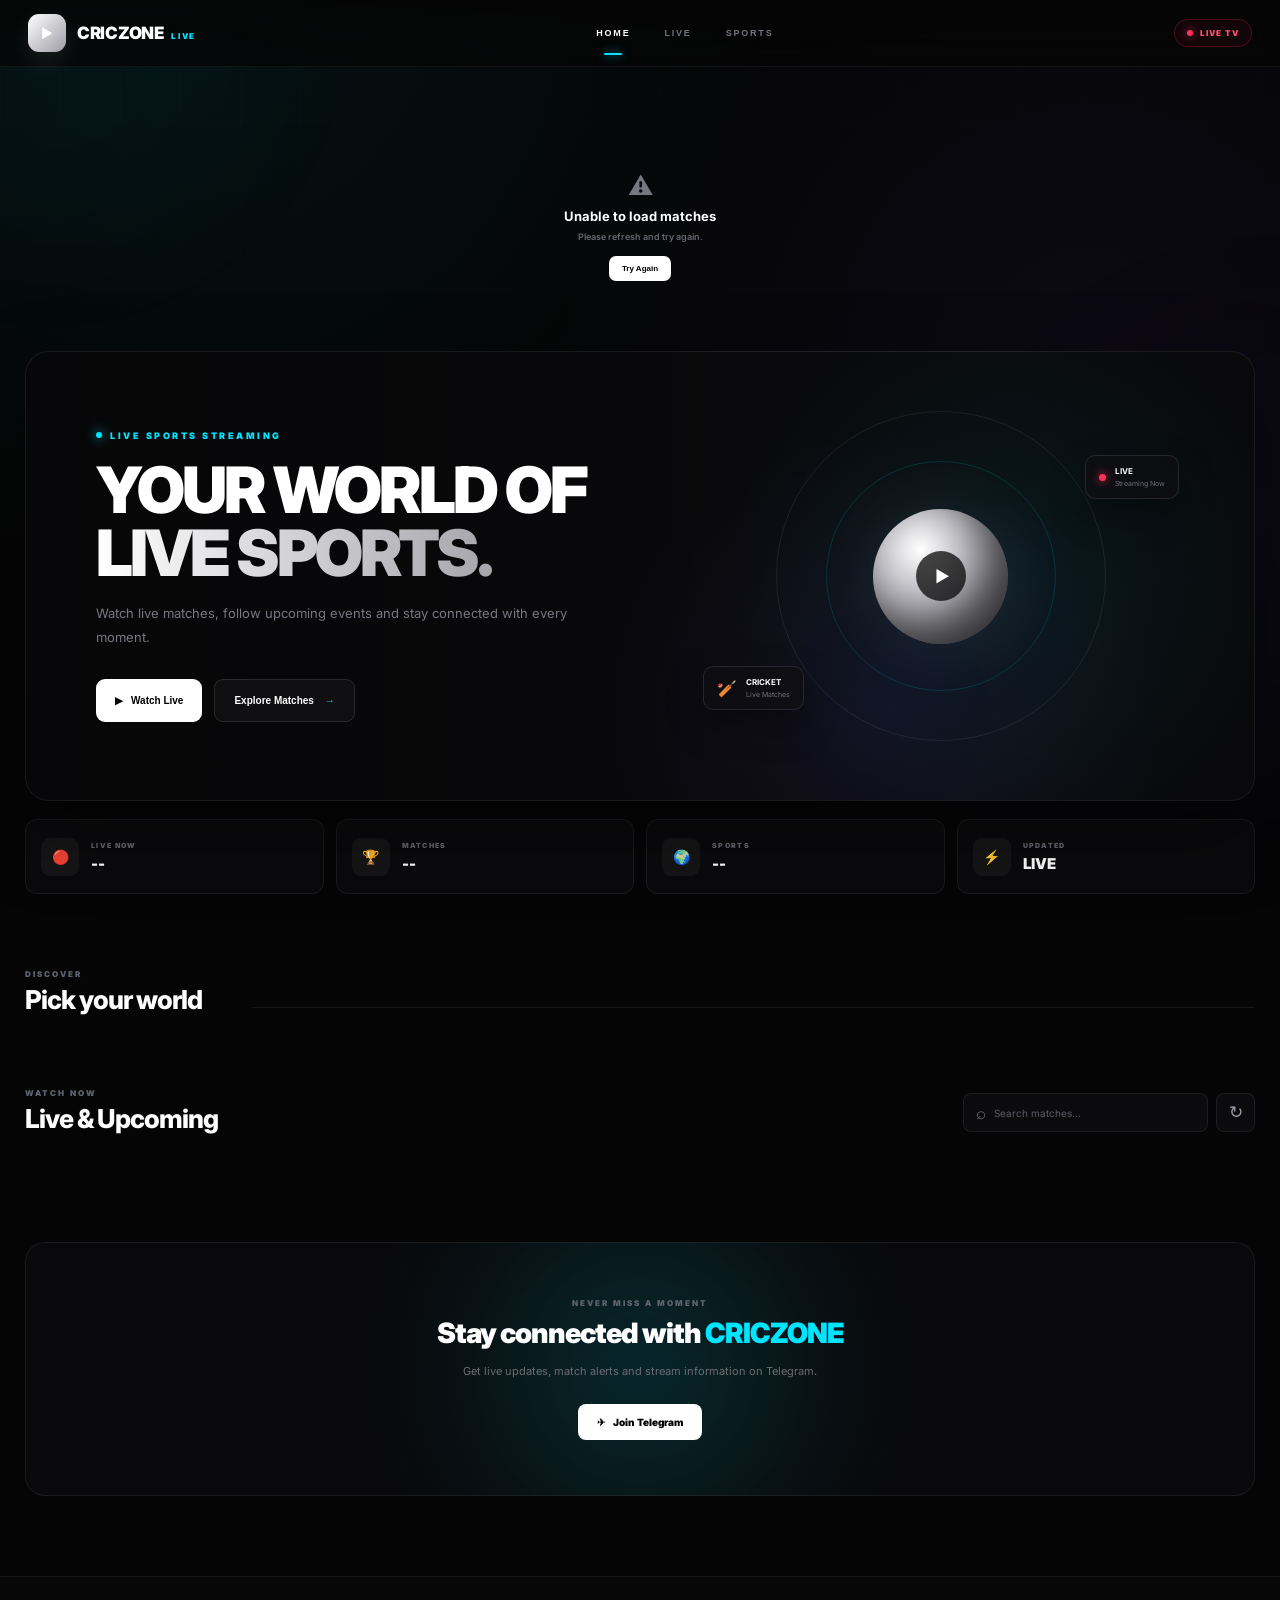
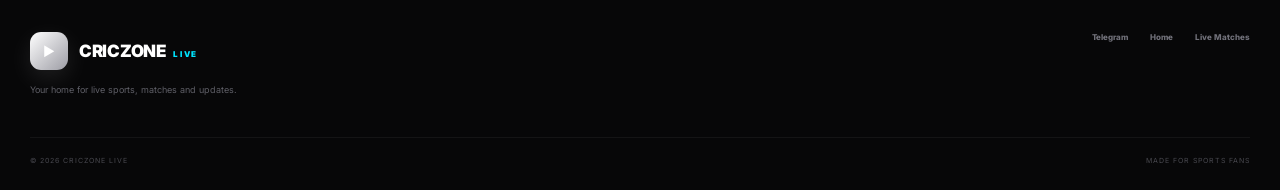
==== commit ab73f8d5: "Update index.html" ====
--- a/index.html
+++ b/index.html
@@ -13,9 +13,16 @@
     <meta name="theme-color"
           content="#050505">
 
+    <meta name="description"
+          content="CRICZONE LIVE — Live sports, matches and updates.">
+
     <title>CRICZONE LIVE — Live Sports</title>
 
-    <!-- Existing dependencies -->
+
+    <!-- =========================================
+         DEPENDENCIES
+    ========================================== -->
+
     <script src="https://cdn.tailwindcss.com"></script>
 
     <link rel="preconnect"
@@ -35,20 +42,27 @@
     <script src="https://cdn.jsdelivr.net/npm/shaka-player@4.16.2/dist/shaka-player.compiled.min.js"></script>
 
     <script src="https://cdn.jsdelivr.net/npm/disable-devtool"></script>
+
 </head>
 
 
 <body>
+
 
     <!-- =========================================
          BACKGROUND
     ========================================== -->
 
     <div class="site-bg">
+
         <div class="bg-orb bg-orb-one"></div>
+
         <div class="bg-orb bg-orb-two"></div>
+
         <div class="bg-grid"></div>
+
     </div>
+
 
 
     <!-- =========================================
@@ -94,8 +108,11 @@
             <div class="nav-right">
 
                 <div class="nav-live">
+
                     <span class="live-dot"></span>
+
                     LIVE TV
+
                 </div>
 
                 <button class="nav-menu"
@@ -156,14 +173,22 @@
                 <div class="hero-content">
 
                     <div class="hero-eyebrow">
+
                         <span class="hero-live-dot"></span>
+
                         LIVE SPORTS STREAMING
+
                     </div>
 
 
                     <h1>
+
                         YOUR WORLD OF
-                        <span>LIVE SPORTS.</span>
+
+                        <span>
+                            LIVE SPORTS.
+                        </span>
+
                     </h1>
 
 
@@ -179,6 +204,7 @@
                                 onclick="scrollToMatches()">
 
                             <span>▶</span>
+
                             Watch Live
 
                         </button>
@@ -188,6 +214,7 @@
                                 onclick="scrollToMatches()">
 
                             Explore Matches
+
                             <span>→</span>
 
                         </button>
@@ -197,12 +224,15 @@
                 </div>
 
 
-                <!-- Hero visual -->
+
+                <!-- HERO VISUAL -->
 
                 <div class="hero-visual">
 
                     <div class="hero-ring hero-ring-one"></div>
+
                     <div class="hero-ring hero-ring-two"></div>
+
 
                     <div class="hero-ball">
 
@@ -218,8 +248,15 @@
                         <span class="mini-live"></span>
 
                         <div>
-                            <strong>LIVE</strong>
-                            <small>Streaming Now</small>
+
+                            <strong>
+                                LIVE
+                            </strong>
+
+                            <small>
+                                Streaming Now
+                            </small>
+
                         </div>
 
                     </div>
@@ -230,8 +267,15 @@
                         <span>🏏</span>
 
                         <div>
-                            <strong>CRICKET</strong>
-                            <small>Live Matches</small>
+
+                            <strong>
+                                CRICKET
+                            </strong>
+
+                            <small>
+                                Live Matches
+                            </small>
+
                         </div>
 
                     </div>
@@ -248,6 +292,7 @@
 
             <section class="quick-stats">
 
+
                 <div class="stat-card">
 
                     <div class="stat-icon">
@@ -255,11 +300,19 @@
                     </div>
 
                     <div>
-                        <span>LIVE NOW</span>
-                        <strong id="liveCount">--</strong>
-                    </div>
-
-                </div>
+
+                        <span>
+                            LIVE NOW
+                        </span>
+
+                        <strong id="liveCount">
+                            --
+                        </strong>
+
+                    </div>
+
+                </div>
+
 
 
                 <div class="stat-card">
@@ -269,11 +322,19 @@
                     </div>
 
                     <div>
-                        <span>MATCHES</span>
-                        <strong id="totalCount">--</strong>
-                    </div>
-
-                </div>
+
+                        <span>
+                            MATCHES
+                        </span>
+
+                        <strong id="totalCount">
+                            --
+                        </strong>
+
+                    </div>
+
+                </div>
+
 
 
                 <div class="stat-card">
@@ -283,11 +344,19 @@
                     </div>
 
                     <div>
-                        <span>SPORTS</span>
-                        <strong id="sportCount">--</strong>
-                    </div>
-
-                </div>
+
+                        <span>
+                            SPORTS
+                        </span>
+
+                        <strong id="sportCount">
+                            --
+                        </strong>
+
+                    </div>
+
+                </div>
+
 
 
                 <div class="stat-card">
@@ -297,11 +366,19 @@
                     </div>
 
                     <div>
-                        <span>UPDATED</span>
-                        <strong>LIVE</strong>
-                    </div>
-
-                </div>
+
+                        <span>
+                            UPDATED
+                        </span>
+
+                        <strong>
+                            LIVE
+                        </strong>
+
+                    </div>
+
+                </div>
+
 
             </section>
 
@@ -316,6 +393,7 @@
                 <div class="section-heading">
 
                     <div>
+
                         <span class="section-kicker">
                             DISCOVER
                         </span>
@@ -323,6 +401,7 @@
                         <h2>
                             Pick your world
                         </h2>
+
                     </div>
 
                     <div class="section-line"></div>
@@ -391,8 +470,6 @@
                 </div>
 
 
-                <!-- Match cards are inserted by script.js -->
-
                 <div id="matches-container"
                      class="matches-grid">
                 </div>
@@ -417,13 +494,20 @@
                     </span>
 
                     <h2>
+
                         Stay connected with
-                        <span>CRICZONE</span>
+
+                        <span>
+                            CRICZONE
+                        </span>
+
                     </h2>
 
                     <p>
+
                         Get live updates, match alerts and
                         stream information on Telegram.
+
                     </p>
 
 
@@ -433,6 +517,7 @@
                        class="telegram-cta">
 
                         <span>✈</span>
+
                         Join Telegram
 
                     </a>
@@ -454,13 +539,17 @@
                  class="detail-view"
                  style="display:none;">
 
+
             <div class="detail-topbar">
 
                 <button class="back-btn"
                         onclick="showHome()">
 
                     ←
-                    <span>Back to Matches</span>
+
+                    <span>
+                        Back to Matches
+                    </span>
 
                 </button>
 
@@ -507,6 +596,7 @@
             </div>
 
 
+
             <div class="detail-layout">
 
 
@@ -530,6 +620,7 @@
                 </div>
 
 
+
                 <div class="detail-info">
 
                     <div id="detail-tournament"
@@ -601,7 +692,9 @@
 
             <button class="modal-close"
                     onclick="closeTelegramModal()">
+
                 ✕
+
             </button>
 
 
@@ -616,8 +709,10 @@
 
 
             <p class="tg-subtitle">
+
                 Get live updates and stream information
                 through our Telegram channel.
+
             </p>
 
 
@@ -650,13 +745,68 @@
 
     <div id="player-modal">
 
-        <button class="close-player-btn"
-                onclick="closePlayer()">
-
-            ✕ Close Player
-
-        </button>
-
+
+        <!-- =====================================
+             LIVE WATCHING COUNTER
+        ====================================== -->
+
+        <div id="live-watching"
+             class="live-watching"
+             aria-live="polite"
+             aria-label="Live viewers">
+
+            <span class="watching-dot"></span>
+
+            <span class="watching-text">
+
+                <b id="watching-count">
+                    400
+                </b>
+
+                <span>
+                    Watching
+                </span>
+
+            </span>
+
+        </div>
+
+
+
+        <!-- PLAYER HEADER -->
+
+        <div class="player-topbar">
+
+            <div class="player-live-status">
+
+                <span class="player-live-dot"></span>
+
+                <strong>
+                    LIVE
+                </strong>
+
+                <span class="player-live-divider"></span>
+
+                <span>
+                    CRICZONE LIVE
+                </span>
+
+            </div>
+
+
+            <button class="close-player-btn"
+                    onclick="closePlayer()">
+
+                ✕
+                <span>Close Player</span>
+
+            </button>
+
+        </div>
+
+
+
+        <!-- PLAYER -->
 
         <div class="iframe-container">
 
@@ -671,6 +821,7 @@
 
         </div>
 
+
     </div>
 
 
@@ -693,8 +844,13 @@
                     </div>
 
                     <div class="brand-name">
+
                         CRICZONE
-                        <small>LIVE</small>
+
+                        <small>
+                            LIVE
+                        </small>
+
                     </div>
 
                 </div>
@@ -708,6 +864,7 @@
             </div>
 
 
+
             <div class="footer-links">
 
                 <a href="https://t.me/Rohit_TV"
@@ -718,10 +875,12 @@
 
                 </a>
 
+
                 <button onclick="showHome()">
                     Home
                 </button>
 
+
                 <button onclick="scrollToMatches()">
                     Live Matches
                 </button>
@@ -748,11 +907,30 @@
 
 
     <!-- =========================================
-         SCRIPT
+         FIREBASE
+         LIVE VIEWER PRESENCE
     ========================================== -->
 
+    <!--
+        Firebase configuration will be connected
+        in script.js.
+
+        Viewer system:
+        BASELINE + REAL ACTIVE VIEWERS
+
+        Example:
+        400 baseline + 7 real viewers = 407
+    -->
+
+
+
+    <!-- =========================================
+         MAIN SCRIPT
+    ========================================== -->
+
     <script src="script.js"></script>
 
+
 </body>
 
 </html>
--- a/style.css
+++ b/style.css
@@ -1,35 +1,33 @@
 /* =========================================================
-   CKD LIVE — PREMIUM RESPONSIVE LIVE TV CSS
-   FULL IMAGE + MOBILE + ANIMATIONS
+   CRICZONE LIVE — PREMIUM SPORTS UI
    ========================================================= */
 
 :root {
-    --bg: #02040a;
-    --bg2: #07101d;
-    --bg3: #0b1628;
-
-    --card: rgba(10, 20, 36, 0.88);
-    --card2: rgba(14, 28, 48, 0.94);
-
-    --primary: #00d9ff;
-    --primary-dark: #009ed1;
-    --blue: #3b82f6;
-    --purple: #8b5cf6;
-
-    --green: #00e676;
-    --yellow: #ffc400;
-    --red: #ff4262;
-
-    --text: #ffffff;
-    --muted: #8ea0b7;
-
-    --border: rgba(255, 255, 255, 0.09);
-    --border-blue: rgba(0, 217, 255, 0.22);
-
-    --shadow: rgba(0, 0, 0, 0.45);
-
-    --radius: 20px;
-}
+    --bg: #050505;
+    --bg-soft: #0a0a0c;
+    --card: #101012;
+    --card-hover: #151518;
+
+    --white: #ffffff;
+    --muted: #8d8d96;
+    --muted-2: #5f6068;
+
+    --cyan: #00e5ff;
+    --blue: #1687ff;
+    --purple: #7657ff;
+
+    --red: #ff3158;
+    --green: #20e889;
+    --yellow: #ffc83d;
+
+    --border: rgba(255,255,255,.09);
+    --border-light: rgba(255,255,255,.14);
+
+    --shadow: rgba(0,0,0,.55);
+
+    --radius: 18px;
+}
+
 
 /* =========================================================
    RESET
@@ -55,664 +53,3118 @@
         "Segoe UI",
         sans-serif;
 
-    color: var(--text);
-
-    overflow-x: hidden;
+    color: var(--white);
 
     background:
         radial-gradient(
-            circle at 10% 0%,
-            rgba(0, 217, 255, 0.13),
+            circle at 15% 0%,
+            rgba(0,229,255,.055),
+            transparent 28%
+        ),
+        radial-gradient(
+            circle at 85% 20%,
+            rgba(118,87,255,.06),
             transparent 30%
         ),
+        #050505;
+
+    overflow-x: hidden;
+}
+
+
+/* =========================================================
+   BACKGROUND
+   ========================================================= */
+
+.site-bg {
+    position: fixed;
+    inset: 0;
+
+    overflow: hidden;
+
+    pointer-events: none;
+
+    z-index: -10;
+}
+
+.bg-orb {
+    position: absolute;
+
+    border-radius: 50%;
+
+    filter: blur(90px);
+
+    opacity: .22;
+}
+
+.bg-orb-one {
+    width: 420px;
+    height: 420px;
+
+    top: -180px;
+    left: -160px;
+
+    background: rgba(0,229,255,.15);
+}
+
+.bg-orb-two {
+    width: 480px;
+    height: 480px;
+
+    right: -220px;
+    top: 35%;
+
+    background: rgba(118,87,255,.12);
+}
+
+.bg-grid {
+    position: absolute;
+    inset: 0;
+
+    opacity: .025;
+
+    background-image:
+        linear-gradient(
+            rgba(255,255,255,.35) 1px,
+            transparent 1px
+        ),
+        linear-gradient(
+            90deg,
+            rgba(255,255,255,.35) 1px,
+            transparent 1px
+        );
+
+    background-size: 60px 60px;
+
+    mask-image:
+        linear-gradient(
+            to bottom,
+            black,
+            transparent 80%
+        );
+}
+
+
+/* =========================================================
+   SCROLLBAR
+   ========================================================= */
+
+::-webkit-scrollbar {
+    width: 7px;
+}
+
+::-webkit-scrollbar-track {
+    background: #050505;
+}
+
+::-webkit-scrollbar-thumb {
+    background: #2b2b31;
+    border-radius: 20px;
+}
+
+::-webkit-scrollbar-thumb:hover {
+    background: #44444d;
+}
+
+
+/* =========================================================
+   HEADER
+   ========================================================= */
+
+.site-header {
+    position: sticky;
+
+    top: 0;
+
+    z-index: 9999;
+
+    padding:
+        14px
+        28px;
+
+    background:
+        linear-gradient(
+            to bottom,
+            rgba(5,5,5,.94),
+            rgba(5,5,5,.78)
+        );
+
+    backdrop-filter: blur(18px);
+    -webkit-backdrop-filter: blur(18px);
+
+    border-bottom:
+        1px solid
+        rgba(255,255,255,.055);
+}
+
+
+/* =========================================================
+   NAVBAR
+   ========================================================= */
+
+.navbar {
+    width: min(1380px, 100%);
+
+    margin: auto;
+
+    display: flex;
+
+    align-items: center;
+
+    justify-content: space-between;
+
+    gap: 30px;
+}
+
+
+/* =========================================================
+   BRAND
+   ========================================================= */
+
+.brand {
+    display: flex;
+
+    align-items: center;
+
+    gap: 11px;
+
+    cursor: pointer;
+
+    user-select: none;
+}
+
+.brand-mark {
+    width: 38px;
+    height: 38px;
+
+    display: flex;
+
+    align-items: center;
+    justify-content: center;
+
+    border-radius: 11px;
+
+    color: white;
+
+    background:
+        linear-gradient(
+            135deg,
+            #ffffff,
+            #9d9da5
+        );
+
+    box-shadow:
+        0 8px 25px
+        rgba(255,255,255,.10);
+
+    font-size: 13px;
+
+    transition:
+        transform .3s ease;
+}
+
+.brand:hover .brand-mark {
+    transform:
+        rotate(-8deg)
+        scale(1.06);
+}
+
+.brand-name {
+    color: #fff;
+
+    font-size: 17px;
+
+    font-weight: 900;
+
+    letter-spacing: -.3px;
+}
+
+.brand-name small {
+    margin-left: 5px;
+
+    color: var(--cyan);
+
+    font-size: 8px;
+
+    letter-spacing: 1.6px;
+}
+
+
+/* =========================================================
+   NAV LINKS
+   ========================================================= */
+
+.nav-links {
+    display: flex;
+
+    align-items: center;
+
+    gap: 34px;
+}
+
+.nav-links button {
+    position: relative;
+
+    padding: 8px 0;
+
+    border: none;
+
+    background: transparent;
+
+    color: #73737c;
+
+    font-size: 9px;
+
+    font-weight: 900;
+
+    text-transform: uppercase;
+
+    letter-spacing: 1.8px;
+
+    cursor: pointer;
+
+    transition:
+        color .25s ease;
+}
+
+.nav-links button:hover {
+    color: white;
+}
+
+.nav-links button:first-child {
+    color: white;
+}
+
+.nav-links button:first-child::after {
+    content: "";
+
+    position: absolute;
+
+    left: 50%;
+    bottom: -9px;
+
+    width: 18px;
+    height: 2px;
+
+    transform:
+        translateX(-50%);
+
+    background: var(--cyan);
+
+    border-radius: 10px;
+
+    box-shadow:
+        0 0 10px
+        rgba(0,229,255,.7);
+}
+
+
+/* =========================================================
+   NAV RIGHT
+   ========================================================= */
+
+.nav-right {
+    display: flex;
+
+    align-items: center;
+
+    gap: 10px;
+}
+
+.nav-live {
+    display: flex;
+
+    align-items: center;
+
+    gap: 7px;
+
+    padding:
+        8px 12px;
+
+    border:
+        1px solid
+        rgba(255,49,88,.22);
+
+    border-radius: 20px;
+
+    color: #ff526f;
+
+    background:
+        rgba(255,49,88,.055);
+
+    font-size: 8px;
+
+    font-weight: 900;
+
+    letter-spacing: 1px;
+}
+
+.live-dot {
+    width: 6px;
+    height: 6px;
+
+    border-radius: 50%;
+
+    background: var(--red);
+
+    box-shadow:
+        0 0 10px
+        rgba(255,49,88,.9);
+
+    animation:
+        livePulse 1.5s infinite;
+}
+
+@keyframes livePulse {
+    0%,100% {
+        opacity: 1;
+        transform: scale(1);
+    }
+
+    50% {
+        opacity: .45;
+        transform: scale(.7);
+    }
+}
+
+.nav-menu {
+    width: 38px;
+    height: 38px;
+
+    display: none;
+
+    flex-direction: column;
+
+    align-items: center;
+    justify-content: center;
+
+    gap: 4px;
+
+    border:
+        1px solid
+        var(--border-light);
+
+    border-radius: 10px;
+
+    color: white;
+
+    background:
+        rgba(255,255,255,.035);
+
+    cursor: pointer;
+}
+
+.nav-menu span {
+    width: 14px;
+    height: 1px;
+
+    background: white;
+}
+
+
+/* =========================================================
+   MAIN
+   ========================================================= */
+
+.main-container {
+    width: min(1380px, calc(100% - 50px));
+
+    margin: auto;
+
+    padding-top: 34px;
+
+    padding-bottom: 80px;
+}
+
+
+/* =========================================================
+   LOADER
+   ========================================================= */
+
+.loading-screen {
+    min-height: 250px;
+
+    display: flex;
+
+    align-items: center;
+    justify-content: center;
+
+    gap: 12px;
+
+    color: #777780;
+
+    font-size: 12px;
+
+    font-weight: 600;
+}
+
+.loading-spinner {
+    width: 18px;
+    height: 18px;
+
+    border:
+        2px solid
+        rgba(255,255,255,.12);
+
+    border-top-color:
+        var(--cyan);
+
+    border-radius: 50%;
+
+    animation:
+        spin .8s linear infinite;
+}
+
+@keyframes spin {
+    to {
+        transform: rotate(360deg);
+    }
+}
+
+
+/* =========================================================
+   HERO
+   ========================================================= */
+
+.hero-section {
+    min-height: 450px;
+
+    position: relative;
+
+    display: flex;
+
+    align-items: center;
+
+    overflow: hidden;
+
+    padding:
+        65px
+        70px;
+
+    border:
+        1px solid
+        rgba(255,255,255,.07);
+
+    border-radius: 24px;
+
+    background:
         radial-gradient(
-            circle at 90% 15%,
-            rgba(99, 102, 241, 0.13),
-            transparent 32%
+            circle at 80% 50%,
+            rgba(0,229,255,.07),
+            transparent 28%
         ),
         radial-gradient(
-            circle at 50% 100%,
-            rgba(139, 92, 246, 0.10),
-            transparent 35%
+            circle at 70% 80%,
+            rgba(118,87,255,.09),
+            transparent 30%
         ),
+        #09090b;
+
+    box-shadow:
+        0 30px 80px
+        rgba(0,0,0,.35);
+}
+
+.hero-section::before {
+    content: "";
+
+    position: absolute;
+
+    inset: 0;
+
+    background:
         linear-gradient(
-            180deg,
-            var(--bg),
-            var(--bg2) 50%,
-            var(--bg)
+            90deg,
+            rgba(0,0,0,.3),
+            transparent 65%
         );
 
-    background-attachment: fixed;
-}
-
-/* =========================================================
-   BACKGROUND ANIMATION
-   ========================================================= */
-
-body::before {
+    pointer-events: none;
+}
+
+.hero-content {
+    position: relative;
+
+    z-index: 5;
+
+    width: 55%;
+}
+
+.hero-eyebrow {
+    display: flex;
+
+    align-items: center;
+
+    gap: 8px;
+
+    margin-bottom: 18px;
+
+    color: var(--cyan);
+
+    font-size: 9px;
+
+    font-weight: 900;
+
+    letter-spacing: 2.5px;
+}
+
+.hero-live-dot {
+    width: 6px;
+    height: 6px;
+
+    border-radius: 50%;
+
+    background: var(--cyan);
+
+    box-shadow:
+        0 0 12px
+        var(--cyan);
+}
+
+.hero-content h1 {
+    max-width: 650px;
+
+    margin-bottom: 18px;
+
+    font-size:
+        clamp(38px, 5vw, 70px);
+
+    line-height: .98;
+
+    letter-spacing: -3px;
+
+    font-weight: 900;
+}
+
+.hero-content h1 span {
+    display: block;
+
+    background:
+        linear-gradient(
+            90deg,
+            #ffffff,
+            #777780
+        );
+
+    -webkit-background-clip: text;
+    background-clip: text;
+
+    -webkit-text-fill-color:
+        transparent;
+}
+
+.hero-content p {
+    max-width: 510px;
+
+    color: #777780;
+
+    font-size: 13px;
+
+    line-height: 1.8;
+}
+
+.hero-actions {
+    display: flex;
+
+    align-items: center;
+
+    gap: 12px;
+
+    margin-top: 30px;
+}
+
+.hero-primary,
+.hero-secondary {
+    min-height: 43px;
+
+    padding:
+        0 19px;
+
+    border-radius: 9px;
+
+    font-size: 10px;
+
+    font-weight: 900;
+
+    cursor: pointer;
+
+    transition:
+        transform .25s ease,
+        box-shadow .25s ease;
+}
+
+.hero-primary {
+    display: flex;
+
+    align-items: center;
+
+    gap: 8px;
+
+    border: none;
+
+    color: #000;
+
+    background: white;
+}
+
+.hero-primary:hover {
+    transform: translateY(-3px);
+
+    box-shadow:
+        0 15px 35px
+        rgba(255,255,255,.14);
+}
+
+.hero-secondary {
+    border:
+        1px solid
+        rgba(255,255,255,.11);
+
+    color: white;
+
+    background:
+        rgba(255,255,255,.035);
+}
+
+.hero-secondary:hover {
+    transform: translateY(-3px);
+
+    border-color:
+        rgba(255,255,255,.22);
+}
+
+.hero-secondary span {
+    margin-left: 8px;
+
+    color: var(--cyan);
+}
+
+
+/* =========================================================
+   HERO VISUAL
+   ========================================================= */
+
+.hero-visual {
+    position: absolute;
+
+    right: 4%;
+
+    width: 43%;
+    height: 100%;
+
+    display: flex;
+
+    align-items: center;
+    justify-content: center;
+}
+
+.hero-ring {
+    position: absolute;
+
+    border-radius: 50%;
+
+    border:
+        1px solid
+        rgba(255,255,255,.08);
+
+    animation:
+        heroFloat 7s ease-in-out infinite;
+}
+
+.hero-ring-one {
+    width: 330px;
+    height: 330px;
+}
+
+.hero-ring-two {
+    width: 230px;
+    height: 230px;
+
+    border-color:
+        rgba(0,229,255,.14);
+
+    animation-delay:
+        -2s;
+}
+
+@keyframes heroFloat {
+    0%,100% {
+        transform:
+            rotate(0deg)
+            scale(1);
+    }
+
+    50% {
+        transform:
+            rotate(8deg)
+            scale(1.04);
+    }
+}
+
+.hero-ball {
+    width: 135px;
+    height: 135px;
+
+    display: flex;
+
+    align-items: center;
+    justify-content: center;
+
+    border-radius: 50%;
+
+    background:
+        radial-gradient(
+            circle at 35% 30%,
+            #ffffff,
+            #babac0 35%,
+            #414148 100%
+        );
+
+    box-shadow:
+        0 0 80px
+        rgba(255,255,255,.08),
+        inset -20px -20px 35px
+        rgba(0,0,0,.45);
+
+    animation:
+        ballFloat 4s ease-in-out infinite;
+}
+
+@keyframes ballFloat {
+    0%,100% {
+        transform: translateY(0);
+    }
+
+    50% {
+        transform: translateY(-13px);
+    }
+}
+
+.hero-play {
+    width: 50px;
+    height: 50px;
+
+    display: flex;
+
+    align-items: center;
+    justify-content: center;
+
+    padding-left: 3px;
+
+    border-radius: 50%;
+
+    color: white;
+
+    background:
+        rgba(0,0,0,.72);
+
+    backdrop-filter: blur(8px);
+
+    font-size: 16px;
+}
+
+.floating-card {
+    position: absolute;
+
+    display: flex;
+
+    align-items: center;
+
+    gap: 9px;
+
+    padding:
+        10px 13px;
+
+    border:
+        1px solid
+        rgba(255,255,255,.10);
+
+    border-radius: 10px;
+
+    background:
+        rgba(15,15,18,.78);
+
+    backdrop-filter: blur(14px);
+
+    box-shadow:
+        0 15px 35px
+        rgba(0,0,0,.35);
+}
+
+.floating-card strong {
+    display: block;
+
+    font-size: 8px;
+}
+
+.floating-card small {
+    display: block;
+
+    margin-top: 3px;
+
+    color: #707079;
+
+    font-size: 7px;
+}
+
+.floating-card-one {
+    top: 23%;
+
+    right: 5%;
+}
+
+.floating-card-two {
+    bottom: 20%;
+
+    left: 5%;
+}
+
+.mini-live {
+    width: 7px;
+    height: 7px;
+
+    border-radius: 50%;
+
+    background: var(--red);
+
+    box-shadow:
+        0 0 10px
+        var(--red);
+}
+
+
+/* =========================================================
+   QUICK STATS
+   ========================================================= */
+
+.quick-stats {
+    display: grid;
+
+    grid-template-columns:
+        repeat(4, 1fr);
+
+    gap: 12px;
+
+    margin-top: 18px;
+}
+
+.stat-card {
+    display: flex;
+
+    align-items: center;
+
+    gap: 12px;
+
+    min-height: 75px;
+
+    padding:
+        13px 15px;
+
+    border:
+        1px solid
+        rgba(255,255,255,.065);
+
+    border-radius: 12px;
+
+    background:
+        #0a0a0c;
+
+    transition:
+        transform .25s ease,
+        border-color .25s ease;
+}
+
+.stat-card:hover {
+    transform: translateY(-3px);
+
+    border-color:
+        rgba(255,255,255,.13);
+}
+
+.stat-icon {
+    width: 38px;
+    height: 38px;
+
+    display: flex;
+
+    align-items: center;
+    justify-content: center;
+
+    border-radius: 9px;
+
+    background:
+        rgba(255,255,255,.045);
+
+    font-size: 14px;
+}
+
+.stat-card span {
+    display: block;
+
+    color: #64646d;
+
+    font-size: 7px;
+
+    font-weight: 900;
+
+    letter-spacing: 1.3px;
+}
+
+.stat-card strong {
+    display: block;
+
+    margin-top: 4px;
+
+    color: white;
+
+    font-size: 15px;
+
+    font-weight: 900;
+}
+
+
+/* =========================================================
+   SECTION HEADING
+   ========================================================= */
+
+.sports-section,
+.matches-section {
+    margin-top: 75px;
+}
+
+.section-heading,
+.matches-heading {
+    display: flex;
+
+    align-items: flex-end;
+
+    justify-content: space-between;
+
+    gap: 25px;
+
+    margin-bottom: 20px;
+}
+
+.section-kicker {
+    display: block;
+
+    margin-bottom: 8px;
+
+    color: #5e6570;
+
+    font-size: 8px;
+
+    font-weight: 900;
+
+    letter-spacing: 2px;
+}
+
+.section-heading h2,
+.matches-heading h2 {
+    color: white;
+
+    font-size: 26px;
+
+    line-height: 1;
+
+    font-weight: 800;
+
+    letter-spacing: -1px;
+}
+
+.section-line {
+    flex: 1;
+
+    height: 1px;
+
+    margin:
+        0 0 5px 25px;
+
+    background:
+        rgba(255,255,255,.07);
+}
+
+
+/* =========================================================
+   CATEGORY
+   ========================================================= */
+
+.category-container {
+    display: grid;
+
+    grid-template-columns:
+        repeat(5, 1fr);
+
+    gap: 12px;
+}
+
+.cat-btn {
+    min-height: 92px;
+
+    position: relative;
+
+    overflow: hidden;
+
+    display: flex;
+
+    flex-direction: column;
+
+    justify-content: flex-end;
+
+    align-items: flex-start;
+
+    padding: 16px;
+
+    border:
+        1px solid
+        rgba(255,255,255,.08);
+
+    border-radius: 13px;
+
+    color: white;
+
+    background:
+        linear-gradient(
+            145deg,
+            #121214,
+            #0a0a0c
+        );
+
+    font-size: 12px;
+
+    font-weight: 900;
+
+    text-align: left;
+
+    cursor: pointer;
+
+    transition:
+        transform .3s ease,
+        border-color .3s ease,
+        background .3s ease;
+}
+
+.cat-btn::before {
     content: "";
 
-    position: fixed;
-
-    width: 450px;
-    height: 450px;
-
-    top: 10%;
-    left: -220px;
+    position: absolute;
+
+    width: 80px;
+    height: 80px;
+
+    top: -35px;
+    right: -20px;
 
     border-radius: 50%;
 
     background:
         radial-gradient(
             circle,
-            rgba(0, 217, 255, 0.13),
+            rgba(0,229,255,.16),
             transparent 70%
         );
-
-    filter: blur(30px);
-
-    pointer-events: none;
-
-    z-index: 0;
-
+}
+
+.cat-btn:hover {
+    transform: translateY(-5px);
+
+    border-color:
+        rgba(0,229,255,.24);
+
+    background:
+        linear-gradient(
+            145deg,
+            #151519,
+            #0b0b0e
+        );
+}
+
+.cat-btn.active {
+    border-color:
+        rgba(0,229,255,.4);
+
+    background:
+        linear-gradient(
+            145deg,
+            rgba(0,229,255,.10),
+            #0b0b0e
+        );
+
+    box-shadow:
+        0 12px 35px
+        rgba(0,229,255,.06);
+}
+
+.cat-btn span {
+    margin-bottom: 7px;
+
+    color: var(--cyan);
+
+    font-size: 10px;
+}
+
+
+/* =========================================================
+   MATCH TOOLBAR
+   ========================================================= */
+
+.match-tools {
+    display: flex;
+
+    align-items: center;
+
+    gap: 8px;
+}
+
+.search-box {
+    width: 245px;
+    height: 39px;
+
+    display: flex;
+
+    align-items: center;
+
+    gap: 8px;
+
+    padding:
+        0 12px;
+
+    border:
+        1px solid
+        rgba(255,255,255,.08);
+
+    border-radius: 8px;
+
+    background:
+        #0b0b0e;
+}
+
+.search-box > span {
+    color: #696a73;
+
+    font-size: 17px;
+}
+
+.search-box input {
+    width: 100%;
+
+    border: none;
+
+    outline: none;
+
+    color: white;
+
+    background: transparent;
+
+    font-family: inherit;
+
+    font-size: 10px;
+}
+
+.search-box input::placeholder {
+    color: #5c5c65;
+}
+
+.refresh-btn {
+    width: 39px;
+    height: 39px;
+
+    border:
+        1px solid
+        rgba(255,255,255,.08);
+
+    border-radius: 8px;
+
+    color: #9999a1;
+
+    background:
+        #0b0b0e;
+
+    font-size: 17px;
+
+    cursor: pointer;
+
+    transition:
+        color .25s ease,
+        border-color .25s ease,
+        transform .25s ease;
+}
+
+.refresh-btn:hover {
+    color: white;
+
+    border-color:
+        rgba(255,255,255,.18);
+}
+
+.refresh-btn.rotating {
     animation:
-        bgFloatOne 10s ease-in-out infinite alternate;
-}
-
-body::after {
+        spin .6s linear;
+}
+
+
+/* =========================================================
+   MATCH GRID
+   ========================================================= */
+
+.matches-grid {
+    display: grid;
+
+    grid-template-columns:
+        repeat(4, minmax(0, 1fr));
+
+    gap: 16px;
+}
+
+
+/* =========================================================
+   MATCH CARD
+   ========================================================= */
+
+.match-card {
+    position: relative;
+
+    overflow: hidden;
+
+    border:
+        1px solid
+        rgba(255,255,255,.065);
+
+    border-radius: 13px;
+
+    background:
+        #0b0b0d;
+
+    cursor: pointer;
+
+    box-shadow:
+        0 15px 35px
+        rgba(0,0,0,.22);
+
+    opacity: 0;
+
+    animation:
+        cardIn .55s
+        cubic-bezier(.16,1,.3,1)
+        forwards;
+
+    animation-delay:
+        calc(var(--card-index, 0) * 45ms);
+
+    transition:
+        transform .35s ease,
+        border-color .35s ease,
+        box-shadow .35s ease;
+}
+
+.match-card:hover {
+    transform:
+        translateY(-7px);
+
+    border-color:
+        rgba(255,255,255,.14);
+
+    box-shadow:
+        0 25px 55px
+        rgba(0,0,0,.42);
+}
+
+@keyframes cardIn {
+    from {
+        opacity: 0;
+        transform:
+            translateY(20px);
+    }
+
+    to {
+        opacity: 1;
+        transform:
+            translateY(0);
+    }
+}
+
+
+/* =========================================================
+   CARD IMAGE
+   ========================================================= */
+
+.card-thumb-wrap {
+    position: relative;
+
+    width: 100%;
+
+    aspect-ratio: 16 / 9;
+
+    overflow: hidden;
+
+    background: #111115;
+}
+
+.card-thumb-wrap::before {
     content: "";
 
-    position: fixed;
-
-    width: 500px;
-    height: 500px;
-
-    right: -250px;
-    bottom: 5%;
-
-    border-radius: 50%;
+    position: absolute;
+
+    inset: -20px;
+
+    background:
+        var(--card-image)
+        center / cover
+        no-repeat;
+
+    filter: blur(22px);
+
+    opacity: .25;
+
+    transform: scale(1.1);
+}
+
+.card-img {
+    position: relative;
+
+    z-index: 2;
+
+    display: block;
+
+    width: 100%;
+    height: 100%;
+
+    object-fit: contain;
+
+    background:
+        #101014;
+
+    transition:
+        transform .5s ease;
+}
+
+.match-card:hover .card-img {
+    transform:
+        scale(1.035);
+}
+
+.card-img-placeholder {
+    position: relative;
+
+    z-index: 2;
+
+    width: 100%;
+    height: 100%;
+
+    display: flex;
+
+    align-items: center;
+    justify-content: center;
 
     background:
         radial-gradient(
             circle,
-            rgba(99, 102, 241, 0.12),
-            transparent 70%
+            #1c1c21,
+            #09090b
         );
 
-    filter: blur(35px);
+    font-size: 38px;
+}
+
+.card-thumb-wrap.image-failed::after {
+    content: "IMAGE UNAVAILABLE";
+
+    position: absolute;
+
+    inset: 0;
+
+    z-index: 5;
+
+    display: flex;
+
+    align-items: center;
+    justify-content: center;
+
+    color: #65656d;
+
+    font-size: 8px;
+
+    font-weight: 900;
+
+    letter-spacing: 1px;
+}
+
+
+/* =========================================================
+   CARD OVERLAY
+   ========================================================= */
+
+.card-overlay {
+    position: absolute;
+
+    inset: 0;
+
+    z-index: 3;
 
     pointer-events: none;
 
-    z-index: 0;
+    background:
+        linear-gradient(
+            to bottom,
+            rgba(0,0,0,.08),
+            transparent 50%,
+            rgba(0,0,0,.58)
+        );
+}
+
+
+/* =========================================================
+   CARD TOP
+   ========================================================= */
+
+.card-top {
+    position: absolute;
+
+    z-index: 10;
+
+    top: 9px;
+    left: 9px;
+    right: 9px;
+
+    display: flex;
+
+    align-items: flex-start;
+
+    justify-content: space-between;
+}
+
+.status-badge {
+    padding:
+        5px 8px;
+
+    border-radius: 5px;
+
+    font-size: 7px;
+
+    font-weight: 900;
+
+    letter-spacing: .7px;
+}
+
+.badge-live {
+    color: #00140a;
+
+    background:
+        var(--green);
+
+    box-shadow:
+        0 0 18px
+        rgba(32,232,137,.38);
+}
+
+.badge-upcoming {
+    color: #181200;
+
+    background:
+        var(--yellow);
+}
+
+.today-badge-card {
+    margin-left: auto;
+
+    margin-right: 38px;
+
+    padding:
+        5px 8px;
+
+    border-radius: 5px;
+
+    color: #000;
+
+    background: white;
+
+    font-size: 7px;
+
+    font-weight: 900;
+}
+
+
+/* =========================================================
+   SHARE BUTTON
+   ========================================================= */
+
+.share-btn-3dot {
+    width: 30px;
+    height: 30px;
+
+    display: flex;
+
+    flex-direction: column;
+
+    align-items: center;
+    justify-content: center;
+
+    gap: 3px;
+
+    border:
+        1px solid
+        rgba(255,255,255,.15);
+
+    border-radius: 50%;
+
+    color: white;
+
+    background:
+        rgba(0,0,0,.62);
+
+    backdrop-filter: blur(10px);
+
+    cursor: pointer;
+
+    transition:
+        transform .25s ease,
+        background .25s ease;
+}
+
+.share-btn-3dot:hover {
+    transform:
+        scale(1.1);
+
+    background:
+        rgba(255,255,255,.15);
+}
+
+.share-btn-3dot span {
+    width: 3px;
+    height: 3px;
+
+    border-radius: 50%;
+
+    background: white;
+}
+
+
+/* =========================================================
+   WATCH OVERLAY
+   ========================================================= */
+
+.watch-overlay {
+    position: absolute;
+
+    z-index: 7;
+
+    left: 50%;
+    top: 50%;
+
+    transform:
+        translate(-50%, -50%);
+
+    display: flex;
+
+    align-items: center;
+
+    gap: 8px;
+
+    padding:
+        8px 12px;
+
+    border:
+        1px solid
+        rgba(255,255,255,.18);
+
+    border-radius: 30px;
+
+    color: white;
+
+    background:
+        rgba(0,0,0,.65);
+
+    backdrop-filter:
+        blur(10px);
+
+    font-size: 8px;
+
+    font-weight: 900;
+
+    opacity: 0;
+
+    transition:
+        opacity .3s ease,
+        transform .3s ease;
+}
+
+.match-card:hover .watch-overlay {
+    opacity: 1;
+
+    transform:
+        translate(-50%, -50%)
+        scale(1.03);
+}
+
+.watch-play {
+    width: 21px;
+    height: 21px;
+
+    display: flex;
+
+    align-items: center;
+    justify-content: center;
+
+    border-radius: 50%;
+
+    background: white;
+
+    color: black;
+
+    font-size: 8px;
+}
+
+
+/* =========================================================
+   CARD BODY
+   ========================================================= */
+
+.card-body {
+    padding:
+        13px 14px 14px;
+}
+
+.card-category {
+    margin-bottom: 6px;
+
+    color: var(--cyan);
+
+    font-size: 7px;
+
+    font-weight: 900;
+
+    letter-spacing: 1.3px;
+
+    text-transform: uppercase;
+}
+
+.card-title {
+    min-height: 34px;
+
+    color: white;
+
+    font-size: 13px;
+
+    line-height: 1.3;
+
+    font-weight: 800;
+}
+
+.card-tournament {
+    margin-top: 5px;
+
+    color: #65656d;
+
+    font-size: 8px;
+
+    line-height: 1.35;
+
+    white-space: nowrap;
+
+    overflow: hidden;
+
+    text-overflow: ellipsis;
+}
+
+.card-time {
+    display: flex;
+
+    align-items: center;
+
+    gap: 5px;
+
+    margin-top: 11px;
+
+    padding-top: 9px;
+
+    border-top:
+        1px solid
+        rgba(255,255,255,.055);
+
+    color: #6e6e77;
+
+    font-size: 8px;
+}
+
+
+/* =========================================================
+   EMPTY MATCHES
+   ========================================================= */
+
+.empty-matches {
+    grid-column: 1 / -1;
+
+    min-height: 260px;
+
+    display: flex;
+
+    flex-direction: column;
+
+    align-items: center;
+    justify-content: center;
+
+    text-align: center;
+
+    border:
+        1px solid
+        rgba(255,255,255,.06);
+
+    border-radius: 15px;
+
+    background:
+        #0a0a0c;
+}
+
+.empty-matches-icon {
+    font-size: 35px;
+
+    margin-bottom: 12px;
+}
+
+.empty-matches h3 {
+    font-size: 15px;
+}
+
+.empty-matches p {
+    margin-top: 7px;
+
+    color: #65656d;
+
+    font-size: 10px;
+}
+
+
+/* =========================================================
+   CTA
+   ========================================================= */
+
+.cta-section {
+    position: relative;
+
+    overflow: hidden;
+
+    margin-top: 90px;
+
+    padding:
+        55px 30px;
+
+    text-align: center;
+
+    border:
+        1px solid
+        rgba(255,255,255,.07);
+
+    border-radius: 20px;
+
+    background:
+        radial-gradient(
+            circle at center,
+            rgba(0,229,255,.07),
+            transparent 45%
+        ),
+        #09090b;
+}
+
+.cta-glow {
+    position: absolute;
+
+    width: 280px;
+    height: 280px;
+
+    left: 50%;
+    top: 50%;
+
+    transform:
+        translate(-50%, -50%);
+
+    border-radius: 50%;
+
+    background:
+        rgba(0,229,255,.07);
+
+    filter: blur(70px);
+}
+
+.cta-content {
+    position: relative;
+
+    z-index: 2;
+}
+
+.cta-content h2 {
+    margin-bottom: 12px;
+
+    font-size: 28px;
+
+    font-weight: 900;
+
+    letter-spacing: -1px;
+}
+
+.cta-content h2 span {
+    color: var(--cyan);
+}
+
+.cta-content p {
+    max-width: 480px;
+
+    margin: auto;
+
+    color: #6c6c74;
+
+    font-size: 11px;
+
+    line-height: 1.7;
+}
+
+.telegram-cta {
+    display: inline-flex;
+
+    align-items: center;
+
+    gap: 8px;
+
+    margin-top: 23px;
+
+    padding:
+        12px 19px;
+
+    border-radius: 8px;
+
+    color: #000;
+
+    background: white;
+
+    text-decoration: none;
+
+    font-size: 10px;
+
+    font-weight: 900;
+
+    transition:
+        transform .25s ease,
+        box-shadow .25s ease;
+}
+
+.telegram-cta:hover {
+    transform:
+        translateY(-3px);
+
+    box-shadow:
+        0 15px 35px
+        rgba(255,255,255,.12);
+}
+
+
+/* =========================================================
+   DETAIL VIEW
+   ========================================================= */
+
+.detail-view {
+    padding:
+        22px;
+
+    border:
+        1px solid
+        rgba(255,255,255,.08);
+
+    border-radius: 20px;
+
+    background:
+        #09090b;
 
     animation:
-        bgFloatTwo 12s ease-in-out infinite alternate;
-}
-
-@keyframes bgFloatOne {
-
-    0% {
+        detailIn .45s
+        ease;
+}
+
+@keyframes detailIn {
+    from {
+        opacity: 0;
+
         transform:
-            translate3d(0, -30px, 0)
-            scale(0.9);
-    }
-
-    50% {
+            translateY(15px);
+    }
+
+    to {
+        opacity: 1;
+
         transform:
-            translate3d(70px, 30px, 0)
-            scale(1.1);
-    }
-
-    100% {
-        transform:
-            translate3d(10px, 80px, 0)
-            scale(0.95);
-    }
-}
-
-@keyframes bgFloatTwo {
-
-    0% {
-        transform:
-            translate3d(0, 50px, 0)
-            scale(0.9);
-    }
-
-    50% {
-        transform:
-            translate3d(-80px, -20px, 0)
-            scale(1.08);
-    }
-
-    100% {
-        transform:
-            translate3d(-20px, -90px, 0)
-            scale(0.95);
-    }
-}
-
-/* =========================================================
-   SCROLLBAR
-   ========================================================= */
-
-::-webkit-scrollbar {
-    width: 7px;
-}
-
-::-webkit-scrollbar-track {
-    background: #02040a;
-}
-
-::-webkit-scrollbar-thumb {
-    border-radius: 20px;
+            translateY(0);
+    }
+}
+
+.detail-topbar {
+    display: flex;
+
+    align-items: center;
+
+    justify-content: space-between;
+
+    margin-bottom: 20px;
+}
+
+.back-btn,
+.share-detail-btn {
+    border:
+        1px solid
+        rgba(255,255,255,.08);
+
+    color: #b8b8c0;
+
+    background:
+        rgba(255,255,255,.035);
+
+    cursor: pointer;
+
+    transition:
+        color .25s ease,
+        background .25s ease,
+        transform .25s ease;
+}
+
+.back-btn {
+    padding:
+        9px 13px;
+
+    border-radius: 8px;
+
+    font-size: 9px;
+
+    font-weight: 800;
+}
+
+.back-btn:hover {
+    color: white;
+
+    background:
+        rgba(255,255,255,.08);
+
+    transform:
+        translateX(-3px);
+}
+
+.share-detail-btn {
+    width: 37px;
+    height: 37px;
+
+    display: flex;
+
+    align-items: center;
+    justify-content: center;
+
+    border-radius: 9px;
+}
+
+.share-detail-btn:hover {
+    color: white;
+
+    background:
+        rgba(255,255,255,.10);
+
+    transform:
+        translateY(-2px);
+}
+
+
+/* =========================================================
+   DETAIL LAYOUT
+   ========================================================= */
+
+.detail-layout {
+    display: grid;
+
+    grid-template-columns:
+        minmax(0, 1.15fr)
+        minmax(300px, .85fr);
+
+    gap: 30px;
+
+    align-items: start;
+}
+
+.detail-image-frame {
+    position: relative;
+
+    overflow: hidden;
+
+    border-radius: 14px;
+
+    background: #050507;
+
+    border:
+        1px solid
+        rgba(255,255,255,.07);
+}
+
+.detail-img {
+    display: block;
+
+    width: 100%;
+    height: auto;
+
+    object-fit: contain;
+
+    background: #050507;
+}
+
+.detail-image-shade {
+    position: absolute;
+
+    inset: 0;
+
+    pointer-events: none;
 
     background:
         linear-gradient(
-            180deg,
-            var(--primary),
-            var(--purple)
+            to bottom,
+            transparent 60%,
+            rgba(0,0,0,.65)
         );
 }
 
-::-webkit-scrollbar-thumb:hover {
-    background:
-        linear-gradient(
-            180deg,
-            #ffffff,
-            var(--primary)
-        );
-}
-
-/* =========================================================
-   NAVBAR
-   ========================================================= */
-
-.glass-nav {
-    position: fixed;
-
-    top: 16px;
-    left: 50%;
-
-    transform: translateX(-50%);
-
-    width: min(94%, 1400px);
-
-    z-index: 9999;
-
-    display: flex;
-
-    align-items: center;
-    justify-content: space-between;
-
-    padding: 13px 20px;
+.detail-live-label {
+    position: absolute;
+
+    left: 12px;
+    bottom: 12px;
+
+    padding:
+        6px 9px;
+
+    border-radius: 5px;
+
+    color: white;
+
+    background:
+        rgba(255,49,88,.9);
+
+    font-size: 7px;
+
+    font-weight: 900;
+
+    letter-spacing: .7px;
+}
+
+.detail-info {
+    padding-top: 8px;
+}
+
+.detail-category {
+    margin-bottom: 9px;
+
+    color: var(--cyan);
+
+    font-size: 8px;
+
+    font-weight: 900;
+
+    letter-spacing: 1.7px;
+
+    text-transform: uppercase;
+}
+
+.detail-info h1 {
+    max-width: 650px;
+
+    font-size:
+        clamp(25px, 3vw, 40px);
+
+    line-height: 1.05;
+
+    letter-spacing: -1.5px;
+
+    font-weight: 900;
+}
+
+.detail-meta {
+    margin-top: 14px;
+}
+
+.detail-meta p {
+    margin-top: 5px;
+
+    color: #6d6d75;
+
+    font-size: 9px;
+}
+
+.detail-divider {
+    height: 1px;
+
+    margin:
+        24px 0;
+
+    background:
+        rgba(255,255,255,.07);
+}
+
+.selection-heading span {
+    color: #65656d;
+
+    font-size: 7px;
+
+    font-weight: 900;
+
+    letter-spacing: 1.5px;
+}
+
+.selection-heading h3 {
+    margin-top: 6px;
+
+    font-size: 17px;
+
+    font-weight: 800;
+}
+
+
+/* =========================================================
+   DYNAMIC STREAM
+   ========================================================= */
+
+.language-title {
+    margin-top: 20px;
+    margin-bottom: 11px;
+
+    color: white;
+
+    font-size: 11px;
+
+    font-weight: 900;
+}
+
+.language-tabs {
+    display: flex;
+
+    flex-wrap: wrap;
+
+    gap: 7px;
+}
+
+.lang-btn {
+    padding:
+        8px 12px;
+
+    border:
+        1px solid
+        rgba(255,255,255,.08);
+
+    border-radius: 7px;
+
+    color: #767680;
+
+    background:
+        rgba(255,255,255,.025);
+
+    font-size: 8px;
+
+    font-weight: 900;
+
+    cursor: pointer;
+
+    transition:
+        .25s ease;
+}
+
+.lang-btn:hover,
+.lang-btn.active {
+    color: white;
+
+    border-color:
+        rgba(0,229,255,.35);
+
+    background:
+        rgba(0,229,255,.08);
+}
+
+.quality-title {
+    margin:
+        22px 0 11px;
+
+    color: white;
+
+    font-size: 11px;
+
+    font-weight: 900;
+}
+
+.quality-grid {
+    display: grid;
+
+    grid-template-columns:
+        repeat(2, 1fr);
+
+    gap: 8px;
+}
+
+.quality-btn {
+    min-height: 43px;
+
+    display: flex;
+
+    align-items: center;
+    justify-content: center;
+
+    gap: 7px;
+
+    border:
+        1px solid
+        rgba(0,229,255,.16);
+
+    border-radius: 8px;
+
+    color: white;
 
     background:
         linear-gradient(
             135deg,
-            rgba(9, 18, 32, 0.88),
-            rgba(4, 9, 18, 0.78)
+            rgba(0,229,255,.10),
+            rgba(22,135,255,.06)
         );
 
-    backdrop-filter: blur(24px);
-    -webkit-backdrop-filter: blur(24px);
+    font-size: 8px;
+
+    font-weight: 900;
+
+    cursor: pointer;
+
+    transition:
+        transform .25s ease,
+        border-color .25s ease,
+        background .25s ease;
+}
+
+.quality-btn:hover {
+    transform:
+        translateY(-3px);
+
+    border-color:
+        rgba(0,229,255,.42);
+
+    background:
+        linear-gradient(
+            135deg,
+            rgba(0,229,255,.17),
+            rgba(22,135,255,.12)
+        );
+}
+
+.quality-play {
+    color: var(--cyan);
+}
+
+.stream-empty {
+    display: flex;
+
+    flex-direction: column;
+
+    align-items: center;
+
+    justify-content: center;
+
+    gap: 7px;
+
+    min-height: 120px;
+
+    color: #666670;
+
+    font-size: 10px;
+
+    text-align: center;
+}
+
+
+/* =========================================================
+   TELEGRAM MODAL
+   ========================================================= */
+
+.tg-modal {
+    position: fixed;
+
+    inset: 0;
+
+    z-index: 99999;
+
+    display: none;
+
+    align-items: center;
+    justify-content: center;
+
+    padding: 20px;
+
+    background:
+        rgba(0,0,0,.82);
+
+    backdrop-filter:
+        blur(18px);
+}
+
+.tg-modal.active {
+    display: flex;
+
+    animation:
+        fadeIn .25s ease;
+}
+
+.tg-box {
+    position: relative;
+
+    width: min(390px, 94%);
+
+    padding:
+        35px 27px;
+
+    text-align: center;
 
     border:
         1px solid
-        rgba(255, 255, 255, 0.09);
+        rgba(255,255,255,.10);
 
     border-radius: 20px;
 
+    background:
+        #101012;
+
     box-shadow:
-        0 15px 50px rgba(0, 0, 0, 0.40),
-        inset 0 1px 0 rgba(255, 255, 255, 0.05);
+        0 30px 100px
+        rgba(0,0,0,.65);
 
     animation:
-        navEnter 0.8s cubic-bezier(
-            0.16,
-            1,
-            0.3,
-            1
+        modalIn .35s
+        cubic-bezier(.16,1,.3,1);
+}
+
+.modal-close {
+    position: absolute;
+
+    top: 13px;
+    right: 13px;
+
+    width: 28px;
+    height: 28px;
+
+    border:
+        1px solid
+        rgba(255,255,255,.08);
+
+    border-radius: 50%;
+
+    color: #777780;
+
+    background:
+        rgba(255,255,255,.04);
+
+    cursor: pointer;
+}
+
+.tg-icon {
+    width: 58px;
+    height: 58px;
+
+    display: flex;
+
+    align-items: center;
+    justify-content: center;
+
+    margin:
+        0 auto 17px;
+
+    border-radius: 50%;
+
+    color: white;
+
+    background:
+        linear-gradient(
+            135deg,
+            #1687ff,
+            #7657ff
         );
-}
-
-@keyframes navEnter {
-
+
+    box-shadow:
+        0 15px 35px
+        rgba(22,135,255,.2);
+
+    font-size: 21px;
+}
+
+.tg-title {
+    font-size: 22px;
+
+    font-weight: 900;
+}
+
+.tg-subtitle {
+    margin:
+        8px 0 22px;
+
+    color: #71717a;
+
+    font-size: 10px;
+
+    line-height: 1.7;
+}
+
+.tg-btn,
+.tg-secondary-btn {
+    width: 100%;
+
+    min-height: 42px;
+
+    display: flex;
+
+    align-items: center;
+    justify-content: center;
+
+    border-radius: 8px;
+
+    font-family: inherit;
+
+    font-size: 9px;
+
+    font-weight: 900;
+
+    cursor: pointer;
+
+    transition:
+        transform .25s ease,
+        box-shadow .25s ease;
+}
+
+.tg-btn {
+    color: #000;
+
+    background: white;
+
+    text-decoration: none;
+}
+
+.tg-secondary-btn {
+    margin-top: 8px;
+
+    border:
+        1px solid
+        rgba(255,255,255,.09);
+
+    color: white;
+
+    background:
+        rgba(255,255,255,.035);
+}
+
+.tg-btn:hover,
+.tg-secondary-btn:hover {
+    transform:
+        translateY(-2px);
+}
+
+.tg-btn:hover {
+    box-shadow:
+        0 12px 30px
+        rgba(255,255,255,.12);
+}
+
+
+/* =========================================================
+   PLAYER
+   ========================================================= */
+
+#player-modal {
+    position: fixed;
+
+    inset: 0;
+
+    z-index: 100000;
+
+    display: none;
+
+    align-items: center;
+    justify-content: center;
+
+    padding: 60px 20px 20px;
+
+    background:
+        rgba(0,0,0,.96);
+
+    backdrop-filter:
+        blur(15px);
+}
+
+.iframe-container {
+    position: relative;
+
+    width: min(1150px, 95vw);
+
+    aspect-ratio: 16 / 9;
+
+    overflow: hidden;
+
+    border:
+        1px solid
+        rgba(255,255,255,.10);
+
+    border-radius: 12px;
+
+    background: black;
+
+    box-shadow:
+        0 30px 100px
+        rgba(0,0,0,.8);
+}
+
+.iframe-container iframe {
+    width: 100%;
+    height: 100%;
+
+    display: block;
+
+    border: none;
+
+    background: black;
+}
+
+.close-player-btn {
+    position: absolute;
+
+    top: 16px;
+    right: 20px;
+
+    z-index: 100001;
+
+    padding:
+        9px 13px;
+
+    border:
+        1px solid
+        rgba(255,255,255,.10);
+
+    border-radius: 7px;
+
+    color: white;
+
+    background:
+        #17171a;
+
+    font-size: 9px;
+
+    font-weight: 900;
+
+    cursor: pointer;
+}
+
+.close-player-btn:hover {
+    background:
+        #252529;
+}
+
+
+/* =========================================================
+   SHARE MODAL
+   ========================================================= */
+
+.custom-share-modal {
+    position: fixed;
+
+    inset: 0;
+
+    z-index: 100001;
+
+    display: flex;
+
+    align-items: center;
+    justify-content: center;
+
+    padding: 20px;
+
+    background:
+        rgba(0,0,0,.84);
+
+    backdrop-filter:
+        blur(16px);
+
+    opacity: 0;
+
+    transition:
+        opacity .25s ease;
+}
+
+.custom-share-modal.active {
+    opacity: 1;
+}
+
+.share-box {
+    position: relative;
+
+    width: min(430px, 94vw);
+
+    padding:
+        27px;
+
+    border:
+        1px solid
+        rgba(255,255,255,.10);
+
+    border-radius: 18px;
+
+    background:
+        #101012;
+
+    box-shadow:
+        0 30px 90px
+        rgba(0,0,0,.7);
+
+    transform:
+        translateY(15px)
+        scale(.97);
+
+    transition:
+        transform .3s ease;
+}
+
+.custom-share-modal.active
+.share-box {
+    transform:
+        translateY(0)
+        scale(1);
+}
+
+.share-close {
+    position: absolute;
+
+    top: 12px;
+    right: 12px;
+
+    width: 30px;
+    height: 30px;
+
+    border:
+        1px solid
+        rgba(255,255,255,.08);
+
+    border-radius: 50%;
+
+    color: #777780;
+
+    background:
+        rgba(255,255,255,.035);
+
+    cursor: pointer;
+}
+
+.share-preview {
+    width: 55px;
+    height: 55px;
+
+    overflow: hidden;
+
+    margin-bottom: 14px;
+
+    border-radius: 10px;
+
+    background:
+        #1b1b20;
+}
+
+.share-preview img {
+    width: 100%;
+    height: 100%;
+
+    object-fit: cover;
+}
+
+.share-preview-placeholder {
+    width: 100%;
+    height: 100%;
+
+    display: flex;
+
+    align-items: center;
+    justify-content: center;
+}
+
+.share-header span {
+    color: var(--cyan);
+
+    font-size: 7px;
+
+    font-weight: 900;
+
+    letter-spacing: 1.5px;
+}
+
+.share-header h3 {
+    margin-top: 6px;
+
+    font-size: 17px;
+
+    font-weight: 900;
+}
+
+.share-header p {
+    margin-top: 5px;
+
+    color: #666670;
+
+    font-size: 8px;
+}
+
+.share-link-box {
+    display: flex;
+
+    gap: 6px;
+
+    margin-top: 20px;
+}
+
+.share-link-box input {
+    min-width: 0;
+    flex: 1;
+
+    height: 38px;
+
+    padding:
+        0 10px;
+
+    border:
+        1px solid
+        rgba(255,255,255,.08);
+
+    border-radius: 7px;
+
+    outline: none;
+
+    color: #8d8d96;
+
+    background:
+        #09090b;
+
+    font-size: 8px;
+}
+
+.copy-btn {
+    padding:
+        0 13px;
+
+    border: none;
+
+    border-radius: 7px;
+
+    color: #000;
+
+    background: white;
+
+    font-size: 8px;
+
+    font-weight: 900;
+
+    cursor: pointer;
+}
+
+.share-options {
+    display: grid;
+
+    grid-template-columns:
+        repeat(2, 1fr);
+
+    gap: 7px;
+
+    margin-top: 15px;
+}
+
+.share-option {
+    min-height: 42px;
+
+    display: flex;
+
+    align-items: center;
+
+    gap: 7px;
+
+    padding:
+        0 10px;
+
+    border:
+        1px solid
+        rgba(255,255,255,.07);
+
+    border-radius: 7px;
+
+    color: #c4c4ca;
+
+    background:
+        rgba(255,255,255,.025);
+
+    text-decoration: none;
+
+    font-size: 8px;
+
+    font-weight: 800;
+
+    transition:
+        background .2s ease,
+        border-color .2s ease;
+}
+
+.share-option:hover {
+    color: white;
+
+    border-color:
+        rgba(255,255,255,.15);
+
+    background:
+        rgba(255,255,255,.06);
+}
+
+.share-native-btn {
+    width: 100%;
+
+    min-height: 40px;
+
+    margin-top: 8px;
+
+    border:
+        1px solid
+        rgba(255,255,255,.08);
+
+    border-radius: 7px;
+
+    color: #aaaab2;
+
+    background:
+        transparent;
+
+    font-size: 8px;
+
+    font-weight: 800;
+
+    cursor: pointer;
+}
+
+
+/* =========================================================
+   FOOTER
+   ========================================================= */
+
+.site-footer {
+    padding:
+        55px 30px 25px;
+
+    border-top:
+        1px solid
+        rgba(255,255,255,.06);
+
+    background:
+        #070708;
+}
+
+.footer-inner {
+    width: min(1380px, 100%);
+
+    margin: auto;
+
+    display: flex;
+
+    align-items: flex-start;
+
+    justify-content: space-between;
+
+    gap: 30px;
+}
+
+.footer-brand p {
+    margin-top: 12px;
+
+    max-width: 260px;
+
+    color: #5f5f67;
+
+    font-size: 9px;
+
+    line-height: 1.7;
+}
+
+.footer-links {
+    display: flex;
+
+    gap: 22px;
+}
+
+.footer-links a,
+.footer-links button {
+    border: none;
+
+    color: #707079;
+
+    background: transparent;
+
+    text-decoration: none;
+
+    font-family: inherit;
+
+    font-size: 8px;
+
+    font-weight: 800;
+
+    cursor: pointer;
+}
+
+.footer-links a:hover,
+.footer-links button:hover {
+    color: white;
+}
+
+.footer-bottom {
+    width: min(1380px, 100%);
+
+    margin:
+        40px auto 0;
+
+    padding-top: 18px;
+
+    display: flex;
+
+    justify-content: space-between;
+
+    border-top:
+        1px solid
+        rgba(255,255,255,.05);
+
+    color: #48484f;
+
+    font-size: 7px;
+
+    text-transform: uppercase;
+
+    letter-spacing: 1px;
+}
+
+
+/* =========================================================
+   TOAST
+   ========================================================= */
+
+.criczone-toast {
+    position: fixed;
+
+    left: 50%;
+    bottom: 25px;
+
+    z-index: 200000;
+
+    transform:
+        translate(-50%, 20px);
+
+    padding:
+        10px 15px;
+
+    border:
+        1px solid
+        rgba(255,255,255,.10);
+
+    border-radius: 8px;
+
+    color: white;
+
+    background:
+        #151519;
+
+    box-shadow:
+        0 15px 40px
+        rgba(0,0,0,.4);
+
+    font-size: 9px;
+
+    font-weight: 800;
+
+    opacity: 0;
+
+    transition:
+        opacity .25s ease,
+        transform .25s ease;
+}
+
+.criczone-toast.show {
+    opacity: 1;
+
+    transform:
+        translate(-50%, 0);
+}
+
+
+/* =========================================================
+   ERROR
+   ========================================================= */
+
+.loading-error {
+    display: flex;
+
+    flex-direction: column;
+
+    align-items: center;
+
+    gap: 7px;
+
+    text-align: center;
+}
+
+.error-icon {
+    font-size: 25px;
+}
+
+.loading-error strong {
+    color: white;
+
+    font-size: 13px;
+}
+
+.loading-error span {
+    color: #666670;
+
+    font-size: 9px;
+}
+
+.error-retry {
+    margin-top: 7px;
+
+    padding:
+        8px 13px;
+
+    border: none;
+
+    border-radius: 7px;
+
+    color: #000;
+
+    background: white;
+
+    font-size: 8px;
+
+    font-weight: 900;
+
+    cursor: pointer;
+}
+
+
+/* =========================================================
+   ANIMATIONS
+   ========================================================= */
+
+@keyframes fadeIn {
     from {
         opacity: 0;
-
-        transform:
-            translate(-50%, -35px);
     }
 
     to {
         opacity: 1;
-
-        transform:
-            translate(-50%, 0);
-    }
-}
-
-/* =========================================================
-   LOGO
-   ========================================================= */
-
-.nav-logo {
-    display: flex;
-
-    align-items: center;
-
-    gap: 11px;
-
-    cursor: pointer;
-
-    user-select: none;
-}
-
-.logo-icon {
-    width: 41px;
-    height: 41px;
-
-    display: flex;
-
-    align-items: center;
-    justify-content: center;
-
-    border-radius: 12px;
-
-    color: white;
-
-    background:
-        linear-gradient(
-            135deg,
-            var(--primary),
-            var(--blue),
-            var(--purple)
-        );
-
-    box-shadow:
-        0 0 25px rgba(0, 217, 255, 0.25);
-
-    transition:
-        transform 0.35s ease,
-        box-shadow 0.35s ease;
-}
-
-.nav-logo:hover .logo-icon {
-    transform:
-        rotate(-8deg)
-        scale(1.1);
-
-    box-shadow:
-        0 0 35px
-        rgba(0, 217, 255, 0.55);
-}
-
-.logo-text {
-    font-size: 21px;
-
-    font-weight: 900;
-
-    letter-spacing: 0.4px;
-}
-
-.logo-text span {
-    color: var(--primary);
-
-    text-shadow:
-        0 0 18px
-        rgba(0, 217, 255, 0.35);
-}
-
-/* =========================================================
-   LIVE BADGE
-   ========================================================= */
-
-.live-badge-nav {
-    position: relative;
-
-    display: flex;
-
-    align-items: center;
-
-    gap: 7px;
-
-    padding: 7px 13px;
-
-    border-radius: 30px;
-
-    color: #ff5872;
-
-    background:
-        rgba(255, 50, 80, 0.07);
-
-    border:
-        1px solid
-        rgba(255, 50, 80, 0.20);
-
-    font-size: 10px;
-
-    font-weight: 900;
-
-    letter-spacing: 1px;
-
-    animation:
-        liveGlow 2s ease-in-out infinite;
-}
-
-.live-badge-nav::before {
-    content: "";
-
-    width: 7px;
-    height: 7px;
-
-    border-radius: 50%;
-
-    background: #ff4262;
-
-    box-shadow:
-        0 0 10px #ff4262;
-
-    animation:
-        liveDot 1.2s ease-in-out infinite;
-}
-
-@keyframes liveDot {
-
-    0%,
-    100% {
-        transform: scale(1);
-
-        opacity: 1;
-    }
-
-    50% {
-        transform: scale(1.6);
-
-        opacity: 0.45;
-    }
-}
-
-@keyframes liveGlow {
-
-    0%,
-    100% {
-        box-shadow:
-            0 0 0
-            rgba(255, 50, 80, 0);
-    }
-
-    50% {
-        box-shadow:
-            0 0 25px
-            rgba(255, 50, 80, 0.18);
-    }
-}
-
-/* =========================================================
-   MAIN
-   ========================================================= */
-
-.main-container {
-    position: relative;
-
-    z-index: 2;
-
-    width: min(94%, 1380px);
-
-    margin: 0 auto;
-
-    padding-top: 115px;
-
-    padding-bottom: 70px;
-}
-
-/* =========================================================
-   LOADER
-   ========================================================= */
-
-#loader {
-    min-height: 320px;
-
-    display: flex;
-
-    align-items: center;
-    justify-content: center;
-
-    text-align: center;
-
-    color: var(--muted);
-
-    font-size: 15px;
-
-    font-weight: 700;
-
-    animation:
-        loaderPulse 1.4s
-        ease-in-out
-        infinite;
-}
-
-@keyframes loaderPulse {
-
-    0%,
-    100% {
-        opacity: 0.4;
-
-        transform: scale(0.98);
-    }
-
-    50% {
-        opacity: 1;
-
-        transform: scale(1);
-    }
-}
-
-/* =========================================================
-   CATEGORY
-   ========================================================= */
-
-.category-container {
-    display: flex;
-
-    flex-wrap: wrap;
-
-    gap: 9px;
-
-    margin-bottom: 28px;
-
-    animation:
-        fadeUp 0.7s ease both;
-}
-
-.cat-btn {
-    position: relative;
-
-    overflow: hidden;
-
-    padding: 9px 17px;
-
-    border-radius: 12px;
-
-    color: var(--muted);
-
-    background:
-        rgba(255, 255, 255, 0.035);
-
-    border:
-        1px solid
-        rgba(255, 255, 255, 0.08);
-
-    font-size: 11px;
-
-    font-weight: 900;
-
-    text-transform: uppercase;
-
-    cursor: pointer;
-
-    transition:
-        transform 0.25s ease,
-        color 0.25s ease,
-        background 0.25s ease,
-        border-color 0.25s ease,
-        box-shadow 0.25s ease;
-}
-
-.cat-btn::before {
-    content: "";
-
-    position: absolute;
-
-    top: 0;
-    left: -120%;
-
-    width: 80%;
-    height: 100%;
-
-    background:
-        linear-gradient(
-            90deg,
-            transparent,
-            rgba(255, 255, 255, 0.16),
-            transparent
-        );
-
-    transform: skewX(-20deg);
-
-    transition: left 0.5s ease;
-}
-
-.cat-btn:hover::before {
-    left: 130%;
-}
-
-.cat-btn:hover {
-    color: white;
-
-    transform:
-        translateY(-3px);
-
-    border-color:
-        rgba(0, 217, 255, 0.35);
-
-    box-shadow:
-        0 8px 25px
-        rgba(0, 217, 255, 0.10);
-}
-
-.cat-btn.active {
-    color: white;
-
-    border-color: transparent;
-
-    background:
-        linear-gradient(
-            135deg,
-            var(--primary),
-            var(--blue)
-        );
-
-    box-shadow:
-        0 8px 28px
-        rgba(0, 217, 255, 0.25);
-}
-
-/* =========================================================
-   MATCH GRID
-   ========================================================= */
-
-.matches-grid {
-    display: grid;
-
-    grid-template-columns:
-        repeat(
-            auto-fill,
-            minmax(270px, 1fr)
-        );
-
-    gap: 20px;
-}
-
-/* =========================================================
-   MATCH CARD
-   ========================================================= */
-
-.match-card {
-    position: relative;
-
-    overflow: hidden;
-
-    display: flex;
-
-    flex-direction: column;
-
-    min-width: 0;
-
-    background:
-        linear-gradient(
-            145deg,
-            rgba(15, 27, 47, 0.92),
-            rgba(5, 11, 21, 0.95)
-        );
-
-    border:
-        1px solid
-        rgba(255, 255, 255, 0.07);
-
-    border-radius: var(--radius);
-
-    cursor: pointer;
-
-    box-shadow:
-        0 12px 35px
-        rgba(0, 0, 0, 0.28);
-
-    animation:
-        cardEnter 0.7s
-        cubic-bezier(
-            0.16,
-            1,
-            0.3,
-            1
-        )
-        both;
-
-    transition:
-        transform 0.35s
-        cubic-bezier(
-            0.16,
-            1,
-            0.3,
-            1
-        ),
-        border-color 0.35s ease,
-        box-shadow 0.35s ease;
-}
-
-.match-card:hover {
-    transform:
-        translateY(-8px)
-        scale(1.012);
-
-    border-color:
-        rgba(0, 217, 255, 0.30);
-
-    box-shadow:
-        0 25px 60px
-        rgba(0, 0, 0, 0.48),
-        0 0 35px
-        rgba(0, 217, 255, 0.08);
-}
-
-@keyframes cardEnter {
-
+    }
+}
+
+@keyframes modalIn {
     from {
         opacity: 0;
 
         transform:
-            translateY(30px)
-            scale(0.97);
+            translateY(20px)
+            scale(.94);
     }
 
     to {
@@ -724,1563 +3176,380 @@
     }
 }
 
-/* =========================================================
-   FULL IMAGE FIX
-   ========================================================= */
-
-/*
-   IMPORTANT:
-   object-fit: contain
-   = ORIGINAL IMAGE PURI DIKHEGI.
-   Crop nahi hogi.
-*/
-
-.card-thumb-wrap {
-    position: relative;
-
-    width: 100%;
-
-    aspect-ratio: 16 / 9;
-
-    height: auto;
-
-    overflow: hidden;
-
-    background: #02050b;
-}
-
-/*
-   Blurred background gives premium look
-   when image ratio is different.
-*/
-
-.card-thumb-wrap::before {
-    content: "";
-
-    position: absolute;
-
-    inset: -20px;
-
-    background:
-        var(--card-image)
-        center / cover
-        no-repeat;
-
-    filter: blur(22px);
-
-    opacity: 0.30;
-
-    transform: scale(1.08);
-
-    z-index: 0;
-}
-
-/*
-   JS-created image stays above background.
-*/
-
-.card-img {
-    position: relative;
-
-    z-index: 2;
-
-    display: block;
-
-    width: 100%;
-    height: 100%;
-
-    object-fit: contain;
-
-    object-position: center;
-
-    background: #02050b;
-
-    transition:
-        transform 0.6s
-        cubic-bezier(
-            0.16,
-            1,
-            0.3,
-            1
-        ),
-        filter 0.6s ease;
-}
-
-.match-card:hover .card-img {
-    transform: scale(1.025);
-
-    filter:
-        brightness(1.06)
-        saturate(1.05);
-}
-
-/* Image bottom gradient */
-
-.card-thumb-wrap::after {
-    content: "";
-
-    position: absolute;
-
-    z-index: 3;
-
-    left: 0;
-    right: 0;
-    bottom: 0;
-
-    height: 45%;
-
-    pointer-events: none;
-
-    background:
-        linear-gradient(
-            to bottom,
-            transparent,
-            rgba(2, 5, 11, 0.82)
-        );
-}
-
-/* =========================================================
-   IMAGE SHINE
-   ========================================================= */
-
-.match-card .card-thumb-wrap {
-    isolation: isolate;
-}
-
-.match-card .card-thumb-wrap {
-    --shine-x: -120%;
-}
-
-.match-card .card-thumb-wrap:hover {
-    --shine-x: 130%;
-}
-
-.match-card .card-thumb-wrap {
-    background-color: #02050b;
-}
-
-.match-card .card-thumb-wrap {
-    transition:
-        box-shadow 0.4s ease;
-}
-
-.match-card:hover .card-thumb-wrap {
-    box-shadow:
-        inset 0 0 35px
-        rgba(0, 217, 255, 0.06);
-}
-
-/* =========================================================
-   STATUS BADGE
-   ========================================================= */
-
-.status-badge {
-    position: absolute;
-
-    top: 11px;
-    left: 11px;
-
-    z-index: 10;
-
-    padding: 5px 9px;
-
-    border-radius: 7px;
-
-    font-size: 9px;
-
-    font-weight: 950;
-
-    letter-spacing: 0.7px;
-
-    text-transform: uppercase;
-}
-
-.badge-live {
-    color: #001b0c;
-
-    background:
-        var(--green);
-
-    box-shadow:
-        0 0 18px
-        rgba(0, 230, 118, 0.42);
-
-    animation:
-        liveBadge 1.6s
-        ease-in-out
-        infinite;
-}
-
-@keyframes liveBadge {
-
-    0%,
-    100% {
-        transform: scale(1);
-
-        box-shadow:
-            0 0 6px
-            rgba(0, 230, 118, 0.25);
-    }
-
-    50% {
-        transform: scale(1.05);
-
-        box-shadow:
-            0 0 24px
-            rgba(0, 230, 118, 0.65);
-    }
-}
-
-.badge-upcoming {
-    color: #171000;
-
-    background:
-        var(--yellow);
-
-    box-shadow:
-        0 4px 15px
-        rgba(255, 196, 0, 0.18);
-}
-
-/* =========================================================
-   TODAY BADGE
-   ========================================================= */
-
-.today-badge-card {
-    position: absolute;
-
-    top: 11px;
-    right: 56px;
-
-    z-index: 10;
-
-    padding: 5px 9px;
-
-    border-radius: 7px;
-
-    color: #1b1000;
-
-    background:
-        linear-gradient(
-            135deg,
-            #ffd429,
-            #ff9300
-        );
-
-    font-size: 9px;
-
-    font-weight: 950;
-
-    letter-spacing: 0.5px;
-
-    box-shadow:
-        0 5px 18px
-        rgba(255, 160, 0, 0.25);
-
-    animation:
-        todayFloat 2.5s
-        ease-in-out
-        infinite;
-}
-
-@keyframes todayFloat {
-
-    0%,
-    100% {
-        transform: translateY(0);
-    }
-
-    50% {
-        transform: translateY(-2px);
-    }
-}
-
-/* =========================================================
-   SHARE BUTTON
-   ========================================================= */
-
-.share-btn-3dot {
-    position: absolute;
-
-    top: 9px;
-    right: 9px;
-
-    z-index: 20;
-
-    width: 37px;
-    height: 37px;
-
-    display: flex;
-
-    align-items: center;
-    justify-content: center;
-
-    border-radius: 50%;
-
-    color: white;
-
-    background:
-        rgba(0, 0, 0, 0.58);
-
-    backdrop-filter: blur(12px);
-
-    border:
-        1px solid
-        rgba(255, 255, 255, 0.15);
-
-    cursor: pointer;
-
-    transition:
-        transform 0.3s ease,
-        background 0.3s ease,
-        box-shadow 0.3s ease;
-}
-
-.share-btn-3dot:hover {
-    transform:
-        scale(1.14)
-        rotate(8deg);
-
-    background:
-        linear-gradient(
-            135deg,
-            var(--primary),
-            var(--blue)
-        );
-
-    box-shadow:
-        0 0 25px
-        rgba(0, 217, 255, 0.40);
-}
-
-/* =========================================================
-   CARD BODY
-   ========================================================= */
-
-.card-body {
-    position: relative;
-
-    z-index: 4;
-
-    display: flex;
-
-    flex-direction: column;
-
-    gap: 6px;
-
-    flex-grow: 1;
-
-    padding: 16px;
-}
-
-.card-category {
-    color: var(--primary);
-
-    font-size: 10px;
-
-    font-weight: 950;
-
-    text-transform: uppercase;
-
-    letter-spacing: 0.8px;
-}
-
-.card-title {
-    color: white;
-
-    font-size: 16px;
-
-    font-weight: 850;
-
-    line-height: 1.35;
-}
-
-.card-tournament {
-    color: var(--muted);
-
-    font-size: 11px;
-
-    line-height: 1.4;
-}
-
-.card-time {
-    margin-top: auto;
-
-    padding-top: 10px;
-
-    color: #718198;
-
-    font-size: 10px;
-}
-
-/* =========================================================
-   DETAIL VIEW
-   ========================================================= */
-
-.detail-view {
-    position: relative;
-
-    padding: 28px;
-
-    border-radius: 24px;
-
-    background:
-        linear-gradient(
-            145deg,
-            rgba(14, 26, 45, 0.94),
-            rgba(4, 10, 20, 0.96)
-        );
-
-    border:
-        1px solid
-        rgba(255, 255, 255, 0.08);
-
-    box-shadow:
-        0 30px 90px
-        rgba(0, 0, 0, 0.40);
-
-    animation:
-        detailEnter 0.55s
-        cubic-bezier(
-            0.16,
-            1,
-            0.3,
-            1
-        );
-}
-
-@keyframes detailEnter {
-
-    from {
-        opacity: 0;
-
-        transform:
-            translateY(20px)
-            scale(0.985);
-    }
-
-    to {
-        opacity: 1;
-
-        transform:
-            translateY(0)
-            scale(1);
-    }
-}
-
-/* =========================================================
-   BACK BUTTON
-   ========================================================= */
-
-.back-btn {
-    display: inline-flex;
-
-    align-items: center;
-
-    padding: 10px 18px;
-
-    margin-bottom: 20px;
-
-    border-radius: 11px;
-
-    color: white;
-
-    background:
-        rgba(255, 255, 255, 0.045);
-
-    border:
-        1px solid
-        rgba(255, 255, 255, 0.09);
-
-    font-weight: 750;
-
-    cursor: pointer;
-
-    transition:
-        transform 0.25s ease,
-        color 0.25s ease,
-        border-color 0.25s ease,
-        background 0.25s ease;
-}
-
-.back-btn:hover {
-    color: var(--primary);
-
-    transform:
-        translateX(-5px);
-
-    border-color:
-        rgba(0, 217, 255, 0.35);
-
-    background:
-        rgba(0, 217, 255, 0.05);
-}
-
-/* =========================================================
-   DETAIL IMAGE — FULL IMAGE
-   ========================================================= */
-
-.detail-img {
-    display: block;
-
-    width: 100%;
-
-    height: auto;
-
-    max-height: none;
-
-    object-fit: contain;
-
-    object-position: center;
-
-    border-radius: 17px;
-
-    margin-bottom: 20px;
-
-    background: #02050b;
-
-    box-shadow:
-        0 20px 55px
-        rgba(0, 0, 0, 0.40);
-
-    animation:
-        imageReveal 0.7s
-        ease;
-}
-
-@keyframes imageReveal {
-
-    from {
-        opacity: 0;
-
-        transform:
-            scale(0.98);
-
-        filter:
-            blur(7px);
-    }
-
-    to {
-        opacity: 1;
-
-        transform:
-            scale(1);
-
-        filter:
-            blur(0);
-    }
-}
-
-/* =========================================================
-   DETAIL SHARE
-   ========================================================= */
-
-.share-detail-btn {
-    position: absolute;
-
-    top: 28px;
-    right: 28px;
-
-    z-index: 20;
-
-    width: 44px;
-    height: 44px;
-
-    display: flex;
-
-    align-items: center;
-    justify-content: center;
-
-    border-radius: 13px;
-
-    color: white;
-
-    background:
-        rgba(0, 0, 0, 0.50);
-
-    backdrop-filter: blur(12px);
-
-    border:
-        1px solid
-        rgba(255, 255, 255, 0.10);
-
-    cursor: pointer;
-
-    transition:
-        transform 0.3s ease,
-        background 0.3s ease,
-        box-shadow 0.3s ease;
-}
-
-.share-detail-btn:hover {
-    transform:
-        translateY(-3px)
-        rotate(5deg);
-
-    background:
-        linear-gradient(
-            135deg,
-            var(--primary),
-            var(--blue)
-        );
-
-    box-shadow:
-        0 12px 30px
-        rgba(0, 217, 255, 0.32);
-}
-
-/* =========================================================
-   LANGUAGE
-   ========================================================= */
-
-.language-title {
-    margin-top: 24px;
-
-    margin-bottom: 12px;
-
-    color: white;
-
-    font-size: 15px;
-
-    font-weight: 900;
-
-    animation:
-        fadeUp 0.5s ease;
-}
-
-.language-tabs {
-    display: flex;
-
-    flex-wrap: wrap;
-
-    gap: 8px;
-
-    margin-bottom: 20px;
-}
-
-.lang-btn {
-    padding: 9px 15px;
-
-    border-radius: 10px;
-
-    color: var(--muted);
-
-    background:
-        rgba(255, 255, 255, 0.04);
-
-    border:
-        1px solid
-        rgba(255, 255, 255, 0.08);
-
-    font-size: 11px;
-
-    font-weight: 850;
-
-    cursor: pointer;
-
-    transition:
-        transform 0.25s ease,
-        color 0.25s ease,
-        background 0.25s ease,
-        box-shadow 0.25s ease;
-}
-
-.lang-btn:hover {
-    color: white;
-
-    transform:
-        translateY(-2px);
-}
-
-.lang-btn.active {
-    color: white;
-
-    background:
-        linear-gradient(
-            135deg,
-            var(--primary),
-            var(--blue)
-        );
-
-    border-color: transparent;
-
-    box-shadow:
-        0 7px 22px
-        rgba(0, 217, 255, 0.20);
-}
-
-/* =========================================================
-   QUALITY
-   ========================================================= */
-
-.quality-title {
-    margin: 23px 0 14px;
-
-    color: white;
-
-    font-size: 15px;
-
-    font-weight: 900;
-
-    animation:
-        fadeUp 0.5s ease;
-}
-
-.quality-grid {
-    display: grid;
-
-    grid-template-columns:
-        repeat(
-            auto-fit,
-            minmax(150px, 1fr)
-        );
-
-    gap: 11px;
-}
-
-.quality-btn {
-    position: relative;
-
-    overflow: hidden;
-
-    padding: 14px;
-
-    border: none;
-
-    border-radius: 12px;
-
-    color: white;
-
-    background:
-        linear-gradient(
-            135deg,
-            var(--primary),
-            var(--blue)
-        );
-
-    font-size: 12px;
-
-    font-weight: 900;
-
-    cursor: pointer;
-
-    box-shadow:
-        0 8px 25px
-        rgba(0, 217, 255, 0.15);
-
-    transition:
-        transform 0.3s ease,
-        box-shadow 0.3s ease;
-}
-
-.quality-btn::before {
-    content: "";
-
-    position: absolute;
-
-    top: 0;
-
-    left: -120%;
-
-    width: 75%;
-    height: 100%;
-
-    background:
-        linear-gradient(
-            90deg,
-            transparent,
-            rgba(255, 255, 255, 0.30),
-            transparent
-        );
-
-    transform:
-        skewX(-20deg);
-
-    transition:
-        left 0.6s ease;
-}
-
-.quality-btn:hover::before {
-    left: 130%;
-}
-
-.quality-btn:hover {
-    transform:
-        translateY(-4px)
-        scale(1.02);
-
-    box-shadow:
-        0 15px 35px
-        rgba(0, 217, 255, 0.30);
-}
-
-.quality-btn:active {
-    transform:
-        scale(0.97);
-}
-
-/* =========================================================
-   TELEGRAM MODAL
-   ========================================================= */
-
-.tg-modal {
-    position: fixed;
-
-    inset: 0;
-
-    z-index: 99999;
-
-    display: none;
-
-    align-items: center;
-
-    justify-content: center;
-
-    padding: 20px;
-
-    background:
-        rgba(0, 0, 0, 0.80);
-
-    backdrop-filter:
-        blur(18px);
-
-    -webkit-backdrop-filter:
-        blur(18px);
-}
-
-.tg-modal.active {
-    display: flex;
-
-    animation:
-        modalFade 0.3s ease;
-}
-
-@keyframes modalFade {
-
-    from {
-        opacity: 0;
-    }
-
-    to {
-        opacity: 1;
-    }
-}
-
-.tg-box {
-    width: min(92%, 420px);
-
-    padding: 32px 26px;
-
-    text-align: center;
-
-    border-radius: 24px;
-
-    background:
-        linear-gradient(
-            145deg,
-            rgba(18, 32, 55, 0.97),
-            rgba(5, 10, 20, 0.99)
-        );
-
-    border:
-        1px solid
-        rgba(255, 255, 255, 0.10);
-
-    box-shadow:
-        0 30px 100px
-        rgba(0, 0, 0, 0.65);
-
-    animation:
-        modalPop 0.45s
-        cubic-bezier(
-            0.16,
-            1,
-            0.3,
-            1
-        );
-}
-
-@keyframes modalPop {
-
-    from {
-        opacity: 0;
-
-        transform:
-            translateY(30px)
-            scale(0.86);
-    }
-
-    to {
-        opacity: 1;
-
-        transform:
-            translateY(0)
-            scale(1);
-    }
-}
-
-.tg-icon {
-    width: 68px;
-    height: 68px;
-
-    display: flex;
-
-    align-items: center;
-    justify-content: center;
-
-    margin:
-        0 auto 17px;
-
-    border-radius: 50%;
-
-    font-size: 28px;
-
-    background:
-        linear-gradient(
-            135deg,
-            var(--primary),
-            var(--blue)
-        );
-
-    box-shadow:
-        0 0 35px
-        rgba(0, 217, 255, 0.30);
-
-    animation:
-        iconFloat 2.4s
-        ease-in-out
-        infinite;
-}
-
-@keyframes iconFloat {
-
-    0%,
-    100% {
-        transform:
-            translateY(0)
-            rotate(0deg);
-    }
-
-    50% {
-        transform:
-            translateY(-7px)
-            rotate(2deg);
-    }
-}
-
-.tg-title {
-    font-size: 23px;
-
-    font-weight: 950;
-}
-
-.tg-subtitle {
-    margin:
-        8px 0 22px;
-
-    color: var(--muted);
-
-    font-size: 13px;
-
-    line-height: 1.6;
-}
-
-.tg-btn {
-    display: block;
-
-    width: 100%;
-
-    padding: 14px;
-
-    border-radius: 13px;
-
-    color: white;
-
-    text-decoration: none;
-
-    background:
-        linear-gradient(
-            135deg,
-            var(--primary),
-            var(--blue)
-        );
-
-    font-size: 13px;
-
-    font-weight: 900;
-
-    transition:
-        transform 0.25s ease,
-        box-shadow 0.25s ease;
-}
-
-.tg-btn:hover {
-    transform:
-        translateY(-3px);
-
-    box-shadow:
-        0 13px 32px
-        rgba(0, 217, 255, 0.30);
-}
-
-.tg-secondary-btn {
-    width: 100%;
-
-    margin-top: 10px;
-
-    padding: 13px;
-
-    border-radius: 13px;
-
-    color: white;
-
-    background:
-        rgba(255, 255, 255, 0.04);
-
-    border:
-        1px solid
-        rgba(255, 255, 255, 0.10);
-
-    font-size: 13px;
-
-    font-weight: 800;
-
-    cursor: pointer;
-
-    transition:
-        background 0.25s ease,
-        border-color 0.25s ease,
-        transform 0.25s ease;
-}
-
-.tg-secondary-btn:hover {
-    transform:
-        translateY(-2px);
-
-    background:
-        rgba(0, 217, 255, 0.07);
-
-    border-color:
-        rgba(0, 217, 255, 0.30);
-}
-
-/* =========================================================
-   PLAYER
-   ========================================================= */
-
-#player-modal {
-    display: none;
-
-    position: fixed;
-
-    inset: 0;
-
-    z-index: 100000;
-
-    align-items: center;
-
-    justify-content: center;
-
-    flex-direction: column;
-
-    padding:
-        60px 20px 20px;
-
-    background:
-        radial-gradient(
-            circle at center,
-            rgba(10, 30, 55, 0.40),
-            #000 68%
-        );
-
-    animation:
-        playerFade 0.35s ease;
-}
-
-@keyframes playerFade {
-
-    from {
-        opacity: 0;
-    }
-
-    to {
-        opacity: 1;
-    }
-}
-
-.iframe-container {
-    position: relative;
-
-    width: min(94%, 1150px);
-
-    aspect-ratio: 16 / 9;
-
-    overflow: hidden;
-
-    background: #000;
-
-    border-radius: 16px;
-
-    border:
-        1px solid
-        rgba(0, 217, 255, 0.16);
-
-    box-shadow:
-        0 30px 100px
-        rgba(0, 0, 0, 0.80),
-        0 0 60px
-        rgba(0, 217, 255, 0.08);
-
-    animation:
-        playerEnter 0.5s
-        cubic-bezier(
-            0.16,
-            1,
-            0.3,
-            1
-        );
-}
-
-@keyframes playerEnter {
-
-    from {
-        opacity: 0;
-
-        transform:
-            scale(0.92)
-            translateY(20px);
-    }
-
-    to {
-        opacity: 1;
-
-        transform:
-            scale(1)
-            translateY(0);
-    }
-}
-
-iframe {
-    width: 100%;
-    height: 100%;
-
-    display: block;
-
-    border: none;
-}
-
-.close-player-btn {
-    position: absolute;
-
-    top: 17px;
-    right: 20px;
-
-    z-index: 100001;
-
-    padding: 10px 17px;
-
-    border: none;
-
-    border-radius: 11px;
-
-    color: white;
-
-    background:
-        linear-gradient(
-            135deg,
-            var(--primary),
-            var(--blue)
-        );
-
-    font-size: 12px;
-
-    font-weight: 900;
-
-    cursor: pointer;
-
-    transition:
-        transform 0.25s ease,
-        box-shadow 0.25s ease;
-}
-
-.close-player-btn:hover {
-    transform:
-        scale(1.06);
-
-    box-shadow:
-        0 0 25px
-        rgba(0, 217, 255, 0.40);
-}
-
-/* =========================================================
-   FOOTER
-   ========================================================= */
-
-.developer-footer {
-    position: relative;
-
-    z-index: 2;
-
-    margin-top: 70px;
-
-    padding:
-        65px 20px 30px;
-
-    text-align: center;
-
-    background:
-        linear-gradient(
-            180deg,
-            transparent,
-            rgba(0, 217, 255, 0.035)
-        );
-
-    border-top:
-        1px solid
-        rgba(255, 255, 255, 0.06);
-}
-
-.dev-name::before {
-    content:
-        "DEVELOPED BY";
-
-    display: block;
-
-    margin-bottom: 10px;
-
-    color: #65758c;
-
-    font-size: 10px;
-
-    font-weight: 850;
-
-    letter-spacing: 3px;
-}
-
-.dev-stack {
-    display: flex;
-
-    flex-direction: column;
-
-    gap: 6px;
-}
-
-.dev-link {
-    color: white;
-
-    text-decoration: none;
-
-    font-size: 20px;
-
-    font-weight: 900;
-
-    transition:
-        color 0.25s ease,
-        text-shadow 0.25s ease;
-}
-
-.dev-link:hover {
-    color: var(--primary);
-
-    text-shadow:
-        0 0 20px
-        rgba(0, 217, 255, 0.40);
-}
-
-.telegram-btn {
-    display: inline-flex;
-
-    margin-top: 20px;
-
-    padding: 12px 24px;
-
-    border-radius: 12px;
-
-    color: white;
-
-    text-decoration: none;
-
-    background:
-        linear-gradient(
-            135deg,
-            var(--primary),
-            var(--blue)
-        );
-
-    font-size: 12px;
-
-    font-weight: 850;
-
-    transition:
-        transform 0.25s ease,
-        box-shadow 0.25s ease;
-}
-
-.telegram-btn:hover {
-    transform:
-        translateY(-3px);
-
-    box-shadow:
-        0 12px 30px
-        rgba(0, 217, 255, 0.28);
-}
-
-.footer-bottom {
-    margin-top: 35px;
-
-    padding-top: 20px;
-
-    border-top:
-        1px solid
-        rgba(255, 255, 255, 0.05);
-
-    color: #56657a;
-
-    font-size: 11px;
-}
-
-/* =========================================================
-   SHARE MODAL
-   ========================================================= */
-
-.custom-share-modal {
-    position: fixed;
-
-    inset: 0;
-
-    z-index: 100001;
-
-    display: flex;
-
-    align-items: center;
-    justify-content: center;
-
-    padding: 20px;
-
-    background:
-        rgba(0, 0, 0, 0.82);
-
-    backdrop-filter:
-        blur(18px);
-
-    animation:
-        modalFade 0.25s ease;
-}
-
-.share-box {
-    width: min(100%, 440px);
-
-    max-height: 90vh;
-
-    overflow-y: auto;
-
-    padding:
-        30px 24px 24px;
-
-    border-radius: 24px;
-
-    background:
-        linear-gradient(
-            145deg,
-            #101e34,
-            #050b15
-        );
-
-    border:
-        1px solid
-        rgba(255, 255, 255, 0.09);
-
-    box-shadow:
-        0 30px 100px
-        rgba(0, 0, 0, 0.70);
-
-    animation:
-        modalPop 0.4s
-        cubic-bezier(
-            0.16,
-            1,
-            0.3,
-            1
-        );
-}
-
-/* =========================================================
-   GLOBAL FADE ANIMATION
-   ========================================================= */
-
-@keyframes fadeUp {
-
-    from {
-        opacity: 0;
-
-        transform:
-            translateY(18px);
-    }
-
-    to {
-        opacity: 1;
-
-        transform:
-            translateY(0);
-    }
-}
-
-/* =========================================================
-   MOBILE — TABLET
-   ========================================================= */
-
-@media (max-width: 900px) {
+
+/* =========================================================
+   TABLET
+   ========================================================= */
+
+@media (max-width: 1100px) {
+
+    .matches-grid {
+        grid-template-columns:
+            repeat(3, minmax(0, 1fr));
+    }
+
+    .category-container {
+        grid-template-columns:
+            repeat(3, 1fr);
+    }
+
+    .hero-content {
+        width: 60%;
+    }
+
+    .hero-visual {
+        width: 42%;
+    }
+}
+
+
+/* =========================================================
+   TABLET SMALL
+   ========================================================= */
+
+@media (max-width: 850px) {
+
+    .site-header {
+        padding:
+            11px 16px;
+    }
 
     .main-container {
-        width: 94%;
+        width:
+            calc(100% - 30px);
+    }
+
+    .nav-links {
+        display: none;
+    }
+
+    .nav-menu {
+        display: flex;
+    }
+
+    .hero-section {
+        min-height: 510px;
+
+        padding:
+            45px 30px;
+    }
+
+    .hero-content {
+        width: 70%;
+    }
+
+    .hero-visual {
+        width: 50%;
+
+        opacity: .45;
+    }
+
+    .quick-stats {
+        grid-template-columns:
+            repeat(2, 1fr);
     }
 
     .matches-grid {
         grid-template-columns:
             repeat(2, minmax(0, 1fr));
-
-        gap: 15px;
-    }
-
-    .card-title {
+    }
+
+    .detail-layout {
+        grid-template-columns:
+            1fr;
+    }
+}
+
+
+/* =========================================================
+   MOBILE
+   ========================================================= */
+
+@media (max-width: 600px) {
+
+    .site-header {
+        padding:
+            9px 11px;
+    }
+
+    .navbar {
+        gap: 10px;
+    }
+
+    .brand-mark {
+        width: 34px;
+        height: 34px;
+
+        border-radius: 9px;
+    }
+
+    .brand-name {
         font-size: 14px;
     }
 
-    .detail-view {
-        padding: 22px;
-    }
-}
-
-/* =========================================================
-   MOBILE — PHONE
-   ========================================================= */
-
-@media (max-width: 600px) {
-
-    body {
-        background-attachment: scroll;
-    }
-
-    .glass-nav {
-        top: 8px;
-
-        width: 94%;
-
+    .brand-name small {
+        font-size: 6px;
+    }
+
+    .nav-live {
         padding:
-            10px 12px;
-
-        border-radius: 16px;
-    }
-
-    .logo-icon {
+            6px 8px;
+
+        font-size: 7px;
+    }
+
+    .nav-menu {
+        width: 34px;
+        height: 34px;
+    }
+
+    .main-container {
+        width:
+            calc(100% - 20px);
+
+        padding-top: 18px;
+    }
+
+
+    /* HERO */
+
+    .hero-section {
+        min-height: 480px;
+
+        padding:
+            34px 20px;
+
+        border-radius: 17px;
+
+        align-items: flex-start;
+    }
+
+    .hero-content {
+        width: 100%;
+    }
+
+    .hero-eyebrow {
+        font-size: 7px;
+
+        letter-spacing: 1.7px;
+    }
+
+    .hero-content h1 {
+        font-size:
+            clamp(34px, 12vw, 52px);
+
+        letter-spacing: -2px;
+    }
+
+    .hero-content p {
+        max-width: 330px;
+
+        font-size: 10px;
+    }
+
+    .hero-actions {
+        margin-top: 22px;
+    }
+
+    .hero-primary,
+    .hero-secondary {
+        min-height: 38px;
+
+        padding:
+            0 13px;
+
+        font-size: 8px;
+    }
+
+    .hero-visual {
+        width: 100%;
+        height: 230px;
+
+        right: 0;
+        bottom: -35px;
+
+        opacity: .42;
+    }
+
+    .hero-ball {
+        width: 105px;
+        height: 105px;
+    }
+
+    .hero-ring-one {
+        width: 270px;
+        height: 270px;
+    }
+
+    .hero-ring-two {
+        width: 190px;
+        height: 190px;
+    }
+
+    .floating-card {
+        transform: scale(.82);
+    }
+
+
+    /* STATS */
+
+    .quick-stats {
+        gap: 7px;
+
+        margin-top: 10px;
+    }
+
+    .stat-card {
+        min-height: 62px;
+
+        padding:
+            9px;
+
+        gap: 8px;
+    }
+
+    .stat-icon {
+        width: 30px;
+        height: 30px;
+
+        font-size: 11px;
+    }
+
+    .stat-card span {
+        font-size: 6px;
+    }
+
+    .stat-card strong {
+        font-size: 12px;
+    }
+
+
+    /* SECTION */
+
+    .sports-section,
+    .matches-section {
+        margin-top: 50px;
+    }
+
+    .section-heading,
+    .matches-heading {
+        align-items: flex-start;
+
+        flex-direction: column;
+
+        gap: 13px;
+
+        margin-bottom: 14px;
+    }
+
+    .section-heading h2,
+    .matches-heading h2 {
+        font-size: 22px;
+    }
+
+    .section-line {
+        display: none;
+    }
+
+
+    /* CATEGORIES */
+
+    .category-container {
+        display: flex;
+
+        overflow-x: auto;
+
+        grid-template-columns: none;
+
+        gap: 7px;
+
+        padding-bottom: 4px;
+
+        scrollbar-width: none;
+    }
+
+    .category-container::-webkit-scrollbar {
+        display: none;
+    }
+
+    .cat-btn {
+        flex: 0 0 auto;
+
+        min-height: 52px;
+
+        padding:
+            9px 12px;
+
+        border-radius: 9px;
+
+        font-size: 9px;
+    }
+
+    .cat-btn span {
+        font-size: 8px;
+    }
+
+
+    /* SEARCH */
+
+    .match-tools {
+        width: 100%;
+    }
+
+    .search-box {
+        flex: 1;
+
+        width: auto;
+
+        height: 36px;
+    }
+
+    .refresh-btn {
         width: 36px;
         height: 36px;
-
-        border-radius: 10px;
-    }
-
-    .logo-text {
-        font-size: 17px;
-    }
-
-    .live-badge-nav {
-        padding:
-            6px 9px;
-
-        font-size: 8px;
-    }
-
-    .main-container {
-        width: 94%;
-
-        padding-top: 88px;
-
-        padding-bottom: 40px;
-    }
-
-    .category-container {
-        gap: 7px;
-
-        margin-bottom: 20px;
-
-        overflow-x: auto;
-
-        flex-wrap: nowrap;
-
-        padding-bottom: 5px;
-
-        scrollbar-width: none;
-    }
-
-    .category-container::-webkit-scrollbar {
-        display: none;
-    }
-
-    .cat-btn {
-        flex-shrink: 0;
-
-        padding:
-            8px 13px;
-
-        font-size: 9px;
-    }
-
-    /*
-       PHONE GRID
-       2 cards per row
-    */
+    }
+
+
+    /* MATCH GRID */
 
     .matches-grid {
         grid-template-columns:
             repeat(2, minmax(0, 1fr));
 
-        gap: 10px;
-    }
-
-    /*
-       FULL IMAGE
-       Still 16:9
-    */
-
-    .card-thumb-wrap {
-        aspect-ratio: 16 / 9;
-
-        height: auto;
-    }
-
-    .card-img {
-        width: 100%;
-        height: 100%;
-
-        object-fit: contain;
+        gap: 8px;
+    }
+
+    .match-card {
+        border-radius: 10px;
     }
 
     .card-body {
-        padding: 10px;
-
-        gap: 4px;
+        padding:
+            9px;
     }
 
     .card-category {
-        font-size: 8px;
+        font-size: 6px;
+
+        letter-spacing: .9px;
     }
 
     .card-title {
-        font-size: 11px;
-
-        line-height: 1.3;
+        min-height: 28px;
+
+        font-size: 10px;
     }
 
     .card-tournament {
-        font-size: 8px;
-
-        line-height: 1.3;
+        font-size: 7px;
     }
 
     .card-time {
+        margin-top: 8px;
+
         padding-top: 7px;
 
-        font-size: 8px;
+        font-size: 7px;
     }
 
     .status-badge {
@@ -2290,116 +3559,88 @@
         padding:
             4px 6px;
 
-        font-size: 7px;
+        font-size: 6px;
     }
 
     .today-badge-card {
         top: 6px;
-        right: 43px;
+
+        margin-right: 30px;
 
         padding:
             4px 6px;
 
-        font-size: 7px;
+        font-size: 6px;
     }
 
     .share-btn-3dot {
         top: 5px;
         right: 5px;
 
-        width: 31px;
-        height: 31px;
-    }
-
-    .share-btn-3dot svg {
-        width: 14px;
-        height: 14px;
-    }
+        width: 27px;
+        height: 27px;
+    }
+
+    .watch-overlay {
+        display: none;
+    }
+
+
+    /* CTA */
+
+    .cta-section {
+        margin-top: 55px;
+
+        padding:
+            40px 17px;
+    }
+
+    .cta-content h2 {
+        font-size: 22px;
+    }
+
+    .cta-content p {
+        font-size: 9px;
+    }
+
 
     /* DETAIL */
 
     .detail-view {
-        padding: 15px;
-
-        border-radius: 18px;
-    }
-
-    .back-btn {
-        padding:
-            9px 13px;
-
-        margin-bottom: 14px;
-
-        font-size: 11px;
-    }
-
-    /*
-       FULL DETAIL IMAGE
-       NO CROPPING
-    */
-
-    .detail-img {
-        width: 100%;
-
-        height: auto;
-
-        max-height: none;
-
-        object-fit: contain;
-
-        border-radius: 13px;
-    }
-
-    .share-detail-btn {
-        top: 15px;
-        right: 15px;
-
-        width: 38px;
-        height: 38px;
-    }
-
-    .language-title {
-        font-size: 13px;
-    }
-
-    .lang-btn {
-        padding:
-            8px 11px;
-
-        font-size: 9px;
-    }
-
-    .quality-title {
-        font-size: 13px;
+        padding: 12px;
+
+        border-radius: 14px;
+    }
+
+    .detail-layout {
+        gap: 18px;
+    }
+
+    .detail-info h1 {
+        font-size: 25px;
+    }
+
+    .detail-meta p {
+        font-size: 8px;
     }
 
     .quality-grid {
         grid-template-columns:
-            repeat(2, minmax(0, 1fr));
-
-        gap: 8px;
-    }
-
-    .quality-btn {
-        padding:
-            12px 7px;
-
-        font-size: 9px;
-
-        border-radius: 10px;
-    }
+            repeat(2, 1fr);
+    }
+
 
     /* PLAYER */
 
     #player-modal {
         padding:
-            55px 8px 12px;
+            52px 6px 10px;
     }
 
     .iframe-container {
         width: 100%;
 
-        border-radius: 9px;
+        border-radius: 7px;
     }
 
     .close-player-btn {
@@ -2407,65 +3648,69 @@
         right: 9px;
 
         padding:
-            8px 12px;
-
-        font-size: 9px;
-
-        border-radius: 9px;
-    }
-
-    /* TELEGRAM */
-
-    .tg-box {
-        width: 94%;
-
+            8px 10px;
+
+        font-size: 8px;
+    }
+
+
+    /* FOOTER */
+
+    .site-footer {
         padding:
-            27px 19px;
-
-        border-radius: 20px;
-    }
-
-    .tg-title {
-        font-size: 20px;
-    }
-
-    .tg-subtitle {
-        font-size: 12px;
-    }
-
-    /* FOOTER */
-
-    .developer-footer {
-        margin-top: 45px;
-
+            42px 15px 22px;
+    }
+
+    .footer-inner {
+        flex-direction: column;
+    }
+
+    .footer-links {
+        flex-wrap: wrap;
+
+        gap: 14px;
+    }
+
+    .footer-bottom {
+        margin-top: 28px;
+
+        font-size: 6px;
+    }
+
+
+    /* SHARE */
+
+    .share-box {
         padding:
-            45px 15px 25px;
-    }
-
-    .dev-link {
-        font-size: 17px;
-    }
-}
-
-/* =========================================================
-   VERY SMALL PHONES
+            23px 17px;
+    }
+}
+
+
+/* =========================================================
+   VERY SMALL
    ========================================================= */
 
 @media (max-width: 380px) {
 
-    .logo-text {
-        font-size: 15px;
-    }
-
-    .live-badge-nav {
-        font-size: 7px;
-
-        padding:
-            5px 7px;
+    .brand-name {
+        font-size: 13px;
+    }
+
+    .nav-live {
+        display: none;
+    }
+
+    .hero-section {
+        min-height: 455px;
+    }
+
+    .hero-content h1 {
+        font-size: 35px;
     }
 
     .matches-grid {
-        gap: 8px;
+        gap: 6px;
     }
 
     .card-body {
@@ -2473,25 +3718,18 @@
     }
 
     .card-title {
-        font-size: 10px;
+        font-size: 9px;
     }
 
     .card-tournament {
-        font-size: 7px;
+        font-size: 6px;
     }
 
     .card-time {
-        font-size: 7px;
-    }
-
-    .status-badge {
         font-size: 6px;
     }
-
-    .today-badge-card {
-        font-size: 6px;
-    }
-}
+}
+
 
 /* =========================================================
    REDUCED MOTION
@@ -2502,18 +3740,16 @@
     *,
     *::before,
     *::after {
-        animation-duration: 0.01ms !important;
-
-        animation-iteration-count: 1 !important;
-
-        transition-duration: 0.01ms !important;
-    }
-}
-/* FIX: embedded live player used by script.js */
-.iframe-container iframe#iframePlayer {
-    width: 100%;
-    height: 100%;
-    display: block;
-    border: 0;
-    background: #000;
-}
+        animation-duration:
+            .01ms !important;
+
+        animation-iteration-count:
+            1 !important;
+
+        transition-duration:
+            .01ms !important;
+
+        scroll-behavior:
+            auto !important;
+    }
+}
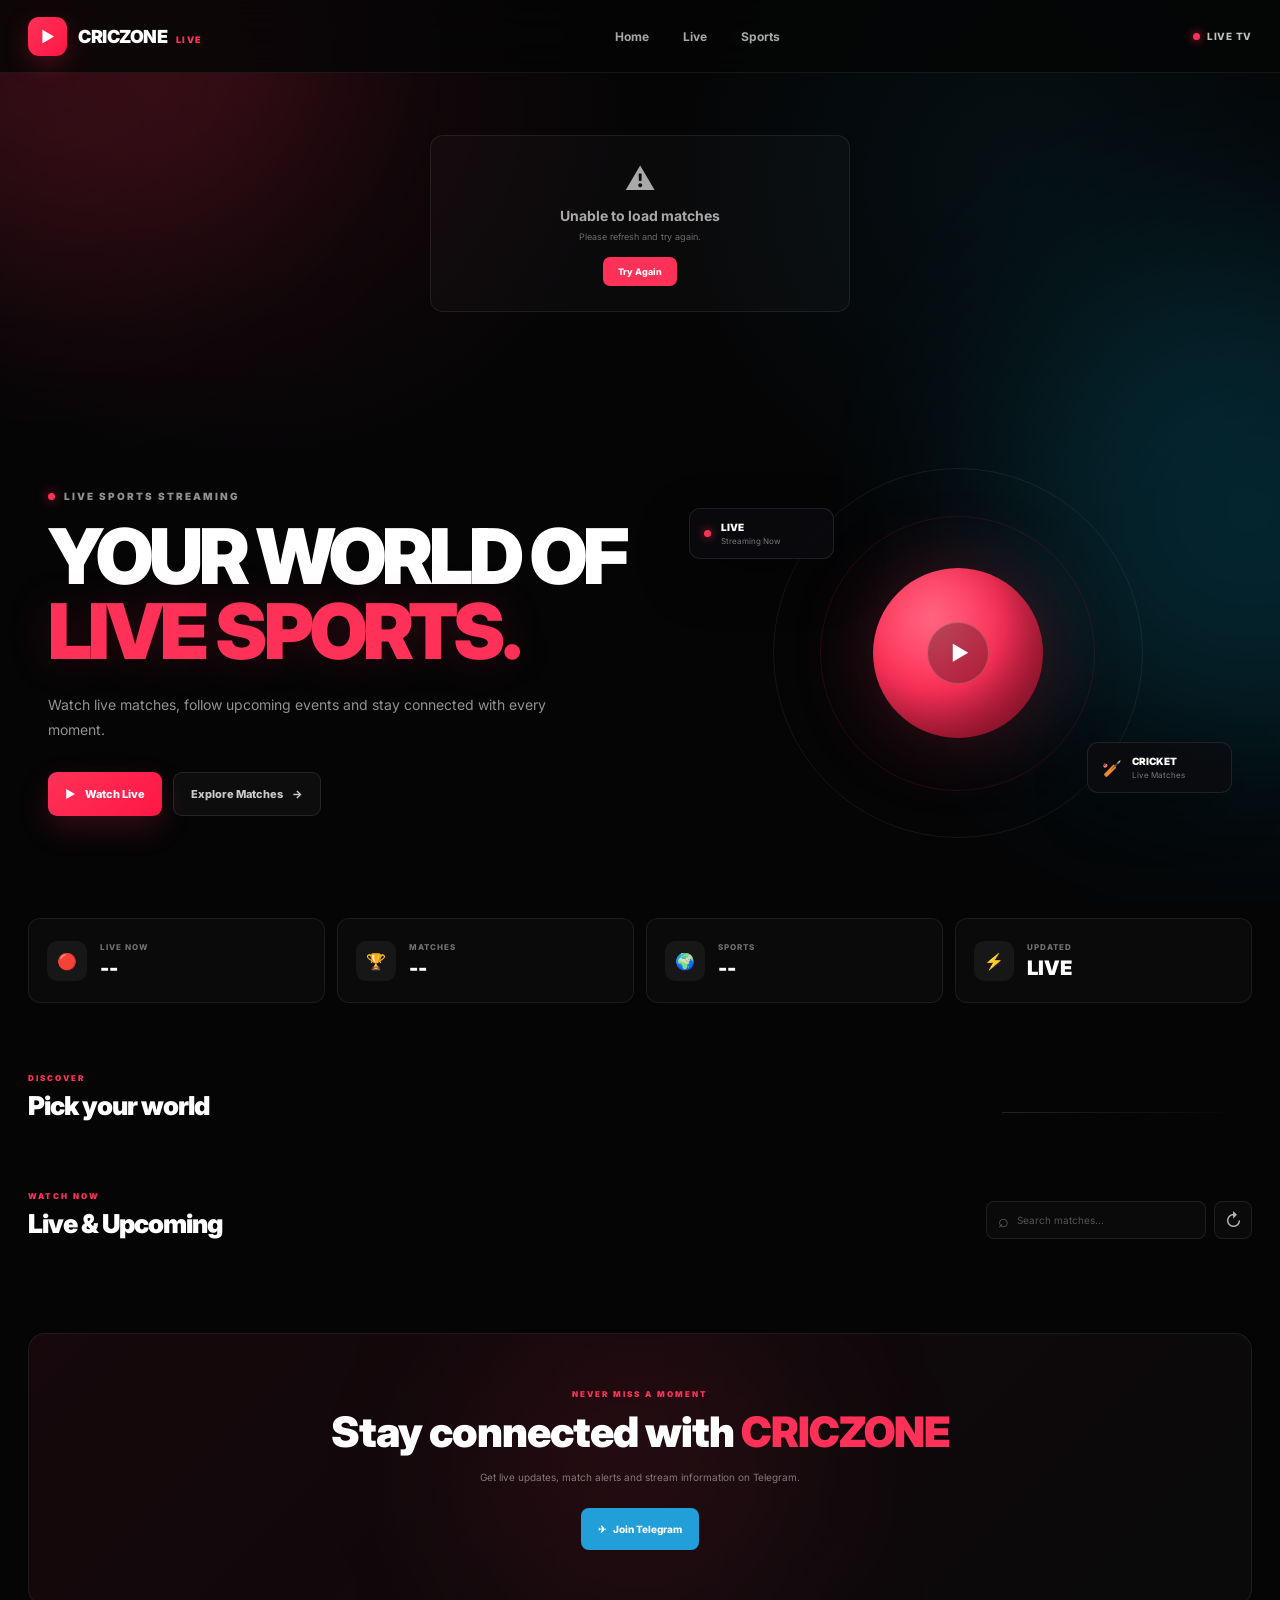
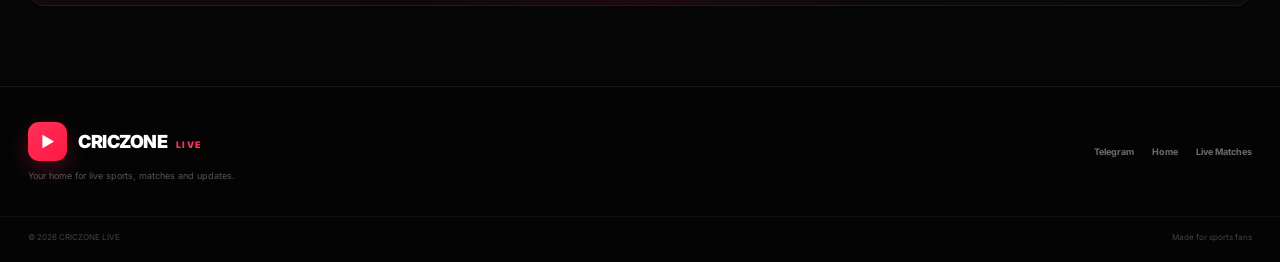
==== commit 1079cd24: "Update index.html" ====
--- a/index.html
+++ b/index.html
@@ -772,41 +772,71 @@
         </div>
 
 
-
-        <!-- PLAYER HEADER -->
+                    
+
+
 
         <div class="player-topbar">
 
-            <div class="player-live-status">
-
-                <span class="player-live-dot"></span>
-
-                <strong>
-                    LIVE
-                </strong>
-
-                <span class="player-live-divider"></span>
-
-                <span>
-                    CRICZONE LIVE
-                </span>
-
-            </div>
-
-
-            <button class="close-player-btn"
-                    onclick="closePlayer()">
-
-                ✕
-                <span>Close Player</span>
-
-            </button>
-
-        </div>
-
-
-
-        <!-- PLAYER -->
+    <div class="player-live-status">
+
+        <span class="player-live-dot"></span>
+
+        <strong>LIVE</strong>
+
+        <span class="player-live-divider"></span>
+
+        <span>CRICZONE LIVE</span>
+
+    </div>
+
+
+    <!-- WATCHING COUNTER -->
+    <div id="live-watching"
+         class="live-watching"
+         aria-live="polite"
+         aria-label="Live viewers">
+
+        <span class="watching-dot"></span>
+
+        <span class="watching-text">
+
+            <b id="watching-count">400</b>
+
+            <span>Watching</span>
+
+        </span>
+
+    </div>
+
+
+    <div class="player-controls">
+
+        <!-- FULLSCREEN -->
+        <button class="expand-player-btn"
+                type="button"
+                onclick="togglePlayerFullscreen()"
+                aria-label="Fullscreen">
+
+            <span class="expand-icon">⛶</span>
+
+        </button>
+
+
+        <!-- CLOSE -->
+        <button class="close-player-btn"
+                type="button"
+                onclick="closePlayer()">
+
+            ✕
+
+            <span>Close Player</span>
+
+        </button>
+
+    </div>
+
+</div>
 
         <div class="iframe-container">
 
--- a/style.css
+++ b/style.css
@@ -1,32 +1,8 @@
 /* =========================================================
-   CRICZONE LIVE — PREMIUM SPORTS UI
+   CRICZONE LIVE
+   PREMIUM SPORTS STREAMING UI
+   COMPLETE STYLE SHEET
    ========================================================= */
-
-:root {
-    --bg: #050505;
-    --bg-soft: #0a0a0c;
-    --card: #101012;
-    --card-hover: #151518;
-
-    --white: #ffffff;
-    --muted: #8d8d96;
-    --muted-2: #5f6068;
-
-    --cyan: #00e5ff;
-    --blue: #1687ff;
-    --purple: #7657ff;
-
-    --red: #ff3158;
-    --green: #20e889;
-    --yellow: #ffc83d;
-
-    --border: rgba(255,255,255,.09);
-    --border-light: rgba(255,255,255,.14);
-
-    --shadow: rgba(0,0,0,.55);
-
-    --radius: 18px;
-}
 
 
 /* =========================================================
@@ -34,9 +10,9 @@
    ========================================================= */
 
 * {
+    box-sizing: border-box;
     margin: 0;
     padding: 0;
-    box-sizing: border-box;
 }
 
 html {
@@ -46,29 +22,39 @@
 body {
     min-height: 100vh;
 
+    background: #050506;
+    color: #ffffff;
+
     font-family:
-        Inter,
-        -apple-system,
-        BlinkMacSystemFont,
-        "Segoe UI",
+        "Inter",
+        Arial,
+        Helvetica,
         sans-serif;
 
-    color: var(--white);
-
-    background:
-        radial-gradient(
-            circle at 15% 0%,
-            rgba(0,229,255,.055),
-            transparent 28%
-        ),
-        radial-gradient(
-            circle at 85% 20%,
-            rgba(118,87,255,.06),
-            transparent 30%
-        ),
-        #050505;
-
     overflow-x: hidden;
+}
+
+button,
+input {
+    font: inherit;
+}
+
+button {
+    border: 0;
+}
+
+a {
+    color: inherit;
+    text-decoration: none;
+}
+
+img {
+    max-width: 100%;
+}
+
+::selection {
+    background: rgba(255, 49, 88, .30);
+    color: #fff;
 }
 
 
@@ -80,90 +66,79 @@
     position: fixed;
     inset: 0;
 
+    z-index: -10;
+
     overflow: hidden;
 
-    pointer-events: none;
-
-    z-index: -10;
+    background:
+        radial-gradient(
+            circle at 20% 10%,
+            rgba(255, 40, 80, .07),
+            transparent 30%
+        ),
+        radial-gradient(
+            circle at 80% 20%,
+            rgba(0, 210, 255, .055),
+            transparent 28%
+        ),
+        #050506;
 }
 
 .bg-orb {
     position: absolute;
 
+    width: 500px;
+    height: 500px;
+
     border-radius: 50%;
 
-    filter: blur(90px);
-
-    opacity: .22;
+    filter: blur(100px);
+
+    opacity: .16;
+
+    pointer-events: none;
 }
 
 .bg-orb-one {
-    width: 420px;
-    height: 420px;
-
-    top: -180px;
-    left: -160px;
-
-    background: rgba(0,229,255,.15);
+    top: -220px;
+    left: -180px;
+
+    background: #ff3158;
 }
 
 .bg-orb-two {
-    width: 480px;
-    height: 480px;
-
     right: -220px;
-    top: 35%;
-
-    background: rgba(118,87,255,.12);
+    top: 260px;
+
+    background: #00c8ff;
 }
 
 .bg-grid {
     position: absolute;
     inset: 0;
 
-    opacity: .025;
+    opacity: .12;
 
     background-image:
         linear-gradient(
-            rgba(255,255,255,.35) 1px,
+            rgba(255,255,255,.035) 1px,
             transparent 1px
         ),
         linear-gradient(
             90deg,
-            rgba(255,255,255,.35) 1px,
+            rgba(255,255,255,.035) 1px,
             transparent 1px
         );
 
-    background-size: 60px 60px;
+    background-size:
+        50px 50px;
 
     mask-image:
         linear-gradient(
             to bottom,
             black,
-            transparent 80%
+            transparent 75%
         );
-}
-
-
-/* =========================================================
-   SCROLLBAR
-   ========================================================= */
-
-::-webkit-scrollbar {
-    width: 7px;
-}
-
-::-webkit-scrollbar-track {
-    background: #050505;
-}
-
-::-webkit-scrollbar-thumb {
-    background: #2b2b31;
-    border-radius: 20px;
-}
-
-::-webkit-scrollbar-thumb:hover {
-    background: #44444d;
 }
 
 
@@ -176,37 +151,34 @@
 
     top: 0;
 
-    z-index: 9999;
-
-    padding:
-        14px
-        28px;
-
-    background:
-        linear-gradient(
-            to bottom,
-            rgba(5,5,5,.94),
-            rgba(5,5,5,.78)
-        );
-
-    backdrop-filter: blur(18px);
-    -webkit-backdrop-filter: blur(18px);
+    z-index: 500;
+
+    width: 100%;
 
     border-bottom:
         1px solid
-        rgba(255,255,255,.055);
-}
-
-
-/* =========================================================
-   NAVBAR
-   ========================================================= */
+        rgba(255,255,255,.07);
+
+    background:
+        rgba(5,5,6,.82);
+
+    backdrop-filter:
+        blur(20px);
+
+    -webkit-backdrop-filter:
+        blur(20px);
+}
 
 .navbar {
-    width: min(1380px, 100%);
+    width: min(1400px, 100%);
+
+    min-height: 72px;
 
     margin: auto;
 
+    padding:
+        0 28px;
+
     display: flex;
 
     align-items: center;
@@ -217,9 +189,7 @@
 }
 
 
-/* =========================================================
-   BRAND
-   ========================================================= */
+/* BRAND */
 
 .brand {
     display: flex;
@@ -234,141 +204,101 @@
 }
 
 .brand-mark {
-    width: 38px;
-    height: 38px;
-
-    display: flex;
-
-    align-items: center;
-    justify-content: center;
+    width: 39px;
+    height: 39px;
+
+    display: grid;
+
+    place-items: center;
 
     border-radius: 11px;
 
-    color: white;
+    color: #fff;
 
     background:
         linear-gradient(
             135deg,
-            #ffffff,
-            #9d9da5
+            #ff3158,
+            #ff1744
         );
 
     box-shadow:
         0 8px 25px
-        rgba(255,255,255,.10);
-
-    font-size: 13px;
-
-    transition:
-        transform .3s ease;
-}
-
-.brand:hover .brand-mark {
-    transform:
-        rotate(-8deg)
-        scale(1.06);
+        rgba(255,49,88,.25);
+
+    font-size: 15px;
 }
 
 .brand-name {
     color: #fff;
 
-    font-size: 17px;
+    font-size: 18px;
 
     font-weight: 900;
 
-    letter-spacing: -.3px;
+    letter-spacing: -.5px;
 }
 
 .brand-name small {
     margin-left: 5px;
 
-    color: var(--cyan);
-
-    font-size: 8px;
-
-    letter-spacing: 1.6px;
-}
-
-
-/* =========================================================
-   NAV LINKS
-   ========================================================= */
+    color: #ff3158;
+
+    font-size: 9px;
+
+    font-weight: 900;
+
+    letter-spacing: 1.5px;
+}
+
+
+/* NAV LINKS */
 
 .nav-links {
     display: flex;
 
     align-items: center;
 
-    gap: 34px;
+    gap: 6px;
 }
 
 .nav-links button {
-    position: relative;
-
-    padding: 8px 0;
-
-    border: none;
+    padding:
+        9px 14px;
+
+    color:
+        rgba(255,255,255,.65);
 
     background: transparent;
 
-    color: #73737c;
-
-    font-size: 9px;
-
-    font-weight: 900;
-
-    text-transform: uppercase;
-
-    letter-spacing: 1.8px;
+    border-radius: 8px;
+
+    font-size: 12px;
+
+    font-weight: 700;
 
     cursor: pointer;
 
     transition:
-        color .25s ease;
+        .2s ease;
 }
 
 .nav-links button:hover {
-    color: white;
-}
-
-.nav-links button:first-child {
-    color: white;
-}
-
-.nav-links button:first-child::after {
-    content: "";
-
-    position: absolute;
-
-    left: 50%;
-    bottom: -9px;
-
-    width: 18px;
-    height: 2px;
-
-    transform:
-        translateX(-50%);
-
-    background: var(--cyan);
-
-    border-radius: 10px;
-
-    box-shadow:
-        0 0 10px
-        rgba(0,229,255,.7);
-}
-
-
-/* =========================================================
-   NAV RIGHT
-   ========================================================= */
+    color: #fff;
+
+    background:
+        rgba(255,255,255,.06);
+}
+
+
+/* NAV RIGHT */
 
 .nav-right {
     display: flex;
 
     align-items: center;
 
-    gap: 10px;
+    gap: 15px;
 }
 
 .nav-live {
@@ -378,44 +308,33 @@
 
     gap: 7px;
 
-    padding:
-        8px 12px;
-
-    border:
-        1px solid
-        rgba(255,49,88,.22);
-
-    border-radius: 20px;
-
-    color: #ff526f;
-
-    background:
-        rgba(255,49,88,.055);
-
-    font-size: 8px;
-
-    font-weight: 900;
-
-    letter-spacing: 1px;
+    color:
+        rgba(255,255,255,.75);
+
+    font-size: 10px;
+
+    font-weight: 800;
+
+    letter-spacing: .7px;
 }
 
 .live-dot {
-    width: 6px;
-    height: 6px;
+    width: 7px;
+    height: 7px;
 
     border-radius: 50%;
 
-    background: var(--red);
+    background: #ff3158;
 
     box-shadow:
         0 0 10px
         rgba(255,49,88,.9);
 
     animation:
-        livePulse 1.5s infinite;
-}
-
-@keyframes livePulse {
+        globalLivePulse 1.4s infinite;
+}
+
+@keyframes globalLivePulse {
     0%,100% {
         opacity: 1;
         transform: scale(1);
@@ -423,7 +342,7 @@
 
     50% {
         opacity: .45;
-        transform: scale(.7);
+        transform: scale(.72);
     }
 }
 
@@ -436,29 +355,24 @@
     flex-direction: column;
 
     align-items: center;
+
     justify-content: center;
 
     gap: 4px;
 
-    border:
-        1px solid
-        var(--border-light);
-
-    border-radius: 10px;
-
-    color: white;
-
-    background:
-        rgba(255,255,255,.035);
+    border-radius: 9px;
+
+    background:
+        rgba(255,255,255,.06);
 
     cursor: pointer;
 }
 
 .nav-menu span {
-    width: 14px;
-    height: 1px;
-
-    background: white;
+    width: 15px;
+    height: 1.5px;
+
+    background: #fff;
 }
 
 
@@ -467,13 +381,12 @@
    ========================================================= */
 
 .main-container {
-    width: min(1380px, calc(100% - 50px));
+    width: min(1400px, 100%);
 
     margin: auto;
 
-    padding-top: 34px;
-
-    padding-bottom: 80px;
+    padding:
+        0 28px;
 }
 
 
@@ -482,40 +395,42 @@
    ========================================================= */
 
 .loading-screen {
-    min-height: 250px;
-
-    display: flex;
-
-    align-items: center;
+    min-height: 300px;
+
+    display: flex;
+
+    flex-direction: column;
+
+    align-items: center;
+
     justify-content: center;
 
-    gap: 12px;
-
-    color: #777780;
+    gap: 15px;
+
+    color:
+        rgba(255,255,255,.65);
 
     font-size: 12px;
-
-    font-weight: 600;
 }
 
 .loading-spinner {
-    width: 18px;
-    height: 18px;
+    width: 35px;
+    height: 35px;
 
     border:
-        2px solid
-        rgba(255,255,255,.12);
+        3px solid
+        rgba(255,255,255,.10);
 
     border-top-color:
-        var(--cyan);
+        #ff3158;
 
     border-radius: 50%;
 
     animation:
-        spin .8s linear infinite;
-}
-
-@keyframes spin {
+        spinLoader .8s linear infinite;
+}
+
+@keyframes spinLoader {
     to {
         transform: rotate(360deg);
     }
@@ -527,704 +442,1148 @@
    ========================================================= */
 
 .hero-section {
-    min-height: 450px;
-
     position: relative;
 
-    display: flex;
-
-    align-items: center;
-
-    overflow: hidden;
+    min-height: 520px;
+
+    display: grid;
+
+    grid-template-columns:
+        1.05fr .95fr;
+
+    align-items: center;
+
+    gap: 30px;
 
     padding:
-        65px
-        70px;
+        65px 20px 50px;
+}
+
+.hero-content {
+    position: relative;
+
+    z-index: 2;
+
+    max-width: 650px;
+}
+
+.hero-eyebrow {
+    display: flex;
+
+    align-items: center;
+
+    gap: 9px;
+
+    margin-bottom: 17px;
+
+    color:
+        rgba(255,255,255,.55);
+
+    font-size: 10px;
+
+    font-weight: 900;
+
+    letter-spacing: 2px;
+}
+
+.hero-live-dot {
+    width: 7px;
+    height: 7px;
+
+    border-radius: 50%;
+
+    background: #ff3158;
+
+    box-shadow:
+        0 0 12px
+        rgba(255,49,88,.8);
+}
+
+.hero-content h1 {
+    max-width: 700px;
+
+    color: #fff;
+
+    font-size:
+        clamp(42px, 6vw, 78px);
+
+    line-height: .98;
+
+    font-weight: 900;
+
+    letter-spacing:
+        -4px;
+}
+
+.hero-content h1 span {
+    display: block;
+
+    color: #ff3158;
+
+    text-shadow:
+        0 0 45px
+        rgba(255,49,88,.18);
+}
+
+.hero-content p {
+    max-width: 540px;
+
+    margin-top: 22px;
+
+    color:
+        rgba(255,255,255,.56);
+
+    font-size: 14px;
+
+    line-height: 1.8;
+}
+
+.hero-actions {
+    display: flex;
+
+    align-items: center;
+
+    gap: 11px;
+
+    margin-top: 30px;
+}
+
+.hero-primary,
+.hero-secondary {
+    min-height: 44px;
+
+    padding:
+        0 17px;
+
+    display: inline-flex;
+
+    align-items: center;
+
+    justify-content: center;
+
+    gap: 9px;
+
+    border-radius: 9px;
+
+    font-size: 11px;
+
+    font-weight: 800;
+
+    cursor: pointer;
+
+    transition:
+        .25s ease;
+}
+
+.hero-primary {
+    color: #fff;
+
+    background:
+        linear-gradient(
+            135deg,
+            #ff3158,
+            #ff1744
+        );
+
+    box-shadow:
+        0 12px 30px
+        rgba(255,49,88,.18);
+}
+
+.hero-primary:hover {
+    transform:
+        translateY(-2px);
+
+    box-shadow:
+        0 17px 35px
+        rgba(255,49,88,.28);
+}
+
+.hero-secondary {
+    color:
+        rgba(255,255,255,.78);
+
+    border:
+        1px solid
+        rgba(255,255,255,.10);
+
+    background:
+        rgba(255,255,255,.035);
+}
+
+.hero-secondary:hover {
+    color: #fff;
+
+    background:
+        rgba(255,255,255,.075);
+
+    transform:
+        translateY(-2px);
+}
+
+
+/* =========================================================
+   HERO VISUAL
+   ========================================================= */
+
+.hero-visual {
+    position: relative;
+
+    height: 430px;
+
+    display: flex;
+
+    align-items: center;
+
+    justify-content: center;
+}
+
+.hero-ring {
+    position: absolute;
 
     border:
         1px solid
         rgba(255,255,255,.07);
 
-    border-radius: 24px;
+    border-radius: 50%;
+}
+
+.hero-ring-one {
+    width: 370px;
+    height: 370px;
+
+    animation:
+        ringRotate 18s linear infinite;
+}
+
+.hero-ring-two {
+    width: 275px;
+    height: 275px;
+
+    border-color:
+        rgba(255,49,88,.13);
+
+    animation:
+        ringRotateReverse 13s linear infinite;
+}
+
+@keyframes ringRotate {
+    to {
+        transform: rotate(360deg);
+    }
+}
+
+@keyframes ringRotateReverse {
+    to {
+        transform: rotate(-360deg);
+    }
+}
+
+.hero-ball {
+    position: relative;
+
+    width: 170px;
+    height: 170px;
+
+    display: grid;
+
+    place-items: center;
+
+    border-radius: 50%;
 
     background:
         radial-gradient(
-            circle at 80% 50%,
-            rgba(0,229,255,.07),
-            transparent 28%
-        ),
-        radial-gradient(
-            circle at 70% 80%,
-            rgba(118,87,255,.09),
-            transparent 30%
-        ),
-        #09090b;
+            circle at 35% 30%,
+            #ff657f,
+            #ff3158 45%,
+            #8e0b27 100%
+        );
 
     box-shadow:
-        0 30px 80px
+        0 0 80px
+        rgba(255,49,88,.25),
+
+        inset -25px -25px 45px
+        rgba(0,0,0,.25);
+}
+
+.hero-play {
+    width: 62px;
+    height: 62px;
+
+    display: grid;
+
+    place-items: center;
+
+    padding-left: 3px;
+
+    border-radius: 50%;
+
+    color: #fff;
+
+    background:
+        rgba(0,0,0,.28);
+
+    border:
+        1px solid
+        rgba(255,255,255,.18);
+
+    backdrop-filter:
+        blur(10px);
+
+    font-size: 20px;
+}
+
+
+/* FLOATING CARDS */
+
+.floating-card {
+    position: absolute;
+
+    min-width: 145px;
+
+    padding:
+        12px 14px;
+
+    display: flex;
+
+    align-items: center;
+
+    gap: 10px;
+
+    border:
+        1px solid
+        rgba(255,255,255,.09);
+
+    border-radius: 11px;
+
+    background:
+        rgba(12,12,15,.82);
+
+    box-shadow:
+        0 18px 50px
         rgba(0,0,0,.35);
-}
-
-.hero-section::before {
-    content: "";
-
-    position: absolute;
-
-    inset: 0;
+
+    backdrop-filter:
+        blur(15px);
+
+    -webkit-backdrop-filter:
+        blur(15px);
+}
+
+.floating-card-one {
+    top: 70px;
+    left: 5px;
+
+    animation:
+        floatCard 4s ease-in-out infinite;
+}
+
+.floating-card-two {
+    right: 0;
+    bottom: 75px;
+
+    animation:
+        floatCard 4s ease-in-out
+        1s infinite;
+}
+
+.floating-card strong {
+    display: block;
+
+    color: #fff;
+
+    font-size: 10px;
+
+    font-weight: 900;
+}
+
+.floating-card small {
+    display: block;
+
+    margin-top: 3px;
+
+    color:
+        rgba(255,255,255,.45);
+
+    font-size: 8px;
+}
+
+.mini-live {
+    width: 7px;
+    height: 7px;
+
+    border-radius: 50%;
+
+    background: #ff3158;
+
+    box-shadow:
+        0 0 10px
+        rgba(255,49,88,.8);
+}
+
+@keyframes floatCard {
+    0%,100% {
+        transform:
+            translateY(0);
+    }
+
+    50% {
+        transform:
+            translateY(-8px);
+    }
+}
+
+
+/* =========================================================
+   QUICK STATS
+   ========================================================= */
+
+.quick-stats {
+    display: grid;
+
+    grid-template-columns:
+        repeat(4, 1fr);
+
+    gap: 12px;
+
+    margin:
+        0 0 70px;
+}
+
+.stat-card {
+    min-height: 85px;
+
+    padding:
+        16px 18px;
+
+    display: flex;
+
+    align-items: center;
+
+    gap: 13px;
+
+    border:
+        1px solid
+        rgba(255,255,255,.07);
+
+    border-radius: 12px;
+
+    background:
+        rgba(255,255,255,.025);
+
+    transition:
+        .25s ease;
+}
+
+.stat-card:hover {
+    transform:
+        translateY(-3px);
+
+    border-color:
+        rgba(255,255,255,.13);
+
+    background:
+        rgba(255,255,255,.045);
+}
+
+.stat-icon {
+    width: 40px;
+    height: 40px;
+
+    display: grid;
+
+    place-items: center;
+
+    border-radius: 10px;
+
+    background:
+        rgba(255,255,255,.05);
+
+    font-size: 16px;
+}
+
+.stat-card span {
+    display: block;
+
+    margin-bottom: 4px;
+
+    color:
+        rgba(255,255,255,.42);
+
+    font-size: 8px;
+
+    font-weight: 800;
+
+    letter-spacing: 1px;
+}
+
+.stat-card strong {
+    color: #fff;
+
+    font-size: 20px;
+
+    font-weight: 900;
+}
+
+
+/* =========================================================
+   SECTION HEADINGS
+   ========================================================= */
+
+.sports-section,
+.matches-section,
+.cta-section {
+    margin-bottom: 70px;
+}
+
+.section-heading,
+.matches-heading {
+    display: flex;
+
+    align-items: flex-end;
+
+    justify-content: space-between;
+
+    gap: 20px;
+
+    margin-bottom: 24px;
+}
+
+.section-kicker {
+    display: block;
+
+    margin-bottom: 7px;
+
+    color:
+        #ff3158;
+
+    font-size: 8px;
+
+    font-weight: 900;
+
+    letter-spacing: 2px;
+}
+
+.section-heading h2,
+.matches-heading h2 {
+    color: #fff;
+
+    font-size: 26px;
+
+    font-weight: 900;
+
+    letter-spacing:
+        -1px;
+}
+
+.section-line {
+    flex: 1;
+
+    max-width: 250px;
+
+    height: 1px;
+
+    margin-bottom: 8px;
 
     background:
         linear-gradient(
             90deg,
-            rgba(0,0,0,.3),
-            transparent 65%
+            rgba(255,255,255,.12),
+            transparent
         );
-
-    pointer-events: none;
-}
-
-.hero-content {
-    position: relative;
-
-    z-index: 5;
-
-    width: 55%;
-}
-
-.hero-eyebrow {
+}
+
+
+/* =========================================================
+   CATEGORIES
+   ========================================================= */
+
+.category-container {
     display: flex;
 
     align-items: center;
 
     gap: 8px;
 
-    margin-bottom: 18px;
-
-    color: var(--cyan);
-
-    font-size: 9px;
-
-    font-weight: 900;
-
-    letter-spacing: 2.5px;
-}
-
-.hero-live-dot {
-    width: 6px;
-    height: 6px;
-
-    border-radius: 50%;
-
-    background: var(--cyan);
-
-    box-shadow:
-        0 0 12px
-        var(--cyan);
-}
-
-.hero-content h1 {
-    max-width: 650px;
-
-    margin-bottom: 18px;
-
-    font-size:
-        clamp(38px, 5vw, 70px);
-
-    line-height: .98;
-
-    letter-spacing: -3px;
-
-    font-weight: 900;
-}
-
-.hero-content h1 span {
-    display: block;
-
-    background:
-        linear-gradient(
-            90deg,
-            #ffffff,
-            #777780
-        );
-
-    -webkit-background-clip: text;
-    background-clip: text;
-
-    -webkit-text-fill-color:
-        transparent;
-}
-
-.hero-content p {
-    max-width: 510px;
-
-    color: #777780;
-
-    font-size: 13px;
-
-    line-height: 1.8;
-}
-
-.hero-actions {
-    display: flex;
-
-    align-items: center;
-
-    gap: 12px;
-
-    margin-top: 30px;
-}
-
-.hero-primary,
-.hero-secondary {
-    min-height: 43px;
+    flex-wrap: wrap;
+}
+
+.cat-btn {
+    min-height: 35px;
 
     padding:
-        0 19px;
-
-    border-radius: 9px;
-
-    font-size: 10px;
-
-    font-weight: 900;
-
-    cursor: pointer;
-
-    transition:
-        transform .25s ease,
-        box-shadow .25s ease;
-}
-
-.hero-primary {
-    display: flex;
-
-    align-items: center;
-
-    gap: 8px;
-
-    border: none;
-
-    color: #000;
-
-    background: white;
-}
-
-.hero-primary:hover {
-    transform: translateY(-3px);
-
-    box-shadow:
-        0 15px 35px
-        rgba(255,255,255,.14);
-}
-
-.hero-secondary {
-    border:
-        1px solid
-        rgba(255,255,255,.11);
-
-    color: white;
-
-    background:
-        rgba(255,255,255,.035);
-}
-
-.hero-secondary:hover {
-    transform: translateY(-3px);
-
-    border-color:
-        rgba(255,255,255,.22);
-}
-
-.hero-secondary span {
-    margin-left: 8px;
-
-    color: var(--cyan);
-}
-
-
-/* =========================================================
-   HERO VISUAL
-   ========================================================= */
-
-.hero-visual {
-    position: absolute;
-
-    right: 4%;
-
-    width: 43%;
-    height: 100%;
-
-    display: flex;
-
-    align-items: center;
-    justify-content: center;
-}
-
-.hero-ring {
-    position: absolute;
-
-    border-radius: 50%;
+        0 13px;
 
     border:
         1px solid
         rgba(255,255,255,.08);
 
+    border-radius: 999px;
+
+    color:
+        rgba(255,255,255,.55);
+
+    background:
+        rgba(255,255,255,.025);
+
+    font-size: 9px;
+
+    font-weight: 800;
+
+    cursor: pointer;
+
+    transition:
+        .2s ease;
+}
+
+.cat-btn:hover {
+    color: #fff;
+
+    background:
+        rgba(255,255,255,.07);
+}
+
+.cat-btn.active {
+    color: #fff;
+
+    border-color:
+        rgba(255,49,88,.5);
+
+    background:
+        rgba(255,49,88,.12);
+
+    box-shadow:
+        0 5px 20px
+        rgba(255,49,88,.08);
+}
+
+
+/* =========================================================
+   MATCH TOOLS
+   ========================================================= */
+
+.match-tools {
+    display: flex;
+
+    align-items: center;
+
+    gap: 8px;
+}
+
+.search-box {
+    width: 220px;
+    height: 38px;
+
+    display: flex;
+
+    align-items: center;
+
+    gap: 8px;
+
+    padding:
+        0 11px;
+
+    border:
+        1px solid
+        rgba(255,255,255,.08);
+
+    border-radius: 8px;
+
+    background:
+        rgba(255,255,255,.025);
+}
+
+.search-box > span {
+    color:
+        rgba(255,255,255,.35);
+
+    font-size: 18px;
+}
+
+.search-box input {
+    width: 100%;
+
+    border: 0;
+    outline: 0;
+
+    color: #fff;
+
+    background: transparent;
+
+    font-size: 10px;
+}
+
+.search-box input::placeholder {
+    color:
+        rgba(255,255,255,.3);
+}
+
+.refresh-btn {
+    width: 38px;
+    height: 38px;
+
+    display: grid;
+
+    place-items: center;
+
+    border:
+        1px solid
+        rgba(255,255,255,.08);
+
+    border-radius: 8px;
+
+    color:
+        rgba(255,255,255,.7);
+
+    background:
+        rgba(255,255,255,.025);
+
+    font-size: 18px;
+
+    cursor: pointer;
+
+    transition:
+        .2s ease;
+}
+
+.refresh-btn:hover {
+    color: #fff;
+
+    background:
+        rgba(255,255,255,.07);
+}
+
+.refresh-btn.rotating {
     animation:
-        heroFloat 7s ease-in-out infinite;
-}
-
-.hero-ring-one {
-    width: 330px;
-    height: 330px;
-}
-
-.hero-ring-two {
-    width: 230px;
-    height: 230px;
+        spinLoader .5s linear;
+}
+
+
+/* =========================================================
+   MATCH GRID
+   ========================================================= */
+
+.matches-grid {
+    display: grid;
+
+    grid-template-columns:
+        repeat(4, minmax(0, 1fr));
+
+    gap: 15px;
+}
+
+
+/* =========================================================
+   MATCH CARD
+   ========================================================= */
+
+.match-card {
+    position: relative;
+
+    overflow: hidden;
+
+    border:
+        1px solid
+        rgba(255,255,255,.07);
+
+    border-radius: 13px;
+
+    background:
+        #0b0b0e;
+
+    cursor: pointer;
+
+    transform:
+        translateY(0);
+
+    transition:
+        transform .25s ease,
+        border-color .25s ease,
+        box-shadow .25s ease;
+}
+
+.match-card:hover {
+    transform:
+        translateY(-5px);
 
     border-color:
-        rgba(0,229,255,.14);
-
-    animation-delay:
-        -2s;
-}
-
-@keyframes heroFloat {
-    0%,100% {
-        transform:
-            rotate(0deg)
-            scale(1);
-    }
-
-    50% {
-        transform:
-            rotate(8deg)
-            scale(1.04);
-    }
-}
-
-.hero-ball {
-    width: 135px;
-    height: 135px;
-
-    display: flex;
-
-    align-items: center;
-    justify-content: center;
-
-    border-radius: 50%;
+        rgba(255,255,255,.15);
+
+    box-shadow:
+        0 18px 45px
+        rgba(0,0,0,.35);
+}
+
+.card-thumb-wrap {
+    position: relative;
+
+    aspect-ratio: 16 / 10;
+
+    overflow: hidden;
+
+    background:
+        linear-gradient(
+            135deg,
+            #15151a,
+            #070708
+        );
+}
+
+.card-img {
+    width: 100%;
+    height: 100%;
+
+    display: block;
+
+    object-fit: cover;
+
+    transition:
+        transform .45s ease;
+}
+
+.match-card:hover .card-img {
+    transform:
+        scale(1.055);
+}
+
+.card-img-placeholder {
+    width: 100%;
+    height: 100%;
+
+    display: grid;
+
+    place-items: center;
+
+    font-size: 35px;
 
     background:
         radial-gradient(
-            circle at 35% 30%,
-            #ffffff,
-            #babac0 35%,
-            #414148 100%
+            circle,
+            #24242a,
+            #08080a
         );
+}
+
+.card-overlay {
+    position: absolute;
+
+    inset: 0;
+
+    background:
+        linear-gradient(
+            to bottom,
+            rgba(0,0,0,.12),
+            rgba(0,0,0,.72)
+        );
+}
+
+.card-top {
+    position: absolute;
+
+    top: 10px;
+    left: 10px;
+    right: 10px;
+
+    z-index: 3;
+
+    display: flex;
+
+    align-items: center;
+
+    justify-content: space-between;
+}
+
+.status-badge,
+.today-badge-card {
+    display: inline-flex;
+
+    align-items: center;
+
+    min-height: 23px;
+
+    padding:
+        0 8px;
+
+    border-radius: 6px;
+
+    font-size: 7px;
+
+    font-weight: 900;
+
+    letter-spacing: .5px;
+}
+
+.badge-live {
+    color: #fff;
+
+    background:
+        #ff3158;
 
     box-shadow:
-        0 0 80px
-        rgba(255,255,255,.08),
-        inset -20px -20px 35px
-        rgba(0,0,0,.45);
-
-    animation:
-        ballFloat 4s ease-in-out infinite;
-}
-
-@keyframes ballFloat {
-    0%,100% {
-        transform: translateY(0);
-    }
-
-    50% {
-        transform: translateY(-13px);
-    }
-}
-
-.hero-play {
-    width: 50px;
-    height: 50px;
-
-    display: flex;
-
-    align-items: center;
-    justify-content: center;
-
-    padding-left: 3px;
-
-    border-radius: 50%;
-
-    color: white;
-
-    background:
-        rgba(0,0,0,.72);
-
-    backdrop-filter: blur(8px);
-
-    font-size: 16px;
-}
-
-.floating-card {
-    position: absolute;
-
-    display: flex;
-
-    align-items: center;
-
-    gap: 9px;
-
-    padding:
-        10px 13px;
+        0 5px 18px
+        rgba(255,49,88,.25);
+}
+
+.badge-upcoming {
+    color:
+        rgba(255,255,255,.8);
+
+    background:
+        rgba(0,0,0,.55);
 
     border:
         1px solid
         rgba(255,255,255,.10);
-
-    border-radius: 10px;
-
-    background:
-        rgba(15,15,18,.78);
-
-    backdrop-filter: blur(14px);
-
-    box-shadow:
-        0 15px 35px
-        rgba(0,0,0,.35);
-}
-
-.floating-card strong {
-    display: block;
-
-    font-size: 8px;
-}
-
-.floating-card small {
-    display: block;
-
-    margin-top: 3px;
-
-    color: #707079;
-
-    font-size: 7px;
-}
-
-.floating-card-one {
-    top: 23%;
-
-    right: 5%;
-}
-
-.floating-card-two {
-    bottom: 20%;
-
-    left: 5%;
-}
-
-.mini-live {
-    width: 7px;
-    height: 7px;
-
-    border-radius: 50%;
-
-    background: var(--red);
-
-    box-shadow:
-        0 0 10px
-        var(--red);
-}
-
-
-/* =========================================================
-   QUICK STATS
-   ========================================================= */
-
-.quick-stats {
-    display: grid;
-
-    grid-template-columns:
-        repeat(4, 1fr);
-
-    gap: 12px;
-
-    margin-top: 18px;
-}
-
-.stat-card {
-    display: flex;
-
-    align-items: center;
-
-    gap: 12px;
-
-    min-height: 75px;
-
-    padding:
-        13px 15px;
-
-    border:
-        1px solid
-        rgba(255,255,255,.065);
-
-    border-radius: 12px;
-
-    background:
-        #0a0a0c;
-
-    transition:
-        transform .25s ease,
-        border-color .25s ease;
-}
-
-.stat-card:hover {
-    transform: translateY(-3px);
-
-    border-color:
-        rgba(255,255,255,.13);
-}
-
-.stat-icon {
-    width: 38px;
-    height: 38px;
-
-    display: flex;
-
-    align-items: center;
-    justify-content: center;
-
-    border-radius: 9px;
-
-    background:
-        rgba(255,255,255,.045);
-
-    font-size: 14px;
-}
-
-.stat-card span {
-    display: block;
-
-    color: #64646d;
-
-    font-size: 7px;
-
-    font-weight: 900;
-
-    letter-spacing: 1.3px;
-}
-
-.stat-card strong {
-    display: block;
-
-    margin-top: 4px;
-
-    color: white;
-
-    font-size: 15px;
-
-    font-weight: 900;
-}
-
-
-/* =========================================================
-   SECTION HEADING
-   ========================================================= */
-
-.sports-section,
-.matches-section {
-    margin-top: 75px;
-}
-
-.section-heading,
-.matches-heading {
-    display: flex;
-
-    align-items: flex-end;
-
-    justify-content: space-between;
-
-    gap: 25px;
-
-    margin-bottom: 20px;
-}
-
-.section-kicker {
-    display: block;
-
-    margin-bottom: 8px;
-
-    color: #5e6570;
-
-    font-size: 8px;
-
-    font-weight: 900;
-
-    letter-spacing: 2px;
-}
-
-.section-heading h2,
-.matches-heading h2 {
-    color: white;
-
-    font-size: 26px;
-
-    line-height: 1;
-
-    font-weight: 800;
-
-    letter-spacing: -1px;
-}
-
-.section-line {
-    flex: 1;
-
-    height: 1px;
-
-    margin:
-        0 0 5px 25px;
-
-    background:
-        rgba(255,255,255,.07);
-}
-
-
-/* =========================================================
-   CATEGORY
-   ========================================================= */
-
-.category-container {
-    display: grid;
-
-    grid-template-columns:
-        repeat(5, 1fr);
-
-    gap: 12px;
-}
-
-.cat-btn {
-    min-height: 92px;
-
-    position: relative;
-
-    overflow: hidden;
-
-    display: flex;
-
-    flex-direction: column;
-
-    justify-content: flex-end;
-
-    align-items: flex-start;
-
-    padding: 16px;
+}
+
+.today-badge-card {
+    margin-left: auto;
+
+    margin-right: 6px;
+
+    color:
+        rgba(255,255,255,.75);
+
+    background:
+        rgba(255,255,255,.08);
 
     border:
         1px solid
         rgba(255,255,255,.08);
-
-    border-radius: 13px;
-
-    color: white;
-
-    background:
-        linear-gradient(
-            145deg,
-            #121214,
-            #0a0a0c
-        );
+}
+
+
+/* 3 DOT SHARE */
+
+.share-btn-3dot {
+    width: 28px;
+    height: 28px;
+
+    display: flex;
+
+    flex-direction: column;
+
+    align-items: center;
+
+    justify-content: center;
+
+    gap: 2px;
+
+    border:
+        1px solid
+        rgba(255,255,255,.12);
+
+    border-radius: 7px;
+
+    background:
+        rgba(0,0,0,.45);
+
+    cursor: pointer;
+}
+
+.share-btn-3dot span {
+    width: 3px;
+    height: 3px;
+
+    border-radius: 50%;
+
+    background: #fff;
+}
+
+
+/* WATCH OVERLAY */
+
+.watch-overlay {
+    position: absolute;
+
+    left: 12px;
+    bottom: 12px;
+
+    z-index: 4;
+
+    display: flex;
+
+    align-items: center;
+
+    gap: 6px;
+
+    padding:
+        6px 9px;
+
+    border-radius: 7px;
+
+    color: #fff;
+
+    background:
+        rgba(255,49,88,.92);
+
+    font-size: 7px;
+
+    font-weight: 900;
+
+    box-shadow:
+        0 7px 20px
+        rgba(255,49,88,.22);
+}
+
+.watch-play {
+    font-size: 8px;
+}
+
+
+/* CARD BODY */
+
+.card-body {
+    padding:
+        13px 14px 15px;
+}
+
+.card-category {
+    margin-bottom: 5px;
+
+    color:
+        #ff3158;
+
+    font-size: 7px;
+
+    font-weight: 900;
+
+    letter-spacing: 1px;
+
+    text-transform: uppercase;
+}
+
+.card-title {
+    min-height: 32px;
+
+    color: #fff;
 
     font-size: 12px;
 
-    font-weight: 900;
-
-    text-align: left;
-
-    cursor: pointer;
-
-    transition:
-        transform .3s ease,
-        border-color .3s ease,
-        background .3s ease;
-}
-
-.cat-btn::before {
-    content: "";
-
-    position: absolute;
-
-    width: 80px;
-    height: 80px;
-
-    top: -35px;
-    right: -20px;
-
-    border-radius: 50%;
-
-    background:
-        radial-gradient(
-            circle,
-            rgba(0,229,255,.16),
-            transparent 70%
-        );
-}
-
-.cat-btn:hover {
-    transform: translateY(-5px);
-
-    border-color:
-        rgba(0,229,255,.24);
-
-    background:
-        linear-gradient(
-            145deg,
-            #151519,
-            #0b0b0e
-        );
-}
-
-.cat-btn.active {
-    border-color:
-        rgba(0,229,255,.4);
-
-    background:
-        linear-gradient(
-            145deg,
-            rgba(0,229,255,.10),
-            #0b0b0e
-        );
-
-    box-shadow:
-        0 12px 35px
-        rgba(0,229,255,.06);
-}
-
-.cat-btn span {
-    margin-bottom: 7px;
-
-    color: var(--cyan);
+    line-height: 1.35;
+
+    font-weight: 800;
+}
+
+.card-tournament {
+    margin-top: 5px;
+
+    overflow: hidden;
+
+    color:
+        rgba(255,255,255,.38);
+
+    font-size: 8px;
+
+    white-space: nowrap;
+
+    text-overflow: ellipsis;
+}
+
+.card-time {
+    display: flex;
+
+    align-items: center;
+
+    gap: 5px;
+
+    margin-top: 11px;
+
+    padding-top: 9px;
+
+    border-top:
+        1px solid
+        rgba(255,255,255,.06);
+
+    color:
+        rgba(255,255,255,.42);
+
+    font-size: 8px;
+}
+
+
+/* =========================================================
+   EMPTY MATCHES
+   ========================================================= */
+
+.empty-matches {
+    grid-column: 1 / -1;
+
+    min-height: 280px;
+
+    display: flex;
+
+    flex-direction: column;
+
+    align-items: center;
+
+    justify-content: center;
+
+    text-align: center;
+
+    border:
+        1px solid
+        rgba(255,255,255,.07);
+
+    border-radius: 14px;
+
+    background:
+        rgba(255,255,255,.02);
+}
+
+.empty-matches-icon {
+    margin-bottom: 12px;
+
+    font-size: 35px;
+}
+
+.empty-matches h3 {
+    font-size: 15px;
+}
+
+.empty-matches p {
+    margin-top: 7px;
+
+    color:
+        rgba(255,255,255,.4);
 
     font-size: 10px;
 }
 
 
 /* =========================================================
-   MATCH TOOLBAR
+   DETAIL VIEW
    ========================================================= */
 
-.match-tools {
-    display: flex;
-
-    align-items: center;
-
-    gap: 8px;
-}
-
-.search-box {
-    width: 245px;
-    height: 39px;
-
-    display: flex;
-
-    align-items: center;
-
-    gap: 8px;
+.detail-view {
+    min-height: 75vh;
+
+    padding:
+        25px 0 70px;
+}
+
+.detail-topbar {
+    display: flex;
+
+    align-items: center;
+
+    justify-content: space-between;
+
+    margin-bottom: 25px;
+}
+
+.back-btn,
+.share-detail-btn {
+    min-height: 38px;
+
+    display: inline-flex;
+
+    align-items: center;
+
+    justify-content: center;
+
+    gap: 7px;
 
     padding:
         0 12px;
@@ -1235,602 +1594,764 @@
 
     border-radius: 8px;
 
-    background:
-        #0b0b0e;
-}
-
-.search-box > span {
-    color: #696a73;
-
-    font-size: 17px;
-}
-
-.search-box input {
-    width: 100%;
-
-    border: none;
-
-    outline: none;
-
-    color: white;
-
-    background: transparent;
-
-    font-family: inherit;
-
-    font-size: 10px;
-}
-
-.search-box input::placeholder {
-    color: #5c5c65;
-}
-
-.refresh-btn {
-    width: 39px;
-    height: 39px;
+    color:
+        rgba(255,255,255,.7);
+
+    background:
+        rgba(255,255,255,.025);
+
+    cursor: pointer;
+
+    transition:
+        .2s ease;
+}
+
+.back-btn:hover,
+.share-detail-btn:hover {
+    color: #fff;
+
+    background:
+        rgba(255,255,255,.07);
+}
+
+.detail-layout {
+    display: grid;
+
+    grid-template-columns:
+        minmax(280px, .8fr)
+        minmax(0, 1.2fr);
+
+    gap: 40px;
+
+    align-items: start;
+}
+
+.detail-image-frame {
+    position: relative;
+
+    overflow: hidden;
+
+    border-radius: 15px;
 
     border:
         1px solid
         rgba(255,255,255,.08);
 
-    border-radius: 8px;
-
-    color: #9999a1;
-
-    background:
-        #0b0b0e;
+    background: #09090b;
+
+    box-shadow:
+        0 25px 70px
+        rgba(0,0,0,.35);
+}
+
+.detail-img {
+    width: 100%;
+
+    display: block;
+
+    aspect-ratio: 16 / 10;
+
+    object-fit: cover;
+}
+
+.detail-image-shade {
+    position: absolute;
+
+    inset: 0;
+
+    background:
+        linear-gradient(
+            to top,
+            rgba(0,0,0,.55),
+            transparent 55%
+        );
+}
+
+.detail-live-label {
+    position: absolute;
+
+    left: 14px;
+    bottom: 14px;
+
+    padding:
+        7px 9px;
+
+    border-radius: 7px;
+
+    color: #fff;
+
+    background: #ff3158;
+
+    font-size: 8px;
+
+    font-weight: 900;
+}
+
+.detail-category {
+    color:
+        #ff3158;
+
+    font-size: 8px;
+
+    font-weight: 900;
+
+    letter-spacing: 1.5px;
+}
+
+.detail-info h1 {
+    margin-top: 8px;
+
+    color: #fff;
+
+    font-size:
+        clamp(26px, 4vw, 45px);
+
+    line-height: 1.05;
+
+    font-weight: 900;
+
+    letter-spacing: -1.5px;
+}
+
+.detail-meta {
+    display: flex;
+
+    flex-wrap: wrap;
+
+    gap: 15px;
+
+    margin-top: 15px;
+
+    color:
+        rgba(255,255,255,.48);
+
+    font-size: 9px;
+}
+
+.detail-divider {
+    height: 1px;
+
+    margin:
+        25px 0;
+
+    background:
+        rgba(255,255,255,.07);
+}
+
+.selection-heading span {
+    color:
+        #ff3158;
+
+    font-size: 8px;
+
+    font-weight: 900;
+
+    letter-spacing: 1.5px;
+}
+
+.selection-heading h3 {
+    margin-top: 6px;
 
     font-size: 17px;
 
-    cursor: pointer;
-
-    transition:
-        color .25s ease,
-        border-color .25s ease,
-        transform .25s ease;
-}
-
-.refresh-btn:hover {
-    color: white;
-
-    border-color:
-        rgba(255,255,255,.18);
-}
-
-.refresh-btn.rotating {
-    animation:
-        spin .6s linear;
+    font-weight: 800;
 }
 
 
 /* =========================================================
-   MATCH GRID
+   STREAM SELECTION
    ========================================================= */
 
-.matches-grid {
-    display: grid;
-
-    grid-template-columns:
-        repeat(4, minmax(0, 1fr));
-
-    gap: 16px;
-}
-
-
-/* =========================================================
-   MATCH CARD
-   ========================================================= */
-
-.match-card {
-    position: relative;
-
-    overflow: hidden;
+.dynamic-stream-area {
+    margin-top: 20px;
+
+    padding:
+        18px;
 
     border:
         1px solid
-        rgba(255,255,255,.065);
+        rgba(255,255,255,.07);
 
     border-radius: 13px;
 
     background:
-        #0b0b0d;
+        rgba(255,255,255,.02);
+}
+
+.language-title,
+.quality-title {
+    color:
+        rgba(255,255,255,.55);
+
+    font-size: 9px;
+
+    font-weight: 800;
+}
+
+.language-tabs {
+    display: flex;
+
+    flex-wrap: wrap;
+
+    gap: 7px;
+
+    margin-top: 10px;
+}
+
+.lang-btn {
+    padding:
+        8px 12px;
+
+    border:
+        1px solid
+        rgba(255,255,255,.08);
+
+    border-radius: 7px;
+
+    color:
+        rgba(255,255,255,.55);
+
+    background:
+        rgba(255,255,255,.025);
+
+    font-size: 8px;
+
+    font-weight: 800;
 
     cursor: pointer;
+}
+
+.lang-btn.active {
+    color: #fff;
+
+    border-color:
+        rgba(255,49,88,.45);
+
+    background:
+        rgba(255,49,88,.12);
+}
+
+.quality-section {
+    margin-top: 20px;
+}
+
+.quality-grid {
+    display: grid;
+
+    grid-template-columns:
+        repeat(auto-fit, minmax(105px, 1fr));
+
+    gap: 8px;
+
+    margin-top: 10px;
+}
+
+.quality-btn {
+    min-height: 40px;
+
+    display: flex;
+
+    align-items: center;
+
+    justify-content: center;
+
+    gap: 6px;
+
+    border:
+        1px solid
+        rgba(255,255,255,.08);
+
+    border-radius: 8px;
+
+    color: #fff;
+
+    background:
+        rgba(255,255,255,.03);
+
+    font-size: 9px;
+
+    font-weight: 800;
+
+    cursor: pointer;
+
+    transition:
+        .2s ease;
+}
+
+.quality-btn:hover {
+    border-color:
+        rgba(255,49,88,.45);
+
+    background:
+        rgba(255,49,88,.10);
+
+    transform:
+        translateY(-2px);
+}
+
+.quality-play {
+    color: #ff3158;
+}
+
+
+/* =========================================================
+   TELEGRAM MODAL
+   ========================================================= */
+
+.tg-modal {
+    position: fixed;
+
+    inset: 0;
+
+    z-index: 90000;
+
+    display: none;
+
+    align-items: center;
+
+    justify-content: center;
+
+    padding: 20px;
+
+    background:
+        rgba(0,0,0,.78);
+
+    backdrop-filter:
+        blur(10px);
+}
+
+.tg-modal.active {
+    display: flex;
+}
+
+.tg-box {
+    position: relative;
+
+    width: min(420px, 100%);
+
+    padding: 35px 28px 28px;
+
+    text-align: center;
+
+    border:
+        1px solid
+        rgba(255,255,255,.10);
+
+    border-radius: 17px;
+
+    background:
+        #0c0c0f;
 
     box-shadow:
-        0 15px 35px
-        rgba(0,0,0,.22);
-
-    opacity: 0;
+        0 30px 100px
+        rgba(0,0,0,.55);
+}
+
+.modal-close {
+    position: absolute;
+
+    top: 12px;
+    right: 12px;
+
+    width: 31px;
+    height: 31px;
+
+    border-radius: 8px;
+
+    color:
+        rgba(255,255,255,.65);
+
+    background:
+        rgba(255,255,255,.05);
+
+    cursor: pointer;
+}
+
+.tg-icon {
+    font-size: 32px;
+
+    margin-bottom: 13px;
+}
+
+.tg-title {
+    font-size: 20px;
+
+    font-weight: 900;
+}
+
+.tg-subtitle {
+    margin-top: 9px;
+
+    color:
+        rgba(255,255,255,.45);
+
+    font-size: 10px;
+
+    line-height: 1.7;
+}
+
+.tg-btn,
+.tg-secondary-btn {
+    width: 100%;
+
+    min-height: 42px;
+
+    margin-top: 15px;
+
+    display: flex;
+
+    align-items: center;
+
+    justify-content: center;
+
+    gap: 7px;
+
+    border-radius: 9px;
+
+    font-size: 10px;
+
+    font-weight: 800;
+
+    cursor: pointer;
+}
+
+.tg-btn {
+    color: #fff;
+
+    background:
+        #229ed9;
+}
+
+.tg-secondary-btn {
+    color:
+        rgba(255,255,255,.75);
+
+    background:
+        rgba(255,255,255,.06);
+}
+
+
+/* =========================================================
+   PLAYER MODAL
+   ========================================================= */
+
+#player-modal {
+    position: fixed;
+
+    inset: 0;
+
+    z-index: 99999;
+
+    display: none;
+
+    align-items: center;
+
+    justify-content: center;
+
+    padding:
+        75px 22px 22px;
+
+    background:
+        rgba(0,0,0,.94);
+
+    backdrop-filter:
+        blur(12px);
+
+    -webkit-backdrop-filter:
+        blur(12px);
+
+    overflow: hidden;
+}
+
+
+/* PLAYER TOPBAR */
+
+.player-topbar {
+    position: absolute;
+
+    top: 0;
+    left: 0;
+    right: 0;
+
+    z-index: 20;
+
+    height: 60px;
+
+    display: flex;
+
+    align-items: center;
+
+    justify-content: space-between;
+
+    padding:
+        0 22px;
+
+    border-bottom:
+        1px solid
+        rgba(255,255,255,.07);
+
+    background:
+        rgba(5,5,7,.88);
+
+    backdrop-filter:
+        blur(20px);
+}
+
+.player-live-status {
+    display: flex;
+
+    align-items: center;
+
+    gap: 8px;
+
+    color:
+        rgba(255,255,255,.72);
+
+    font-size: 10px;
+
+    font-weight: 700;
+}
+
+.player-live-status strong {
+    color: #ff3158;
+
+    font-size: 9px;
+
+    letter-spacing: 1px;
+}
+
+.player-live-dot {
+    width: 7px;
+    height: 7px;
+
+    border-radius: 50%;
+
+    background: #ff3158;
+
+    box-shadow:
+        0 0 11px
+        rgba(255,49,88,.85);
 
     animation:
-        cardIn .55s
-        cubic-bezier(.16,1,.3,1)
-        forwards;
-
-    animation-delay:
-        calc(var(--card-index, 0) * 45ms);
+        globalLivePulse 1.4s infinite;
+}
+
+.player-live-divider {
+    width: 1px;
+    height: 14px;
+
+    background:
+        rgba(255,255,255,.15);
+}
+
+.close-player-btn {
+    min-height: 34px;
+
+    display: flex;
+
+    align-items: center;
+
+    gap: 6px;
+
+    padding:
+        0 12px;
+
+    border:
+        1px solid
+        rgba(255,255,255,.10);
+
+    border-radius: 8px;
+
+    color:
+        rgba(255,255,255,.75);
+
+    background:
+        rgba(255,255,255,.045);
+
+    font-size: 9px;
+
+    font-weight: 800;
+
+    cursor: pointer;
 
     transition:
-        transform .35s ease,
-        border-color .35s ease,
-        box-shadow .35s ease;
-}
-
-.match-card:hover {
-    transform:
-        translateY(-7px);
+        .2s ease;
+}
+
+.close-player-btn:hover {
+    color: #fff;
 
     border-color:
-        rgba(255,255,255,.14);
+        rgba(255,49,88,.45);
+
+    background:
+        rgba(255,49,88,.12);
+}
+
+
+/* IFRAME */
+
+.iframe-container {
+    position: relative;
+
+    width:
+        min(1280px, 100%);
+
+    height:
+        min(
+            calc(100vh - 110px),
+            720px
+        );
+
+    overflow: hidden;
+
+    border:
+        1px solid
+        rgba(255,255,255,.09);
+
+    border-radius: 14px;
+
+    background: #000;
 
     box-shadow:
-        0 25px 55px
-        rgba(0,0,0,.42);
-}
-
-@keyframes cardIn {
-    from {
-        opacity: 0;
-        transform:
-            translateY(20px);
-    }
-
-    to {
-        opacity: 1;
-        transform:
-            translateY(0);
-    }
-}
-
-
-/* =========================================================
-   CARD IMAGE
-   ========================================================= */
-
-.card-thumb-wrap {
-    position: relative;
-
-    width: 100%;
-
-    aspect-ratio: 16 / 9;
-
-    overflow: hidden;
-
-    background: #111115;
-}
-
-.card-thumb-wrap::before {
-    content: "";
-
-    position: absolute;
-
-    inset: -20px;
-
-    background:
-        var(--card-image)
-        center / cover
-        no-repeat;
-
-    filter: blur(22px);
-
-    opacity: .25;
-
-    transform: scale(1.1);
-}
-
-.card-img {
-    position: relative;
-
-    z-index: 2;
-
-    display: block;
-
+        0 30px 100px
+        rgba(0,0,0,.75);
+}
+
+#iframePlayer {
     width: 100%;
     height: 100%;
 
-    object-fit: contain;
-
-    background:
-        #101014;
-
-    transition:
-        transform .5s ease;
-}
-
-.match-card:hover .card-img {
-    transform:
-        scale(1.035);
-}
-
-.card-img-placeholder {
-    position: relative;
-
-    z-index: 2;
-
-    width: 100%;
-    height: 100%;
-
-    display: flex;
-
-    align-items: center;
-    justify-content: center;
-
-    background:
-        radial-gradient(
-            circle,
-            #1c1c21,
-            #09090b
-        );
-
-    font-size: 38px;
-}
-
-.card-thumb-wrap.image-failed::after {
-    content: "IMAGE UNAVAILABLE";
-
+    display: block;
+
+    border: 0;
+
+    background: #000;
+}
+
+
+/* =========================================================
+   LIVE WATCHING COUNTER
+   IMPORTANT:
+   HTML COUNTER IS OUTSIDE IFRAME-CONTAINER
+   ========================================================= */
+
+#live-watching {
     position: absolute;
 
-    inset: 0;
-
-    z-index: 5;
-
-    display: flex;
-
-    align-items: center;
-    justify-content: center;
-
-    color: #65656d;
-
-    font-size: 8px;
-
-    font-weight: 900;
-
-    letter-spacing: 1px;
-}
-
-
-/* =========================================================
-   CARD OVERLAY
-   ========================================================= */
-
-.card-overlay {
-    position: absolute;
-
-    inset: 0;
-
-    z-index: 3;
-
-    pointer-events: none;
-
-    background:
-        linear-gradient(
-            to bottom,
-            rgba(0,0,0,.08),
-            transparent 50%,
-            rgba(0,0,0,.58)
-        );
-}
-
-
-/* =========================================================
-   CARD TOP
-   ========================================================= */
-
-.card-top {
-    position: absolute;
-
-    z-index: 10;
-
-    top: 9px;
-    left: 9px;
-    right: 9px;
-
-    display: flex;
-
-    align-items: flex-start;
-
-    justify-content: space-between;
-}
-
-.status-badge {
+    right: 30px;
+    bottom: 30px;
+
+    z-index: 100;
+
+    display: none;
+
+    align-items: center;
+
+    gap: 8px;
+
+    min-height: 37px;
+
     padding:
-        5px 8px;
-
-    border-radius: 5px;
-
-    font-size: 7px;
-
-    font-weight: 900;
-
-    letter-spacing: .7px;
-}
-
-.badge-live {
-    color: #00140a;
-
-    background:
-        var(--green);
-
-    box-shadow:
-        0 0 18px
-        rgba(32,232,137,.38);
-}
-
-.badge-upcoming {
-    color: #181200;
-
-    background:
-        var(--yellow);
-}
-
-.today-badge-card {
-    margin-left: auto;
-
-    margin-right: 38px;
-
-    padding:
-        5px 8px;
-
-    border-radius: 5px;
-
-    color: #000;
-
-    background: white;
-
-    font-size: 7px;
-
-    font-weight: 900;
-}
-
-
-/* =========================================================
-   SHARE BUTTON
-   ========================================================= */
-
-.share-btn-3dot {
-    width: 30px;
-    height: 30px;
-
-    display: flex;
-
-    flex-direction: column;
-
-    align-items: center;
-    justify-content: center;
-
-    gap: 3px;
+        8px 13px;
 
     border:
         1px solid
-        rgba(255,255,255,.15);
+        rgba(255,255,255,.13);
+
+    border-radius: 999px;
+
+    background:
+        rgba(7,9,10,.92);
+
+    color: #fff;
+
+    box-shadow:
+        0 10px 35px
+        rgba(0,0,0,.55);
+
+    backdrop-filter:
+        blur(16px);
+
+    -webkit-backdrop-filter:
+        blur(16px);
+
+    pointer-events: none;
+
+    user-select: none;
+}
+
+#live-watching.active {
+    display: flex;
+}
+
+.watching-dot {
+    width: 8px;
+    height: 8px;
+
+    flex: 0 0 8px;
 
     border-radius: 50%;
 
-    color: white;
-
-    background:
-        rgba(0,0,0,.62);
-
-    backdrop-filter: blur(10px);
-
-    cursor: pointer;
-
-    transition:
-        transform .25s ease,
-        background .25s ease;
-}
-
-.share-btn-3dot:hover {
-    transform:
-        scale(1.1);
-
-    background:
-        rgba(255,255,255,.15);
-}
-
-.share-btn-3dot span {
-    width: 3px;
-    height: 3px;
-
-    border-radius: 50%;
-
-    background: white;
-}
-
-
-/* =========================================================
-   WATCH OVERLAY
-   ========================================================= */
-
-.watch-overlay {
-    position: absolute;
-
-    z-index: 7;
-
-    left: 50%;
-    top: 50%;
-
-    transform:
-        translate(-50%, -50%);
-
-    display: flex;
-
-    align-items: center;
-
-    gap: 8px;
-
-    padding:
-        8px 12px;
-
-    border:
-        1px solid
-        rgba(255,255,255,.18);
-
-    border-radius: 30px;
-
-    color: white;
-
-    background:
-        rgba(0,0,0,.65);
-
-    backdrop-filter:
-        blur(10px);
-
-    font-size: 8px;
+    background:
+        #20e889;
+
+    box-shadow:
+        0 0 0 3px
+        rgba(32,232,137,.10),
+
+        0 0 13px
+        rgba(32,232,137,.75);
+
+    animation:
+        watchingPulse 1.4s
+        ease-in-out infinite;
+}
+
+@keyframes watchingPulse {
+    0%,100% {
+        opacity: 1;
+
+        transform:
+            scale(1);
+    }
+
+    50% {
+        opacity: .45;
+
+        transform:
+            scale(.72);
+    }
+}
+
+.watching-text {
+    display: flex;
+
+    align-items: center;
+
+    gap: 5px;
+
+    white-space: nowrap;
+}
+
+#watching-count {
+    color:
+        #20e889;
+
+    font-size: 12px;
+
+    line-height: 1;
 
     font-weight: 900;
-
-    opacity: 0;
-
-    transition:
-        opacity .3s ease,
-        transform .3s ease;
-}
-
-.match-card:hover .watch-overlay {
-    opacity: 1;
-
-    transform:
-        translate(-50%, -50%)
-        scale(1.03);
-}
-
-.watch-play {
-    width: 21px;
-    height: 21px;
-
-    display: flex;
-
-    align-items: center;
-    justify-content: center;
-
-    border-radius: 50%;
-
-    background: white;
-
-    color: black;
-
-    font-size: 8px;
-}
-
-
-/* =========================================================
-   CARD BODY
-   ========================================================= */
-
-.card-body {
-    padding:
-        13px 14px 14px;
-}
-
-.card-category {
-    margin-bottom: 6px;
-
-    color: var(--cyan);
-
-    font-size: 7px;
-
-    font-weight: 900;
-
-    letter-spacing: 1.3px;
-
-    text-transform: uppercase;
-}
-
-.card-title {
-    min-height: 34px;
-
-    color: white;
-
-    font-size: 13px;
-
-    line-height: 1.3;
-
-    font-weight: 800;
-}
-
-.card-tournament {
-    margin-top: 5px;
-
-    color: #65656d;
-
-    font-size: 8px;
-
-    line-height: 1.35;
-
-    white-space: nowrap;
-
-    overflow: hidden;
-
-    text-overflow: ellipsis;
-}
-
-.card-time {
-    display: flex;
-
-    align-items: center;
-
-    gap: 5px;
-
-    margin-top: 11px;
-
-    padding-top: 9px;
-
-    border-top:
-        1px solid
-        rgba(255,255,255,.055);
-
-    color: #6e6e77;
-
-    font-size: 8px;
-}
-
-
-/* =========================================================
-   EMPTY MATCHES
-   ========================================================= */
-
-.empty-matches {
-    grid-column: 1 / -1;
-
-    min-height: 260px;
-
-    display: flex;
-
-    flex-direction: column;
-
-    align-items: center;
-    justify-content: center;
-
-    text-align: center;
-
-    border:
-        1px solid
-        rgba(255,255,255,.06);
-
-    border-radius: 15px;
-
-    background:
-        #0a0a0c;
-}
-
-.empty-matches-icon {
-    font-size: 35px;
-
-    margin-bottom: 12px;
-}
-
-.empty-matches h3 {
-    font-size: 15px;
-}
-
-.empty-matches p {
-    margin-top: 7px;
-
-    color: #65656d;
+}
+
+.watching-text > span {
+    color:
+        rgba(255,255,255,.72);
 
     font-size: 10px;
+
+    font-weight: 700;
 }
 
 
@@ -1843,10 +2364,8 @@
 
     overflow: hidden;
 
-    margin-top: 90px;
-
     padding:
-        55px 30px;
+        55px 25px;
 
     text-align: center;
 
@@ -1854,35 +2373,34 @@
         1px solid
         rgba(255,255,255,.07);
 
-    border-radius: 20px;
-
-    background:
-        radial-gradient(
-            circle at center,
-            rgba(0,229,255,.07),
-            transparent 45%
-        ),
-        #09090b;
+    border-radius: 17px;
+
+    background:
+        linear-gradient(
+            135deg,
+            rgba(255,49,88,.07),
+            rgba(255,255,255,.025)
+        );
 }
 
 .cta-glow {
     position: absolute;
 
-    width: 280px;
-    height: 280px;
+    width: 350px;
+    height: 350px;
 
     left: 50%;
     top: 50%;
 
     transform:
-        translate(-50%, -50%);
+        translate(-50%,-50%);
 
     border-radius: 50%;
 
     background:
-        rgba(0,229,255,.07);
-
-    filter: blur(70px);
+        rgba(255,49,88,.08);
+
+    filter: blur(80px);
 }
 
 .cta-content {
@@ -1892,9 +2410,10 @@
 }
 
 .cta-content h2 {
-    margin-bottom: 12px;
-
-    font-size: 28px;
+    color: #fff;
+
+    font-size:
+        clamp(25px, 4vw, 42px);
 
     font-weight: 900;
 
@@ -1902,1321 +2421,584 @@
 }
 
 .cta-content h2 span {
-    color: var(--cyan);
+    color: #ff3158;
 }
 
 .cta-content p {
-    max-width: 480px;
-
-    margin: auto;
-
-    color: #6c6c74;
-
-    font-size: 11px;
+    max-width: 550px;
+
+    margin:
+        12px auto 22px;
+
+    color:
+        rgba(255,255,255,.45);
+
+    font-size: 10px;
 
     line-height: 1.7;
 }
 
 .telegram-cta {
+    min-height: 42px;
+
     display: inline-flex;
 
     align-items: center;
 
-    gap: 8px;
-
-    margin-top: 23px;
+    justify-content: center;
+
+    gap: 7px;
 
     padding:
-        12px 19px;
+        0 17px;
 
     border-radius: 8px;
 
-    color: #000;
-
-    background: white;
-
-    text-decoration: none;
+    color: #fff;
+
+    background:
+        #229ed9;
 
     font-size: 10px;
 
-    font-weight: 900;
+    font-weight: 800;
 
     transition:
-        transform .25s ease,
-        box-shadow .25s ease;
+        .2s ease;
 }
 
 .telegram-cta:hover {
     transform:
-        translateY(-3px);
+        translateY(-2px);
 
     box-shadow:
-        0 15px 35px
-        rgba(255,255,255,.12);
+        0 10px 30px
+        rgba(34,158,217,.2);
 }
 
 
 /* =========================================================
-   DETAIL VIEW
+   FOOTER
    ========================================================= */
 
-.detail-view {
+.site-footer {
+    margin-top: 80px;
+
+    border-top:
+        1px solid
+        rgba(255,255,255,.07);
+
+    background:
+        rgba(0,0,0,.20);
+}
+
+.footer-inner {
+    width: min(1400px, 100%);
+
+    margin: auto;
+
     padding:
-        22px;
+        35px 28px;
+
+    display: flex;
+
+    align-items: center;
+
+    justify-content: space-between;
+
+    gap: 30px;
+}
+
+.footer-brand .brand {
+    display: inline-flex;
+}
+
+.footer-brand p {
+    margin-top: 9px;
+
+    color:
+        rgba(255,255,255,.32);
+
+    font-size: 9px;
+}
+
+.footer-links {
+    display: flex;
+
+    align-items: center;
+
+    gap: 18px;
+}
+
+.footer-links a,
+.footer-links button {
+    color:
+        rgba(255,255,255,.42);
+
+    background: transparent;
+
+    font-size: 9px;
+
+    font-weight: 700;
+
+    cursor: pointer;
+
+    transition:
+        .2s ease;
+}
+
+.footer-links a:hover,
+.footer-links button:hover {
+    color: #fff;
+}
+
+.footer-bottom {
+    width: min(1400px, 100%);
+
+    margin: auto;
+
+    padding:
+        15px 28px 20px;
+
+    display: flex;
+
+    justify-content: space-between;
+
+    gap: 20px;
+
+    border-top:
+        1px solid
+        rgba(255,255,255,.05);
+
+    color:
+        rgba(255,255,255,.25);
+
+    font-size: 8px;
+}
+
+
+/* =========================================================
+   SHARE MODAL
+   ========================================================= */
+
+.custom-share-modal {
+    position: fixed;
+
+    inset: 0;
+
+    z-index: 95000;
+
+    display: flex;
+
+    align-items: center;
+
+    justify-content: center;
+
+    padding: 20px;
+
+    background:
+        rgba(0,0,0,.80);
+
+    opacity: 0;
+
+    transition:
+        opacity .2s ease;
+
+    backdrop-filter:
+        blur(10px);
+}
+
+.custom-share-modal.active {
+    opacity: 1;
+}
+
+.share-box {
+    position: relative;
+
+    width: min(450px, 100%);
+
+    overflow: hidden;
+
+    border:
+        1px solid
+        rgba(255,255,255,.10);
+
+    border-radius: 16px;
+
+    background:
+        #0c0c0f;
+
+    box-shadow:
+        0 30px 100px
+        rgba(0,0,0,.65);
+}
+
+.share-close {
+    position: absolute;
+
+    top: 12px;
+    right: 12px;
+
+    z-index: 5;
+
+    width: 30px;
+    height: 30px;
+
+    border-radius: 7px;
+
+    color: #fff;
+
+    background:
+        rgba(255,255,255,.06);
+
+    cursor: pointer;
+}
+
+.share-preview {
+    height: 170px;
+
+    background:
+        #08080a;
+
+    overflow: hidden;
+}
+
+.share-preview img {
+    width: 100%;
+    height: 100%;
+
+    object-fit: cover;
+}
+
+.share-preview-placeholder {
+    height: 100%;
+
+    display: grid;
+
+    place-items: center;
+
+    font-size: 40px;
+}
+
+.share-header {
+    padding:
+        20px 20px 10px;
+}
+
+.share-header > span {
+    color:
+        #ff3158;
+
+    font-size: 8px;
+
+    font-weight: 900;
+
+    letter-spacing: 1.5px;
+}
+
+.share-header h3 {
+    margin-top: 6px;
+
+    color: #fff;
+
+    font-size: 18px;
+
+    font-weight: 900;
+}
+
+.share-header p {
+    margin-top: 4px;
+
+    color:
+        rgba(255,255,255,.4);
+
+    font-size: 9px;
+}
+
+.share-link-box {
+    display: flex;
+
+    gap: 7px;
+
+    padding:
+        10px 20px;
+}
+
+.share-link-box input {
+    min-width: 0;
+    flex: 1;
+
+    height: 36px;
+
+    padding:
+        0 10px;
 
     border:
         1px solid
         rgba(255,255,255,.08);
 
-    border-radius: 20px;
-
-    background:
-        #09090b;
-
-    animation:
-        detailIn .45s
-        ease;
-}
-
-@keyframes detailIn {
-    from {
-        opacity: 0;
-
-        transform:
-            translateY(15px);
-    }
-
-    to {
-        opacity: 1;
-
-        transform:
-            translateY(0);
-    }
-}
-
-.detail-topbar {
-    display: flex;
-
-    align-items: center;
-
-    justify-content: space-between;
-
-    margin-bottom: 20px;
-}
-
-.back-btn,
-.share-detail-btn {
+    border-radius: 7px;
+
+    outline: none;
+
+    color:
+        rgba(255,255,255,.6);
+
+    background:
+        rgba(255,255,255,.03);
+
+    font-size: 8px;
+}
+
+.copy-btn {
+    padding:
+        0 11px;
+
+    border-radius: 7px;
+
+    color: #fff;
+
+    background:
+        #ff3158;
+
+    font-size: 8px;
+
+    font-weight: 800;
+
+    cursor: pointer;
+}
+
+.share-options {
+    display: grid;
+
+    grid-template-columns:
+        repeat(2, 1fr);
+
+    gap: 7px;
+
+    padding:
+        10px 20px;
+}
+
+.share-option {
+    min-height: 38px;
+
+    display: flex;
+
+    align-items: center;
+
+    justify-content: center;
+
+    gap: 6px;
+
+    border:
+        1px solid
+        rgba(255,255,255,.07);
+
+    border-radius: 7px;
+
+    color:
+        rgba(255,255,255,.7);
+
+    background:
+        rgba(255,255,255,.025);
+
+    font-size: 8px;
+
+    font-weight: 800;
+}
+
+.share-native-btn {
+    width: calc(100% - 40px);
+
+    min-height: 38px;
+
+    margin:
+        5px 20px 20px;
+
+    border-radius: 7px;
+
+    color:
+        rgba(255,255,255,.7);
+
+    background:
+        rgba(255,255,255,.05);
+
+    font-size: 8px;
+
+    font-weight: 800;
+
+    cursor: pointer;
+}
+
+
+/* =========================================================
+   TOAST
+   ========================================================= */
+
+.criczone-toast {
+    position: fixed;
+
+    left: 50%;
+    bottom: 25px;
+
+    z-index: 999999;
+
+    padding:
+        10px 15px;
+
+    border:
+        1px solid
+        rgba(255,255,255,.10);
+
+    border-radius: 8px;
+
+    color: #fff;
+
+    background:
+        rgba(10,10,12,.94);
+
+    font-size: 10px;
+
+    font-weight: 700;
+
+    transform:
+        translate(-50%, 20px);
+
+    opacity: 0;
+
+    transition:
+        .25s ease;
+}
+
+.criczone-toast.show {
+    transform:
+        translate(-50%, 0);
+
+    opacity: 1;
+}
+
+
+/* =========================================================
+   ERROR
+   ========================================================= */
+
+.loading-error {
+    width: min(420px, 90%);
+
+    margin: auto;
+
+    padding: 25px;
+
+    text-align: center;
+
     border:
         1px solid
         rgba(255,255,255,.08);
 
-    color: #b8b8c0;
-
-    background:
-        rgba(255,255,255,.035);
+    border-radius: 13px;
+
+    background:
+        rgba(255,255,255,.025);
+}
+
+.error-icon {
+    font-size: 30px;
+
+    margin-bottom: 10px;
+}
+
+.loading-error strong {
+    display: block;
+
+    font-size: 14px;
+}
+
+.loading-error span {
+    display: block;
+
+    margin-top: 7px;
+
+    color:
+        rgba(255,255,255,.4);
+
+    font-size: 9px;
+}
+
+.error-retry {
+    margin-top: 15px;
+
+    padding:
+        9px 15px;
+
+    border-radius: 7px;
+
+    color: #fff;
+
+    background:
+        #ff3158;
+
+    font-size: 9px;
+
+    font-weight: 800;
 
     cursor: pointer;
-
-    transition:
-        color .25s ease,
-        background .25s ease,
-        transform .25s ease;
-}
-
-.back-btn {
-    padding:
-        9px 13px;
-
-    border-radius: 8px;
-
-    font-size: 9px;
-
-    font-weight: 800;
-}
-
-.back-btn:hover {
-    color: white;
-
-    background:
-        rgba(255,255,255,.08);
-
-    transform:
-        translateX(-3px);
-}
-
-.share-detail-btn {
-    width: 37px;
-    height: 37px;
-
-    display: flex;
-
-    align-items: center;
-    justify-content: center;
-
-    border-radius: 9px;
-}
-
-.share-detail-btn:hover {
-    color: white;
-
-    background:
-        rgba(255,255,255,.10);
-
-    transform:
-        translateY(-2px);
 }
 
 
 /* =========================================================
-   DETAIL LAYOUT
+   STREAM EMPTY
    ========================================================= */
 
-.detail-layout {
-    display: grid;
-
-    grid-template-columns:
-        minmax(0, 1.15fr)
-        minmax(300px, .85fr);
-
-    gap: 30px;
-
-    align-items: start;
-}
-
-.detail-image-frame {
-    position: relative;
-
-    overflow: hidden;
-
-    border-radius: 14px;
-
-    background: #050507;
-
-    border:
-        1px solid
-        rgba(255,255,255,.07);
-}
-
-.detail-img {
-    display: block;
-
-    width: 100%;
-    height: auto;
-
-    object-fit: contain;
-
-    background: #050507;
-}
-
-.detail-image-shade {
-    position: absolute;
-
-    inset: 0;
-
-    pointer-events: none;
-
-    background:
-        linear-gradient(
-            to bottom,
-            transparent 60%,
-            rgba(0,0,0,.65)
-        );
-}
-
-.detail-live-label {
-    position: absolute;
-
-    left: 12px;
-    bottom: 12px;
-
-    padding:
-        6px 9px;
-
-    border-radius: 5px;
-
-    color: white;
-
-    background:
-        rgba(255,49,88,.9);
-
-    font-size: 7px;
-
-    font-weight: 900;
-
-    letter-spacing: .7px;
-}
-
-.detail-info {
-    padding-top: 8px;
-}
-
-.detail-category {
-    margin-bottom: 9px;
-
-    color: var(--cyan);
-
-    font-size: 8px;
-
-    font-weight: 900;
-
-    letter-spacing: 1.7px;
-
-    text-transform: uppercase;
-}
-
-.detail-info h1 {
-    max-width: 650px;
-
-    font-size:
-        clamp(25px, 3vw, 40px);
-
-    line-height: 1.05;
-
-    letter-spacing: -1.5px;
-
-    font-weight: 900;
-}
-
-.detail-meta {
-    margin-top: 14px;
-}
-
-.detail-meta p {
-    margin-top: 5px;
-
-    color: #6d6d75;
-
-    font-size: 9px;
-}
-
-.detail-divider {
-    height: 1px;
-
-    margin:
-        24px 0;
-
-    background:
-        rgba(255,255,255,.07);
-}
-
-.selection-heading span {
-    color: #65656d;
-
-    font-size: 7px;
-
-    font-weight: 900;
-
-    letter-spacing: 1.5px;
-}
-
-.selection-heading h3 {
-    margin-top: 6px;
-
-    font-size: 17px;
-
-    font-weight: 800;
+.stream-empty {
+    padding: 25px;
+
+    text-align: center;
+
+    color:
+        rgba(255,255,255,.4);
+
+    font-size: 10px;
 }
 
 
 /* =========================================================
-   DYNAMIC STREAM
-   ========================================================= */
-
-.language-title {
-    margin-top: 20px;
-    margin-bottom: 11px;
-
-    color: white;
-
-    font-size: 11px;
-
-    font-weight: 900;
-}
-
-.language-tabs {
-    display: flex;
-
-    flex-wrap: wrap;
-
-    gap: 7px;
-}
-
-.lang-btn {
-    padding:
-        8px 12px;
-
-    border:
-        1px solid
-        rgba(255,255,255,.08);
-
-    border-radius: 7px;
-
-    color: #767680;
-
-    background:
-        rgba(255,255,255,.025);
-
-    font-size: 8px;
-
-    font-weight: 900;
-
-    cursor: pointer;
-
-    transition:
-        .25s ease;
-}
-
-.lang-btn:hover,
-.lang-btn.active {
-    color: white;
-
-    border-color:
-        rgba(0,229,255,.35);
-
-    background:
-        rgba(0,229,255,.08);
-}
-
-.quality-title {
-    margin:
-        22px 0 11px;
-
-    color: white;
-
-    font-size: 11px;
-
-    font-weight: 900;
-}
-
-.quality-grid {
-    display: grid;
-
-    grid-template-columns:
-        repeat(2, 1fr);
-
-    gap: 8px;
-}
-
-.quality-btn {
-    min-height: 43px;
-
-    display: flex;
-
-    align-items: center;
-    justify-content: center;
-
-    gap: 7px;
-
-    border:
-        1px solid
-        rgba(0,229,255,.16);
-
-    border-radius: 8px;
-
-    color: white;
-
-    background:
-        linear-gradient(
-            135deg,
-            rgba(0,229,255,.10),
-            rgba(22,135,255,.06)
-        );
-
-    font-size: 8px;
-
-    font-weight: 900;
-
-    cursor: pointer;
-
-    transition:
-        transform .25s ease,
-        border-color .25s ease,
-        background .25s ease;
-}
-
-.quality-btn:hover {
-    transform:
-        translateY(-3px);
-
-    border-color:
-        rgba(0,229,255,.42);
-
-    background:
-        linear-gradient(
-            135deg,
-            rgba(0,229,255,.17),
-            rgba(22,135,255,.12)
-        );
-}
-
-.quality-play {
-    color: var(--cyan);
-}
-
-.stream-empty {
-    display: flex;
-
-    flex-direction: column;
-
-    align-items: center;
-
-    justify-content: center;
-
-    gap: 7px;
-
-    min-height: 120px;
-
-    color: #666670;
-
-    font-size: 10px;
-
-    text-align: center;
-}
-
-
-/* =========================================================
-   TELEGRAM MODAL
-   ========================================================= */
-
-.tg-modal {
-    position: fixed;
-
-    inset: 0;
-
-    z-index: 99999;
-
-    display: none;
-
-    align-items: center;
-    justify-content: center;
-
-    padding: 20px;
-
-    background:
-        rgba(0,0,0,.82);
-
-    backdrop-filter:
-        blur(18px);
-}
-
-.tg-modal.active {
-    display: flex;
-
-    animation:
-        fadeIn .25s ease;
-}
-
-.tg-box {
-    position: relative;
-
-    width: min(390px, 94%);
-
-    padding:
-        35px 27px;
-
-    text-align: center;
-
-    border:
-        1px solid
-        rgba(255,255,255,.10);
-
-    border-radius: 20px;
-
-    background:
-        #101012;
-
-    box-shadow:
-        0 30px 100px
-        rgba(0,0,0,.65);
-
-    animation:
-        modalIn .35s
-        cubic-bezier(.16,1,.3,1);
-}
-
-.modal-close {
-    position: absolute;
-
-    top: 13px;
-    right: 13px;
-
-    width: 28px;
-    height: 28px;
-
-    border:
-        1px solid
-        rgba(255,255,255,.08);
-
-    border-radius: 50%;
-
-    color: #777780;
-
-    background:
-        rgba(255,255,255,.04);
-
-    cursor: pointer;
-}
-
-.tg-icon {
-    width: 58px;
-    height: 58px;
-
-    display: flex;
-
-    align-items: center;
-    justify-content: center;
-
-    margin:
-        0 auto 17px;
-
-    border-radius: 50%;
-
-    color: white;
-
-    background:
-        linear-gradient(
-            135deg,
-            #1687ff,
-            #7657ff
-        );
-
-    box-shadow:
-        0 15px 35px
-        rgba(22,135,255,.2);
-
-    font-size: 21px;
-}
-
-.tg-title {
-    font-size: 22px;
-
-    font-weight: 900;
-}
-
-.tg-subtitle {
-    margin:
-        8px 0 22px;
-
-    color: #71717a;
-
-    font-size: 10px;
-
-    line-height: 1.7;
-}
-
-.tg-btn,
-.tg-secondary-btn {
-    width: 100%;
-
-    min-height: 42px;
-
-    display: flex;
-
-    align-items: center;
-    justify-content: center;
-
-    border-radius: 8px;
-
-    font-family: inherit;
-
-    font-size: 9px;
-
-    font-weight: 900;
-
-    cursor: pointer;
-
-    transition:
-        transform .25s ease,
-        box-shadow .25s ease;
-}
-
-.tg-btn {
-    color: #000;
-
-    background: white;
-
-    text-decoration: none;
-}
-
-.tg-secondary-btn {
-    margin-top: 8px;
-
-    border:
-        1px solid
-        rgba(255,255,255,.09);
-
-    color: white;
-
-    background:
-        rgba(255,255,255,.035);
-}
-
-.tg-btn:hover,
-.tg-secondary-btn:hover {
-    transform:
-        translateY(-2px);
-}
-
-.tg-btn:hover {
-    box-shadow:
-        0 12px 30px
-        rgba(255,255,255,.12);
-}
-
-
-/* =========================================================
-   PLAYER
-   ========================================================= */
-
-#player-modal {
-    position: fixed;
-
-    inset: 0;
-
-    z-index: 100000;
-
-    display: none;
-
-    align-items: center;
-    justify-content: center;
-
-    padding: 60px 20px 20px;
-
-    background:
-        rgba(0,0,0,.96);
-
-    backdrop-filter:
-        blur(15px);
-}
-
-.iframe-container {
-    position: relative;
-
-    width: min(1150px, 95vw);
-
-    aspect-ratio: 16 / 9;
-
-    overflow: hidden;
-
-    border:
-        1px solid
-        rgba(255,255,255,.10);
-
-    border-radius: 12px;
-
-    background: black;
-
-    box-shadow:
-        0 30px 100px
-        rgba(0,0,0,.8);
-}
-
-.iframe-container iframe {
-    width: 100%;
-    height: 100%;
-
-    display: block;
-
-    border: none;
-
-    background: black;
-}
-
-.close-player-btn {
-    position: absolute;
-
-    top: 16px;
-    right: 20px;
-
-    z-index: 100001;
-
-    padding:
-        9px 13px;
-
-    border:
-        1px solid
-        rgba(255,255,255,.10);
-
-    border-radius: 7px;
-
-    color: white;
-
-    background:
-        #17171a;
-
-    font-size: 9px;
-
-    font-weight: 900;
-
-    cursor: pointer;
-}
-
-.close-player-btn:hover {
-    background:
-        #252529;
-}
-
-
-/* =========================================================
-   SHARE MODAL
-   ========================================================= */
-
-.custom-share-modal {
-    position: fixed;
-
-    inset: 0;
-
-    z-index: 100001;
-
-    display: flex;
-
-    align-items: center;
-    justify-content: center;
-
-    padding: 20px;
-
-    background:
-        rgba(0,0,0,.84);
-
-    backdrop-filter:
-        blur(16px);
-
-    opacity: 0;
-
-    transition:
-        opacity .25s ease;
-}
-
-.custom-share-modal.active {
-    opacity: 1;
-}
-
-.share-box {
-    position: relative;
-
-    width: min(430px, 94vw);
-
-    padding:
-        27px;
-
-    border:
-        1px solid
-        rgba(255,255,255,.10);
-
-    border-radius: 18px;
-
-    background:
-        #101012;
-
-    box-shadow:
-        0 30px 90px
-        rgba(0,0,0,.7);
-
-    transform:
-        translateY(15px)
-        scale(.97);
-
-    transition:
-        transform .3s ease;
-}
-
-.custom-share-modal.active
-.share-box {
-    transform:
-        translateY(0)
-        scale(1);
-}
-
-.share-close {
-    position: absolute;
-
-    top: 12px;
-    right: 12px;
-
-    width: 30px;
-    height: 30px;
-
-    border:
-        1px solid
-        rgba(255,255,255,.08);
-
-    border-radius: 50%;
-
-    color: #777780;
-
-    background:
-        rgba(255,255,255,.035);
-
-    cursor: pointer;
-}
-
-.share-preview {
-    width: 55px;
-    height: 55px;
-
-    overflow: hidden;
-
-    margin-bottom: 14px;
-
-    border-radius: 10px;
-
-    background:
-        #1b1b20;
-}
-
-.share-preview img {
-    width: 100%;
-    height: 100%;
-
-    object-fit: cover;
-}
-
-.share-preview-placeholder {
-    width: 100%;
-    height: 100%;
-
-    display: flex;
-
-    align-items: center;
-    justify-content: center;
-}
-
-.share-header span {
-    color: var(--cyan);
-
-    font-size: 7px;
-
-    font-weight: 900;
-
-    letter-spacing: 1.5px;
-}
-
-.share-header h3 {
-    margin-top: 6px;
-
-    font-size: 17px;
-
-    font-weight: 900;
-}
-
-.share-header p {
-    margin-top: 5px;
-
-    color: #666670;
-
-    font-size: 8px;
-}
-
-.share-link-box {
-    display: flex;
-
-    gap: 6px;
-
-    margin-top: 20px;
-}
-
-.share-link-box input {
-    min-width: 0;
-    flex: 1;
-
-    height: 38px;
-
-    padding:
-        0 10px;
-
-    border:
-        1px solid
-        rgba(255,255,255,.08);
-
-    border-radius: 7px;
-
-    outline: none;
-
-    color: #8d8d96;
-
-    background:
-        #09090b;
-
-    font-size: 8px;
-}
-
-.copy-btn {
-    padding:
-        0 13px;
-
-    border: none;
-
-    border-radius: 7px;
-
-    color: #000;
-
-    background: white;
-
-    font-size: 8px;
-
-    font-weight: 900;
-
-    cursor: pointer;
-}
-
-.share-options {
-    display: grid;
-
-    grid-template-columns:
-        repeat(2, 1fr);
-
-    gap: 7px;
-
-    margin-top: 15px;
-}
-
-.share-option {
-    min-height: 42px;
-
-    display: flex;
-
-    align-items: center;
-
-    gap: 7px;
-
-    padding:
-        0 10px;
-
-    border:
-        1px solid
-        rgba(255,255,255,.07);
-
-    border-radius: 7px;
-
-    color: #c4c4ca;
-
-    background:
-        rgba(255,255,255,.025);
-
-    text-decoration: none;
-
-    font-size: 8px;
-
-    font-weight: 800;
-
-    transition:
-        background .2s ease,
-        border-color .2s ease;
-}
-
-.share-option:hover {
-    color: white;
-
-    border-color:
-        rgba(255,255,255,.15);
-
-    background:
-        rgba(255,255,255,.06);
-}
-
-.share-native-btn {
-    width: 100%;
-
-    min-height: 40px;
-
-    margin-top: 8px;
-
-    border:
-        1px solid
-        rgba(255,255,255,.08);
-
-    border-radius: 7px;
-
-    color: #aaaab2;
-
-    background:
-        transparent;
-
-    font-size: 8px;
-
-    font-weight: 800;
-
-    cursor: pointer;
-}
-
-
-/* =========================================================
-   FOOTER
-   ========================================================= */
-
-.site-footer {
-    padding:
-        55px 30px 25px;
-
-    border-top:
-        1px solid
-        rgba(255,255,255,.06);
-
-    background:
-        #070708;
-}
-
-.footer-inner {
-    width: min(1380px, 100%);
-
-    margin: auto;
-
-    display: flex;
-
-    align-items: flex-start;
-
-    justify-content: space-between;
-
-    gap: 30px;
-}
-
-.footer-brand p {
-    margin-top: 12px;
-
-    max-width: 260px;
-
-    color: #5f5f67;
-
-    font-size: 9px;
-
-    line-height: 1.7;
-}
-
-.footer-links {
-    display: flex;
-
-    gap: 22px;
-}
-
-.footer-links a,
-.footer-links button {
-    border: none;
-
-    color: #707079;
-
-    background: transparent;
-
-    text-decoration: none;
-
-    font-family: inherit;
-
-    font-size: 8px;
-
-    font-weight: 800;
-
-    cursor: pointer;
-}
-
-.footer-links a:hover,
-.footer-links button:hover {
-    color: white;
-}
-
-.footer-bottom {
-    width: min(1380px, 100%);
-
-    margin:
-        40px auto 0;
-
-    padding-top: 18px;
-
-    display: flex;
-
-    justify-content: space-between;
-
-    border-top:
-        1px solid
-        rgba(255,255,255,.05);
-
-    color: #48484f;
-
-    font-size: 7px;
-
-    text-transform: uppercase;
-
-    letter-spacing: 1px;
-}
-
-
-/* =========================================================
-   TOAST
-   ========================================================= */
-
-.criczone-toast {
-    position: fixed;
-
-    left: 50%;
-    bottom: 25px;
-
-    z-index: 200000;
-
-    transform:
-        translate(-50%, 20px);
-
-    padding:
-        10px 15px;
-
-    border:
-        1px solid
-        rgba(255,255,255,.10);
-
-    border-radius: 8px;
-
-    color: white;
-
-    background:
-        #151519;
-
-    box-shadow:
-        0 15px 40px
-        rgba(0,0,0,.4);
-
-    font-size: 9px;
-
-    font-weight: 800;
-
-    opacity: 0;
-
-    transition:
-        opacity .25s ease,
-        transform .25s ease;
-}
-
-.criczone-toast.show {
-    opacity: 1;
-
-    transform:
-        translate(-50%, 0);
-}
-
-
-/* =========================================================
-   ERROR
-   ========================================================= */
-
-.loading-error {
-    display: flex;
-
-    flex-direction: column;
-
-    align-items: center;
-
-    gap: 7px;
-
-    text-align: center;
-}
-
-.error-icon {
-    font-size: 25px;
-}
-
-.loading-error strong {
-    color: white;
-
-    font-size: 13px;
-}
-
-.loading-error span {
-    color: #666670;
-
-    font-size: 9px;
-}
-
-.error-retry {
-    margin-top: 7px;
-
-    padding:
-        8px 13px;
-
-    border: none;
-
-    border-radius: 7px;
-
-    color: #000;
-
-    background: white;
-
-    font-size: 8px;
-
-    font-weight: 900;
-
-    cursor: pointer;
-}
-
-
-/* =========================================================
-   ANIMATIONS
-   ========================================================= */
-
-@keyframes fadeIn {
-    from {
-        opacity: 0;
-    }
-
-    to {
-        opacity: 1;
-    }
-}
-
-@keyframes modalIn {
-    from {
-        opacity: 0;
-
-        transform:
-            translateY(20px)
-            scale(.94);
-    }
-
-    to {
-        opacity: 1;
-
-        transform:
-            translateY(0)
-            scale(1);
-    }
-}
-
-
-/* =========================================================
-   TABLET
+   RESPONSIVE — TABLET
    ========================================================= */
 
 @media (max-width: 1100px) {
 
     .matches-grid {
         grid-template-columns:
-            repeat(3, minmax(0, 1fr));
-    }
-
-    .category-container {
-        grid-template-columns:
-            repeat(3, 1fr);
-    }
-
-    .hero-content {
-        width: 60%;
+            repeat(3, minmax(0,1fr));
+    }
+
+    .hero-content h1 {
+        font-size:
+            clamp(42px, 6vw, 65px);
     }
 
     .hero-visual {
-        width: 42%;
+        transform:
+            scale(.9);
     }
 }
 
 
 /* =========================================================
-   TABLET SMALL
+   RESPONSIVE — 900
    ========================================================= */
 
-@media (max-width: 850px) {
-
-    .site-header {
+@media (max-width: 900px) {
+
+    .navbar {
         padding:
-            11px 16px;
+            0 18px;
     }
 
     .main-container {
-        width:
-            calc(100% - 30px);
+        padding:
+            0 18px;
     }
 
     .nav-links {
@@ -3228,52 +3010,65 @@
     }
 
     .hero-section {
-        min-height: 510px;
-
-        padding:
-            45px 30px;
+        grid-template-columns: 1fr;
+
+        min-height: auto;
+
+        padding-top: 55px;
     }
 
     .hero-content {
-        width: 70%;
+        max-width: 750px;
+
+        margin: auto;
+
+        text-align: center;
+    }
+
+    .hero-eyebrow {
+        justify-content: center;
+    }
+
+    .hero-content p {
+        margin-left: auto;
+        margin-right: auto;
+    }
+
+    .hero-actions {
+        justify-content: center;
     }
 
     .hero-visual {
-        width: 50%;
-
-        opacity: .45;
+        height: 330px;
     }
 
     .quick-stats {
         grid-template-columns:
-            repeat(2, 1fr);
+            repeat(2,1fr);
     }
 
     .matches-grid {
         grid-template-columns:
-            repeat(2, minmax(0, 1fr));
+            repeat(2,minmax(0,1fr));
     }
 
     .detail-layout {
-        grid-template-columns:
-            1fr;
+        grid-template-columns: 1fr;
     }
 }
 
 
 /* =========================================================
-   MOBILE
+   RESPONSIVE — MOBILE
    ========================================================= */
 
 @media (max-width: 600px) {
 
-    .site-header {
+    .navbar {
+        min-height: 62px;
+
         padding:
-            9px 11px;
-    }
-
-    .navbar {
-        gap: 10px;
+            0 12px;
     }
 
     .brand-mark {
@@ -3281,154 +3076,111 @@
         height: 34px;
 
         border-radius: 9px;
+
+        font-size: 13px;
     }
 
     .brand-name {
-        font-size: 14px;
-    }
-
-    .brand-name small {
-        font-size: 6px;
-    }
-
-    .nav-live {
+        font-size: 15px;
+    }
+
+    .main-container {
         padding:
-            6px 8px;
-
-        font-size: 7px;
-    }
-
-    .nav-menu {
-        width: 34px;
-        height: 34px;
-    }
-
-    .main-container {
-        width:
-            calc(100% - 20px);
-
-        padding-top: 18px;
-    }
-
-
-    /* HERO */
+            0 10px;
+    }
 
     .hero-section {
-        min-height: 480px;
-
         padding:
-            34px 20px;
-
-        border-radius: 17px;
-
-        align-items: flex-start;
-    }
-
-    .hero-content {
-        width: 100%;
-    }
-
-    .hero-eyebrow {
-        font-size: 7px;
-
-        letter-spacing: 1.7px;
+            45px 8px 35px;
     }
 
     .hero-content h1 {
         font-size:
-            clamp(34px, 12vw, 52px);
-
-        letter-spacing: -2px;
+            clamp(35px, 12vw, 53px);
+
+        letter-spacing:
+            -2.5px;
     }
 
     .hero-content p {
-        max-width: 330px;
-
-        font-size: 10px;
+        font-size: 11px;
     }
 
     .hero-actions {
-        margin-top: 22px;
+        flex-direction: column;
+
+        width: 100%;
     }
 
     .hero-primary,
     .hero-secondary {
-        min-height: 38px;
+        width: 100%;
+    }
+
+    .hero-visual {
+        height: 270px;
+
+        transform:
+            scale(.82);
+    }
+
+    .hero-ring-one {
+        width: 290px;
+        height: 290px;
+    }
+
+    .hero-ring-two {
+        width: 215px;
+        height: 215px;
+    }
+
+    .hero-ball {
+        width: 130px;
+        height: 130px;
+    }
+
+    .floating-card {
+        min-width: 125px;
 
         padding:
-            0 13px;
-
-        font-size: 8px;
-    }
-
-    .hero-visual {
-        width: 100%;
-        height: 230px;
-
-        right: 0;
-        bottom: -35px;
-
-        opacity: .42;
-    }
-
-    .hero-ball {
-        width: 105px;
-        height: 105px;
-    }
-
-    .hero-ring-one {
-        width: 270px;
-        height: 270px;
-    }
-
-    .hero-ring-two {
-        width: 190px;
-        height: 190px;
-    }
-
-    .floating-card {
-        transform: scale(.82);
-    }
-
-
-    /* STATS */
+            9px 10px;
+    }
+
+    .floating-card-one {
+        left: -2px;
+        top: 25px;
+    }
+
+    .floating-card-two {
+        right: -2px;
+        bottom: 30px;
+    }
 
     .quick-stats {
-        gap: 7px;
-
-        margin-top: 10px;
+        grid-template-columns:
+            repeat(2,1fr);
+
+        gap: 8px;
+
+        margin-bottom: 50px;
     }
 
     .stat-card {
-        min-height: 62px;
+        min-height: 72px;
 
         padding:
-            9px;
-
-        gap: 8px;
+            11px;
     }
 
     .stat-icon {
-        width: 30px;
-        height: 30px;
-
-        font-size: 11px;
-    }
-
-    .stat-card span {
-        font-size: 6px;
+        width: 33px;
+        height: 33px;
+
+        font-size: 13px;
     }
 
     .stat-card strong {
-        font-size: 12px;
-    }
-
-
-    /* SECTION */
-
-    .sports-section,
-    .matches-section {
-        margin-top: 50px;
+        font-size: 16px;
     }
 
     .section-heading,
@@ -3436,62 +3188,12 @@
         align-items: flex-start;
 
         flex-direction: column;
-
-        gap: 13px;
-
-        margin-bottom: 14px;
-    }
-
-    .section-heading h2,
-    .matches-heading h2 {
-        font-size: 22px;
     }
 
     .section-line {
         display: none;
     }
 
-
-    /* CATEGORIES */
-
-    .category-container {
-        display: flex;
-
-        overflow-x: auto;
-
-        grid-template-columns: none;
-
-        gap: 7px;
-
-        padding-bottom: 4px;
-
-        scrollbar-width: none;
-    }
-
-    .category-container::-webkit-scrollbar {
-        display: none;
-    }
-
-    .cat-btn {
-        flex: 0 0 auto;
-
-        min-height: 52px;
-
-        padding:
-            9px 12px;
-
-        border-radius: 9px;
-
-        font-size: 9px;
-    }
-
-    .cat-btn span {
-        font-size: 8px;
-    }
-
-
-    /* SEARCH */
-
     .match-tools {
         width: 100%;
     }
@@ -3500,133 +3202,39 @@
         flex: 1;
 
         width: auto;
-
-        height: 36px;
-    }
-
-    .refresh-btn {
-        width: 36px;
-        height: 36px;
-    }
-
-
-    /* MATCH GRID */
+    }
 
     .matches-grid {
         grid-template-columns:
-            repeat(2, minmax(0, 1fr));
-
-        gap: 8px;
-    }
-
-    .match-card {
-        border-radius: 10px;
+            repeat(2,minmax(0,1fr));
+
+        gap: 9px;
     }
 
     .card-body {
         padding:
-            9px;
-    }
-
-    .card-category {
-        font-size: 6px;
-
-        letter-spacing: .9px;
+            10px;
     }
 
     .card-title {
-        min-height: 28px;
-
         font-size: 10px;
     }
 
-    .card-tournament {
+    .card-tournament,
+    .card-time {
         font-size: 7px;
     }
 
-    .card-time {
-        margin-top: 8px;
-
-        padding-top: 7px;
-
-        font-size: 7px;
-    }
-
-    .status-badge {
-        top: 6px;
-        left: 6px;
-
-        padding:
-            4px 6px;
-
-        font-size: 6px;
-    }
-
-    .today-badge-card {
-        top: 6px;
-
-        margin-right: 30px;
-
-        padding:
-            4px 6px;
-
-        font-size: 6px;
-    }
-
-    .share-btn-3dot {
-        top: 5px;
-        right: 5px;
-
-        width: 27px;
-        height: 27px;
-    }
-
-    .watch-overlay {
-        display: none;
-    }
-
-
-    /* CTA */
-
-    .cta-section {
-        margin-top: 55px;
-
-        padding:
-            40px 17px;
-    }
-
-    .cta-content h2 {
-        font-size: 22px;
-    }
-
-    .cta-content p {
-        font-size: 9px;
-    }
-
-
-    /* DETAIL */
-
     .detail-view {
-        padding: 12px;
-
-        border-radius: 14px;
+        padding-top: 15px;
     }
 
     .detail-layout {
-        gap: 18px;
+        gap: 22px;
     }
 
     .detail-info h1 {
-        font-size: 25px;
-    }
-
-    .detail-meta p {
-        font-size: 8px;
-    }
-
-    .quality-grid {
-        grid-template-columns:
-            repeat(2, 1fr);
+        font-size: 28px;
     }
 
 
@@ -3634,122 +3242,126 @@
 
     #player-modal {
         padding:
-            52px 6px 10px;
+            61px 5px 5px;
+    }
+
+    .player-topbar {
+        height: 52px;
+
+        padding:
+            0 9px;
+    }
+
+    .player-live-status {
+        gap: 5px;
+
+        font-size: 8px;
+    }
+
+    .player-live-status strong {
+        font-size: 8px;
+    }
+
+    .player-live-divider {
+        height: 11px;
+    }
+
+    .close-player-btn {
+        min-height: 31px;
+
+        padding:
+            0 9px;
+
+        font-size: 8px;
     }
 
     .iframe-container {
         width: 100%;
 
+        height:
+            calc(100vh - 67px);
+
+        min-height: 220px;
+
         border-radius: 7px;
     }
 
-    .close-player-btn {
-        top: 9px;
-        right: 9px;
+    #live-watching {
+        right: 10px;
+
+        bottom: 12px;
+
+        min-height: 33px;
 
         padding:
-            8px 10px;
-
-        font-size: 8px;
-    }
-
-
-    /* FOOTER */
-
-    .site-footer {
-        padding:
-            42px 15px 22px;
+            7px 10px;
+    }
+
+    #watching-count {
+        font-size: 11px;
+    }
+
+    .watching-text > span {
+        font-size: 9px;
+    }
+
+    .watching-dot {
+        width: 7px;
+        height: 7px;
+
+        flex-basis: 7px;
     }
 
     .footer-inner {
         flex-direction: column;
-    }
-
-    .footer-links {
-        flex-wrap: wrap;
-
-        gap: 14px;
+
+        align-items: flex-start;
+
+        padding:
+            28px 15px;
     }
 
     .footer-bottom {
-        margin-top: 28px;
-
-        font-size: 6px;
-    }
-
-
-    /* SHARE */
-
-    .share-box {
         padding:
-            23px 17px;
+            14px 15px 18px;
     }
 }
 
 
 /* =========================================================
-   VERY SMALL
+   RESPONSIVE — VERY SMALL
    ========================================================= */
 
-@media (max-width: 380px) {
-
-    .brand-name {
-        font-size: 13px;
-    }
-
-    .nav-live {
-        display: none;
-    }
-
-    .hero-section {
-        min-height: 455px;
+@media (max-width: 390px) {
+
+    .matches-grid {
+        grid-template-columns:
+            1fr;
+    }
+
+    .quick-stats {
+        grid-template-columns:
+            1fr 1fr;
     }
 
     .hero-content h1 {
-        font-size: 35px;
-    }
-
-    .matches-grid {
-        gap: 6px;
-    }
-
-    .card-body {
-        padding: 8px;
-    }
-
-    .card-title {
-        font-size: 9px;
-    }
-
-    .card-tournament {
-        font-size: 6px;
-    }
-
-    .card-time {
-        font-size: 6px;
-    }
-}
-
-
-/* =========================================================
-   REDUCED MOTION
-   ========================================================= */
-
-@media (prefers-reduced-motion: reduce) {
-
-    *,
-    *::before,
-    *::after {
-        animation-duration:
-            .01ms !important;
-
-        animation-iteration-count:
-            1 !important;
-
-        transition-duration:
-            .01ms !important;
-
-        scroll-behavior:
-            auto !important;
-    }
-}
+        font-size: 36px;
+    }
+
+    .floating-card {
+        transform:
+            scale(.85);
+    }
+
+    #live-watching {
+        right: 7px;
+        bottom: 8px;
+
+        padding:
+            6px 9px;
+    }
+
+    .watching-text > span {
+        display: inline;
+    }
+}
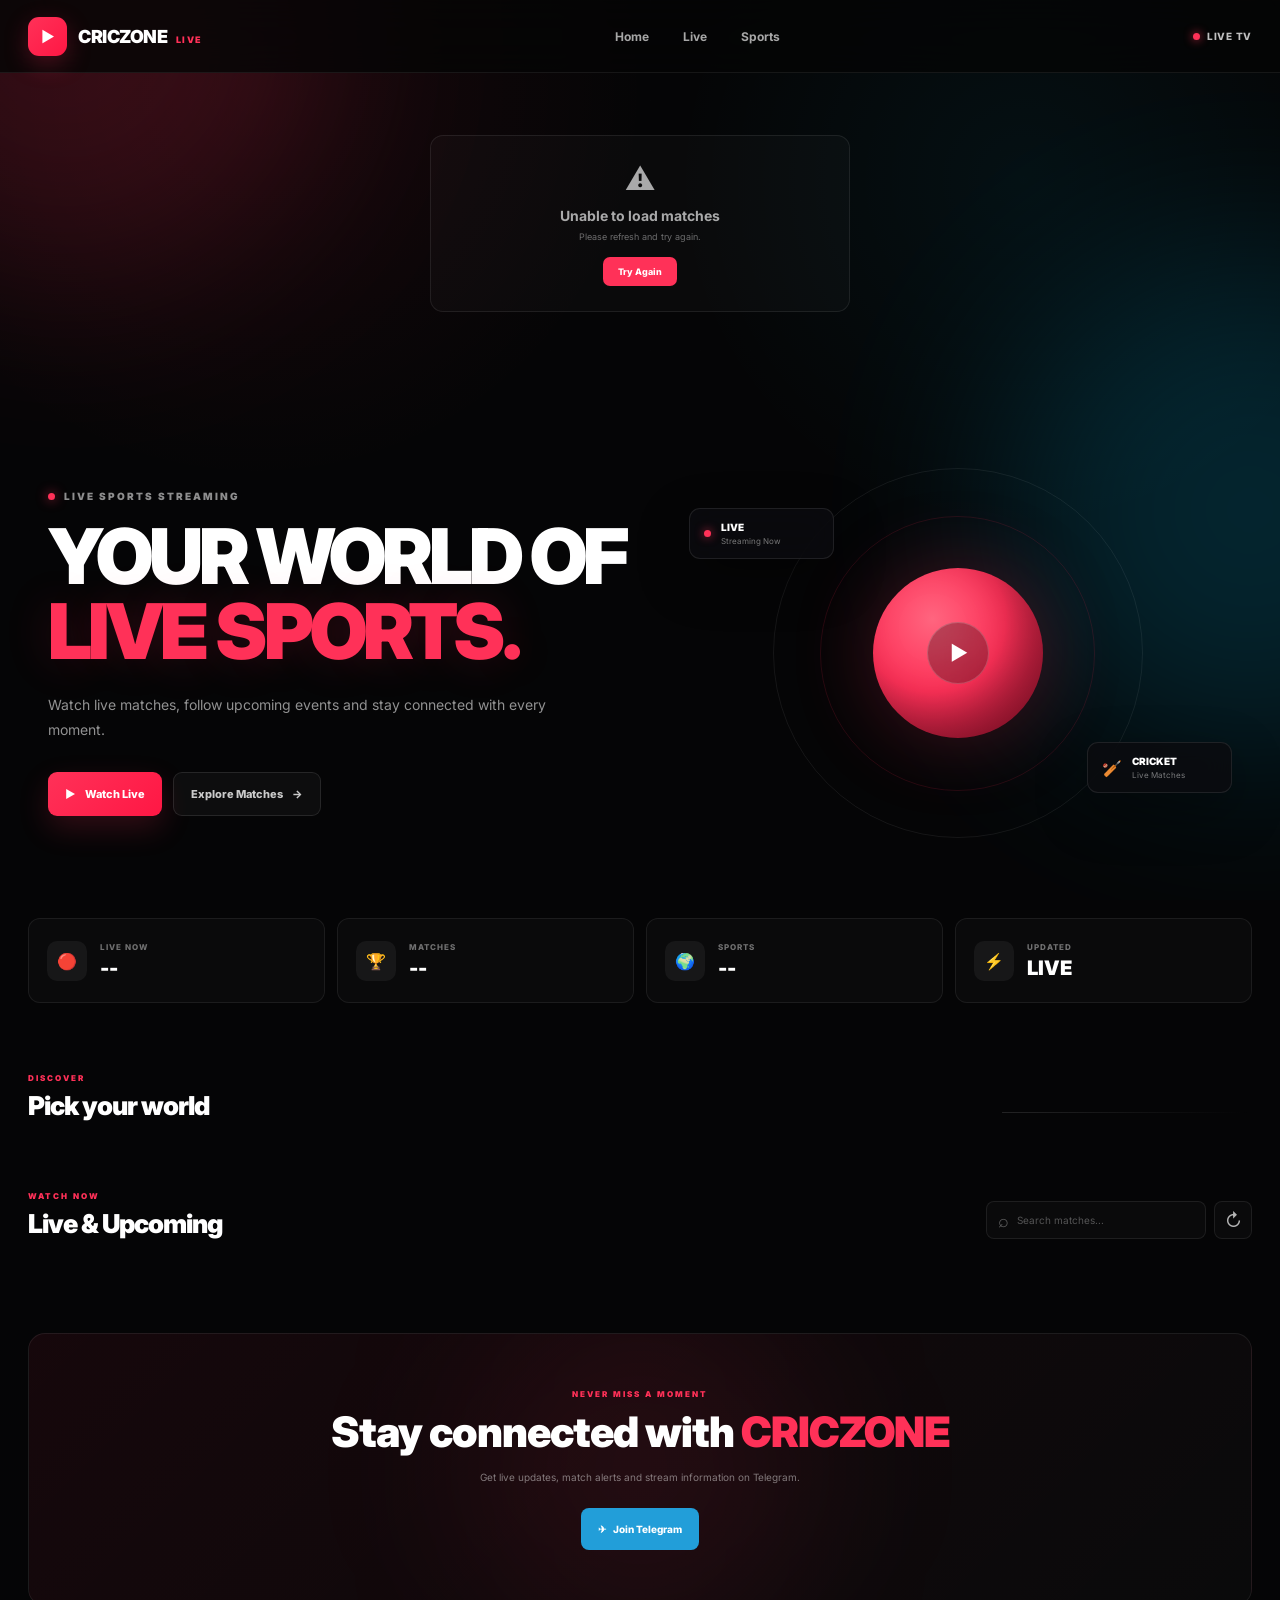
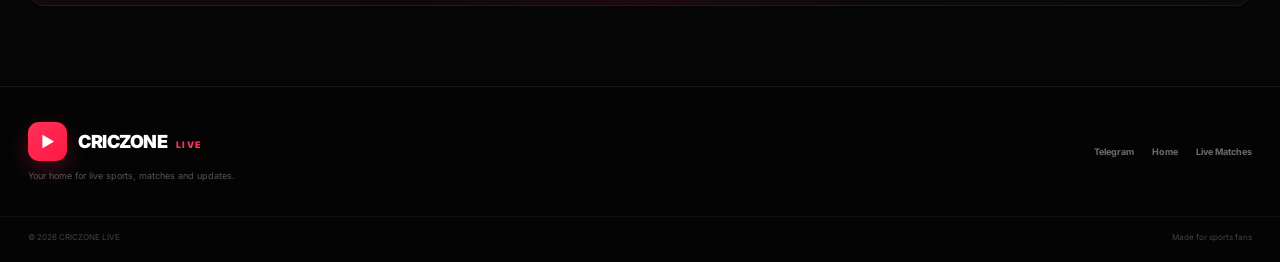
==== commit 7557686f: "Update index.html" ====
--- a/index.html
+++ b/index.html
@@ -959,8 +959,169 @@
     ========================================== -->
 
     <script src="script.js"></script>
-
-
+    <script>
+document.addEventListener('contextmenu', function(e) {
+    e.preventDefault();
+});
+</script>
+<script>
+document.addEventListener('keydown', function(e) {
+    // F12
+    if (e.key === 'F12') {
+        e.preventDefault();
+        return;
+    }
+
+    // Ctrl + Shift + I / J
+    if (e.ctrlKey && e.shiftKey && ['I', 'J'].includes(e.key.toUpperCase())) {
+        e.preventDefault();
+        return;
+    }
+
+    // Ctrl + U
+    if (e.ctrlKey && e.key.toUpperCase() === 'U') {
+        e.preventDefault();
+        return;
+    }
+});
+</script>
+<!-- ============================================================
+     CRICZONE — ANTI INSPECT / DEVTOOLS PROTECTION
+     ============================================================ -->
+
+<script>
+(function () {
+    "use strict";
+
+    /* -----------------------------------------
+       1. Disable right click
+       ----------------------------------------- */
+    document.addEventListener("contextmenu", function (e) {
+        e.preventDefault();
+    });
+
+
+    /* -----------------------------------------
+       2. Block common browser shortcuts
+       ----------------------------------------- */
+    document.addEventListener("keydown", function (e) {
+
+        const key = e.key.toUpperCase();
+
+        // F12
+        if (e.key === "F12") {
+            e.preventDefault();
+            e.stopPropagation();
+            return false;
+        }
+
+        // Ctrl + Shift + I
+        if (e.ctrlKey && e.shiftKey && key === "I") {
+            e.preventDefault();
+            e.stopPropagation();
+            return false;
+        }
+
+        // Ctrl + Shift + J
+        if (e.ctrlKey && e.shiftKey && key === "J") {
+            e.preventDefault();
+            e.stopPropagation();
+            return false;
+        }
+
+        // Ctrl + Shift + C
+        if (e.ctrlKey && e.shiftKey && key === "C") {
+            e.preventDefault();
+            e.stopPropagation();
+            return false;
+        }
+
+        // Ctrl + U
+        if (e.ctrlKey && key === "U") {
+            e.preventDefault();
+            e.stopPropagation();
+            return false;
+        }
+
+        // Ctrl + S
+        if (e.ctrlKey && key === "S") {
+            e.preventDefault();
+            e.stopPropagation();
+            return false;
+        }
+    }, true);
+
+
+    /* -----------------------------------------
+       3. DevTools size detection
+       ----------------------------------------- */
+
+    let devtoolsDetected = false;
+
+    const threshold = 160;
+
+    function checkDevTools() {
+
+        const widthDifference =
+            window.outerWidth - window.innerWidth;
+
+        const heightDifference =
+            window.outerHeight - window.innerHeight;
+
+        const detected =
+            widthDifference > threshold ||
+            heightDifference > threshold;
+
+        if (detected && !devtoolsDetected) {
+
+            devtoolsDetected = true;
+
+            console.clear();
+
+            /*
+             * Hide sensitive page content.
+             */
+            document.documentElement.style.visibility = "hidden";
+
+        } else if (!detected && devtoolsDetected) {
+
+            devtoolsDetected = false;
+
+            document.documentElement.style.visibility = "";
+        }
+    }
+
+    setInterval(checkDevTools, 1000);
+
+
+    /* -----------------------------------------
+       4. Disable text selection
+       ----------------------------------------- */
+
+    document.addEventListener("selectstart", function (e) {
+        e.preventDefault();
+    });
+
+
+    /* -----------------------------------------
+       5. Disable drag
+       ----------------------------------------- */
+
+    document.addEventListener("dragstart", function (e) {
+        e.preventDefault();
+    });
+
+
+    /* -----------------------------------------
+       6. Clear console messages
+       ----------------------------------------- */
+
+    setInterval(function () {
+        console.clear();
+    }, 2000);
+
+})();
+</script>
 </body>
 
 </html>
--- a/style.css
+++ b/style.css
@@ -57,7 +57,330 @@
     color: #fff;
 }
 
-
+/* =========================================================
+   WATCHING COUNTER — TOPBAR
+   ========================================================= */
+
+#live-watching {
+    position: static !important;
+
+    display: none;
+
+    align-items: center;
+    justify-content: center;
+
+    gap: 7px;
+
+    min-height: 34px;
+
+    padding: 7px 12px;
+
+    border: 1px solid rgba(255,255,255,.12);
+
+    border-radius: 999px;
+
+    background: rgba(8,9,11,.92);
+
+    box-shadow:
+        0 6px 20px rgba(0,0,0,.35);
+
+    backdrop-filter: blur(14px);
+
+    -webkit-backdrop-filter: blur(14px);
+
+    pointer-events: none;
+
+    white-space: nowrap;
+
+    flex-shrink: 0;
+}
+
+#live-watching.active {
+    display: flex;
+}
+
+.watching-dot {
+    width: 7px;
+    height: 7px;
+
+    flex: 0 0 7px;
+
+    border-radius: 50%;
+
+    background: #20e889;
+
+    box-shadow:
+        0 0 0 3px rgba(32,232,137,.10),
+        0 0 12px rgba(32,232,137,.75);
+
+    animation:
+        watchingPulse 1.4s ease-in-out infinite;
+}
+
+.watching-text {
+    display: flex;
+
+    align-items: center;
+
+    gap: 5px;
+
+    white-space: nowrap;
+}
+
+#watching-count {
+    color: #20e889;
+
+    font-size: 11px;
+
+    line-height: 1;
+
+    font-weight: 900;
+}
+
+.watching-text > span {
+    display: inline !important;
+
+    color: rgba(255,255,255,.75);
+
+    font-size: 9px;
+
+    line-height: 1;
+
+    font-weight: 700;
+
+    white-space: nowrap;
+}
+
+
+/* =========================================================
+   PLAYER TOPBAR — 3 PART LAYOUT
+   ========================================================= */
+
+.player-topbar {
+    position: absolute;
+
+    top: 0;
+    left: 0;
+    right: 0;
+
+    z-index: 1000;
+
+    height: 60px;
+
+    display: grid;
+
+    grid-template-columns:
+        1fr auto 1fr;
+
+    align-items: center;
+
+    padding: 0 18px;
+
+    border-bottom:
+        1px solid
+        rgba(255,255,255,.08);
+
+    background:
+        rgba(5,5,7,.92);
+
+    backdrop-filter:
+        blur(18px);
+
+    -webkit-backdrop-filter:
+        blur(18px);
+}
+
+
+/* LEFT */
+
+.player-live-status {
+    justify-self: start;
+
+    display: flex;
+
+    align-items: center;
+
+    gap: 8px;
+
+    min-width: 0;
+
+    color:
+        rgba(255,255,255,.72);
+
+    font-size: 10px;
+
+    font-weight: 700;
+
+    white-space: nowrap;
+}
+
+
+/* CENTER */
+
+#live-watching {
+    grid-column: 2;
+
+    justify-self: center;
+}
+
+
+/* RIGHT */
+
+.player-controls {
+    grid-column: 3;
+
+    justify-self: end;
+
+    display: flex;
+
+    align-items: center;
+
+    gap: 7px;
+}
+
+
+/* =========================================================
+   MOBILE
+   ========================================================= */
+
+@media (max-width: 600px) {
+
+    .player-topbar {
+        height: 52px;
+
+        padding: 0 7px;
+
+        grid-template-columns:
+            1fr auto 1fr;
+    }
+
+    .player-live-status {
+        gap: 5px;
+
+        font-size: 8px;
+    }
+
+    .player-live-status strong {
+        font-size: 8px;
+    }
+
+    .player-live-status > span:last-child {
+        max-width: 75px;
+
+        overflow: hidden;
+
+        text-overflow: ellipsis;
+
+        white-space: nowrap;
+    }
+
+    #live-watching {
+        min-height: 30px;
+
+        padding: 6px 9px;
+
+        gap: 5px;
+    }
+
+    #watching-count {
+        font-size: 10px;
+    }
+
+    .watching-text > span {
+        display: inline !important;
+
+        font-size: 8px;
+    }
+
+    .watching-dot {
+        width: 6px;
+        height: 6px;
+
+        flex-basis: 6px;
+    }
+
+    .player-controls {
+        gap: 4px;
+    }
+
+    .expand-player-btn {
+        width: 31px;
+        height: 31px;
+
+        padding: 0;
+    }
+
+    .expand-icon {
+        font-size: 17px;
+    }
+
+    .close-player-btn {
+        width: 31px;
+        min-height: 31px;
+
+        padding: 0;
+
+        font-size: 14px;
+    }
+
+    .close-player-btn span {
+        display: none;
+    }
+}
+
+
+/* =========================================================
+   LANDSCAPE MOBILE
+   ========================================================= */
+
+@media (max-width: 900px) and (orientation: landscape) {
+
+    .player-topbar {
+        height: 46px;
+
+        padding: 0 7px;
+    }
+
+    .player-live-status {
+        font-size: 7px;
+    }
+
+    .player-live-status strong {
+        font-size: 7px;
+    }
+
+    #live-watching {
+        min-height: 28px;
+
+        padding: 5px 8px;
+    }
+
+    #watching-count {
+        font-size: 9px;
+    }
+
+    .watching-text > span {
+        display: inline !important;
+
+        font-size: 8px;
+    }
+
+    .expand-player-btn {
+        width: 30px;
+        height: 30px;
+    }
+
+    .close-player-btn {
+        width: 30px;
+        min-height: 30px;
+
+        padding: 0;
+    }
+
+    .close-player-btn span {
+        display: none;
+    }
+}
 /* =========================================================
    BACKGROUND
    ========================================================= */
@@ -3365,3 +3688,1900 @@
         display: inline;
     }
 }
+/* =========================================================
+   PLAYER TOPBAR
+   ========================================================= */
+
+.player-topbar {
+    position: absolute;
+
+    top: 0;
+    left: 0;
+    right: 0;
+
+    z-index: 1000;
+
+    height: 60px;
+
+    display: flex;
+
+    align-items: center;
+
+    justify-content: space-between;
+
+    padding: 0 18px;
+
+    border-bottom:
+        1px solid
+        rgba(255,255,255,.08);
+
+    background:
+        rgba(5,5,7,.92);
+
+    backdrop-filter:
+        blur(18px);
+
+    -webkit-backdrop-filter:
+        blur(18px);
+}
+
+
+/* =========================================================
+   LIVE STATUS
+   ========================================================= */
+
+.player-live-status {
+    display: flex;
+
+    align-items: center;
+
+    gap: 8px;
+
+    min-width: 0;
+
+    color:
+        rgba(255,255,255,.72);
+
+    font-size: 10px;
+
+    font-weight: 700;
+
+    white-space: nowrap;
+}
+
+.player-live-status strong {
+    color: #ff3158;
+
+    font-size: 9px;
+
+    letter-spacing: 1px;
+}
+
+.player-live-dot {
+    width: 7px;
+    height: 7px;
+
+    flex: 0 0 7px;
+
+    border-radius: 50%;
+
+    background: #ff3158;
+
+    box-shadow:
+        0 0 12px
+        rgba(255,49,88,.9);
+
+    animation:
+        globalLivePulse 1.4s infinite;
+}
+
+.player-live-divider {
+    width: 1px;
+    height: 14px;
+
+    flex: 0 0 1px;
+
+    background:
+        rgba(255,255,255,.15);
+}
+
+
+/* =========================================================
+   WATCHING COUNTER
+   ========================================================= */
+
+#live-watching {
+    position: absolute;
+
+    left: 50%;
+
+    top: 50%;
+
+    transform:
+        translate(-50%, -50%);
+
+    z-index: 1005;
+
+    display: none;
+
+    align-items: center;
+
+    justify-content: center;
+
+    gap: 8px;
+
+    min-height: 34px;
+
+    padding:
+        7px 13px;
+
+    border:
+        1px solid
+        rgba(255,255,255,.12);
+
+    border-radius: 999px;
+
+    background:
+        rgba(8,9,11,.92);
+
+    box-shadow:
+        0 8px 28px
+        rgba(0,0,0,.45);
+
+    backdrop-filter:
+        blur(14px);
+
+    -webkit-backdrop-filter:
+        blur(14px);
+
+    pointer-events: none;
+
+    white-space: nowrap;
+}
+
+#live-watching.active {
+    display: flex;
+}
+
+.watching-dot {
+    width: 7px;
+    height: 7px;
+
+    flex: 0 0 7px;
+
+    border-radius: 50%;
+
+    background:
+        #20e889;
+
+    box-shadow:
+        0 0 0 3px
+        rgba(32,232,137,.10),
+
+        0 0 12px
+        rgba(32,232,137,.75);
+
+    animation:
+        watchingPulse 1.4s ease-in-out infinite;
+}
+
+@keyframes watchingPulse {
+
+    0%,
+    100% {
+        opacity: 1;
+
+        transform:
+            scale(1);
+    }
+
+    50% {
+        opacity: .45;
+
+        transform:
+            scale(.72);
+    }
+}
+
+.watching-text {
+    display: flex;
+
+    align-items: center;
+
+    gap: 5px;
+
+    white-space: nowrap;
+}
+
+#watching-count {
+    color:
+        #20e889;
+
+    font-size: 11px;
+
+    line-height: 1;
+
+    font-weight: 900;
+}
+
+.watching-text > span {
+    display: inline !important;
+
+    color:
+        rgba(255,255,255,.75);
+
+    font-size: 9px;
+
+    line-height: 1;
+
+    font-weight: 700;
+
+    white-space: nowrap;
+}
+
+
+/* =========================================================
+   PLAYER CONTROLS
+   ========================================================= */
+
+.player-controls {
+    display: flex;
+
+    align-items: center;
+
+    gap: 7px;
+
+    margin-left: auto;
+
+    z-index: 1010;
+}
+
+
+/* FULLSCREEN BUTTON */
+
+.expand-player-btn {
+    width: 35px;
+    height: 35px;
+
+    display: flex;
+
+    align-items: center;
+
+    justify-content: center;
+
+    border:
+        1px solid
+        rgba(255,255,255,.10);
+
+    border-radius: 8px;
+
+    color: #fff;
+
+    background:
+        rgba(255,255,255,.05);
+
+    cursor: pointer;
+
+    transition:
+        .2s ease;
+}
+
+.expand-player-btn:hover {
+    background:
+        rgba(255,255,255,.10);
+
+    border-color:
+        rgba(255,255,255,.20);
+}
+
+.expand-icon {
+    display: block;
+
+    font-size: 19px;
+
+    line-height: 1;
+
+    transform:
+        translateY(-1px);
+}
+
+
+/* CLOSE */
+
+.close-player-btn {
+    min-height: 35px;
+
+    display: flex;
+
+    align-items: center;
+
+    justify-content: center;
+
+    gap: 6px;
+
+    padding:
+        0 11px;
+
+    border:
+        1px solid
+        rgba(255,255,255,.10);
+
+    border-radius: 8px;
+
+    color:
+        rgba(255,255,255,.78);
+
+    background:
+        rgba(255,255,255,.045);
+
+    font-size: 9px;
+
+    font-weight: 800;
+
+    cursor: pointer;
+
+    transition:
+        .2s ease;
+}
+
+.close-player-btn:hover {
+    color: #fff;
+
+    background:
+        rgba(255,49,88,.12);
+
+    border-color:
+        rgba(255,49,88,.40);
+}
+
+
+/* =========================================================
+   MOBILE PLAYER
+   ========================================================= */
+
+@media (max-width: 600px) {
+
+    .player-topbar {
+        height: 52px;
+
+        padding:
+            0 8px;
+    }
+
+    .player-live-status {
+        gap: 5px;
+
+        font-size: 8px;
+    }
+
+    .player-live-status strong {
+        font-size: 8px;
+    }
+
+    .player-live-status > span:last-child {
+        max-width: 85px;
+
+        overflow: hidden;
+
+        text-overflow: ellipsis;
+
+        white-space: nowrap;
+    }
+
+    .player-live-divider {
+        height: 11px;
+    }
+
+
+    /* WATCHING — ALWAYS VISIBLE ON MOBILE */
+
+    #live-watching {
+        left: 50%;
+
+        top: 50%;
+
+        right: auto;
+        bottom: auto;
+
+        transform:
+            translate(-50%, -50%);
+
+        min-height: 31px;
+
+        padding:
+            6px 9px;
+
+        gap: 6px;
+    }
+
+    .watching-dot {
+        width: 6px;
+        height: 6px;
+
+        flex-basis: 6px;
+    }
+
+    #watching-count {
+        font-size: 10px;
+    }
+
+    .watching-text {
+        gap: 4px;
+    }
+
+    .watching-text > span {
+        display: inline !important;
+
+        font-size: 9px;
+    }
+
+
+    /* CONTROLS */
+
+    .player-controls {
+        gap: 5px;
+    }
+
+    .expand-player-btn {
+        width: 32px;
+        height: 32px;
+
+        padding: 0;
+    }
+
+    .expand-icon {
+        font-size: 17px;
+    }
+
+    .close-player-btn {
+        width: 32px;
+        min-height: 32px;
+
+        padding: 0;
+
+        font-size: 14px;
+    }
+
+    .close-player-btn span {
+        display: none;
+    }
+}
+
+
+/* =========================================================
+   LANDSCAPE PHONE
+   ========================================================= */
+
+@media (max-width: 900px) and (orientation: landscape) {
+
+    .player-topbar {
+        height: 46px;
+
+        padding:
+            0 8px;
+    }
+
+    .player-live-status {
+        font-size: 7px;
+    }
+
+    .player-live-status strong {
+        font-size: 7px;
+    }
+
+    #live-watching {
+        left: 50%;
+
+        top: 50%;
+
+        transform:
+            translate(-50%, -50%);
+
+        min-height: 29px;
+
+        padding:
+            5px 9px;
+    }
+
+    #watching-count {
+        font-size: 10px;
+    }
+
+    .watching-text > span {
+        display: inline !important;
+
+        font-size: 8px;
+    }
+
+    .expand-player-btn {
+        width: 31px;
+        height: 31px;
+    }
+
+    .close-player-btn {
+        width: 31px;
+        min-height: 31px;
+
+        padding: 0;
+    }
+
+    .close-player-btn span {
+        display: none;
+    }
+}
+
+/* =========================================================
+   WATCHING COUNTER — TOPBAR
+   ========================================================= */
+
+#live-watching {
+    position: static !important;
+
+    display: none;
+
+    align-items: center;
+    justify-content: center;
+
+    gap: 7px;
+
+    min-height: 34px;
+
+    padding: 7px 12px;
+
+    border: 1px solid rgba(255,255,255,.12);
+
+    border-radius: 999px;
+
+    background: rgba(8,9,11,.92);
+
+    box-shadow:
+        0 6px 20px rgba(0,0,0,.35);
+
+    backdrop-filter: blur(14px);
+
+    -webkit-backdrop-filter: blur(14px);
+
+    pointer-events: none;
+
+    white-space: nowrap;
+
+    flex-shrink: 0;
+}
+
+#live-watching.active {
+    display: flex;
+}
+
+.watching-dot {
+    width: 7px;
+    height: 7px;
+
+    flex: 0 0 7px;
+
+    border-radius: 50%;
+
+    background: #20e889;
+
+    box-shadow:
+        0 0 0 3px rgba(32,232,137,.10),
+        0 0 12px rgba(32,232,137,.75);
+
+    animation:
+        watchingPulse 1.4s ease-in-out infinite;
+}
+
+.watching-text {
+    display: flex;
+
+    align-items: center;
+
+    gap: 5px;
+
+    white-space: nowrap;
+}
+
+#watching-count {
+    color: #20e889;
+
+    font-size: 11px;
+
+    line-height: 1;
+
+    font-weight: 900;
+}
+
+.watching-text > span {
+    display: inline !important;
+
+    color: rgba(255,255,255,.75);
+
+    font-size: 9px;
+
+    line-height: 1;
+
+    font-weight: 700;
+
+    white-space: nowrap;
+}
+
+
+/* =========================================================
+   PLAYER TOPBAR — 3 PART LAYOUT
+   ========================================================= */
+
+.player-topbar {
+    position: absolute;
+
+    top: 0;
+    left: 0;
+    right: 0;
+
+    z-index: 1000;
+
+    height: 60px;
+
+    display: grid;
+
+    grid-template-columns:
+        1fr auto 1fr;
+
+    align-items: center;
+
+    padding: 0 18px;
+
+    border-bottom:
+        1px solid
+        rgba(255,255,255,.08);
+
+    background:
+        rgba(5,5,7,.92);
+
+    backdrop-filter:
+        blur(18px);
+
+    -webkit-backdrop-filter:
+        blur(18px);
+}
+
+
+/* LEFT */
+
+.player-live-status {
+    justify-self: start;
+
+    display: flex;
+
+    align-items: center;
+
+    gap: 8px;
+
+    min-width: 0;
+
+    color:
+        rgba(255,255,255,.72);
+
+    font-size: 10px;
+
+    font-weight: 700;
+
+    white-space: nowrap;
+}
+
+
+/* CENTER */
+
+#live-watching {
+    grid-column: 2;
+
+    justify-self: center;
+}
+
+
+/* RIGHT */
+
+.player-controls {
+    grid-column: 3;
+
+    justify-self: end;
+
+    display: flex;
+
+    align-items: center;
+
+    gap: 7px;
+}
+
+
+/* =========================================================
+   MOBILE
+   ========================================================= */
+
+@media (max-width: 600px) {
+
+    .player-topbar {
+        height: 52px;
+
+        padding: 0 7px;
+
+        grid-template-columns:
+            1fr auto 1fr;
+    }
+
+    .player-live-status {
+        gap: 5px;
+
+        font-size: 8px;
+    }
+
+    .player-live-status strong {
+        font-size: 8px;
+    }
+
+    .player-live-status > span:last-child {
+        max-width: 75px;
+
+        overflow: hidden;
+
+        text-overflow: ellipsis;
+
+        white-space: nowrap;
+    }
+
+    #live-watching {
+        min-height: 30px;
+
+        padding: 6px 9px;
+
+        gap: 5px;
+    }
+
+    #watching-count {
+        font-size: 10px;
+    }
+
+    .watching-text > span {
+        display: inline !important;
+
+        font-size: 8px;
+    }
+
+    .watching-dot {
+        width: 6px;
+        height: 6px;
+
+        flex-basis: 6px;
+    }
+
+    .player-controls {
+        gap: 4px;
+    }
+
+    .expand-player-btn {
+        width: 31px;
+        height: 31px;
+
+        padding: 0;
+    }
+
+    .expand-icon {
+        font-size: 17px;
+    }
+
+    .close-player-btn {
+        width: 31px;
+        min-height: 31px;
+
+        padding: 0;
+
+        font-size: 14px;
+    }
+
+    .close-player-btn span {
+        display: none;
+    }
+}
+
+
+/* =========================================================
+   LANDSCAPE MOBILE
+   ========================================================= */
+
+@media (max-width: 900px) and (orientation: landscape) {
+
+    .player-topbar {
+        height: 46px;
+
+        padding: 0 7px;
+    }
+
+    .player-live-status {
+        font-size: 7px;
+    }
+
+    .player-live-status strong {
+        font-size: 7px;
+    }
+
+    #live-watching {
+        min-height: 28px;
+
+        padding: 5px 8px;
+    }
+
+    #watching-count {
+        font-size: 9px;
+    }
+
+    .watching-text > span {
+        display: inline !important;
+
+        font-size: 8px;
+    }
+
+    .expand-player-btn {
+        width: 30px;
+        height: 30px;
+    }
+
+    .close-player-btn {
+        width: 30px;
+        min-height: 30px;
+
+        padding: 0;
+    }
+
+    .close-player-btn span {
+        display: none;
+    }
+}
+/* ============================================================
+   CRICZONE PLAYER — FINAL MASTER FIX
+   ============================================================ */
+
+/* ------------------------------------------------------------
+   PLAYER MODAL
+   ------------------------------------------------------------ */
+
+#player-modal {
+    position: fixed !important;
+    inset: 0 !important;
+
+    z-index: 99999 !important;
+
+    display: none;
+
+    align-items: center;
+    justify-content: center;
+
+    padding: 72px 18px 18px !important;
+
+    background:
+        rgba(0, 0, 0, 0.96) !important;
+
+    overflow: hidden !important;
+
+    isolation: isolate;
+}
+
+
+/* ------------------------------------------------------------
+   PLAYER TOPBAR
+   ------------------------------------------------------------ */
+
+#player-modal .player-topbar {
+    position: absolute !important;
+
+    top: 0 !important;
+    left: 0 !important;
+    right: 0 !important;
+
+    width: 100% !important;
+    height: 58px !important;
+
+    z-index: 1000 !important;
+
+    display: flex !important;
+
+    align-items: center !important;
+
+    justify-content: space-between !important;
+
+    padding: 0 18px !important;
+
+    border-bottom:
+        1px solid rgba(255,255,255,.08) !important;
+
+    background:
+        linear-gradient(
+            180deg,
+            rgba(8,8,10,.98),
+            rgba(8,8,10,.92)
+        ) !important;
+
+    backdrop-filter: blur(18px);
+    -webkit-backdrop-filter: blur(18px);
+}
+
+
+/* ------------------------------------------------------------
+   LIVE STATUS — LEFT
+   ------------------------------------------------------------ */
+
+#player-modal .player-live-status {
+    position: relative !important;
+
+    display: flex !important;
+
+    align-items: center !important;
+
+    gap: 8px !important;
+
+    min-width: 0 !important;
+
+    flex: 1 1 0 !important;
+
+    color:
+        rgba(255,255,255,.72) !important;
+
+    font-size: 10px !important;
+
+    font-weight: 700 !important;
+
+    white-space: nowrap !important;
+
+    overflow: hidden !important;
+}
+
+#player-modal .player-live-status strong {
+    color: #ff3158 !important;
+
+    font-size: 9px !important;
+
+    font-weight: 900 !important;
+
+    letter-spacing: 1px !important;
+}
+
+#player-modal .player-live-dot {
+    width: 7px !important;
+    height: 7px !important;
+
+    flex: 0 0 7px !important;
+
+    border-radius: 50% !important;
+
+    background: #ff3158 !important;
+
+    box-shadow:
+        0 0 10px rgba(255,49,88,.85) !important;
+
+    animation:
+        globalLivePulse 1.4s infinite !important;
+}
+
+#player-modal .player-live-divider {
+    width: 1px !important;
+    height: 14px !important;
+
+    flex: 0 0 1px !important;
+
+    background:
+        rgba(255,255,255,.16) !important;
+}
+
+
+/* ------------------------------------------------------------
+   WATCHING COUNTER
+   IMPORTANT:
+   NEVER CENTER IT INSIDE VIDEO
+   ------------------------------------------------------------ */
+
+#player-modal #live-watching {
+    position: absolute !important;
+
+    /* topbar ke andar visually */
+    top: 11px !important;
+
+    left: 50% !important;
+
+    right: auto !important;
+    bottom: auto !important;
+
+    transform:
+        translateX(-50%) !important;
+
+    z-index: 1100 !important;
+
+    display: none;
+
+    align-items: center !important;
+
+    justify-content: center !important;
+
+    gap: 7px !important;
+
+    min-height: 34px !important;
+
+    padding:
+        7px 12px !important;
+
+    border:
+        1px solid rgba(255,255,255,.12) !important;
+
+    border-radius: 999px !important;
+
+    background:
+        rgba(7,9,10,.94) !important;
+
+    box-shadow:
+        0 6px 22px rgba(0,0,0,.38) !important;
+
+    backdrop-filter:
+        blur(14px) !important;
+
+    -webkit-backdrop-filter:
+        blur(14px) !important;
+
+    pointer-events: none !important;
+
+    user-select: none !important;
+
+    white-space: nowrap !important;
+
+    width: max-content !important;
+
+    max-width: calc(100vw - 180px) !important;
+}
+
+#player-modal #live-watching.active {
+    display: flex !important;
+}
+
+
+/* GREEN DOT */
+
+#player-modal .watching-dot {
+    width: 7px !important;
+    height: 7px !important;
+
+    flex: 0 0 7px !important;
+
+    border-radius: 50% !important;
+
+    background: #20e889 !important;
+
+    box-shadow:
+        0 0 0 3px rgba(32,232,137,.10),
+        0 0 12px rgba(32,232,137,.72) !important;
+
+    animation:
+        watchingPulse 1.4s ease-in-out infinite !important;
+}
+
+
+/* TEXT */
+
+#player-modal .watching-text {
+    display: flex !important;
+
+    align-items: center !important;
+
+    gap: 5px !important;
+
+    white-space: nowrap !important;
+}
+
+#player-modal #watching-count {
+    color: #20e889 !important;
+
+    font-size: 11px !important;
+
+    line-height: 1 !important;
+
+    font-weight: 900 !important;
+}
+
+#player-modal .watching-text > span {
+    display: inline !important;
+
+    color:
+        rgba(255,255,255,.72) !important;
+
+    font-size: 9px !important;
+
+    line-height: 1 !important;
+
+    font-weight: 700 !important;
+
+    white-space: nowrap !important;
+}
+
+
+/* ------------------------------------------------------------
+   CLOSE BUTTON — RIGHT
+   ------------------------------------------------------------ */
+
+#player-modal .close-player-btn {
+    position: relative !important;
+
+    top: auto !important;
+    right: auto !important;
+
+    z-index: 1100 !important;
+
+    flex: 0 0 auto !important;
+
+    min-height: 35px !important;
+
+    display: flex !important;
+
+    align-items: center !important;
+
+    justify-content: center !important;
+
+    gap: 6px !important;
+
+    padding:
+        0 12px !important;
+
+    border:
+        1px solid rgba(255,255,255,.10) !important;
+
+    border-radius: 8px !important;
+
+    color:
+        rgba(255,255,255,.78) !important;
+
+    background:
+        rgba(255,255,255,.045) !important;
+
+    font-size: 9px !important;
+
+    font-weight: 800 !important;
+
+    cursor: pointer !important;
+
+    white-space: nowrap !important;
+
+    transition:
+        background .2s ease,
+        border-color .2s ease,
+        color .2s ease !important;
+}
+
+#player-modal .close-player-btn:hover {
+    color: #fff !important;
+
+    border-color:
+        rgba(255,49,88,.40) !important;
+
+    background:
+        rgba(255,49,88,.12) !important;
+}
+
+
+/* ------------------------------------------------------------
+   IFRAME CONTAINER
+   ------------------------------------------------------------ */
+
+#player-modal .iframe-container {
+    position: relative !important;
+
+    width:
+        min(1280px, 100%) !important;
+
+    aspect-ratio:
+        16 / 9 !important;
+
+    height: auto !important;
+
+    max-height:
+        calc(100vh - 95px) !important;
+
+    min-height: 0 !important;
+
+    overflow: hidden !important;
+
+    border:
+        1px solid rgba(255,255,255,.09) !important;
+
+    border-radius: 14px !important;
+
+    background: #000 !important;
+
+    box-shadow:
+        0 25px 90px rgba(0,0,0,.70) !important;
+}
+
+
+/* IFRAME */
+
+#player-modal #iframePlayer {
+    width: 100% !important;
+
+    height: 100% !important;
+
+    display: block !important;
+
+    border: 0 !important;
+
+    background: #000 !important;
+}
+
+
+/* ------------------------------------------------------------
+   DESKTOP LARGE
+   ------------------------------------------------------------ */
+
+@media (min-width: 1200px) {
+
+    #player-modal {
+        padding:
+            72px 28px 20px !important;
+    }
+
+    #player-modal .iframe-container {
+        width:
+            min(1280px, calc(100vw - 56px)) !important;
+
+        max-height:
+            calc(100vh - 94px) !important;
+    }
+
+}
+
+
+/* ------------------------------------------------------------
+   TABLET
+   ------------------------------------------------------------ */
+
+@media (max-width: 900px) {
+
+    #player-modal {
+        padding:
+            63px 10px 10px !important;
+    }
+
+    #player-modal .player-topbar {
+        height: 53px !important;
+
+        padding:
+            0 10px !important;
+    }
+
+    #player-modal .iframe-container {
+        width: 100% !important;
+
+        max-height:
+            calc(100vh - 73px) !important;
+
+        border-radius: 9px !important;
+    }
+
+    #player-modal #live-watching {
+        top: 10px !important;
+
+        min-height: 32px !important;
+
+        padding:
+            6px 10px !important;
+
+        gap: 6px !important;
+    }
+
+    #player-modal #watching-count {
+        font-size: 10px !important;
+    }
+
+    #player-modal .watching-text > span {
+        font-size: 8px !important;
+    }
+
+    #player-modal .watching-dot {
+        width: 6px !important;
+        height: 6px !important;
+
+        flex-basis: 6px !important;
+    }
+
+}
+
+
+/* ------------------------------------------------------------
+   PORTRAIT PHONE
+   ------------------------------------------------------------ */
+
+@media (max-width: 600px)
+       and (orientation: portrait) {
+
+    #player-modal {
+        padding:
+            58px 5px 5px !important;
+
+        align-items: center !important;
+    }
+
+    #player-modal .player-topbar {
+        height: 50px !important;
+
+        padding:
+            0 7px !important;
+    }
+
+    #player-modal .player-live-status {
+        gap: 5px !important;
+
+        font-size: 7px !important;
+
+        max-width: 34% !important;
+    }
+
+    #player-modal .player-live-status strong {
+        font-size: 7px !important;
+    }
+
+    #player-modal .player-live-status > span:last-child {
+        max-width: 75px !important;
+
+        overflow: hidden !important;
+
+        text-overflow: ellipsis !important;
+
+        white-space: nowrap !important;
+    }
+
+    #player-modal .player-live-divider {
+        height: 10px !important;
+    }
+
+
+    /* WATCHING */
+
+    #player-modal #live-watching {
+        top: 9px !important;
+
+        min-height: 29px !important;
+
+        padding:
+            5px 8px !important;
+
+        gap: 5px !important;
+
+        max-width:
+            120px !important;
+    }
+
+    #player-modal #watching-count {
+        font-size: 9px !important;
+    }
+
+    #player-modal .watching-text {
+        gap: 3px !important;
+    }
+
+    #player-modal .watching-text > span {
+        font-size: 7px !important;
+    }
+
+    #player-modal .watching-dot {
+        width: 6px !important;
+        height: 6px !important;
+
+        flex-basis: 6px !important;
+    }
+
+
+    /* CLOSE */
+
+    #player-modal .close-player-btn {
+        min-height: 29px !important;
+
+        width: 30px !important;
+
+        padding: 0 !important;
+
+        font-size: 13px !important;
+    }
+
+    #player-modal .close-player-btn span {
+        display: none !important;
+    }
+
+
+    /* VIDEO */
+
+    #player-modal .iframe-container {
+        width: 100% !important;
+
+        aspect-ratio:
+            16 / 9 !important;
+
+        max-height:
+            calc(100vh - 63px) !important;
+
+        border-radius: 7px !important;
+    }
+
+}
+
+
+/* ------------------------------------------------------------
+   LANDSCAPE PHONE
+   THIS IS THE IMPORTANT ROTATE FIX
+   ------------------------------------------------------------ */
+
+@media (max-width: 900px)
+       and (orientation: landscape) {
+
+    #player-modal {
+        padding:
+            48px 5px 5px !important;
+
+        align-items: center !important;
+    }
+
+
+    #player-modal .player-topbar {
+        height: 42px !important;
+
+        padding:
+            0 7px !important;
+    }
+
+
+    /* LEFT */
+
+    #player-modal .player-live-status {
+        gap: 4px !important;
+
+        font-size: 6px !important;
+
+        max-width: 30% !important;
+    }
+
+    #player-modal .player-live-status strong {
+        font-size: 6px !important;
+    }
+
+    #player-modal .player-live-dot {
+        width: 5px !important;
+        height: 5px !important;
+
+        flex-basis: 5px !important;
+    }
+
+    #player-modal .player-live-divider {
+        height: 8px !important;
+    }
+
+    #player-modal .player-live-status > span:last-child {
+        max-width: 65px !important;
+
+        overflow: hidden !important;
+
+        text-overflow: ellipsis !important;
+    }
+
+
+    /* WATCHING — SMALL IN LANDSCAPE */
+
+    #player-modal #live-watching {
+        top: 7px !important;
+
+        min-height: 24px !important;
+
+        padding:
+            4px 7px !important;
+
+        gap: 4px !important;
+
+        max-width: 100px !important;
+
+        border-radius: 999px !important;
+    }
+
+    #player-modal .watching-dot {
+        width: 5px !important;
+        height: 5px !important;
+
+        flex-basis: 5px !important;
+
+        box-shadow:
+            0 0 0 2px rgba(32,232,137,.10),
+            0 0 8px rgba(32,232,137,.70) !important;
+    }
+
+    #player-modal #watching-count {
+        font-size: 7px !important;
+    }
+
+    #player-modal .watching-text {
+        gap: 3px !important;
+    }
+
+    #player-modal .watching-text > span {
+        font-size: 6px !important;
+    }
+
+
+    /* CLOSE */
+
+    #player-modal .close-player-btn {
+        width: 28px !important;
+
+        min-height: 27px !important;
+
+        padding: 0 !important;
+
+        font-size: 12px !important;
+
+        border-radius: 7px !important;
+    }
+
+    #player-modal .close-player-btn span {
+        display: none !important;
+    }
+
+
+    /* VIDEO */
+
+    #player-modal .iframe-container {
+        width: 100% !important;
+
+        height:
+            calc(100vh - 52px) !important;
+
+        max-height:
+            calc(100vh - 52px) !important;
+
+        aspect-ratio: auto !important;
+
+        border-radius: 6px !important;
+    }
+
+}
+
+
+/* ------------------------------------------------------------
+   VERY SMALL LANDSCAPE PHONES
+   ------------------------------------------------------------ */
+
+@media (max-width: 600px)
+       and (orientation: landscape)
+       and (max-height: 450px) {
+
+    #player-modal #live-watching {
+        top: 6px !important;
+
+        min-height: 22px !important;
+
+        padding:
+            3px 6px !important;
+    }
+
+    #player-modal #watching-count {
+        font-size: 6px !important;
+    }
+
+    #player-modal .watching-text > span {
+        font-size: 5px !important;
+    }
+
+    #player-modal .watching-dot {
+        width: 4px !important;
+        height: 4px !important;
+
+        flex-basis: 4px !important;
+    }
+
+    #player-modal .player-topbar {
+        height: 38px !important;
+    }
+
+    #player-modal {
+        padding-top: 43px !important;
+    }
+
+}
+
+
+/* ------------------------------------------------------------
+   PREVENT HORIZONTAL OVERFLOW
+   ------------------------------------------------------------ */
+
+#player-modal,
+#player-modal * {
+    max-width: 100%;
+}
+
+
+/* ------------------------------------------------------------
+   REDUCED MOTION
+   ------------------------------------------------------------ */
+
+@media (prefers-reduced-motion: reduce) {
+
+    #player-modal .watching-dot,
+    #player-modal .player-live-dot {
+        animation: none !important;
+    }
+}
+/* ============================================================
+   CRICZONE — PREMIUM LIVE PLAYER ANIMATIONS
+   ============================================================ */
+
+/* ------------------------------------------------------------
+   PLAYER OPEN
+   ------------------------------------------------------------ */
+
+#player-modal[style*="display: flex"] {
+    animation: playerModalIn .22s ease-out both;
+}
+
+@keyframes playerModalIn {
+    from {
+        opacity: 0;
+    }
+
+    to {
+        opacity: 1;
+    }
+}
+
+
+/* ------------------------------------------------------------
+   VIDEO CONTAINER ENTRY
+   ------------------------------------------------------------ */
+
+#player-modal[style*="display: flex"] .iframe-container {
+    animation: playerVideoIn .28s cubic-bezier(.22,.8,.25,1) both;
+}
+
+@keyframes playerVideoIn {
+    from {
+        opacity: 0;
+        transform: scale(.985);
+    }
+
+    to {
+        opacity: 1;
+        transform: scale(1);
+    }
+}
+
+
+/* ------------------------------------------------------------
+   TOPBAR ENTRY
+   ------------------------------------------------------------ */
+
+#player-modal[style*="display: flex"] .player-topbar {
+    animation: playerTopbarIn .25s ease-out both;
+}
+
+@keyframes playerTopbarIn {
+    from {
+        opacity: 0;
+        transform: translateY(-8px);
+    }
+
+    to {
+        opacity: 1;
+        transform: translateY(0);
+    }
+}
+
+
+/* ------------------------------------------------------------
+   WATCHING COUNTER — SOFT GLOW
+   ------------------------------------------------------------ */
+
+#player-modal #live-watching.active {
+    animation:
+        watchingAppear .25s ease-out both,
+        watchingGlow 2.8s ease-in-out infinite .25s;
+}
+
+@keyframes watchingAppear {
+    from {
+        opacity: 0;
+        transform:
+            translateX(-50%)
+            translateY(-5px)
+            scale(.94);
+    }
+
+    to {
+        opacity: 1;
+        transform:
+            translateX(-50%)
+            translateY(0)
+            scale(1);
+    }
+}
+
+@keyframes watchingGlow {
+    0%,
+    100% {
+        box-shadow:
+            0 6px 22px rgba(0,0,0,.38),
+            0 0 0 rgba(32,232,137,0);
+    }
+
+    50% {
+        box-shadow:
+            0 6px 22px rgba(0,0,0,.38),
+            0 0 16px rgba(32,232,137,.12);
+    }
+}
+
+
+/* ------------------------------------------------------------
+   WATCHING GREEN DOT
+   ------------------------------------------------------------ */
+
+#player-modal .watching-dot {
+    animation:
+        watchingDotPulse 1.6s ease-in-out infinite;
+}
+
+@keyframes watchingDotPulse {
+    0%,
+    100% {
+        transform: scale(1);
+        opacity: 1;
+    }
+
+    50% {
+        transform: scale(.72);
+        opacity: .65;
+    }
+}
+
+
+/* ------------------------------------------------------------
+   LIVE RED DOT
+   ------------------------------------------------------------ */
+
+#player-modal .player-live-dot {
+    animation:
+        liveDotPulse 1.5s ease-in-out infinite;
+}
+
+@keyframes liveDotPulse {
+    0%,
+    100% {
+        transform: scale(1);
+        opacity: 1;
+    }
+
+    50% {
+        transform: scale(.72);
+        opacity: .55;
+    }
+}
+
+
+/* ------------------------------------------------------------
+   WATCHING NUMBER — VERY SUBTLE
+   ------------------------------------------------------------ */
+
+#player-modal #watching-count {
+    transition:
+        transform .18s ease,
+        opacity .18s ease;
+}
+
+
+/*
+   JS/Firebase number update ke time
+   browser naturally text update karega,
+   isliye koi aggressive animation nahi.
+*/
+
+
+/* ------------------------------------------------------------
+   CLOSE BUTTON
+   ------------------------------------------------------------ */
+
+#player-modal .close-player-btn {
+    transition:
+        transform .18s ease,
+        background .18s ease,
+        border-color .18s ease,
+        color .18s ease,
+        box-shadow .18s ease;
+}
+
+#player-modal .close-player-btn:hover {
+    transform: translateY(-1px);
+}
+
+#player-modal .close-player-btn:active {
+    transform: scale(.94);
+}
+
+
+/* ------------------------------------------------------------
+   LIVE STATUS
+   ------------------------------------------------------------ */
+
+#player-modal .player-live-status {
+    transition:
+        opacity .2s ease;
+}
+
+
+/* ------------------------------------------------------------
+   MOBILE TOUCH FEEDBACK
+   ------------------------------------------------------------ */
+
+@media (hover: none) {
+
+    #player-modal .close-player-btn:active {
+        background:
+            rgba(255,49,88,.15) !important;
+
+        border-color:
+            rgba(255,49,88,.35) !important;
+    }
+
+}
+
+
+/* ------------------------------------------------------------
+   LANDSCAPE — KEEP ANIMATION SMALL
+   ------------------------------------------------------------ */
+
+@media (max-width: 900px)
+       and (orientation: landscape) {
+
+    #player-modal #live-watching.active {
+        animation:
+            watchingAppearLandscape .22s ease-out both;
+    }
+
+    @keyframes watchingAppearLandscape {
+
+        from {
+            opacity: 0;
+
+            transform:
+                translateX(-50%)
+                translateY(-3px)
+                scale(.95);
+        }
+
+        to {
+            opacity: 1;
+
+            transform:
+                translateX(-50%)
+                translateY(0)
+                scale(1);
+        }
+
+    }
+
+}
+
+
+/* ------------------------------------------------------------
+   REDUCED MOTION
+   ------------------------------------------------------------ */
+
+@media (prefers-reduced-motion: reduce) {
+
+    #player-modal,
+    #player-modal .iframe-container,
+    #player-modal .player-topbar,
+    #player-modal #live-watching,
+    #player-modal .watching-dot,
+    #player-modal .player-live-dot {
+        animation: none !important;
+    }
+
+    #player-modal .close-player-btn {
+        transition: none !important;
+    }
+
+}
